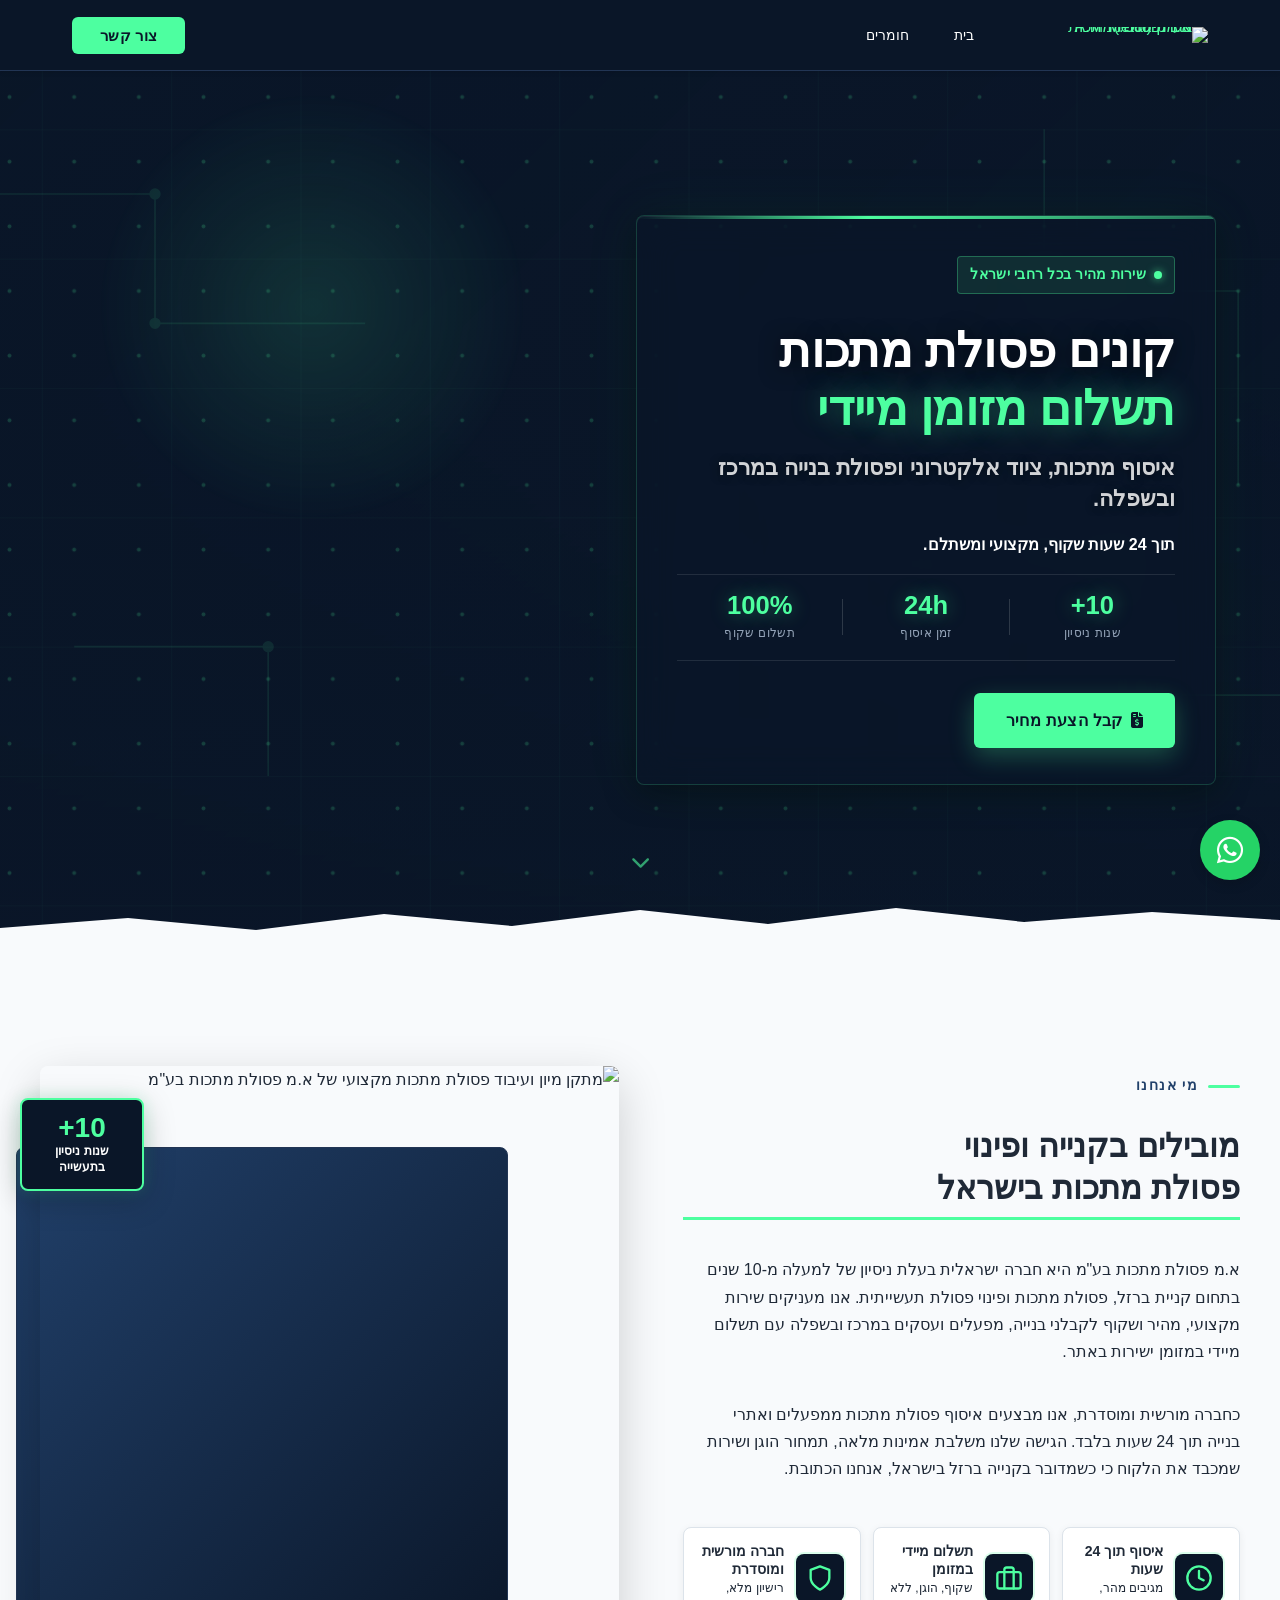
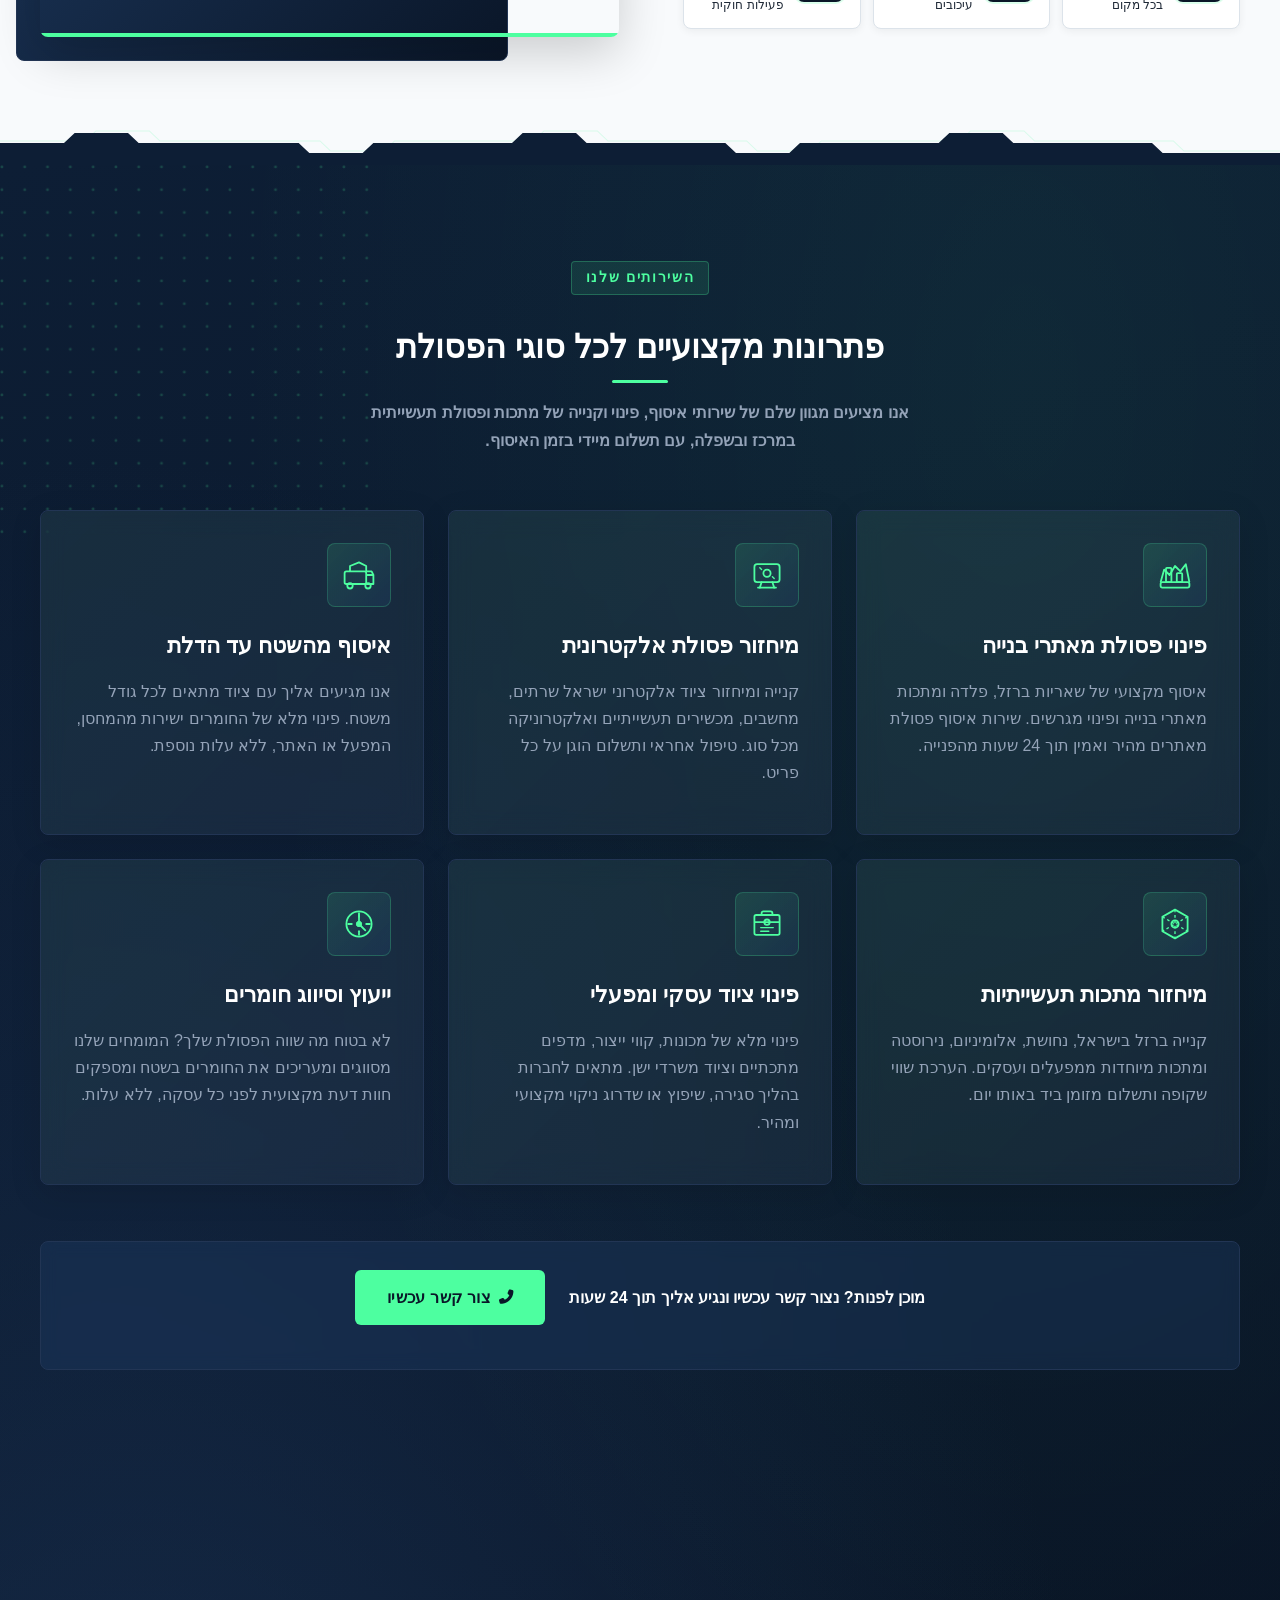
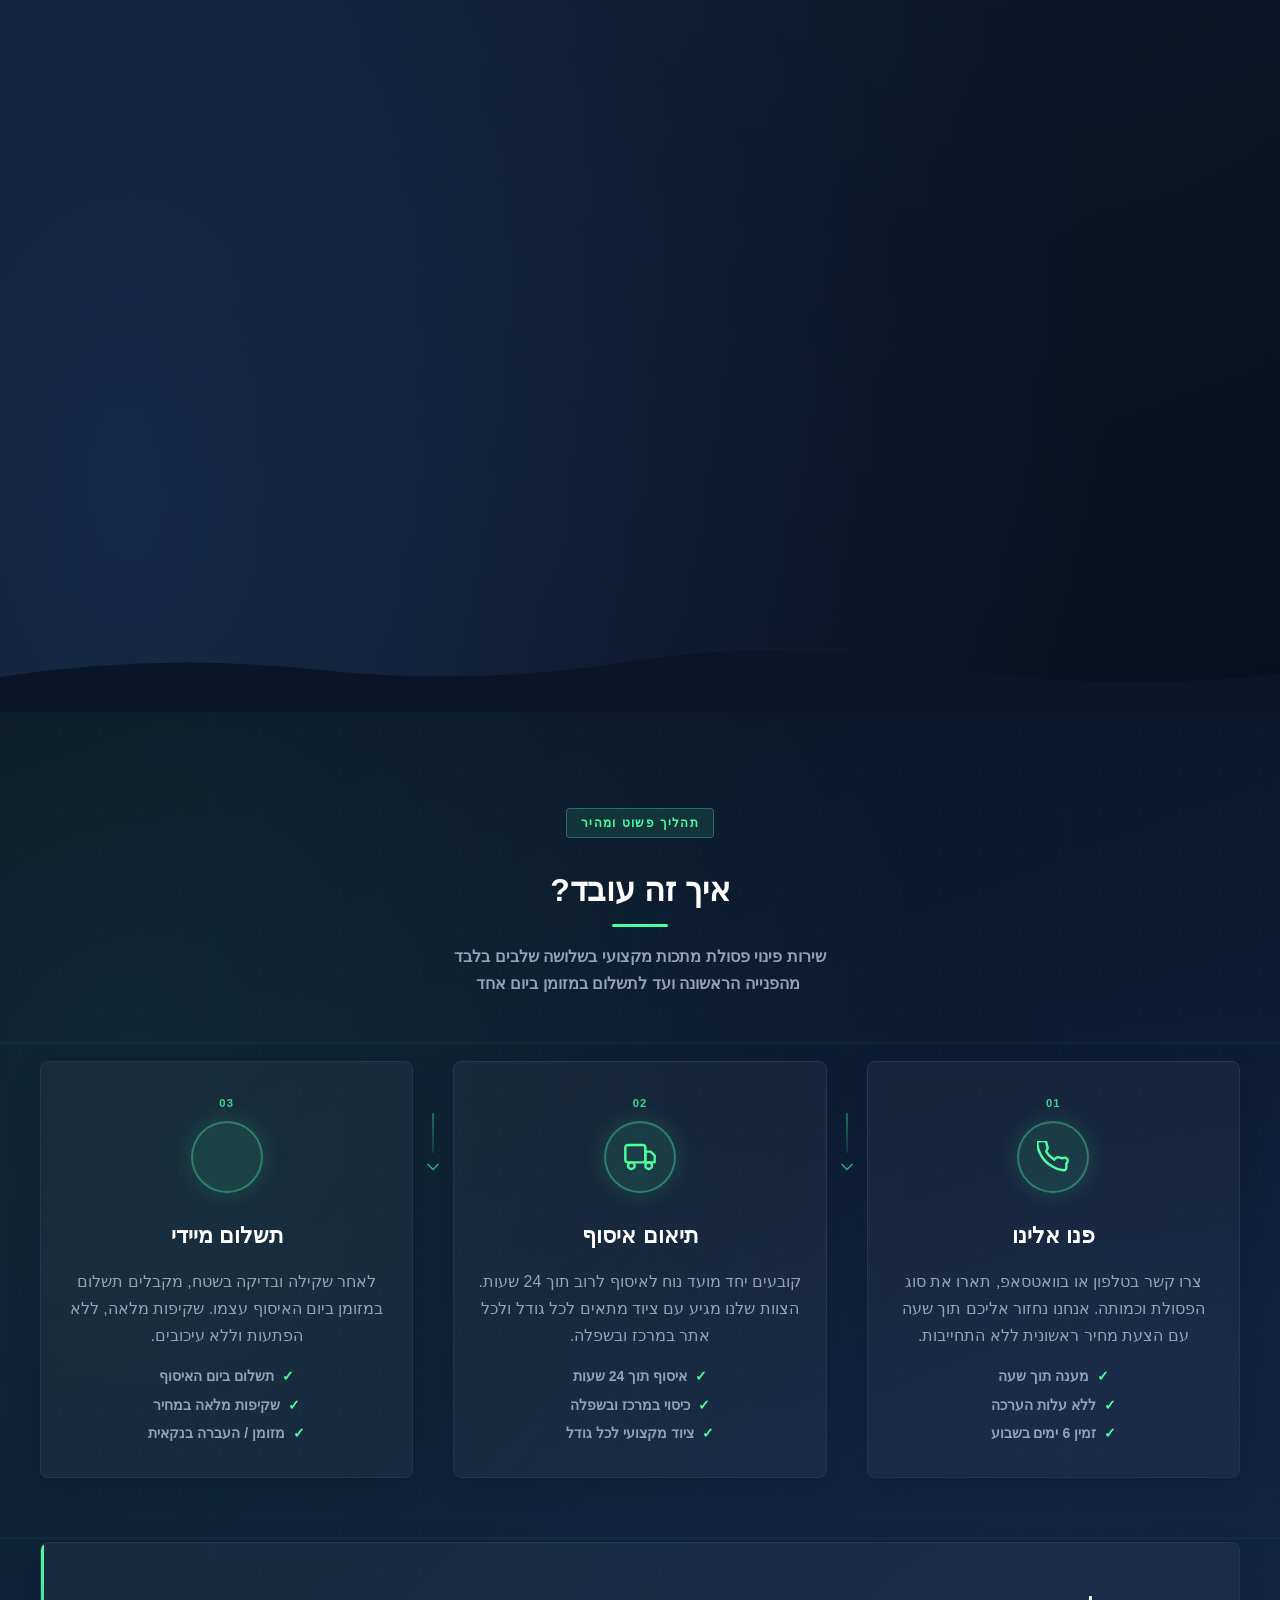
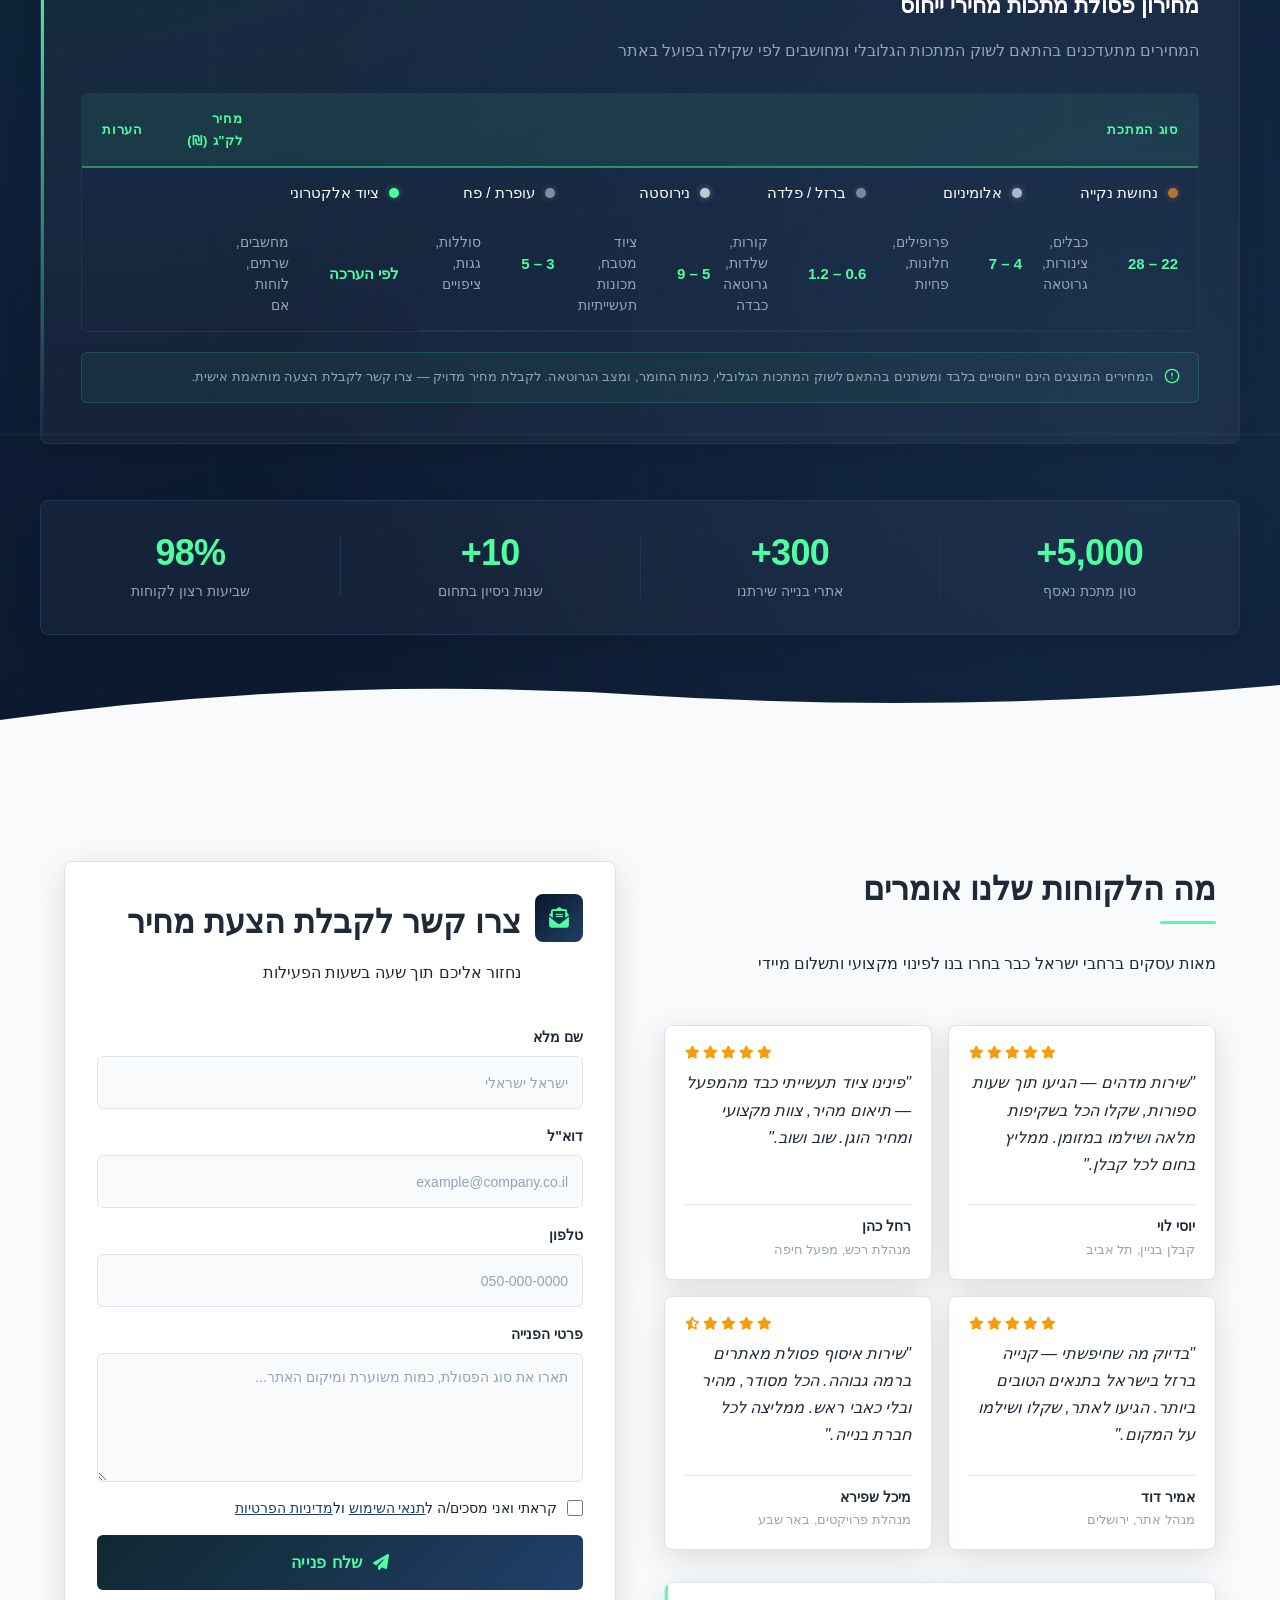
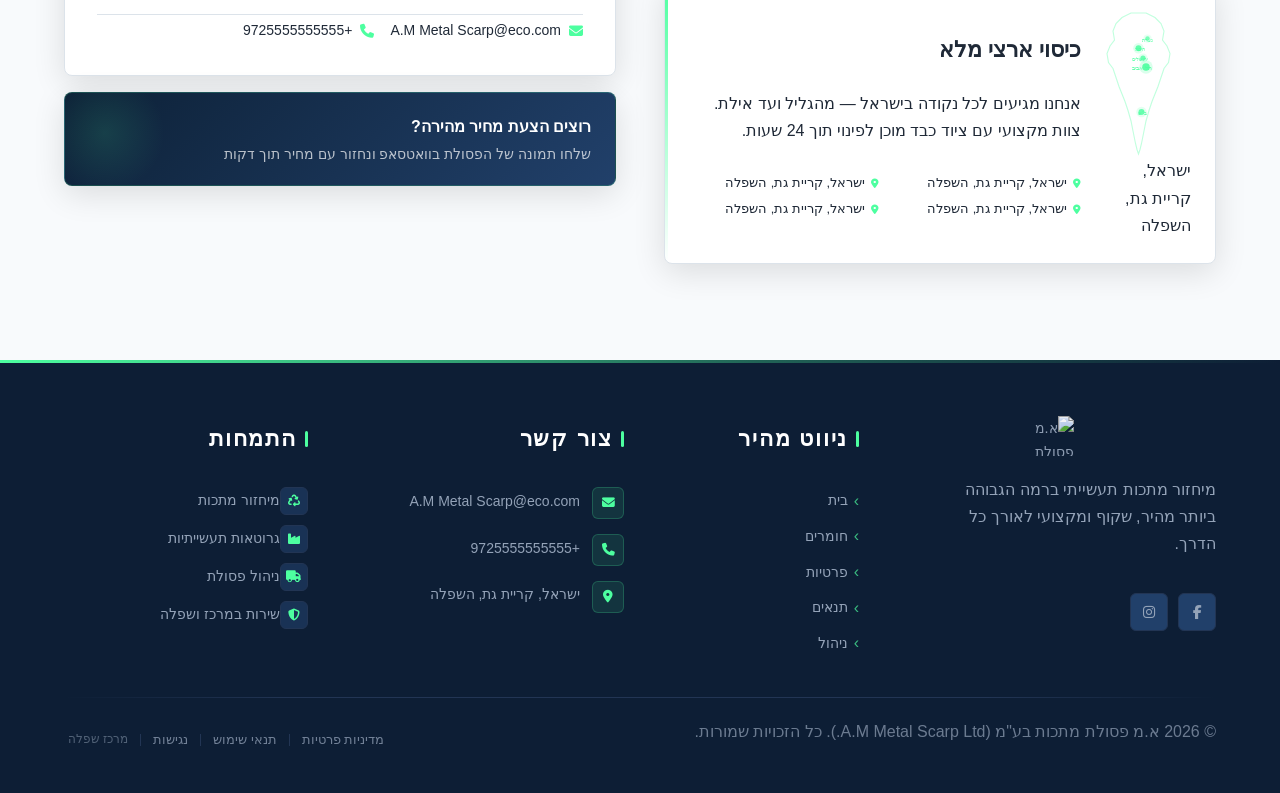
==== index.html @ 4aa4f13b "Incremental sync: 1 page(s) — move_element" ====
<!DOCTYPE html>
<html lang="he" dir="rtl">
<head>
    <meta charset="UTF-8">
    <meta name="viewport" content="width=device-width, initial-scale=1.0">
    <meta name="robots" content="index, follow">
    <title>א.מ פסולת מתכות בע"מ | קניית ברזל ומיחזור מתכות – תשלום מזומן מיידי</title>
    <meta name="description" content="חברה ישראלית לקניית ברזל, מיחזור מתכות ופינוי פסולת תעשייתית. שירות מהיר תוך 24 שעות, תשלום מזומן מיידי, כיסוי במרכז ובשפלה. 10+ שנות ניסיון.">
    <meta name="keywords" content="ewaste recycling near me, e waste recycling near me, construction debris removal, קנייה ברזל בישראל, קניית מתכות בישראל">
    
    <!-- Favicons -->
    <link rel="icon" type="image/x-icon" href="/assets/favicon.ico">
    <link rel="icon" type="image/png" sizes="16x16" href="/assets/favicon-16x16.png">
    <link rel="icon" type="image/png" sizes="32x32" href="/assets/favicon-32x32.png">
    <link rel="icon" type="image/png" sizes="48x48" href="/assets/favicon-48x48.png">
    <link rel="icon" type="image/png" sizes="192x192" href="/assets/favicon-192x192.png">
    <link rel="icon" type="image/png" sizes="512x512" href="/assets/favicon-512x512.png">
    <link rel="apple-touch-icon" href="/assets/apple-touch-icon.png">
    <!-- Zappy Analytics -->
<script>
(function() {
  'use strict';
  
  // Configuration
  var config = {
    websiteId: 'b44cf2e4-078c-4fa4-8cd1-63e44698572b',
    apiUrl: 'https://api.zappy5.com/api/analytics/track',
    sessionDuration: 30 * 60 * 1000, // 30 minutes
    visitorDuration: 30 * 24 * 60 * 60 * 1000, // 30 days
    trackPageViews: true,
    trackClicks: true,
    trackFormSubmissions: true
  };
  
  // Generate or retrieve persistent visitor ID (30 days)
  function getVisitorId() {
    var visitorKey = 'zappy_visitor_' + config.websiteId;
    var visitor = null;
    
    try {
      visitor = localStorage.getItem(visitorKey);
      if (visitor) {
        var visitorData = JSON.parse(visitor);
        var now = Date.now();
        
        // Check if visitor ID is still valid (30 days)
        if (now - visitorData.created < config.visitorDuration) {
          // Update last seen timestamp
          visitorData.lastSeen = now;
          localStorage.setItem(visitorKey, JSON.stringify(visitorData));
          return visitorData.id;
        }
      }
    } catch (e) {
      console.warn('Zappy Analytics: LocalStorage not available');
    }
    
    // Generate new visitor ID
    var newVisitorId = 'zv_' + Date.now() + '_' + Math.random().toString(36).substr(2, 9);
    
    try {
      localStorage.setItem(visitorKey, JSON.stringify({
        id: newVisitorId,
        created: Date.now(),
        lastSeen: Date.now()
      }));
    } catch (e) {
      // Continue without local storage
    }
    
    return newVisitorId;
  }
  
  // Generate or retrieve session ID (30 minutes)
  function getSessionId() {
    var sessionKey = 'zappy_session_' + config.websiteId;
    var session = null;
    
    try {
      session = sessionStorage.getItem(sessionKey);
      if (session) {
        var sessionData = JSON.parse(session);
        var now = Date.now();
        
        // Check if session is still valid
        if (now - sessionData.timestamp < config.sessionDuration) {
          // Update timestamp
          sessionData.timestamp = now;
          sessionStorage.setItem(sessionKey, JSON.stringify(sessionData));
          return sessionData.id;
        }
      }
    } catch (e) {
      console.warn('Zappy Analytics: SessionStorage not available');
    }
    
    // Generate new session ID
    var newSessionId = 'zs_' + Date.now() + '_' + Math.random().toString(36).substr(2, 9);
    
    try {
      sessionStorage.setItem(sessionKey, JSON.stringify({
        id: newSessionId,
        timestamp: Date.now()
      }));
    } catch (e) {
      // Continue without session storage
    }
    
    return newSessionId;
  }
  
  var visitorId = getVisitorId();
  var sessionId = getSessionId();
  
  // Track an event
  function trackEvent(eventType, data) {
    data = data || {};
    
    var eventData = {
      website_id: config.websiteId,
      event_type: eventType,
      page_path: window.location.pathname,
      referrer: document.referrer || 'direct',
      visitor_id: visitorId,
      session_id: sessionId,
      metadata: data
    };
    
    // Use sendBeacon if available (better for page unload events)
    if (navigator.sendBeacon) {
      var blob = new Blob([JSON.stringify(eventData)], { type: 'application/json' });
      navigator.sendBeacon(config.apiUrl, blob);
    } else {
      // Fallback to fetch
      fetch(config.apiUrl, {
        method: 'POST',
        headers: {
          'Content-Type': 'application/json'
        },
        body: JSON.stringify(eventData),
        keepalive: true
      }).catch(function(error) {
        console.warn('Zappy Analytics: Failed to track event', error);
      });
    }
  }
  
  // Track page view
  if (config.trackPageViews) {
    trackEvent('pageview', {
      title: document.title,
      url: window.location.href
    });
  }
  
  // Track clicks on important elements
  if (config.trackClicks) {
    document.addEventListener('click', function(e) {
      var target = e.target;
      
      // Track button clicks (counted as actions)
      if (target.tagName === 'BUTTON' || target.closest('button')) {
        var button = target.tagName === 'BUTTON' ? target : target.closest('button');
        trackEvent('click', {
          element: 'button',
          text: button.textContent.trim().substring(0, 100),
          id: button.id || null,
          class: button.className || null
        });
      }
      
      // Track link clicks (navigation - not counted as actions)
      else if (target.tagName === 'A' || target.closest('a')) {
        var link = target.tagName === 'A' ? target : target.closest('a');
        trackEvent('navigation', {
          element: 'link',
          text: link.textContent.trim().substring(0, 100),
          href: link.href,
          external: link.hostname !== window.location.hostname
        });
      }
    }, true);
  }
  
  // Track form submissions
  if (config.trackFormSubmissions) {
    document.addEventListener('submit', function(e) {
      var form = e.target;
      
      trackEvent('form_submit', {
        form_id: form.id || null,
        form_name: form.name || null,
        form_action: form.action || null,
        form_method: form.method || 'GET'
      });
    }, true);
  }
  
  // Track time on page (send on page unload)
  var pageLoadTime = Date.now();
  
  window.addEventListener('beforeunload', function() {
    var timeOnPage = Math.floor((Date.now() - pageLoadTime) / 1000); // in seconds
    
    trackEvent('page_unload', {
      time_on_page: timeOnPage,
      page_path: window.location.pathname
    });
  });
  
  // Expose tracking function globally for custom events
  window.zappyAnalytics = {
    track: trackEvent,
    getVisitorId: function() { return visitorId; },
    getSessionId: function() { return sessionId; }
  };
  
})();
</script>
<!-- End Zappy Analytics -->
    <meta property="og:title" content="א.מ פסולת מתכות | קניית ברזל ומיחזור מתכות – תשלום מזומן מיידי">
    <meta property="og:description" content="קונים פסולת מתכות, ברזל, נחושת ואלומיניום – תשלום מזומן מיידי, איסוף תוך 24 שעות. 10+ שנות ניסיון, שירות מקצועי לקבלנים ומפעלים במרכז ובשפלה.">
    <meta name="twitter:card" content="summary_large_image">
    <meta name="twitter:title" content="א.מ פסולת מתכות | קניית ברזל ומיחזור מתכות – תשלום מזומן מיידי">
    <meta name="twitter:description" content="קונים פסולת מתכות, ברזל, נחושת ואלומיניום – תשלום מזומן מיידי, איסוף תוך 24 שעות. 10+ שנות ניסיון, שירות מקצועי לקבלנים ומפעלים במרכז ובשפלה.">
    <meta property="og:type" content="website" />
  <meta property="og:locale" content="he_IL" />
  
  
  
  
  
  <link rel="stylesheet" href="https://cdnjs.cloudflare.com/ajax/libs/font-awesome/6.4.0/css/all.min.css" />

    <!-- Favicons -->
    <link rel="icon" type="image/x-icon" href="/assets/favicon.ico" />
    <link rel="icon" type="image/png" sizes="16x16" href="/assets/favicon-16x16.png" />
    <link rel="icon" type="image/png" sizes="32x32" href="/assets/favicon-32x32.png" />
    <link rel="icon" type="image/png" sizes="48x48" href="/assets/favicon-48x48.png" />
    <link rel="icon" type="image/png" sizes="192x192" href="/assets/favicon-192x192.png" />
    <link rel="icon" type="image/png" sizes="512x512" href="/assets/favicon-512x512.png" />
    <link rel="apple-touch-icon" href="/assets/apple-touch-icon.png" />
    <!-- Cookie Consent -->
    <link rel="stylesheet" href="https://cdn.jsdelivr.net/npm/vanilla-cookieconsent@3/dist/cookieconsent.css" />
    <script src="https://cdn.jsdelivr.net/npm/vanilla-cookieconsent@3/dist/cookieconsent.umd.js"></script>
    <!-- Mickidum Accessibility Toolbar -->
    <script src="https://cdn.jsdelivr.net/gh/mickidum/acc_toolbar/acctoolbar/acctoolbar.min.js"></script>
    <link rel="stylesheet" href="/styles.css">

    <style id="zappy-dropdown-submenu-styles">
      /* ========== DESKTOP DROPDOWN SUBMENU STYLES ========== */
      /* Base styles for dropdown submenus - parent must be positioned */
      .nav-menu li:has(.sub-menu), nav li:has(.sub-menu), .navbar li:has(.sub-menu), #navMenu li:has(.sub-menu) { position: relative; }
      /* Submenu base - hidden by default */
      .nav-menu .sub-menu, nav .sub-menu, .navbar .sub-menu, #navMenu .sub-menu { display: block !important; position: absolute !important; top: 100%; left: 0; min-width: 220px; background: white; border-radius: 8px; box-shadow: 0 8px 25px rgba(0,0,0,0.15); padding: 8px 0; opacity: 0; visibility: hidden; transform: translateY(10px); transition: all 0.3s ease; z-index: 1000; list-style: none; pointer-events: none; }
      /* CRITICAL: Desktop hover styles to show dropdown */
      .nav-menu li:hover > .sub-menu, nav li:hover > .sub-menu, .navbar li:hover > .sub-menu, #navMenu li:hover > .sub-menu { opacity: 1 !important; visibility: visible !important; transform: translateY(0) !important; pointer-events: auto !important; }
      /* Submenu item styling */
      .sub-menu li { list-style: none; margin: 0; padding: 0; }
      .sub-menu a { display: block !important; padding: 10px 16px !important; color: var(--text-dark, #333) !important; font-weight: 500; text-decoration: none; white-space: nowrap; transition: background-color 0.2s; }
      .sub-menu .zappy-nav-child > a { padding-left: 28px !important; font-size: 0.9em !important; opacity: 0.85 !important; }
      [dir="rtl"] .sub-menu .zappy-nav-child > a, html[lang="he"] .sub-menu .zappy-nav-child > a, html[lang="ar"] .sub-menu .zappy-nav-child > a { padding-left: 10px !important; padding-right: 28px !important; }
      .sub-menu .zappy-nav-parent > a { font-weight: 600 !important; }
      .sub-menu a:hover { background-color: #f5f5f5; }
      /* RTL (Hebrew/Arabic) dropdown positioning */
      [dir="rtl"] .nav-menu .sub-menu, [dir="rtl"] nav .sub-menu, [dir="rtl"] .navbar .sub-menu, html[lang="he"] .nav-menu .sub-menu, html[lang="he"] nav .sub-menu, html[lang="he"] .navbar .sub-menu, html[lang="ar"] .nav-menu .sub-menu, html[lang="ar"] nav .sub-menu, html[lang="ar"] .navbar .sub-menu { left: auto !important; right: 0 !important; }
      /* Hide empty dropdown menus (exclude catalog sub-menus that use <a> children instead of <li>) */
      .sub-menu:empty, .sub-menu:not(:has(li:not(.zappy-hidden-menu-item))):not(:has(> a)), .sub-menu:not(:has(li)):not(:has(> a)) { display: none !important; opacity: 0 !important; visibility: hidden !important; pointer-events: none !important; }
      /* Desktop: show submenu on Menu Group hover */
      li:has(.menu-group-title):hover > .sub-menu { opacity: 1 !important; visibility: visible !important; transform: translateY(0) !important; pointer-events: auto !important; }
      /* Menu Group title styling */
      .nav-menu > li > .menu-group-title, #navMenu > li > .menu-group-title { display: inline-block; padding: 0.5rem 1rem; cursor: default; user-select: none; }
      
      /* ========== MOBILE SUBMENU STYLES ========== */
      @media (max-width: 768px) {
        .nav-menu .sub-menu, nav .sub-menu, .navbar .sub-menu, #navMenu .sub-menu { position: static !important; transform: none !important; box-shadow: none !important; background: transparent !important; max-height: 0; overflow: hidden; opacity: 0; visibility: hidden; transition: max-height 0.3s ease, opacity 0.3s ease; padding: 0 !important; border-radius: 0 !important; }
        .navbar .sub-menu.mobile-expanded, .nav-menu .sub-menu.mobile-expanded, #navMenu .sub-menu.mobile-expanded { max-height: none !important; overflow-y: visible !important; opacity: 1 !important; visibility: visible !important; padding: 8px 0 8px 16px !important; }
        [dir="rtl"] .sub-menu.mobile-expanded, html[lang="he"] .sub-menu.mobile-expanded { padding: 8px 16px 8px 0 !important; }
        /* Disable hover behavior on mobile */
        .nav-menu li:hover > .sub-menu, nav li:hover > .sub-menu, .navbar li:hover > .sub-menu, #navMenu li:hover > .sub-menu { opacity: 0; visibility: hidden; pointer-events: none; }
        .nav-menu li > .sub-menu.mobile-expanded, nav li > .sub-menu.mobile-expanded, .navbar li > .sub-menu.mobile-expanded, #navMenu li > .sub-menu.mobile-expanded { opacity: 1 !important; visibility: visible !important; pointer-events: auto !important; }
        .nav-menu li:has(.sub-menu), nav li:has(.sub-menu), .navbar li:has(.sub-menu), #navMenu li:has(.sub-menu) { display: flex !important; flex-wrap: wrap !important; align-items: center !important; position: relative !important; min-height: 44px !important; }
        .nav-menu li:has(.sub-menu) > a, nav li:has(.sub-menu) > a, .navbar li:has(.sub-menu) > a, #navMenu li:has(.sub-menu) > a { flex: 1 !important; min-width: 0 !important; }
        .nav-menu li:has(.sub-menu) > .menu-group-title, nav li:has(.sub-menu) > .menu-group-title, .navbar li:has(.sub-menu) > .menu-group-title, #navMenu li:has(.sub-menu) > .menu-group-title { flex: 1 !important; min-width: 0 !important; padding: 0 !important; line-height: inherit !important; }
        .nav-menu li:has(.sub-menu) > .sub-menu, nav li:has(.sub-menu) > .sub-menu, .navbar li:has(.sub-menu) > .sub-menu, #navMenu li:has(.sub-menu) > .sub-menu { flex-basis: 100% !important; width: 100% !important; }
        .nav-menu li:has(.sub-menu) > a [class*="chevron"], .nav-menu li:has(.sub-menu) > a [class*="arrow"], .nav-menu li:has(.sub-menu) > a .fa-chevron-down, .nav-menu li:has(.sub-menu) > a .fa-angle-down, nav li:has(.sub-menu) > a [class*="chevron"], nav li:has(.sub-menu) > a [class*="arrow"], #navMenu li:has(.sub-menu) > a [class*="chevron"], #navMenu li:has(.sub-menu) > a [class*="arrow"] { display: none !important; visibility: hidden !important; }
        .mobile-submenu-toggle { display: flex !important; align-items: center !important; justify-content: center !important; width: 44px !important; height: auto !important; background: transparent !important; border: none !important; cursor: pointer !important; color: var(--text-dark) !important; position: static !important; flex-shrink: 0 !important; align-self: stretch !important; z-index: 2 !important; padding: 0 !important; margin: 0 !important; }
        .mobile-submenu-toggle::after { content: '' !important; width: 0 !important; height: 0 !important; border-left: 6px solid transparent !important; border-right: 6px solid transparent !important; border-top: 7px solid currentColor !important; transition: transform 0.3s ease !important; }
        .mobile-submenu-toggle.expanded::after { transform: rotate(180deg) !important; }
        .sub-menu a { padding: 10px 0 !important; display: block !important; color: var(--text-dark) !important; white-space: normal !important; }
        .sub-menu .zappy-nav-child > a { padding-left: 28px !important; font-size: 0.9em !important; opacity: 0.85 !important; }
        [dir="rtl"] .sub-menu .zappy-nav-child > a, html[lang="he"] .sub-menu .zappy-nav-child > a, html[lang="ar"] .sub-menu .zappy-nav-child > a { padding-left: 0 !important; padding-right: 28px !important; }
        .sub-menu .zappy-nav-parent > a { font-weight: 600 !important; }
        .nav-menu.active, #navMenu.active { max-width: 100vw !important; overflow-x: hidden !important; box-sizing: border-box !important; }
        .navbar .sub-menu li a, nav.navbar .sub-menu li a, .zappy-products-dropdown .sub-menu a { color: var(--text-dark) !important; }
      }
      @media (min-width: 769px) { .mobile-submenu-toggle { display: none !important; } }
    </style>

    <style id="zappy-widget-visibility">
      html[dir="rtl"] .whatsapp-float { right: 20px !important; left: auto !important; }
      html[dir="ltr"] .whatsapp-float, html:not([dir]) .whatsapp-float { left: 20px !important; right: auto !important; }
      html[dir="rtl"] #mic-access-tool-general-button, html[dir="rtl"] .mic-access-tool-general-button,
      html[dir="rtl"] #mic-init-access-tool .mic-access-tool-general-button,
      html[dir="rtl"] #mic-init-access-tool #mic-access-tool-general-button,
      html[dir="rtl"] ._access-icon { left: 20px !important; right: auto !important; }
      html[dir="ltr"] #mic-access-tool-general-button, html[dir="ltr"] .mic-access-tool-general-button,
      html[dir="ltr"] #mic-init-access-tool .mic-access-tool-general-button,
      html[dir="ltr"] #mic-init-access-tool #mic-access-tool-general-button,
      html[dir="ltr"] ._access-icon,
      html:not([dir]) #mic-access-tool-general-button, html:not([dir]) .mic-access-tool-general-button,
      html:not([dir]) #mic-init-access-tool .mic-access-tool-general-button,
      html:not([dir]) #mic-init-access-tool #mic-access-tool-general-button,
      html:not([dir]) ._access-icon { right: 20px !important; left: auto !important; }
      @media (max-width: 768px) { .whatsapp-float { display: flex !important; } }
      @media (min-width: 769px) { .whatsapp-float { display: flex !important; } }
      @media (max-width: 768px) {
        #mic-access-tool-general-button, .mic-access-tool-general-button,
        #mic-init-access-tool .mic-access-tool-general-button, #mic-init-access-tool #mic-access-tool-general-button,
        ._access-icon { display: flex !important; visibility: visible !important; opacity: 1 !important; pointer-events: auto !important; }
        #mic-access-tool-box, .mic-access-tool-box, #mic-init-access-tool #mic-access-tool-box,
        div[id*="mic-access-tool-box"], ._access-menu {
          visibility: hidden; opacity: 0; pointer-events: auto !important;
        }
      }
      @media (min-width: 769px) {
        #mic-access-tool-general-button, .mic-access-tool-general-button,
        #mic-init-access-tool .mic-access-tool-general-button, #mic-init-access-tool #mic-access-tool-general-button,
        ._access-icon { display: flex !important; visibility: visible !important; opacity: 1 !important; pointer-events: auto !important; }
        #mic-access-tool-box, .mic-access-tool-box, #mic-init-access-tool #mic-access-tool-box,
        div[id*="mic-access-tool-box"], ._access-menu {
          visibility: hidden; opacity: 0; pointer-events: auto !important;
        }
      }
    </style>
</head>
<body>


<!-- ============ ZAPPY PAGE LOADER ============ -->
<style>
#zappy-page-loader{position:fixed;inset:0;z-index:99999;background:#0A1628;display:flex;flex-direction:column;align-items:center;justify-content:center;gap:0;pointer-events:all;overflow:hidden;transition:opacity .55s cubic-bezier(.4,0,1,1),transform .55s cubic-bezier(.4,0,1,1)}
#zappy-page-loader.zl-exit{opacity:0;transform:scale(1.04);pointer-events:none}
#zappy-page-loader.zl-done{display:none!important}
#zappy-loader-bg-dots{position:absolute;inset:0;background-image:radial-gradient(circle,rgba(77,255,160,.12) 1px,transparent 1px);background-size:40px 40px;animation:zl-dots-pulse 3s ease-in-out infinite;pointer-events:none}
#zappy-loader-glow{position:absolute;width:600px;height:600px;border-radius:50%;background:radial-gradient(circle,rgba(77,255,160,.09) 0%,transparent 70%);animation:zl-glow-pulse 2.5s ease-in-out infinite;pointer-events:none}
#zappy-loader-logo-wrap{position:relative;z-index:2;display:flex;flex-direction:column;align-items:center;gap:28px;animation:zl-entrance .7s cubic-bezier(.34,1.56,.64,1) both}
#zappy-loader-logo{width:180px;max-width:70vw;height:auto;animation:zl-logo-glow 2s ease-in-out infinite}
#zappy-loader-spinner{position:relative;width:54px;height:54px}
#zappy-loader-spinner::before,#zappy-loader-spinner::after{content:'';position:absolute;border-radius:50%;border:2px solid transparent}
#zappy-loader-spinner::before{inset:0;border-top-color:#4DFFA0;border-right-color:rgba(77,255,160,.3);animation:zl-spin 1.1s linear infinite}
#zappy-loader-spinner::after{inset:8px;border-bottom-color:rgba(77,255,160,.5);animation:zl-spin .7s linear infinite reverse}
#zappy-loader-bar-wrap{width:200px;height:3px;background:rgba(77,255,160,.15);border-radius:999px;overflow:hidden}
#zappy-loader-bar{height:100%;width:0%;background:linear-gradient(90deg,#4DFFA0,#21FFAA,#4DFFA0);background-size:200% 100%;border-radius:999px;animation:zl-bar-fill 1.8s cubic-bezier(.4,0,.2,1) forwards,zl-bar-shimmer 1.2s linear infinite}
#zappy-loader-text{font-size:11px;letter-spacing:.18em;color:rgba(77,255,160,.6);text-transform:uppercase;font-family:inherit;animation:zl-text-blink 1.5s ease-in-out infinite;margin-top:4px}
#zappy-loader-line-top,#zappy-loader-line-bottom{position:absolute;left:0;right:0;height:2px;background:linear-gradient(90deg,transparent,rgba(77,255,160,.35),transparent);pointer-events:none}
#zappy-loader-line-top{top:0;animation:zl-line-slide 2.2s linear infinite}
#zappy-loader-line-bottom{bottom:0;animation:zl-line-slide 2.2s linear infinite reverse}
@keyframes zl-dots-pulse{0%,100%{opacity:.5}50%{opacity:1}}
@keyframes zl-glow-pulse{0%,100%{transform:scale(.8);opacity:.6}50%{transform:scale(1.3);opacity:1}}
@keyframes zl-entrance{from{opacity:0;transform:translateY(28px) scale(.85)}to{opacity:1;transform:translateY(0) scale(1)}}
@keyframes zl-logo-glow{0%,100%{filter:drop-shadow(0 0 18px rgba(77,255,160,.45)) drop-shadow(0 0 6px rgba(77,255,160,.25));transform:scale(1)}50%{filter:drop-shadow(0 0 38px rgba(77,255,160,.75)) drop-shadow(0 0 14px rgba(77,255,160,.5));transform:scale(1.05)}}
@keyframes zl-spin{to{transform:rotate(360deg)}}
@keyframes zl-bar-fill{0%{width:0%}60%{width:75%}100%{width:100%}}
@keyframes zl-bar-shimmer{0%{background-position:200% center}100%{background-position:-200% center}}
@keyframes zl-text-blink{0%,100%{opacity:.5}50%{opacity:1}}
@keyframes zl-line-slide{0%{transform:scaleX(0) translateX(-100%)}50%{transform:scaleX(1) translateX(0)}100%{transform:scaleX(0) translateX(100%)}}
</style>

<div id="zappy-page-loader" role="status" aria-label="טוען...">
  <div id="zappy-loader-bg-dots"></div>
  <div id="zappy-loader-glow"></div>
  <div id="zappy-loader-line-top"></div>
  <div id="zappy-loader-line-bottom"></div>
  <div id="zappy-loader-logo-wrap">
    
    <div id="zappy-loader-spinner"></div>
    <div id="zappy-loader-bar-wrap"><div id="zappy-loader-bar"></div></div>
    <div id="zappy-loader-text">טוען...</div>
  </div>
</div>

<script>
(function(){
  var loader = document.getElementById('zappy-page-loader');
  if(!loader) return;
  function hideLoader(){
    loader.classList.add('zl-exit');
    setTimeout(function(){ loader.classList.add('zl-done'); }, 600);
  }
  if(document.readyState === 'complete'){
    setTimeout(hideLoader, 400);
  } else {
    window.addEventListener('load', function(){ setTimeout(hideLoader, 350); });
    setTimeout(hideLoader, 3500);
  }
})();
</script>
<!-- ============ / ZAPPY PAGE LOADER ============ -->

  <nav class="navbar" dir="rtl">
  <button class="mobile-toggle" id="mobileToggle" aria-label="Menu">
    <svg class="hamburger-icon" width="24" height="24" viewBox="0 0 24 24" fill="none">
      <path d="M3 12h18M3 6h18M3 18h18" stroke="currentColor" stroke-width="2" stroke-linecap="round"/>
    </svg>
    <svg class="close-icon" width="24" height="24" viewBox="0 0 24 24" fill="none" style="display: none;">
      <path d="M18 6L6 18M6 6l12 12" stroke="currentColor" stroke-width="2" stroke-linecap="round"/>
    </svg>
  </button>

  <button class="phone-header-btn" data-phone="+9725555555555" aria-label="Call">
    <svg width="20" height="20" viewBox="0 0 24 24" fill="currentColor">
      <path d="M22 16.92v3a2 2 0 0 1-2.18 2 19.79 19.79 0 0 1-8.63-3.07 19.5 19.5 0 0 1-6-6 19.79 19.79 0 0 1-3.07-8.67A2 2 0 0 1 4.11 2h3a2 2 0 0 1 2 1.72 12.84 12.84 0 0 0 .7 2.81 2 2 0 0 1-.45 2.11L8.09 9.91a16 16 0 0 0 6 6l1.27-1.27a2 2 0 0 1 2.11-.45 12.84 12.84 0 0 0 2.81.7A2 2 0 0 1 22 16.92z"/>
    </svg>
  </button>

  <div class="nav-container">
    <div class="nav-right-group"><div class="nav-brand">
      <a href="/" class="logo-link">
        <img src="/assets/a-m-metal-scarp-ltd-metal-recycling-waste-management-industrial-scrap-logo-1778063406771-ltamnn.webp?v=1778063407071-bg3sl8" alt="א.מ פסולת מתכות בע&quot;מ (A.M Metal Scarp Ltd.)" class="logo" />
      </a>
    </div><ul class="nav-menu" id="navMenu"><li><a href="/">בית</a></li><li><a href="/materials">חומרים</a></li><li style="display: none !important;" class="zappy-hidden-menu-item"><a href="/admin">ניהול</a></li></ul></div>

    

    <div class="nav-cta-container">
      <a href="/#contact" class="nav-cta-btn">צור קשר</a>
    </div>
  </div>
</nav>
<script>

// Navbar Mobile Menu Toggle and Contrast Fix
(function() {
  // Use 'load' event instead of 'DOMContentLoaded' to ensure we run AFTER all other scripts
  window.addEventListener('load', function() {
    
    // FIX MOBILE BUTTON CONTRAST
    // Detect navbar background color and apply contrasting color to mobile buttons
    const navbar = document.querySelector('.navbar, nav, header');
    if (!navbar) {
      console.log('[Navbar] Navbar element not found');
      return;
    }
    
    // DECLARE VARIABLES EARLY to avoid Temporal Dead Zone errors
    // These are used in multiple places below
    let mobileToggle = document.getElementById('mobileToggle') ||
                       document.querySelector('.mobile-toggle') ||
                       document.querySelector('.hamburger') ||
                       document.querySelector('.hamburger-menu') ||
                       document.querySelector('.menu-toggle') ||
                       document.querySelector('.burger-menu') ||
                       document.querySelector('[aria-label="Menu"]') ||
                       document.querySelector('[aria-label="תפריט"]');
    
    const phoneBtn = document.querySelector('.phone-header-btn');
    
    const computedStyle = window.getComputedStyle(navbar);
    let bgColor = computedStyle.backgroundColor;
    
    console.log('[Navbar] Initial navbar background:', bgColor);
    
    // Check if background is transparent or rgba with 0 alpha
    const isTransparent = bgColor === 'transparent' || 
                         bgColor === 'rgba(0, 0, 0, 0)' ||
                         (bgColor.startsWith('rgba') && bgColor.includes(', 0)'));
    
    if (isTransparent) {
      // Check for background-image or gradient
      const bgImage = computedStyle.backgroundImage;
      if (bgImage && bgImage !== 'none') {
        console.log('[Navbar] Navbar has background image/gradient, using dark text');
        bgColor = 'rgb(240, 240, 240)'; // Assume light background
      } else {
        // Transparent navbar - check body background
        const bodyBg = window.getComputedStyle(document.body).backgroundColor;
        console.log('[Navbar] Navbar transparent, using body background:', bodyBg);
        bgColor = bodyBg;
      }
    }
    
    // Calculate luminance to determine if background is light or dark
    const rgb = bgColor.match(/\d+/g);
    if (rgb && rgb.length >= 3) {
      const r = parseInt(rgb[0]);
      const g = parseInt(rgb[1]);
      const b = parseInt(rgb[2]);
      const luminance = (0.299 * r + 0.587 * g + 0.114 * b) / 255;
      
      // Mobile button colors are set by Claude's AI-generated CSS (same as .nav-menu a)
      // No dynamic color overrides needed - colors come from the generated navbar CSS
      console.log('[Navbar] Mobile button colors preserved from Claude CSS (luminance:', luminance.toFixed(2) + ')');
      
      // FIX ICON SIZES - Ensure SVGs are properly sized and visible
      // INJECT CRITICAL CSS TO OVERRIDE ANY CONFLICTING RULES
      const criticalCSS = document.createElement('style');
      criticalCSS.id = 'zappy-mobile-nav-fix';
      const htmlLang = document.documentElement.lang || 'en';
      const htmlDir = document.documentElement.dir || 'ltr';
      // Check both dir attribute AND lang for RTL detection
      // dir="rtl" is the most reliable indicator
      const isRTL = htmlDir === 'rtl' || htmlLang === 'he' || htmlLang === 'ar';
      
      criticalCSS.textContent = `
        /* Hide mobile buttons on desktop, show only on mobile */
        @media (min-width: 769px) {
          .mobile-toggle,
          .phone-header-btn {
            display: none !important;
          }
        }
        
        /* Show and position mobile buttons correctly on mobile */
        @media (max-width: 768px) {
          .mobile-toggle,
          .phone-header-btn {
            position: absolute !important;
            top: 50% !important;
            transform: translateY(-50%) !important;
            z-index: 1001 !important;
            display: flex !important;
            align-items: center !important;
            justify-content: center !important;
            width: 36px !important;
            height: 36px !important;
            border-radius: 50% !important;
            border: none !important;
            cursor: pointer !important;
            padding: 6px !important;
            background: none !important;
            color: var(--nav-text, var(--text-dark)) !important;
          }
          
          /* LTR positioning (default): hamburger LEFT, phone RIGHT */
          html:not([dir="rtl"]):not([lang="he"]):not([lang="ar"]) .mobile-toggle,
          html[dir="ltr"] .mobile-toggle {
            left: 12px !important;
            right: auto !important;
          }
          html:not([dir="rtl"]):not([lang="he"]):not([lang="ar"]) .phone-header-btn,
          html[dir="ltr"] .phone-header-btn {
            right: 12px !important;
            left: auto !important;
          }
          
          /* RTL positioning: hamburger RIGHT, phone LEFT */
          html[dir="rtl"] .mobile-toggle,
          html[lang="he"] .mobile-toggle,
          html[lang="ar"] .mobile-toggle {
            right: 12px !important;
            left: auto !important;
          }
          html[dir="rtl"] .phone-header-btn,
          html[lang="he"] .phone-header-btn,
          html[lang="ar"] .phone-header-btn {
            left: 12px !important;
            right: auto !important;
          }
          
          /* CRITICAL: Ensure nav-container has min-height on mobile */
          /* All children are positioned absolutely/fixed on mobile, so height:auto collapses to 0 */
          .nav-container {
            min-height: 70px !important;
            position: relative !important;
          }
          
          /* Ensure SVG icons are properly sized and inherit color */
          .mobile-toggle svg,
          .phone-header-btn svg {
            width: 24px !important;
            height: 24px !important;
            /* Don't force display - let JavaScript control hamburger/close toggle */
          }
          
          /* Reset nav-cta-container on mobile - remove desktop box-shadow/padding */
          /* that creates a visible ghost box when CTA button is hidden */
          .nav-cta-container {
            box-shadow: none !important;
            padding: 0 !important;
          }
          
          /* Hide nav-cta-container entirely on mobile when there's no lang-switcher */
          /* (only the CTA button is inside, and it's hidden on mobile) */
          .nav-cta-container:not(:has(.lang-switcher)) {
            display: none !important;
          }
          
          /* CRITICAL: Prevent hero image fade gradient from bleeding over headline text */
          /* The .image-fade-gradient has bottom: -30px (extends below parent) */
          /* On mobile stacked layout, this overlaps the h1 text below the image */
          .hero-image-column {
            overflow: hidden !important;
          }
          .image-fade-gradient {
            bottom: 0 !important;
          }
          
          /* Hide desktop language switcher on mobile - hamburger menu handles it */
          /* High specificity to override stored CSS */
          .lang-switcher,
          .nav-cta-container .lang-switcher,
          .nav-container .lang-switcher,
          .navbar .lang-switcher,
          .navbar .nav-cta-container .lang-switcher {
            display: none !important;
          }
        }
      `;
      
      // Remove existing fix if present and inject new one
      const existing = document.getElementById('zappy-mobile-nav-fix');
      if (existing) existing.remove();
      document.head.appendChild(criticalCSS);
      
      console.log('[Navbar] Critical CSS injected for mobile nav positioning');
      
      // ONLY apply inline positioning styles on mobile viewport
      // On desktop, the CSS handles hiding these buttons with display: none
      // Inline styles were breaking desktop layout by overriding CSS
      const isMobileViewport = window.innerWidth <= 768;
      
      if (mobileToggle) {
        // Icon sizing applies to all viewports for consistency
        const hamburgerIcon = mobileToggle.querySelector('.hamburger-icon');
        const closeIcon = mobileToggle.querySelector('.close-icon');
        
        if (hamburgerIcon) {
          hamburgerIcon.style.setProperty('width', '24px', 'important');
          hamburgerIcon.style.setProperty('height', '24px', 'important');
          hamburgerIcon.style.setProperty('display', 'block', 'important'); // Show hamburger by default
        }
        if (closeIcon) {
          closeIcon.style.setProperty('width', '24px', 'important');
          closeIcon.style.setProperty('height', '24px', 'important');
          closeIcon.style.setProperty('display', 'none', 'important'); // Hide close icon by default
        }
        
        // ONLY set positioning inline styles on mobile
        if (isMobileViewport) {
          mobileToggle.style.setProperty('position', 'absolute', 'important');
          mobileToggle.style.setProperty('top', '50%', 'important');
          mobileToggle.style.setProperty('transform', 'translateY(-50%)', 'important');
          mobileToggle.style.setProperty('z-index', '1001', 'important');
          
          // Clear any inline left/right so CSS can take over based on html[dir]
          mobileToggle.style.removeProperty('left');
          mobileToggle.style.removeProperty('right');
          
          console.log('[Navbar] Mobile toggle positioning applied (mobile viewport)');
        } else {
          // On desktop, clear any positioning styles to let CSS handle it
          mobileToggle.style.removeProperty('position');
          mobileToggle.style.removeProperty('top');
          mobileToggle.style.removeProperty('transform');
          mobileToggle.style.removeProperty('z-index');
          mobileToggle.style.removeProperty('left');
          mobileToggle.style.removeProperty('right');
          console.log('[Navbar] Desktop viewport - cleared mobile toggle inline positioning');
        }
      }
      
      if (phoneBtn) {
        // Icon sizing applies to all viewports
        const phoneIcon = phoneBtn.querySelector('svg');
        if (phoneIcon) {
          phoneIcon.style.width = '24px';
          phoneIcon.style.height = '24px';
          phoneIcon.setAttribute('width', '24');
          phoneIcon.setAttribute('height', '24');
        }
        
        // ONLY set positioning inline styles on mobile
        if (isMobileViewport) {
          phoneBtn.style.setProperty('position', 'absolute', 'important');
          phoneBtn.style.setProperty('top', '50%', 'important');
          phoneBtn.style.setProperty('transform', 'translateY(-50%)', 'important');
          phoneBtn.style.setProperty('z-index', '1001', 'important');
          
          // Clear any inline left/right so CSS can take over based on html[dir]
          phoneBtn.style.removeProperty('left');
          phoneBtn.style.removeProperty('right');
          
          console.log('[Navbar] Phone button positioning applied (mobile viewport)');
        } else {
          // On desktop, clear any positioning styles to let CSS handle it
          phoneBtn.style.removeProperty('position');
          phoneBtn.style.removeProperty('top');
          phoneBtn.style.removeProperty('transform');
          phoneBtn.style.removeProperty('z-index');
          phoneBtn.style.removeProperty('left');
          phoneBtn.style.removeProperty('right');
          console.log('[Navbar] Desktop viewport - cleared phone button inline positioning');
        }
      }
    } else {
      console.log('[Navbar] Could not parse background color:', bgColor);
    }
    
    // MOBILE MENU TOGGLE
    // Re-query in case DOM changed (mobileToggle already declared at top of function)
    mobileToggle = document.getElementById('mobileToggle') ||
                   document.querySelector('.mobile-toggle') ||
                   document.querySelector('.hamburger') ||
                   document.querySelector('.hamburger-menu') ||
                   document.querySelector('.menu-toggle') ||
                   document.querySelector('.burger-menu') ||
                   document.querySelector('[aria-label="Menu"]') ||
                   document.querySelector('[aria-label="תפריט"]');
    
    // EXPANDED SEARCH: Find nav menu by ID or class
    const navMenu = document.getElementById('navMenu') ||
                  document.querySelector('.nav-menu') ||
                  document.querySelector('.nav-links') ||
                  document.querySelector('nav ul:not(.submenu)');
    
    if (!mobileToggle || !navMenu) {
      console.log('[Navbar] Mobile toggle or menu not found:', { toggle: !!mobileToggle, menu: !!navMenu });
      return;
    }
    
    // Ensure navMenu has ID for CSS targeting
    if (!navMenu.id) {
      navMenu.id = 'navMenu';
    }
    
    console.log('[Navbar] Initializing mobile menu...');
    
    // Remove any existing event listeners by cloning the button
    const newToggle = mobileToggle.cloneNode(true);
    mobileToggle.parentNode.replaceChild(newToggle, mobileToggle);
    
    // Toggle menu on button click - use newToggle now
    newToggle.addEventListener('click', function(e) {
      e.preventDefault();
      e.stopPropagation();
      
      const hamburgerIcon = this.querySelector('.hamburger-icon');
      const closeIcon = this.querySelector('.close-icon');
      const isActive = navMenu.classList.contains('active');
      
      if (isActive) {
        // Close menu
        navMenu.classList.remove('active');
        if (hamburgerIcon) hamburgerIcon.style.setProperty('display', 'block', 'important');
        if (closeIcon) closeIcon.style.setProperty('display', 'none', 'important');
        document.body.style.overflow = '';
        console.log('[Navbar] Menu closed');
      } else {
        // Open menu
        navMenu.classList.add('active');
        if (hamburgerIcon) hamburgerIcon.style.setProperty('display', 'none', 'important');
        if (closeIcon) closeIcon.style.setProperty('display', 'block', 'important');
        document.body.style.overflow = 'hidden';
        console.log('[Navbar] Menu opened');
      }
    });
    
    // Close menu when clicking nav links (but NOT dropdown toggles)
    const navLinks = navMenu.querySelectorAll('a');
    navLinks.forEach(function(link) {
      link.addEventListener('click', function() {
        // Don't close if it's a dropdown child (unless it's a real navigation link)
        if (this.getAttribute('href') === '#') return;
        
        const hamburgerIcon = newToggle.querySelector('.hamburger-icon');
        const closeIcon = newToggle.querySelector('.close-icon');
        
        navMenu.classList.remove('active');
        if (hamburgerIcon) hamburgerIcon.style.setProperty('display', 'block', 'important');
        if (closeIcon) closeIcon.style.setProperty('display', 'none', 'important');
        document.body.style.overflow = '';
        console.log('[Navbar] Menu closed (link clicked)');
      });
    });
    
    // DROPDOWN MENU TOGGLE (for mobile and touch devices)
    var dropdownToggles = navMenu.querySelectorAll('.dropdown-toggle');
    dropdownToggles.forEach(function(toggle) {
      toggle.addEventListener('click', function(e) {
        e.preventDefault();
        e.stopPropagation();
        var parent = this.closest('.nav-dropdown');
        if (!parent) return;
        
        // Close other open dropdowns at the same level
        var siblings = parent.parentNode.querySelectorAll('.nav-dropdown.open');
        siblings.forEach(function(sib) {
          if (sib !== parent) sib.classList.remove('open');
        });
        
        parent.classList.toggle('open');
        console.log('[Navbar] Dropdown toggled:', parent.classList.contains('open') ? 'open' : 'closed');
      });
    });
    
    // Close dropdowns when clicking outside
    document.addEventListener('click', function(e) {
      if (!e.target.closest('.nav-dropdown')) {
        var openDropdowns = document.querySelectorAll('.nav-dropdown.open');
        openDropdowns.forEach(function(dd) { dd.classList.remove('open'); });
      }
    });
    
    console.log('[Navbar] Dropdown handlers initialized for ' + dropdownToggles.length + ' dropdowns');
    
    // Phone button functionality (phoneBtn already declared at top of function)
    if (phoneBtn) {
      phoneBtn.addEventListener('click', function() {
        // Get phone number from placeholder in page or use default
        const phoneLinks = document.querySelectorAll('a[href^="tel:"]');
        const phoneNumber = phoneLinks.length > 0 
          ? phoneLinks[0].getAttribute('href').replace('tel:', '')
          : '+9725555555555';
        
        window.location.href = 'tel:' + phoneNumber;
        console.log('[Navbar] Phone button clicked');
      });
    }
    
    console.log('[Navbar] Mobile menu initialized successfully');
    
    // WhatsApp button visibility is now controlled via CSS (siteSettings).
    // No JS-based desktop hiding — the button is visible on both mobile and desktop by default.
  });
})();

</script>
  
  <main>
    <section class="index-hero-section" data-layout-spec="בית-hero" dir="rtl" data-hero-type="fullscreen-scrim" id="index-hero-section">
  <!-- Background Image Layer -->
  <div class="index-hero-bg-wrapper" aria-hidden="true">
    <img data-hero-bg="true" data-placeholder="index-hero-image-1" data-context="Dramatic cinematic industrial scrap metal yard at dusk, massive piles of crushed metallic scrap, steel beams, copper wire bundles, and electronic waste under a deep navy sky with subtle green atmospheric glow on the horizon. Heavy industrial machinery in background. Dark, authoritative, premium tech-industrial mood. Wide angle, high contrast, photorealistic." width="1200" height="700" src="/assets/site-index-hero-image-1.webp" alt="מתחם מיחזור מתכות תעשייתי של א.מ פסולת מתכות" class="index-hero-bg-img" data-hero-background="true" data-element-type="image" data-element-id="img-1778060927804-trajwqxje" />
  </div>

  <!-- Scrim Overlay -->
  <div class="index-hero-scrim" aria-hidden="true"></div>

  <!-- Circuit / Dot Grid Decorative Pattern -->
  <svg class="index-hero-circuit-pattern" aria-hidden="true" data-no-icon-edit="true" viewBox="0 0 900 600" xmlns="http://www.w3.org/2000/svg" preserveAspectRatio="xMidYMid slice">
    <defs>
      <pattern id="heroDotsPattern" x="0" y="0" width="40" height="40" patternUnits="userSpaceOnUse">
        <circle cx="20" cy="20" r="1.2" fill="#4DFFA0" opacity="0.18"/>
      </pattern>
      <pattern id="heroGridPattern" x="0" y="0" width="80" height="80" patternUnits="userSpaceOnUse">
        <path d="M80 0 L0 0 0 80" fill="none" stroke="#4DFFA0" stroke-width="0.4" opacity="0.07"/>
      </pattern>
    </defs>
    <rect width="900" height="600" fill="url(#heroDotsPattern)"/>
    <rect width="900" height="600" fill="url(#heroGridPattern)"/>
    <!-- Circuit trace lines -->
    <g opacity="0.09" stroke="#4DFFA0" stroke-width="1" fill="none">
      <polyline points="50,120 150,120 150,200 280,200"/>
      <circle cx="150" cy="120" r="3" fill="#4DFFA0"/>
      <circle cx="150" cy="200" r="3" fill="#4DFFA0"/>
      <polyline points="700,80 700,180 820,180 820,300"/>
      <circle cx="700" cy="180" r="3" fill="#4DFFA0"/>
      <polyline points="100,400 220,400 220,480"/>
      <circle cx="220" cy="400" r="3" fill="#4DFFA0"/>
      <polyline points="600,350 750,350 750,430 880,430"/>
      <circle cx="750" cy="350" r="3" fill="#4DFFA0"/>
    </g>
  </svg>

  <!-- Emerald Glow Orb -->
  <div class="index-hero-glow-orb" aria-hidden="true"></div>

  <!-- Main Content -->
  <div class="index-hero-container">
    <div class="index-hero-glass-card">
      <!-- Accent top bar -->
      <div class="index-hero-accent-bar" aria-hidden="true"></div>

      <!-- Badge -->
      <div class="index-hero-badge">
        <span class="index-hero-badge-dot" aria-hidden="true"></span>
        <span>שירות מהיר בכל רחבי ישראל</span>
      </div>

      <!-- H1 -->
      <h1 class="index-hero-h1" style>קונים פסולת מתכות<br /><span class="index-hero-h1-accent">תשלום מזומן מיידי</span></h1>

      <!-- H3 Subtitle -->
      <h3 class="index-hero-subtitle index-hero-subtitle-text" style="text-align: right; max-width: none; margin-left: auto; margin-right: auto;" data-zappy-text-width="full">איסוף מתכות, ציוד אלקטרוני ופסולת בנייה במרכז ובשפלה.</h3><p style><b>תוך 24 שעות שקוף, מקצועי ומשתלם.</b></p>

      <!-- Trust Metrics -->
      <div class="index-hero-metrics" aria-label="נתוני אמון">
        <div class="index-hero-metric">
          <span class="index-hero-metric-num">10+</span>
          <span class="index-hero-metric-label">שנות ניסיון</span>
        </div>
        <div class="index-hero-metric-divider" aria-hidden="true"></div>
        <div class="index-hero-metric">
          <span class="index-hero-metric-num">24h</span>
          <span class="index-hero-metric-label">זמן איסוף</span>
        </div>
        <div class="index-hero-metric-divider" aria-hidden="true"></div>
        <div class="index-hero-metric">
          <span class="index-hero-metric-num">100%</span>
          <span class="index-hero-metric-label">תשלום שקוף</span>
        </div>
      </div>

      <!-- CTAs -->
      <div class="index-hero-ctas">
        <a href="#contact" class="index-hero-btn-primary" data-element-type="button" data-element-id="btn-1778060927797-f4boh9q5k" data-native-element="true">
          <i class="fas fa-file-invoice-dollar" aria-hidden="true"></i>
          קבל הצעת מחיר
        </a>
        <a href="#" target="_blank" rel="noopener noreferrer" class="index-hero-btn-whatsapp" data-element-type="button" data-element-id="btn-1778060927797-glvqhkz8k" data-native-element="true" style="display:none !important;">
          <i class="fab fa-whatsapp" aria-hidden="true"></i>
          וואטסאפ עכשיו
        </a>
      </div>
    </div>
  </div>

  <!-- Scroll Chevron -->
  <div class="index-hero-scroll-indicator" aria-hidden="true">
    <div class="index-hero-chevron">
      <i class="fas fa-chevron-down" data-element-type="icon" data-element-id="icon-1778060927801-kpwgjlyrb" data-icon-type="fontawesome"></i>
    </div>
  </div>

  <!-- Bottom Divider -->
  <div class="index-hero-divider-wrapper" aria-hidden="true">
    <svg data-no-icon-edit="true" aria-hidden="true" viewBox="0 0 1200 70" preserveAspectRatio="none" xmlns="http://www.w3.org/2000/svg">
      <path d="M0,70 L0,28 L120,18 L240,30 L360,14 L480,26 L600,10 L720,24 L840,8 L960,22 L1080,12 L1200,20 L1200,70 Z" fill="var(--bg-light)"/>
    </svg>
  </div>
<div data-zappy-zoom-wrapper="true" data-element-type="image" data-zappy-zoom-wrapper-width="181px" data-zappy-zoom-wrapper-height="99px" data-zappy-zoom-wrapper-width-mode="full" data-zappy-zoom-wrapper-align="center" style="position: absolute !important; overflow: hidden !important; width: 100% !important; max-width: none !important; margin-left: 0px !important; margin-right: 0px !important; height: 100% !important; display: block !important; top: 0px !important; left: 0px !important; z-index: 1 !important;" data-zappy-zoom-clip="true" data-zappy-wrapper-margins-applied="true"></div></section>

<section class="index-overview-section" data-layout-spec="בית-overview" dir="rtl" id="index-overview-section">
  <div class="index-overview-container">

    <!-- START column: text + trust badges -->
    <div class="index-overview-content">

      <div class="index-overview-eyebrow">
        <span class="index-overview-eyebrow-line"></span>
        <span class="index-overview-eyebrow-text">מי אנחנו</span>
      </div>

      <h2 class="index-overview-heading">מובילים בקנייה ופינוי<br />פסולת מתכות בישראל</h2>

      <p class="index-overview-body" style>א.מ פסולת מתכות בע"מ היא חברה ישראלית בעלת ניסיון של למעלה מ-10 שנים בתחום קניית ברזל, פסולת מתכות ופינוי פסולת תעשייתית. אנו מעניקים שירות מקצועי, מהיר ושקוף לקבלני בנייה, מפעלים ועסקים במרכז ובשפלה עם תשלום מיידי במזומן ישירות באתר.</p>

      <p class="index-overview-body" style>כחברה מורשית ומוסדרת, אנו מבצעים איסוף פסולת מתכות ממפעלים ואתרי בנייה תוך 24 שעות בלבד. הגישה שלנו משלבת אמינות מלאה, תמחור הוגן ושירות שמכבד את הלקוח כי כשמדובר בקנייה ברזל בישראל, אנחנו הכתובת.</p>

      <!-- Trust badges row -->
      <div class="index-overview-badges">

        <div class="index-overview-badge">
          <div class="index-overview-badge-icon">
            <svg data-element-type="icon" data-icon-type="svg" xmlns="http://www.w3.org/2000/svg" width="28" height="28" viewBox="0 0 24 24" fill="none" stroke="currentColor" stroke-width="2" stroke-linecap="round" stroke-linejoin="round" aria-hidden="true">
              <circle cx="12" cy="12" r="10"/>
              <polyline points="12 6 12 12 16 14"/>
            </svg>
          </div>
          <div class="index-overview-badge-content">
            <span class="index-overview-badge-title">איסוף תוך 24 שעות</span>
            <span class="index-overview-badge-sub" style="color: rgb(31, 41, 55) !important;">מגיבים מהר, בכל מקום</span>
          </div>
        </div>

        <div class="index-overview-badge">
          <div class="index-overview-badge-icon">
            <svg data-element-type="icon" data-icon-type="svg" xmlns="http://www.w3.org/2000/svg" width="28" height="28" viewBox="0 0 24 24" fill="none" stroke="currentColor" stroke-width="2" stroke-linecap="round" stroke-linejoin="round" aria-hidden="true">
              <rect x="2" y="7" width="20" height="14" rx="2" ry="2"/>
              <path d="M16 21V5a2 2 0 0 0-2-2h-4a2 2 0 0 0-2 2v16"/>
            </svg>
          </div>
          <div class="index-overview-badge-content">
            <span class="index-overview-badge-title">תשלום מיידי במזומן</span>
            <span class="index-overview-badge-sub" style="color: rgb(31, 41, 55) !important;">שקוף, הוגן, ללא עיכובים</span>
          </div>
        </div>

        <div class="index-overview-badge">
          <div class="index-overview-badge-icon">
            <svg data-element-type="icon" data-icon-type="svg" xmlns="http://www.w3.org/2000/svg" width="28" height="28" viewBox="0 0 24 24" fill="none" stroke="currentColor" stroke-width="2" stroke-linecap="round" stroke-linejoin="round" aria-hidden="true">
              <path d="M12 22s8-4 8-10V5l-8-3-8 3v7c0 6 8 10 8 10z"/>
            </svg>
          </div>
          <div class="index-overview-badge-content">
            <span class="index-overview-badge-title">חברה מורשית ומוסדרת</span>
            <span class="index-overview-badge-sub" style="color: rgb(31, 41, 55) !important;">רישיון מלא, פעילות חוקית</span>
          </div>
        </div>

      </div>
      <!-- /trust badges -->

    </div>
    <!-- /START column -->

    <!-- END column: tall image tile + metallic backplate -->
    <div class="index-overview-imagery">

      <!-- Decorative metallic backplate -->
      <div class="index-overview-backplate" aria-hidden="true"></div>

      <!-- Primary industrial image -->
      <div class="index-overview-image-frame">
        <div data-zappy-zoom-wrapper="true" data-element-id="img-1778060927804-8thfoftqj" data-element-type="image" data-zappy-zoom-wrapper-width="579px" data-zappy-zoom-wrapper-height="571px" data-zappy-zoom-wrapper-width-mode="px" data-zappy-zoom-wrapper-align="center" style="position: relative !important; overflow: hidden !important; width: 579px !important; max-width: 100% !important; margin-left: auto !important; margin-right: auto !important; height: 571px !important; display: block !important;" data-zappy-zoom-clip="true" data-zappy-wrapper-margins-applied="true"><img data-placeholder="index-overview-image-1" data-context="Professional industrial metal scrap yard in Israel. A large organized facility showing sorted piles of ferrous and non-ferrous scrap metal — steel beams, copper wire bundles, aluminum sheets. A uniformed worker operates heavy equipment in the foreground under bright daylight. Clean, authoritative, corporate feel. High-resolution, sharp focus, warm natural daylight." width="560" height="680" src="/assets/site-index-overview-image-1-1778061001065-tff27s.webp?v=1778061003999" alt="מתקן מיון ועיבוד פסולת מתכות מקצועי של א.מ פסולת מתכות בע&quot;מ" data-element-type="image" data-element-id="img-1778060927804-8thfoftqj" style="object-position: 50% 50% !important; margin: 0px !important; left: 0% !important; top: 0% !important; width: 100% !important; height: 100% !important; max-width: none !important; max-height: none !important; display: block !important; object-fit: cover !important;" data-zappy-zoom="1" data-zappy-original-width="579" data-zappy-original-height="571" data-zappy-object-position="50% 50%" /></div>
        <!-- Green accent corner -->
        <div class="index-overview-image-accent" aria-hidden="true"></div>
      </div>

      <!-- Floating stat chip -->
      <div class="index-overview-stat-chip">
        <span class="index-overview-stat-number">10+</span>
        <span class="index-overview-stat-label">שנות ניסיון בתעשייה</span>
      </div>

    </div>
    <!-- /END column -->

  </div>

  <!-- Circuit-line SVG bottom divider -->
  <div class="index-overview-divider-wrapper">
    <svg data-no-icon-edit="true" aria-hidden="true" viewBox="0 0 1200 64" preserveAspectRatio="none" xmlns="http://www.w3.org/2000/svg">
      <!-- Circuit trace decorative lines (purely visual, behind the fill) -->
      <polyline points="0,40 80,40 90,30 140,30 150,40 300,40 310,50 360,50 370,40 500,40 510,30 560,30 570,40 700,40 710,50 760,50 770,40 900,40 910,30 960,30 970,40 1100,40 1110,50 1200,50" fill="none" stroke="var(--accent)" stroke-width="1" opacity="0.18"/>
      <!-- Filled bottom area matching next section (bg-light) -->
      <path d="M0,64 L0,42 L60,42 L70,32 L120,32 L130,42 L280,42 L290,52 L340,52 L350,42 L480,42 L490,32 L540,32 L550,42 L680,42 L690,52 L740,52 L750,42 L880,42 L890,32 L940,32 L950,42 L1080,42 L1090,52 L1200,52 L1200,64 Z" fill="#0D1E35"/>
    </svg>
  </div>

</section>

<section class="index-services-section" data-layout-spec="בית-services" dir="rtl" id="index-services-section" style="min-height: 2146.67px !important;">
  <!-- Background decorative dot grid -->
  <div class="index-services-section__bg-pattern" aria-hidden="true">
    <svg data-no-icon-edit="true" aria-hidden="true" width="400" height="400" viewBox="0 0 400 400" xmlns="http://www.w3.org/2000/svg" preserveAspectRatio="xMidYMid slice">
      <defs>
        <pattern id="srv-dot-grid" x="0" y="0" width="24" height="24" patternUnits="userSpaceOnUse">
          <circle cx="2" cy="2" r="1.5" fill="#4DFFA0" opacity="0.18"/>
        </pattern>
      </defs>
      <rect width="400" height="400" fill="url(#srv-dot-grid)"/>
    </svg>
  </div>

  <div class="index-services-section__container">
    <!-- Section Header -->
    <div class="index-services-section__header">
      <p><span class="index-services-section__label">השירותים שלנו</span>
      </p><h2 class="index-services-section__title">פתרונות מקצועיים לכל סוגי הפסולת</h2>
      <p class="index-services-section__subtitle" style><b>אנו מציעים מגוון שלם של שירותי איסוף, פינוי וקנייה של מתכות ופסולת תעשייתית <br />במרכז ובשפלה, עם תשלום מיידי בזמן האיסוף.</b></p>
    </div>

    <!-- Services Grid -->
    <div class="index-services-section__grid zappy-preserve-css-grid" id="zappy-auto-grid-1778060927843-pivff1" data-zappy-auto-grid="true" data-original-item-width="384" data-original-gap="24px" style="--zappy-grid-cols: repeat(3, minmax(0, 1fr)); display: grid; grid-template-columns: repeat(3, minmax(0, 1fr)); align-items: stretch !important;" data-zappy-explicit-columns="true">

      <!-- Card 1: Construction Scrap Removal -->
      <article class="index-services-section__card" data-grid-item-index="0">
        <div class="index-services-section__card-icon-wrap">
          <svg data-element-type="icon" data-icon-type="svg" class="index-services-section__card-icon" width="40" height="40" viewBox="0 0 40 40" fill="none" xmlns="http://www.w3.org/2000/svg" aria-hidden="true">
            <rect x="4" y="28" width="32" height="6" rx="2" stroke="currentColor" stroke-width="2" fill="none"/>
            <rect x="10" y="12" width="6" height="16" rx="1" stroke="currentColor" stroke-width="2" fill="none"/>
            <rect x="22" y="18" width="6" height="10" rx="1" stroke="currentColor" stroke-width="2" fill="none"/>
            <path d="M4 28L8 14L14 20L20 10L26 16L32 8L36 28" stroke="currentColor" stroke-width="2" stroke-linejoin="round" fill="none"/>
          </svg>
        </div>
        <div class="index-services-section__card-content">
          <h3 class="index-services-section__card-title">פינוי פסולת מאתרי בנייה</h3>
          <p class="index-services-section__card-desc" style>איסוף מקצועי של שאריות ברזל, פלדה ומתכות מאתרי בנייה ופינוי מגרשים. שירות איסוף פסולת מאתרים מהיר ואמין תוך 24 שעות מהפנייה.</p>
        </div>
      </article>

      <!-- Card 2: Electronic Waste Recycling -->
      <article class="index-services-section__card" data-grid-item-index="1">
        <div class="index-services-section__card-icon-wrap">
          <svg data-element-type="icon" data-icon-type="svg" class="index-services-section__card-icon" width="40" height="40" viewBox="0 0 40 40" fill="none" xmlns="http://www.w3.org/2000/svg" aria-hidden="true">
            <rect x="6" y="8" width="28" height="20" rx="3" stroke="currentColor" stroke-width="2" fill="none"/>
            <line x1="14" y1="28" x2="12" y2="34" stroke="currentColor" stroke-width="2" stroke-linecap="round"/>
            <line x1="26" y1="28" x2="28" y2="34" stroke="currentColor" stroke-width="2" stroke-linecap="round"/>
            <line x1="10" y1="34" x2="30" y2="34" stroke="currentColor" stroke-width="2" stroke-linecap="round"/>
            <circle cx="20" cy="18" r="4" stroke="currentColor" stroke-width="2" fill="none"/>
            <line x1="12" y1="12" x2="14" y2="14" stroke="currentColor" stroke-width="1.5" stroke-linecap="round"/>
            <line x1="26" y1="22" x2="28" y2="24" stroke="currentColor" stroke-width="1.5" stroke-linecap="round"/>
          </svg>
        </div>
        <div class="index-services-section__card-content">
          <h3 class="index-services-section__card-title">מיחזור פסולת אלקטרונית</h3>
          <p class="index-services-section__card-desc" style>קנייה ומיחזור ציוד אלקטרוני ישראל שרתים, מחשבים, מכשירים תעשייתיים ואלקטרוניקה מכל סוג. טיפול אחראי ותשלום הוגן על כל פריט.</p>
        </div>
      </article>

      <!-- Card 3: On-Site Pickup -->
      <article class="index-services-section__card" data-grid-item-index="2">
        <div class="index-services-section__card-icon-wrap">
          <svg data-element-type="icon" data-icon-type="svg" class="index-services-section__card-icon" width="40" height="40" viewBox="0 0 40 40" fill="none" xmlns="http://www.w3.org/2000/svg" aria-hidden="true">
            <rect x="4" y="16" width="24" height="14" rx="2" stroke="currentColor" stroke-width="2" fill="none"/>
            <path d="M28 20L36 20L36 30L28 30" stroke="currentColor" stroke-width="2" stroke-linejoin="round" fill="none"/>
            <path d="M28 16L34 16L36 20" stroke="currentColor" stroke-width="2" stroke-linejoin="round" fill="none"/>
            <circle cx="10" cy="32" r="3" stroke="currentColor" stroke-width="2" fill="none"/>
            <circle cx="30" cy="32" r="3" stroke="currentColor" stroke-width="2" fill="none"/>
            <path d="M10 16V10L20 6L28 10V16" stroke="currentColor" stroke-width="2" stroke-linejoin="round" fill="none"/>
          </svg>
        </div>
        <div class="index-services-section__card-content">
          <h3 class="index-services-section__card-title">איסוף מהשטח עד הדלת</h3>
          <p class="index-services-section__card-desc" style>אנו מגיעים אליך עם ציוד מתאים לכל גודל משטח. פינוי מלא של החומרים ישירות מהמחסן, המפעל או האתר, ללא עלות נוספת.</p>
        </div>
      </article>

      <!-- Card 4: Industrial Metal Recycling -->
      <article class="index-services-section__card" data-grid-item-index="3">
        <div class="index-services-section__card-icon-wrap">
          <svg data-element-type="icon" data-icon-type="svg" class="index-services-section__card-icon" width="40" height="40" viewBox="0 0 40 40" fill="none" xmlns="http://www.w3.org/2000/svg" aria-hidden="true">
            <path d="M20 4L34 12V28L20 36L6 28V12L20 4Z" stroke="currentColor" stroke-width="2" fill="none" stroke-linejoin="round"/>
            <path d="M20 4L20 36" stroke="currentColor" stroke-width="1.5" stroke-dasharray="3 3"/>
            <path d="M6 12L34 28" stroke="currentColor" stroke-width="1.5" stroke-dasharray="3 3"/>
            <path d="M34 12L6 28" stroke="currentColor" stroke-width="1.5" stroke-dasharray="3 3"/>
            <circle cx="20" cy="20" r="4" stroke="currentColor" stroke-width="2" fill="none"/>
          </svg>
        </div>
        <div class="index-services-section__card-content">
          <h3 class="index-services-section__card-title">מיחזור מתכות תעשייתיות</h3>
          <p class="index-services-section__card-desc" style>קנייה ברזל בישראל, נחושת, אלומיניום, נירוסטה ומתכות מיוחדות ממפעלים ועסקים. הערכת שווי שקופה ותשלום מזומן ביד באותו יום.</p>
        </div>
      </article>

      <!-- Card 5: Business Equipment Clearance -->
      <article class="index-services-section__card" data-grid-item-index="4">
        <div class="index-services-section__card-icon-wrap">
          <svg data-element-type="icon" data-icon-type="svg" class="index-services-section__card-icon" width="40" height="40" viewBox="0 0 40 40" fill="none" xmlns="http://www.w3.org/2000/svg" aria-hidden="true">
            <rect x="6" y="10" width="28" height="22" rx="2" stroke="currentColor" stroke-width="2" fill="none"/>
            <path d="M14 10V8C14 6.9 14.9 6 16 6H24C25.1 6 26 6.9 26 8V10" stroke="currentColor" stroke-width="2" fill="none"/>
            <line x1="6" y1="18" x2="34" y2="18" stroke="currentColor" stroke-width="2"/>
            <circle cx="20" cy="18" r="3" stroke="currentColor" stroke-width="2" fill="none"/>
            <line x1="13" y1="24" x2="27" y2="24" stroke="currentColor" stroke-width="1.5" stroke-linecap="round"/>
            <line x1="13" y1="28" x2="22" y2="28" stroke="currentColor" stroke-width="1.5" stroke-linecap="round"/>
          </svg>
        </div>
        <div class="index-services-section__card-content">
          <h3 class="index-services-section__card-title">פינוי ציוד עסקי ומפעלי</h3>
          <p class="index-services-section__card-desc" style>פינוי מלא של מכונות, קווי ייצור, מדפים מתכתיים וציוד משרדי ישן. מתאים לחברות בהליך סגירה, שיפוץ או שדרוג ניקוי מקצועי ומהיר.</p>
        </div>
      </article>

      <!-- Card 6: Material Classification Consulting -->
      <article class="index-services-section__card" data-grid-item-index="5">
        <div class="index-services-section__card-icon-wrap">
          <svg data-element-type="icon" data-icon-type="svg" class="index-services-section__card-icon" width="40" height="40" viewBox="0 0 40 40" fill="none" xmlns="http://www.w3.org/2000/svg" aria-hidden="true">
            <circle cx="20" cy="20" r="14" stroke="currentColor" stroke-width="2" fill="none"/>
            <path d="M20 10V20L27 27" stroke="currentColor" stroke-width="2" stroke-linecap="round" stroke-linejoin="round"/>
            <path d="M8 20H12" stroke="currentColor" stroke-width="2" stroke-linecap="round"/>
            <path d="M28 20H32" stroke="currentColor" stroke-width="2" stroke-linecap="round"/>
            <path d="M20 8V12" stroke="currentColor" stroke-width="2" stroke-linecap="round"/>
            <path d="M20 28V32" stroke="currentColor" stroke-width="2" stroke-linecap="round"/>
            <circle cx="20" cy="20" r="3" fill="currentColor"/>
          </svg>
        </div>
        <div class="index-services-section__card-content">
          <h3 class="index-services-section__card-title">ייעוץ וסיווג חומרים</h3>
          <p class="index-services-section__card-desc" style>לא בטוח מה שווה הפסולת שלך? המומחים שלנו מסווגים ומעריכים את החומרים בשטח ומספקים חוות דעת מקצועית לפני כל עסקה, ללא עלות.</p>
        </div>
      </article>

    </div>
    <!-- End Services Grid -->

    <!-- Bottom CTA strip -->
    <div class="index-services-section__cta-strip">
      <p class="index-services-section__cta-text" style data-element-id="move-1778061083366-5fpo64qz"><b>מוכן לפנות? נצור קשר עכשיו ונגיע אליך תוך 24 שעות</b></p>
      <p><a href="#contact" class="index-services-section__cta-btn" data-element-type="button" data-element-id="btn-1778060927797-gcxb4qs9q" data-native-element="true">
        <i class="fas fa-phone-alt" aria-hidden="true"></i>
        צור קשר עכשיו
      </a>
    </p></div>
  </div>

  <!-- Bottom metallic gradient divider -->
  <div class="index-services-section__divider-wrapper">
    <svg data-no-icon-edit="true" aria-hidden="true" viewBox="0 0 1200 80" preserveAspectRatio="none" xmlns="http://www.w3.org/2000/svg">
      <defs>
        <linearGradient id="srv-divider-grad" x1="0" y1="0" x2="1" y2="0">
          <stop offset="0%" stop-color="#0A1628"/>
          <stop offset="40%" stop-color="#21406A"/>
          <stop offset="60%" stop-color="#21406A"/>
          <stop offset="100%" stop-color="#0A1628"/>
        </linearGradient>
      </defs>
      <path d="M0,80 L0,45 Q150,20 300,38 Q450,55 600,28 Q750,5 900,38 Q1050,60 1200,42 L1200,80 Z" fill="var(--bg-dark)"/>
    </svg>
  </div>
<div data-zappy-zoom-wrapper="true" data-element-id="img-1778063817055-jig4mf2l2" data-element-type="image" data-zappy-zoom-wrapper-width="200px" data-zappy-zoom-wrapper-height="110px" data-zappy-zoom-wrapper-width-mode="px" data-zappy-zoom-wrapper-align="center" style="position: relative !important; overflow: hidden !important; width: 200px !important; max-width: 100% !important; margin-left: auto !important; margin-right: auto !important; height: 110px !important; display: block !important;" data-zappy-zoom-clip="true" data-zappy-wrapper-margins-applied="true" class="zappy-resizable-hover"></div><div data-zappy-zoom-wrapper="true" data-element-id="img-1778063966301-rsk0gld0b" data-element-type="image" data-zappy-zoom-wrapper-width="200px" data-zappy-zoom-wrapper-height="109px" data-zappy-zoom-wrapper-width-mode="px" data-zappy-zoom-wrapper-align="center" style="position: relative !important; overflow: hidden !important; width: 200px !important; max-width: 100% !important; margin-left: auto !important; margin-right: auto !important; height: 109px !important; display: block !important;" data-zappy-zoom-clip="true" data-zappy-wrapper-margins-applied="true" class="zappy-resizable-hover"></div></section>

<section class="index-process-section" data-layout-spec="בית-process" dir="rtl" id="index-process-section">
  <!-- Background decorative elements -->
  <div class="index-process-section__bg-dots" aria-hidden="true"></div>
  <div class="index-process-section__circuit-lines" aria-hidden="true">
    <svg data-no-icon-edit="true" aria-hidden="true" viewBox="0 0 1200 600" preserveAspectRatio="none" xmlns="http://www.w3.org/2000/svg">
      <line x1="0" y1="120" x2="1200" y2="120" stroke="rgba(77,255,160,0.04)" stroke-width="1"/>
      <line x1="0" y1="300" x2="1200" y2="300" stroke="rgba(77,255,160,0.04)" stroke-width="1"/>
      <line x1="0" y1="480" x2="1200" y2="480" stroke="rgba(77,255,160,0.04)" stroke-width="1"/>
      <line x1="200" y1="0" x2="200" y2="600" stroke="rgba(77,255,160,0.03)" stroke-width="1"/>
      <line x1="600" y1="0" x2="600" y2="600" stroke="rgba(77,255,160,0.03)" stroke-width="1"/>
      <line x1="1000" y1="0" x2="1000" y2="600" stroke="rgba(77,255,160,0.03)" stroke-width="1"/>
    </svg>
  </div>

  <div class="index-process-section__container">

    <!-- Section Header -->
    <div class="index-process-section__header">
      <p><span class="index-process-section__label">תהליך פשוט ומהיר</span>
      </p><h2 class="index-process-section__title">איך זה עובד?</h2>
      <p class="index-process-section__subtitle" style><b>שירות פינוי פסולת מתכות מקצועי בשלושה שלבים בלבד<br />&nbsp;מהפנייה הראשונה ועד לתשלום במזומן ביום אחד</b></p>
    </div>

    <!-- Three-Step Timeline -->
    <div class="index-process-section__timeline">

      <!-- Step 1 -->
      <div class="index-process-section__step">
        <div class="index-process-section__step-icon-wrap">
          <div class="index-process-section__step-number">01</div>
          <div class="index-process-section__step-icon">
            <svg data-element-type="icon" data-icon-type="svg" xmlns="http://www.w3.org/2000/svg" width="32" height="32" viewBox="0 0 24 24" fill="none" stroke="currentColor" stroke-width="1.8" stroke-linecap="round" stroke-linejoin="round" aria-hidden="true">
              <path d="M22 16.92v3a2 2 0 01-2.18 2 19.79 19.79 0 01-8.63-3.07A19.5 19.5 0 013.07 10.8 19.79 19.79 0 01.22 2.18 2 2 0 012.18 0h3a2 2 0 012 1.72c.127.96.361 1.903.7 2.81a2 2 0 01-.45 2.11L6.91 7.91a16 16 0 006.08 6.08l1.28-1.28a2 2 0 012.11-.45c.907.339 1.85.573 2.81.7A2 2 0 0122 16.92z"/>
            </svg>
          </div>
        </div>
        <div class="index-process-section__step-content" style="text-align: left;">
          <h3 class="index-process-section__step-title" style>פנו אלינו</h3>
          <p class="index-process-section__step-desc">צרו קשר בטלפון או בוואטסאפ, תארו את סוג הפסולת וכמותה. אנחנו נחזור אליכם תוך שעה עם הצעת מחיר ראשונית ללא התחייבות.</p>
          <ul class="index-process-section__step-points" style="outline: none;" data-zappy-grid-align="center"><li data-grid-item-index="0"><span class="index-process-section__check">✓</span><b> מענה תוך שעה</b></li><li data-grid-item-index="1"><span class="index-process-section__check">✓</span><b> ללא עלות הערכה</b></li><li data-grid-item-index="2"><span class="index-process-section__check">✓</span><b> זמין 6 ימים בשבוע</b></li></ul>
        </div>
      </div>

      <!-- Connector -->
      <div class="index-process-section__connector" aria-hidden="true">
        <div class="index-process-section__connector-line"></div>
        <div class="index-process-section__connector-arrow">
          <svg data-no-icon-edit="true" aria-hidden="true" xmlns="http://www.w3.org/2000/svg" width="20" height="20" viewBox="0 0 24 24" fill="none" stroke="currentColor" stroke-width="2" stroke-linecap="round" stroke-linejoin="round">
            <polyline points="15 18 9 12 15 6"/>
          </svg>
        </div>
      </div>

      <!-- Step 2 -->
      <div class="index-process-section__step">
        <div class="index-process-section__step-icon-wrap">
          <div class="index-process-section__step-number">02</div>
          <div class="index-process-section__step-icon">
            <svg data-element-type="icon" data-icon-type="svg" xmlns="http://www.w3.org/2000/svg" width="32" height="32" viewBox="0 0 24 24" fill="none" stroke="currentColor" stroke-width="1.8" stroke-linecap="round" stroke-linejoin="round" aria-hidden="true">
              <rect x="1" y="3" width="15" height="13" rx="2"/>
              <polygon points="16 8 20 8 23 11 23 16 16 16 16 8"/>
              <circle cx="5.5" cy="18.5" r="2.5"/>
              <circle cx="18.5" cy="18.5" r="2.5"/>
            </svg>
          </div>
        </div>
        <div class="index-process-section__step-content" style="text-align: left;">
          <h3 class="index-process-section__step-title">תיאום איסוף</h3>
          <p class="index-process-section__step-desc" style>קובעים יחד מועד נוח לאיסוף לרוב תוך 24 שעות. הצוות שלנו מגיע עם ציוד מתאים לכל גודל ולכל אתר במרכז ובשפלה.</p>
          <ul class="index-process-section__step-points" style="max-width: none;" data-zappy-text-width="full" data-zappy-grid-align="center"><li data-grid-item-index="0"><span class="index-process-section__check">✓</span><b> איסוף תוך 24 שעות</b></li><li data-grid-item-index="1"><span class="index-process-section__check">✓</span><b> כיסוי במרכז ובשפלה</b></li><li data-grid-item-index="2"><span class="index-process-section__check">✓</span><b> ציוד מקצועי לכל גודל</b></li></ul>
        </div>
      </div>

      <!-- Connector -->
      <div class="index-process-section__connector" aria-hidden="true">
        <div class="index-process-section__connector-line"></div>
        <div class="index-process-section__connector-arrow">
          <svg data-no-icon-edit="true" aria-hidden="true" xmlns="http://www.w3.org/2000/svg" width="20" height="20" viewBox="0 0 24 24" fill="none" stroke="currentColor" stroke-width="2" stroke-linecap="round" stroke-linejoin="round">
            <polyline points="15 18 9 12 15 6"/>
          </svg>
        </div>
      </div>

      <!-- Step 3 -->
      <div class="index-process-section__step">
        <div class="index-process-section__step-icon-wrap">
          <div class="index-process-section__step-number">03</div>
          <div class="index-process-section__step-icon">
            
          </div>
        </div>
        <div class="index-process-section__step-content" style="text-align: left;">
          <h3 class="index-process-section__step-title">תשלום מיידי</h3>
          <p class="index-process-section__step-desc" style>לאחר שקילה ובדיקה בשטח, מקבלים תשלום במזומן ביום האיסוף עצמו. שקיפות מלאה, ללא הפתעות וללא עיכובים.</p>
          <ul class="index-process-section__step-points" style data-zappy-grid-align="center"><li data-grid-item-index="0"><span class="index-process-section__check">✓</span><b> תשלום ביום האיסוף</b></li><li data-grid-item-index="1"><span class="index-process-section__check">✓</span><b> שקיפות מלאה במחיר</b></li><li data-grid-item-index="2"><span class="index-process-section__check">✓</span><b> מזומן / העברה בנקאית</b></li></ul>
        </div>
      </div>

    </div><!-- end timeline -->

    <!-- Pricing Matrix -->
    <div class="index-process-section__pricing-wrap">
      <div class="index-process-section__pricing-header">
        <h3 class="index-process-section__pricing-title" style>מחירון פסולת מתכות מחירי ייחוס</h3>
        <p class="index-process-section__pricing-note" style>המחירים מתעדכנים בהתאם לשוק המתכות הגלובלי ומחושבים לפי שקילה בפועל באתר</p>
      </div>
      <div class="index-process-section__pricing-table-wrap">
        <table class="index-process-section__pricing-table">
          <thead>
            <tr>
              <th>סוג המתכת</th>
              <th>מחיר לק"ג (₪)</th>
              <th>הערות</th>
            </tr>
          </thead>
          <tbody style="display: grid; --zappy-grid-cols: repeat(6, minmax(0, 1fr)); grid-template-columns: repeat(6, minmax(0, 1fr)); align-items: stretch !important;" data-zappy-explicit-columns="true" id="zappy-auto-grid-1778064425474-xwqbr0" data-zappy-auto-grid="true" class="zappy-preserve-css-grid" data-original-item-width="156" data-original-gap="normal">
            <tr data-grid-item-index="0">
              <td>
                <span class="index-process-section__material-dot index-process-section__material-dot--copper"></span>
                נחושת נקייה
              </td>
              <td class="index-process-section__price-cell">22 – 28</td>
              <td>כבלים, צינורות, גרוטאה</td>
            </tr>
            <tr data-grid-item-index="1">
              <td>
                <span class="index-process-section__material-dot index-process-section__material-dot--aluminum"></span>
                אלומיניום
              </td>
              <td class="index-process-section__price-cell">4 – 7</td>
              <td>פרופילים, חלונות, פחיות</td>
            </tr>
            <tr data-grid-item-index="2">
              <td>
                <span class="index-process-section__material-dot index-process-section__material-dot--iron"></span>
                ברזל / פלדה
              </td>
              <td class="index-process-section__price-cell">0.6 – 1.2</td>
              <td>קורות, שלדות, גרוטאה כבדה</td>
            </tr>
            <tr data-grid-item-index="3">
              <td>
                <span class="index-process-section__material-dot index-process-section__material-dot--stainless"></span>
                נירוסטה
              </td>
              <td class="index-process-section__price-cell">5 – 9</td>
              <td>ציוד מטבח, מכונות תעשייתיות</td>
            </tr>
            <tr data-grid-item-index="4">
              <td>
                <span class="index-process-section__material-dot index-process-section__material-dot--lead"></span>
                עופרת / פח
              </td>
              <td class="index-process-section__price-cell">3 – 5</td>
              <td>סוללות, גגות, ציפויים</td>
            </tr>
            <tr data-grid-item-index="5">
              <td>
                <span class="index-process-section__material-dot index-process-section__material-dot--ewaste"></span>
                ציוד אלקטרוני
              </td>
              <td class="index-process-section__price-cell">לפי הערכה</td>
              <td>מחשבים, שרתים, לוחות אם</td>
            </tr>
          </tbody>
        </table>
      </div>
      <div class="index-process-section__pricing-disclaimer">
        <svg data-no-icon-edit="true" aria-hidden="true" xmlns="http://www.w3.org/2000/svg" width="16" height="16" viewBox="0 0 24 24" fill="none" stroke="currentColor" stroke-width="2" stroke-linecap="round" stroke-linejoin="round"><circle cx="12" cy="12" r="10"/><line x1="12" y1="8" x2="12" y2="12"/><line x1="12" y1="16" x2="12.01" y2="16"/></svg>
        <span>המחירים המוצגים הינם ייחוסיים בלבד ומשתנים בהתאם לשוק המתכות הגלובלי, כמות החומר, ומצב הגרוטאה. לקבלת מחיר מדויק — צרו קשר לקבלת הצעה מותאמת אישית.</span>
      </div>
    </div>

    <!-- Stats Strip -->
    <div class="index-process-section__stats">
      <div class="index-process-section__stat">
        <div class="index-process-section__stat-number">5,000+</div>
        <div class="index-process-section__stat-label">טון מתכת נאסף</div>
      </div>
      <div class="index-process-section__stat-divider" aria-hidden="true"></div>
      <div class="index-process-section__stat">
        <div class="index-process-section__stat-number">300+</div>
        <div class="index-process-section__stat-label">אתרי בנייה שירתנו</div>
      </div>
      <div class="index-process-section__stat-divider" aria-hidden="true"></div>
      <div class="index-process-section__stat">
        <div class="index-process-section__stat-number">10+</div>
        <div class="index-process-section__stat-label">שנות ניסיון בתחום</div>
      </div>
      <div class="index-process-section__stat-divider" aria-hidden="true"></div>
      <div class="index-process-section__stat">
        <div class="index-process-section__stat-number">98%</div>
        <div class="index-process-section__stat-label">שביעות רצון לקוחות</div>
      </div>
    </div>

  </div><!-- end container -->

  <!-- Bottom arc divider -->
  <div class="index-process-section__divider-wrapper">
    <svg data-no-icon-edit="true" aria-hidden="true" viewBox="0 0 1200 90" preserveAspectRatio="none" xmlns="http://www.w3.org/2000/svg">
      <path d="M0,90 L0,45 Q300,0 600,20 Q900,40 1200,10 L1200,90 Z" fill="var(--bg-light)"/>
    </svg>
  </div>

</section>

<section class="index-contact-section" data-layout-spec="בית-contact" dir="rtl">
  <div class="index-contact-container">

    <!-- RIGHT SIDE: Social Proof + Coverage -->
    <div class="index-contact-start">
      <div class="index-contact-heading-block">
        <h2 class="index-contact-h2">מה הלקוחות שלנו אומרים</h2>
        <p class="index-contact-subtitle">מאות עסקים ברחבי ישראל כבר בחרו בנו לפינוי מקצועי ותשלום מיידי</p>
      </div>

      <!-- Testimonials Grid -->
      <div class="index-testimonials-grid">

        <article class="index-testimonial-card">
          <div class="index-testimonial-stars">
            <i class="fas fa-star"></i><i class="fas fa-star"></i><i class="fas fa-star"></i><i class="fas fa-star"></i><i class="fas fa-star"></i>
          </div>
          <p class="index-testimonial-text">"שירות מדהים — הגיעו תוך שעות ספורות, שקלו הכל בשקיפות מלאה ושילמו במזומן. ממליץ בחום לכל קבלן."</p>
          <footer class="index-testimonial-author">
            <span class="index-author-name">יוסי לוי</span>
            <span class="index-author-role">קבלן בניין, תל אביב</span>
          </footer>
        </article>

        <article class="index-testimonial-card">
          <div class="index-testimonial-stars">
            <i class="fas fa-star"></i><i class="fas fa-star"></i><i class="fas fa-star"></i><i class="fas fa-star"></i><i class="fas fa-star"></i>
          </div>
          <p class="index-testimonial-text">"פינינו ציוד תעשייתי כבד מהמפעל — תיאום מהיר, צוות מקצועי ומחיר הוגן. שוב ושוב."</p>
          <footer class="index-testimonial-author">
            <span class="index-author-name">רחל כהן</span>
            <span class="index-author-role">מנהלת רכש, מפעל חיפה</span>
          </footer>
        </article>

        <article class="index-testimonial-card">
          <div class="index-testimonial-stars">
            <i class="fas fa-star"></i><i class="fas fa-star"></i><i class="fas fa-star"></i><i class="fas fa-star"></i><i class="fas fa-star"></i>
          </div>
          <p class="index-testimonial-text">"בדיוק מה שחיפשתי — קנייה ברזל בישראל בתנאים הטובים ביותר. הגיעו לאתר, שקלו ושילמו על המקום."</p>
          <footer class="index-testimonial-author">
            <span class="index-author-name">אמיר דוד</span>
            <span class="index-author-role">מנהל אתר, ירושלים</span>
          </footer>
        </article>

        <article class="index-testimonial-card">
          <div class="index-testimonial-stars">
            <i class="fas fa-star"></i><i class="fas fa-star"></i><i class="fas fa-star"></i><i class="fas fa-star"></i><i class="fas fa-star-half-alt"></i>
          </div>
          <p class="index-testimonial-text">"שירות איסוף פסולת מאתרים ברמה גבוהה. הכל מסודר, מהיר ובלי כאבי ראש. ממליצה לכל חברת בנייה."</p>
          <footer class="index-testimonial-author">
            <span class="index-author-name">מיכל שפירא</span>
            <span class="index-author-role">מנהלת פרויקטים, באר שבע</span>
          </footer>
        </article>

      </div>

      <!-- Israel Coverage Strip -->
      <div class="index-coverage-strip">
        <div class="index-coverage-map-area">
          <!-- Inline SVG Israel Map -->
          <svg data-no-icon-edit="true" aria-hidden="true" class="index-israel-map-svg" viewBox="0 0 120 200" xmlns="http://www.w3.org/2000/svg">
            <!-- Israel rough outline -->
            <path d="M60,8 L72,14 L80,22 L84,32 L82,44 L88,52 L92,62 L90,74 L84,82 L80,94 L76,106 L72,116 L68,126 L64,138 L60,152 L58,162 L56,172 L54,182 L52,190 L50,196 L48,190 L46,182 L44,172 L42,162 L40,152 L36,138 L32,126 L28,116 L24,106 L20,94 L16,82 L10,74 L8,62 L12,52 L18,44 L16,32 L20,22 L28,14 L40,8 Z" fill="none" stroke="var(--accent)" stroke-width="1.5" opacity="0.35"/>
            <!-- City glow dots -->
            <circle cx="60" cy="80" r="5" fill="var(--accent)" opacity="0.9"/>
            <circle cx="60" cy="80" r="9" fill="var(--accent)" opacity="0.2"/>
            <text x="68" y="84" font-size="8" fill="var(--accent)" font-family="Heebo,sans-serif" opacity="0.85">תל אביב</text>

            <circle cx="50" cy="55" r="4" fill="var(--accent)" opacity="0.85"/>
            <circle cx="50" cy="55" r="7" fill="var(--accent)" opacity="0.18"/>
            <text x="58" y="59" font-size="7" fill="var(--accent)" font-family="Heebo,sans-serif" opacity="0.8">חיפה</text>

            <circle cx="56" cy="68" r="3.5" fill="var(--accent)" opacity="0.8"/>
            <circle cx="56" cy="68" r="6" fill="var(--accent)" opacity="0.15"/>
            <text x="63" y="72" font-size="7" fill="var(--accent)" font-family="Heebo,sans-serif" opacity="0.8">ירושלים</text>

            <circle cx="54" cy="140" r="4" fill="var(--accent)" opacity="0.8"/>
            <circle cx="54" cy="140" r="7" fill="var(--accent)" opacity="0.15"/>
            <text x="61" y="144" font-size="7" fill="var(--accent)" font-family="Heebo,sans-serif" opacity="0.8">ב"ש</text>

            <circle cx="62" cy="42" r="3" fill="var(--accent)" opacity="0.7"/>
            <circle cx="62" cy="42" r="5.5" fill="var(--accent)" opacity="0.13"/>
            <text x="69" y="46" font-size="7" fill="var(--accent)" font-family="Heebo,sans-serif" opacity="0.75">נצרת</text>
          </svg>
         ישראל, קריית גת, השפלה</div>
        <div class="index-coverage-text">
          <h3 class="index-coverage-title">כיסוי ארצי מלא</h3>
          <p class="index-coverage-desc">אנחנו מגיעים לכל נקודה בישראל — מהגליל ועד אילת. צוות מקצועי עם ציוד כבד מוכן לפינוי תוך 24 שעות.</p>
          <ul class="index-coverage-cities">
            <li><i class="fas fa-map-marker-alt"></i><span>ישראל, קריית גת, השפלה</span></li>
            <li><i class="fas fa-map-marker-alt"></i><span>ישראל, קריית גת, השפלה</span></li>
            <li><i class="fas fa-map-marker-alt"></i><span>ישראל, קריית גת, השפלה</span></li>
            <li><i class="fas fa-map-marker-alt"></i><span>ישראל, קריית גת, השפלה</span></li>
          </ul>
        </div>
      </div>
    </div>

    <!-- LEFT SIDE: Contact Form -->
    <div class="index-contact-end">
      <div class="index-contact-form-card">
        <div class="index-form-card-header">
          <div class="index-form-icon-wrap">
            <i class="fas fa-envelope-open-text"></i>
          </div>
          <div>
            <h2 class="index-form-title">צרו קשר לקבלת הצעת מחיר</h2>
            <p class="index-form-subtitle">נחזור אליכם תוך שעה בשעות הפעילות</p>
          </div>
        </div>

        <form class="contact-form index-contact-form" novalidate>
          <div class="index-field-group">
            <label class="index-field-label" for="contact-name">שם מלא</label>
            <input class="index-field-input" type="text" id="contact-name" name="name" placeholder="ישראל ישראלי" required />
          </div>
          <div class="index-field-group">
            <label class="index-field-label" for="contact-email">דוא"ל</label>
            <input class="index-field-input" type="email" id="contact-email" name="email" placeholder="example@company.co.il" required />
          </div>
          <div class="index-field-group">
            <label class="index-field-label" for="contact-phone">טלפון</label>
            <input class="index-field-input" type="tel" id="contact-phone" name="phone" placeholder="050-000-0000" required />
          </div>
          <div class="index-field-group">
            <label class="index-field-label" for="contact-message">פרטי הפנייה</label>
            <textarea class="index-field-input index-field-textarea" id="contact-message" name="message" placeholder="תארו את סוג הפסולת, כמות משוערת ומיקום האתר..." rows="4" required></textarea>
          </div>

          <div class="privacy-consent">
            <label class="privacy-consent-label">
              <input type="checkbox" name="privacy_consent" class="privacy-consent-checkbox" required />
              <span>קראתי ואני מסכים/ה ל<a href="/terms" target="_blank">תנאי השימוש</a> ול<a href="/privacy" target="_blank">מדיניות הפרטיות</a></span>
            </label>
          </div>

          <button type="submit" class="index-form-submit-btn">
            <i class="fas fa-paper-plane"></i>
            שלח פנייה
          </button>
        </form>

        <div class="index-contact-info-row">
          <a href="mailto:A.M Metal Scarp@eco.com" class="index-contact-info-item">
            <i class="fas fa-envelope"></i>
            <span>A.M Metal Scarp@eco.com</span>
          </a>
          <a href="tel:+9725555555555" class="index-contact-info-item">
            <i class="fas fa-phone"></i>
            <span>+9725555555555</span>
          </a>
        </div>
      </div>

      <!-- WhatsApp Action Bar -->
      <div class="index-whatsapp-bar">
        <div class="index-whatsapp-bar-content">
          <div class="index-whatsapp-text">
            <strong>רוצים הצעת מחיר מהירה?</strong>
            <span>שלחו תמונה של הפסולת בוואטסאפ ונחזור עם מחיר תוך דקות</span>
          </div>
          <a href="#" target="_blank" rel="noopener noreferrer" class="index-whatsapp-btn" style="display:none !important;">
            <i class="fab fa-whatsapp"></i>
            שלח הודעה בוואטסאפ
          </a>
        </div>
      </div>
    </div>

  </div>
</section>
  </main>
  
  <footer class="site-footer" dir="rtl">
  <div class="footer-inner">
    <div class="footer-top">

      <!-- Column 1: Company Info -->
      <div class="footer-col footer-col--brand">
        <div class="footer-logo-wrap">
          <input type="checkbox" id="zappy-lightbox-toggle-img-1778061595527-yrzolib6h" class="zappy-lightbox-toggle" data-zappy-image-lightbox="true" /><label class="zappy-lightbox-trigger" for="zappy-lightbox-toggle-img-1778061595527-yrzolib6h" data-zappy-image-lightbox="true"><div data-zappy-zoom-wrapper="true" data-element-id="img-1778061595527-yrzolib6h" data-element-type="image" data-zappy-zoom-wrapper-width="40px" data-zappy-zoom-wrapper-height="40px" data-zappy-zoom-wrapper-width-mode="px" data-zappy-zoom-wrapper-align="center" style="position: relative !important; overflow: hidden !important; width: 40px !important; max-width: 100% !important; margin-left: auto !important; margin-right: auto !important; height: 40px !important; display: block !important; cursor: pointer;" data-zappy-zoom-clip="true" data-zappy-wrapper-margins-applied="true" data-zappy-click-action="expand"><img src="/assets/a-m-metal-scarp-ltd-metal-recycling-waste-management-industrial-scrap-logo-remove_background-1778063342097-qnnc9o.png?v=1778063342097" alt="א.מ פסולת מתכות בע&quot;מ (A.M Metal Scarp Ltd.)" class="logo" data-element-type="image" data-element-id="img-1778061595527-yrzolib6h" data-zappy-footer-image="true" style="object-fit: cover !important; object-position: 50% 50% !important; margin: 0px !important; left: -10% !important; top: -10% !important; width: 120% !important; height: 120% !important; max-width: none !important; max-height: none !important; display: block; filter: none !important;" data-zappy-zoom="1.2" data-zappy-object-position="50% 50%" data-zappy-click-action="expand" /></div></label>
        </div>
        <p class="footer-tagline" style>מיחזור מתכות תעשייתי ברמה הגבוהה ביותר מהיר, שקוף ומקצועי לאורך כל הדרך.</p>
        <div class="footer-social">
          <a href="https://facebook.com/A.M Metal Scarp" aria-label="Facebook" class="social-link"><i class="fab fa-facebook-f"></i></a>
          <a href="https://instagram.com/A.M Metal Scarp" aria-label="Instagram" class="social-link"><i class="fab fa-instagram" data-element-type="icon" data-element-id="icon-1778061595526-sedoak6i1" data-icon-type="fontawesome"></i></a>
          <a href="#" aria-label="WhatsApp" class="social-link" style="display:none !important;"><i class="fab fa-whatsapp" data-element-type="icon" data-element-id="icon-1778061595526-wd47xyj42" data-icon-type="fontawesome"></i></a>
        </div>
      </div>

      <!-- Column 2: Quick Links -->
      <div class="footer-col footer-col--links">
        <h3 class="footer-heading"><span class="heading-accent"></span>ניווט מהיר</h3>
        <ul class="footer-nav">
          <li><a href="/">בית</a></li>
          <li><a href="/materials">חומרים</a></li>
          <li><a href="/privacy">פרטיות</a></li>
          <li><a href="/terms">תנאים</a></li>
          <li><a href="/admin">ניהול</a></li>
        </ul>
      </div>

      <!-- Column 3: Contact Info -->
      <div class="footer-col footer-col--contact">
        <h3 class="footer-heading"><span class="heading-accent"></span>צור קשר</h3>
        <ul class="footer-contact">
          <li>
            <span class="contact-icon"><i class="fas fa-envelope" data-element-type="icon" data-element-id="icon-1778061595526-u9dbt75rr" data-icon-type="fontawesome"></i></span>
            <span class="contact-text"><a href="mailto:A.M Metal Scarp@eco.com">A.M Metal Scarp@eco.com</a></span>
          </li>
          <li>
            <span class="contact-icon"><i class="fas fa-phone" data-element-type="icon" data-element-id="icon-1778061595526-hcsa7zdcu" data-icon-type="fontawesome"></i></span>
            <span class="contact-text"><a href="tel:+9725555555555">+9725555555555</a></span>
          </li>
          <li><a href="/" style="display:flex;align-items:flex-start;gap:inherit"><span class="contact-icon"><i class="fas fa-map-marker-alt"></i></span>
            <span class="contact-text">ישראל, קריית גת, השפלה</span></a></li>
        </ul>
      </div>

      <!-- Column 4: Industry Badge -->
      <div class="footer-col footer-col--badge">
        <h3 class="footer-heading"><span class="heading-accent"></span>התמחות</h3>
        <ul class="footer-badges">
          <li><a href="/"><span class="badge-icon"><i class="fas fa-recycle" data-element-type="icon" data-element-id="icon-1778061595526-mpzshqr0j" data-icon-type="fontawesome"></i></span><span>מיחזור מתכות</span></a></li>
          <li><a href="/"><span class="badge-icon"><i class="fas fa-industry" data-element-type="icon" data-element-id="icon-1778061595526-7dawzk5yw" data-icon-type="fontawesome"></i></span><span>גרוטאות תעשייתיות</span></a></li>
          <li><a href="/"><span class="badge-icon"><i class="fas fa-truck" data-element-type="icon" data-element-id="icon-1778061595526-2thvuyr2v" data-icon-type="fontawesome"></i></span><span>ניהול פסולת</span></a></li>
          <li><a href="/" style><span class="badge-icon"><i class="fas fa-shield-alt" data-element-type="icon" data-element-id="icon-1778061595526-y60ts4y8y" data-icon-type="fontawesome" style="cursor: pointer;"></i></span><span>שירות במרכז ושפלה</span></a></li>
        </ul>
      </div>

    </div>

    <!-- Divider -->
    <div class="footer-divider"></div>

    <!-- Bottom Bar -->
    <div class="footer-bottom">
      <p class="footer-copyright">© 2026 א.מ פסולת מתכות בע"מ (A.M Metal Scarp Ltd.). כל הזכויות שמורות.</p>
      <div class="footer-legal" style>
        <a href="/privacy">מדיניות פרטיות</a>
        <span class="legal-sep"></span>
        <a href="/terms">תנאי שימוש</a>
        <span class="legal-sep"></span>
        <a href="/accessibility">נגישות</a>
        <span class="legal-sep"></span>
        <a href="https://zappy5.com" target="_blank" class="zappy-attribution" style>מרכז שפלה</a>
      </div>
    </div>

  </div>
</footer>
  
  <a href="https://wa.me/[whatsapp_handle]" class="whatsapp-float" aria-label="WhatsApp">
    <i class="fab fa-whatsapp"></i>
  </a>
  
  <div data-integration="accessibility:toolbar"></div>

    <script src="/script.js"></script>

    <script id="zappy-mobile-submenu-script">
    (function() {
      function initMobileSubmenuToggles() {
        if (window.innerWidth > 768) {
          document.querySelectorAll('.mobile-submenu-toggle').forEach(function(btn) { btn.remove(); });
          document.querySelectorAll('.sub-menu.mobile-expanded').forEach(function(menu) { menu.classList.remove('mobile-expanded'); });
          return;
        }
        var items = document.querySelectorAll('.nav-menu li:has(.sub-menu), nav li:has(.sub-menu), .navbar li:has(.sub-menu), #navMenu li:has(.sub-menu)');
        items.forEach(function(li) {
          if (li.querySelector('.mobile-submenu-toggle')) return;
          var submenu = li.querySelector('.sub-menu');
          var parentLink = li.querySelector(':scope > a');
          if (!submenu || !parentLink) return;
          var toggleBtn = document.createElement('button');
          toggleBtn.className = 'mobile-submenu-toggle';
          toggleBtn.setAttribute('aria-label', 'Toggle submenu');
          toggleBtn.setAttribute('type', 'button');
          parentLink.insertAdjacentElement('afterend', toggleBtn);
          toggleBtn.addEventListener('click', function(e) {
            e.preventDefault(); e.stopPropagation();
            document.querySelectorAll('.sub-menu.mobile-expanded').forEach(function(menu) {
              if (menu !== submenu) { menu.classList.remove('mobile-expanded'); var t = menu.parentElement.querySelector('.mobile-submenu-toggle'); if(t) t.classList.remove('expanded'); }
            });
            submenu.classList.toggle('mobile-expanded');
            toggleBtn.classList.toggle('expanded');
          });
        });
      }
      if (document.readyState === 'loading') { document.addEventListener('DOMContentLoaded', initMobileSubmenuToggles); }
      else { initMobileSubmenuToggles(); }
      var resizeTimer; window.addEventListener('resize', function() { clearTimeout(resizeTimer); resizeTimer = setTimeout(initMobileSubmenuToggles, 250); });
      // Re-initialize when mobile menu becomes visible (MutationObserver)
      var observer = new MutationObserver(function(mutations) {
        mutations.forEach(function(mutation) {
          if (mutation.type === 'attributes') {
            var target = mutation.target;
            if (target.classList && (target.classList.contains('active') || target.classList.contains('open'))) {
              setTimeout(initMobileSubmenuToggles, 100);
            }
          }
        });
      });
      setTimeout(function() {
        document.querySelectorAll('.mobile-menu, .nav-menu, #navMenu, nav').forEach(function(menu) {
          observer.observe(menu, { attributes: true, attributeFilter: ['class', 'style'] });
        });
      }, 500);
    })();
    </script>

    <script>
    (function(){
      var _applied=false;
      function _isHeroBg(w){var img=w.querySelector('img');if(img&&(img.getAttribute('data-hero-bg')==='true'||img.getAttribute('data-hero-background')==='true'))return true;var p=(w.style.position||'').replace(/\s*!important\s*/g,'').trim();var ww=(w.style.width||'').replace(/\s*!important\s*/g,'').trim();var hh=(w.style.height||'').replace(/\s*!important\s*/g,'').trim();return p==='absolute'&&ww==='100%'&&hh==='100%';}
      function fixDesktopWrappers(){
        // No-op: desktop wrapper restoration is handled by ZAPPY_PUBLISHED_ZOOM_WRAPPER_RUNTIME
        // in script.js (restoreWrapperDimensions). The old inflation logic here was expanding
        // small wrappers (e.g. 139px logo wrappers) to their parent width, conflicting with
        // the correct stored dimensions.
      }
      function _parsePos(s){var x=50,y=50;try{var m=(s||'').match(/(-?d+(?:.d+)?)%s+(-?d+(?:.d+)?)%/);if(m){x=parseFloat(m[1]);y=parseFloat(m[2]);}}catch(e){}if(!isFinite(x))x=50;if(!isFinite(y))y=50;return{x:Math.max(0,Math.min(100,x)),y:Math.max(0,Math.min(100,y))};}
      function _coverPct(iA,cA){if(!isFinite(iA)||iA<=0||!isFinite(cA)||cA<=0)return{w:100,h:100};if(iA>=cA)return{w:(iA/cA)*100,h:100};return{w:100,h:(cA/iA)*100};}
      function applyMobile(){
        if(_applied)return;_applied=true;
        document.querySelectorAll('[data-zappy-zoom-wrapper="true"]').forEach(function(w){
          if(_isHeroBg(w))return;
          var cw=w.style.getPropertyValue('width');
          var _sW=parseFloat(w.getAttribute('data-zappy-zoom-wrapper-width'))||0;
          var _sH=parseFloat(w.getAttribute('data-zappy-zoom-wrapper-height'))||0;
          if(!cw&&!(_sW>0&&_sH>0))return;
          if(!w._zappyDesktop)w._zappyDesktop={wStyle:w.getAttribute('style')};
          var img=w.querySelector('img');
          if(!img)return;
          if(!img._zappyDesktop)img._zappyDesktop={src:img.getAttribute('src'),style:img.getAttribute('style')};
          var mobileZoomStr=img.getAttribute('data-zappy-mobile-zoom');
          var mobileZoom=parseFloat(mobileZoomStr);
          var mobileSrc=img.getAttribute('data-zappy-mobile-src');
          var mobilePos=img.getAttribute('data-zappy-mobile-object-position');
          var parentOvf=w.parentElement?((w.parentElement.style.overflow||'')+(window.getComputedStyle(w.parentElement).overflow||'')).trim():'';
          var inConstrainedParent=parentOvf.indexOf('hidden')!==-1||parentOvf.indexOf('clip')!==-1;
          if(inConstrainedParent){
            w.style.setProperty('max-width','100%','important');
          }else{
            w.style.setProperty('width','100%','important');
            w.style.setProperty('max-width','100%','important');
          }
          if(mobileSrc)img.src=mobileSrc;
          function _applyZoomCrop(_img,_w,_ePos,_eZoom){
            var rect=_w.getBoundingClientRect();
            if(!rect||!rect.width||!rect.height)return;
            var nW=_img.naturalWidth||0,nH=_img.naturalHeight||0;
            if(!(nW>0&&nH>0))return;
            var iA=nW/nH,cA=rect.width/rect.height;
            var cv=_coverPct(iA,cA);
            var wP=100,hP=100;
            if(_eZoom>=1){wP=cv.w*_eZoom;hP=cv.h*_eZoom;}
            else{var t2=(_eZoom-0.5)/0.5;if(!isFinite(t2))t2=0;t2=Math.max(0,Math.min(1,t2));wP=100+t2*(cv.w-100);hP=100+t2*(cv.h-100);}
            var p2=_parsePos(_ePos);
            var lP=(100-wP)*(p2.x/100);
            var tP=(100-hP)*(p2.y/100);
            _img.style.setProperty('position','absolute','important');
            _img.style.setProperty('left',lP+'%','important');
            _img.style.setProperty('top',tP+'%','important');
            _img.style.setProperty('width',wP+'%','important');
            _img.style.setProperty('height',hP+'%','important');
            _img.style.setProperty('max-width','none','important');
            _img.style.setProperty('max-height','none','important');
            _img.style.setProperty('display','block','important');
            _img.style.setProperty('object-fit',_eZoom<1?'fill':'cover','important');
            _img.style.setProperty('transform','none','important');
            _img.style.setProperty('margin','0','important');
          }
          if(_sW>0&&_sH>0){
            var effZoom=(isFinite(mobileZoom)&&mobileZoom>0)?mobileZoom:(parseFloat(img.getAttribute('data-zappy-zoom'))||1);
            var effPos=mobilePos||img.getAttribute('data-zappy-object-position')||img.style.objectPosition||'50% 50%';
            w.style.setProperty('overflow','hidden','important');
            w.style.setProperty('position','relative','important');
            w.style.setProperty('width','100%','important');
            w.style.setProperty('max-width','100%','important');
            if(_sW>0&&_sH>0){w.style.setProperty('padding-bottom','0','important');w.style.setProperty('aspect-ratio',_sW+'/'+_sH,'important');w.style.setProperty('height','auto','important');}
            _applyZoomCrop(img,w,effPos,effZoom);
            if(!(img.complete&&img.naturalWidth>0)){
              (function(_i,_w2,_p,_z){_i.addEventListener('load',function _ol(){_i.removeEventListener('load',_ol);try{_applyZoomCrop(_i,_w2,_p,_z);}catch(e){}});
              })(img,w,effPos,effZoom);
            }
          }else{
            if(!inConstrainedParent)w.style.setProperty('height','auto','important');
            img.style.setProperty('position','relative','important');
            img.style.setProperty('width','100%','important');
            img.style.setProperty('height','auto','important');
            img.style.setProperty('max-width','100%','important');
            img.style.setProperty('max-height',inConstrainedParent?'none':'400px','important');
            img.style.setProperty('object-fit','cover','important');
            img.style.setProperty('left','0','important');
            img.style.setProperty('top','0','important');
            img.style.setProperty('transform','none','important');
          }
        });
        document.querySelectorAll('img[data-zappy-mobile-src],img[data-zappy-mobile-object-position],img[data-zappy-mobile-zoom]').forEach(function(img){
          var zw=img.closest('[data-zappy-zoom-wrapper="true"]');
          if(zw&&!_isHeroBg(zw))return;
          if(!img._zappyDesktop)img._zappyDesktop={src:img.getAttribute('src'),style:img.getAttribute('style')};
          var mobileSrc=img.getAttribute('data-zappy-mobile-src');
          var mobilePos=img.getAttribute('data-zappy-mobile-object-position');
          var mobileZoom=parseFloat(img.getAttribute('data-zappy-mobile-zoom'));
          if(mobileSrc)img.src=mobileSrc;
          if(mobilePos)img.style.setProperty('object-position',mobilePos,'important');
          if(mobileZoom>1){
            img.style.setProperty('transform','scale('+mobileZoom+')','important');
            img.style.setProperty('transform-origin',mobilePos||'50% 50%','important');
            var p=img.parentElement;
            if(p)p.style.setProperty('overflow','hidden','important');
          }
        });
      }
      function revertDesktop(){
        if(!_applied)return;_applied=false;
        document.querySelectorAll('[data-zappy-zoom-wrapper="true"]').forEach(function(w){
          if(w._zappyDesktop&&w._zappyDesktop.wStyle!=null){w.setAttribute('style',w._zappyDesktop.wStyle);}
          var img=w.querySelector('img');
          if(img&&img._zappyDesktop){
            if(img._zappyDesktop.src!=null)img.setAttribute('src',img._zappyDesktop.src);
            if(img._zappyDesktop.style!=null)img.setAttribute('style',img._zappyDesktop.style);
            else img.removeAttribute('style');
          }
        });
        document.querySelectorAll('img[data-zappy-mobile-src],img[data-zappy-mobile-object-position],img[data-zappy-mobile-zoom]').forEach(function(img){
          var zw=img.closest('[data-zappy-zoom-wrapper="true"]');
          if(zw&&!_isHeroBg(zw))return;
          if(img._zappyDesktop){
            if(img._zappyDesktop.src!=null)img.setAttribute('src',img._zappyDesktop.src);
            if(img._zappyDesktop.style!=null)img.setAttribute('style',img._zappyDesktop.style);
            else img.removeAttribute('style');
          }
        });
        _fixHeroBgWrappers();
        fixDesktopWrappers();
      }
      function _fixHeroBgWrappers(){var isMob=window.innerWidth<=768;document.querySelectorAll('[data-zappy-zoom-wrapper="true"]').forEach(function(w){if(!_isHeroBg(w))return;w.style.setProperty('position','absolute','important');w.style.setProperty('top','0','important');w.style.setProperty('left','0','important');w.style.setProperty('width','100%','important');w.style.setProperty('height','100%','important');w.style.setProperty('max-width','none','important');w.style.setProperty('overflow','hidden','important');w.setAttribute('data-zappy-zoom-wrapper-width-mode','full');var img=w.querySelector('img');if(img){img.style.setProperty('width','100%','important');img.style.setProperty('height','100%','important');img.style.setProperty('object-fit','cover','important');img.style.setProperty('position','relative','important');img.style.setProperty('top','0','important');img.style.setProperty('left','0','important');img.style.setProperty('max-width','none','important');img.style.setProperty('max-height','none','important');img.style.setProperty('display','block','important');if(isMob){var mSrc=img.getAttribute('data-zappy-mobile-src');var mPos=img.getAttribute('data-zappy-mobile-object-position');var mZoom=parseFloat(img.getAttribute('data-zappy-mobile-zoom'));if(mSrc){if(!img._zappyDesktop)img._zappyDesktop={src:img.getAttribute('src'),style:img.getAttribute('style')};img.src=mSrc;}if(mPos)img.style.setProperty('object-position',mPos,'important');if(mZoom>1){img.style.setProperty('transform','scale('+mZoom+')','important');img.style.setProperty('transform-origin',mPos||'50% 50%','important');}}}});}
      function init(){
        _fixHeroBgWrappers();
        var mq=window.matchMedia('(max-width:768px)');
        function onChange(e){if(e.matches)applyMobile();else revertDesktop();}
        if(mq.matches)applyMobile();
        else fixDesktopWrappers();
        try{mq.addEventListener('change',onChange);}catch(e){mq.addListener(onChange);}
      }
      if(document.readyState==='loading')document.addEventListener('DOMContentLoaded',init);
      else setTimeout(init,50);
    })();
    </script>
</body>
</html>
---- styles.css ----
/* Self-hosted fonts (Inter + Rubik for multi-language support) */

/* Inter font (English / LTR languages) */
@font-face {
  font-family: 'Inter';
  font-style: normal;
  font-weight: 400;
  font-display: swap;
  src: url('assets/fonts/Inter-Regular.woff2') format('woff2');
}

@font-face {
  font-family: 'Inter';
  font-style: normal;
  font-weight: 500;
  font-display: swap;
  src: url('assets/fonts/Inter-Medium.woff2') format('woff2');
}

@font-face {
  font-family: 'Inter';
  font-style: normal;
  font-weight: 600;
  font-display: swap;
  src: url('assets/fonts/Inter-SemiBold.woff2') format('woff2');
}

@font-face {
  font-family: 'Inter';
  font-style: normal;
  font-weight: 700;
  font-display: swap;
  src: url('assets/fonts/Inter-Bold.woff2') format('woff2');
}

/* Rubik font (Hebrew / RTL languages) */
@font-face {
  font-family: 'Rubik';
  font-style: normal;
  font-weight: 400;
  font-display: swap;
  src: url('assets/fonts/Rubik-Regular.woff2') format('woff2');
}

@font-face {
  font-family: 'Rubik';
  font-style: normal;
  font-weight: 500;
  font-display: swap;
  src: url('assets/fonts/Rubik-Medium.woff2') format('woff2');
}

@font-face {
  font-family: 'Rubik';
  font-style: normal;
  font-weight: 600;
  font-display: swap;
  src: url('assets/fonts/Rubik-SemiBold.woff2') format('woff2');
}

@font-face {
  font-family: 'Rubik';
  font-style: normal;
  font-weight: 700;
  font-display: swap;
  src: url('assets/fonts/Rubik-Bold.woff2') format('woff2');
}


/* Self-hosted fonts (Inter + Rubik for multi-language support) */

/* Inter font (English / LTR languages) */
@font-face {
  font-family: 'Inter';
  font-style: normal;
  font-weight: 400;
  font-display: swap;
  src: url('assets/fonts/Inter-Regular.woff2') format('woff2');
}

@font-face {
  font-family: 'Inter';
  font-style: normal;
  font-weight: 500;
  font-display: swap;
  src: url('assets/fonts/Inter-Medium.woff2') format('woff2');
}

@font-face {
  font-family: 'Inter';
  font-style: normal;
  font-weight: 600;
  font-display: swap;
  src: url('assets/fonts/Inter-SemiBold.woff2') format('woff2');
}

@font-face {
  font-family: 'Inter';
  font-style: normal;
  font-weight: 700;
  font-display: swap;
  src: url('assets/fonts/Inter-Bold.woff2') format('woff2');
}

/* Rubik font (Hebrew / RTL languages) */
@font-face {
  font-family: 'Rubik';
  font-style: normal;
  font-weight: 400;
  font-display: swap;
  src: url('assets/fonts/Rubik-Regular.woff2') format('woff2');
}

@font-face {
  font-family: 'Rubik';
  font-style: normal;
  font-weight: 500;
  font-display: swap;
  src: url('assets/fonts/Rubik-Medium.woff2') format('woff2');
}

@font-face {
  font-family: 'Rubik';
  font-style: normal;
  font-weight: 600;
  font-display: swap;
  src: url('assets/fonts/Rubik-SemiBold.woff2') format('woff2');
}

@font-face {
  font-family: 'Rubik';
  font-style: normal;
  font-weight: 700;
  font-display: swap;
  src: url('assets/fonts/Rubik-Bold.woff2') format('woff2');
}
:root {
  --primary: #0A1628;
  --secondary: #21406A;
  --accent: #4DFFA0;
  --bg-light: #F8FAFC;
  --bg-dark: #0A1628;
  --text-dark: #1F2937;
  --text-light: #FFFFFF;
  --text-muted: #94A3B8;
  --border-light: #DCE3EA;
  --border-dark: #223554;
  --nav-bg: #0A1628;
  --nav-text: #FFFFFF;
  --nav-text-hover: #4DFFA0;

  --radius-sm: 4px;
  --radius-card: 8px;
  --radius-btn: 6px;
  --radius-img: 8px;
  --radius-badge: 4px;
  --radius-input: 6px;

  --shadow-subtle: 0 2px 8px rgba(0,0,0,0.06);
  --shadow-card: 0 8px 32px rgba(0,0,0,0.12);
  --shadow-elevated: 0 16px 48px rgba(0,0,0,0.18);
  --shadow-btn-hover: 0 8px 24px rgba(77,255,160,0.25);

  --spacing-section: 96px;
  --spacing-section-mobile: 56px;
  --spacing-card-padding: 32px;
  --spacing-card-gap: 24px;
  --spacing-element-gap: 16px;

  --transition-default: all 0.25s ease;
  --transition-hover: all 0.2s ease;

  --gradient-primary: linear-gradient(135deg, #2E8B4A 0%, #1A5C32 100%);
  --gradient-gold-shine: linear-gradient(135deg, #F5A623 0%, #E8920F 100%);
  --gradient-secondary: linear-gradient(180deg, #1C1C1C 0%, #0D0D0D 100%);
  --gradient-gold-accent: linear-gradient(90deg, #F5A623 0%, #FFD700 50%, #F5A623 100%);
  --gradient-dark-section: linear-gradient(180deg, #1C1C1C 0%, #111111 100%);
  --gradient-overlay-dark: linear-gradient(to bottom, rgba(0,0,0,0.5) 0%, rgba(0,0,0,0.75) 100%);
  --gradient-light-section: linear-gradient(180deg, #FFFFFF 0%, #F5F5F5 100%);
  --gradient-overlay-light: linear-gradient(to bottom, rgba(255,255,255,0.0) 0%, rgba(255,255,255,0.9) 100%);
}

*,
*::before,
*::after {
  box-sizing: border-box;
  margin: 0;
  padding: 0;
}

html {
  font-size: 16px !important;
  direction: rtl;
  scroll-behavior: smooth;
  -webkit-text-size-adjust: 100%;
  -moz-text-size-adjust: 100%;
  text-size-adjust: 100%;
}

body {
  font-size: 16px !important;
  line-height: 1.7 !important;
  font-family: 'Rubik', sans-serif;
  color: var(--text-dark);
  background-color: var(--bg-light);
  direction: rtl;
  -webkit-font-smoothing: antialiased;
  -moz-osx-font-smoothing: grayscale;
  overflow-x: hidden;
}

img,
video,
svg {
  display: block;
  max-width: 100%;
  height: auto;
}

ul,
ol {
  list-style: none;
}

table {
  border-collapse: collapse;
  border-spacing: 0;
}

input,
button,
textarea,
select {
  font: inherit;
  outline: none;
  border: none;
  background: none;
}

button {
  cursor: pointer;
}

address {
  font-style: normal;
}

h1,
h2,
h3,
h4,
h5,
h6 {
  font-family: 'Rubik', sans-serif;
  color: var(--text-dark);
  font-weight: 700;
}

p,
span,
div,
li,
td,
th,
label,
input,
textarea,
select,
button {
  font-family: 'Rubik', sans-serif;
}

h1 {
  font-size: 48px !important;
  font-weight: 700 !important;
  line-height: 1.2 !important;
  margin-bottom: 1rem !important;
  margin-top: 0.5rem !important;
  letter-spacing: -0.5px;
}

h2 {
  font-size: 32px !important;
  font-weight: 600 !important;
  line-height: 1.3 !important;
  margin-bottom: 1rem !important;
  margin-top: 0.5rem !important;
}

h3 {
  font-size: 22px !important;
  font-weight: 600 !important;
  line-height: 1.4 !important;
  margin-bottom: 1rem !important;
  margin-top: 0.5rem !important;
}

h4 {
  font-size: 18px;
  font-weight: 600;
  line-height: 1.4;
  margin-bottom: 0.75rem;
  margin-top: 0.5rem;
}

h5 {
  font-size: 16px;
  font-weight: 600;
  line-height: 1.5;
  margin-bottom: 0.5rem;
}

h6 {
  font-size: 14px;
  font-weight: 600;
  line-height: 1.5;
  margin-bottom: 0.5rem;
}

p {
  font-size: 16px !important;
  font-weight: 400 !important;
  line-height: 1.7 !important;
  margin-bottom: 1rem !important;
  font-family: 'Rubik', sans-serif;
}

small,
.small-text {
  font-size: 14px !important;
  font-weight: 400 !important;
  line-height: 1.6 !important;
  font-family: 'Rubik', sans-serif;
}

a {
  color: var(--accent, var(--primary));
  text-decoration: none;
  transition: var(--transition-hover);
}

a:hover {
  color: var(--accent);
  text-decoration: underline;
}

.site-footer a {
  color: inherit;
}

.site-footer a:hover {
  color: inherit;
  opacity: 0.85;
}

@media (max-width: 1024px) {
  h1 {
    font-size: 36px !important;
  }

  h2 {
    font-size: 28px !important;
  }

  h3 {
    font-size: 20px !important;
  }

  p {
    font-size: 15px !important;
  }
}

@media (max-width: 768px) {
  h1 {
    font-size: 28px !important;
    margin-bottom: 1rem !important;
    margin-top: 0.5rem !important;
  }

  h2 {
    font-size: 22px !important;
    margin-bottom: 1rem !important;
    margin-top: 0.5rem !important;
  }

  h3 {
    font-size: 18px !important;
    margin-bottom: 1rem !important;
    margin-top: 0.5rem !important;
  }

  p {
    font-size: 14px !important;
  }
}

.container {
  max-width: 1200px;
  margin: 0 auto;
  padding: 0 20px;
  width: 100%;
}

.section-padding {
  padding-top: var(--spacing-section);
  padding-bottom: var(--spacing-section);
}

@media (max-width: 768px) {
  .section-padding {
    padding-top: var(--spacing-section-mobile);
    padding-bottom: var(--spacing-section-mobile);
  }
}

.btn {
  display: inline-flex;
  align-items: center;
  justify-content: center;
  gap: 8px;
  border-radius: var(--radius-btn);
  padding: 14px 32px;
  font-weight: 700;
  text-transform: none;
  transition: var(--transition-hover);
  font-family: 'Rubik', sans-serif;
  font-size: 16px;
  line-height: 1;
  cursor: pointer;
  text-decoration: none;
  border: 2px solid transparent;
  white-space: nowrap;
}

.btn:hover {
  box-shadow: var(--shadow-btn-hover);
  text-decoration: none;
  transform: translateY(-1px);
}

.btn:active {
  transform: translateY(0);
}

.btn-primary {
  background-color: var(--accent);
  color: var(--primary);
  border-color: var(--accent);
}

.btn-primary:hover {
  background-color: var(--accent);
  color: var(--primary);
  filter: brightness(1.08);
}

.btn-secondary {
  background-color: var(--secondary);
  color: var(--text-light);
  border-color: var(--secondary);
}

.btn-secondary:hover {
  background-color: var(--primary);
  color: var(--text-light);
  border-color: var(--primary);
}

.btn-outline {
  background-color: transparent;
  color: var(--accent);
  border-color: var(--accent);
}

.btn-outline:hover {
  background-color: var(--accent);
  color: var(--primary);
}

.btn-sm {
  padding: 10px 20px;
  font-size: 14px;
}

.btn-lg {
  padding: 18px 40px;
  font-size: 18px;
}

.text-center { text-align: center; }
.text-right { text-align: right; }
.text-left { text-align: left; }
.text-muted { color: var(--text-muted); }
.text-accent { color: var(--accent); }
.text-light { color: var(--text-light); }
.text-dark { color: var(--text-dark); }

.d-flex { display: flex; }
.d-grid { display: grid; }
.d-block { display: block; }
.d-none { display: none; }
.align-center { align-items: center; }
.justify-center { justify-content: center; }
.justify-between { justify-content: space-between; }
.flex-wrap { flex-wrap: wrap; }
.flex-col { flex-direction: column; }

.w-full { width: 100%; }
.h-full { height: 100%; }

.mt-0 { margin-top: 0; }
.mb-0 { margin-bottom: 0; }
.mt-1 { margin-top: var(--spacing-element-gap); }
.mb-1 { margin-bottom: var(--spacing-element-gap); }
.mt-2 { margin-top: var(--spacing-card-gap); }
.mb-2 { margin-bottom: var(--spacing-card-gap); }

.card {
  background: #ffffff;
  border-radius: var(--radius-card);
  padding: var(--spacing-card-padding);
  box-shadow: var(--shadow-card);
  border: 1px solid var(--border-light);
  transition: var(--transition-default);
}

.card:hover {
  box-shadow: var(--shadow-elevated);
  transform: translateY(-2px);
}

.badge {
  display: inline-flex;
  align-items: center;
  justify-content: center;
  border-radius: var(--radius-badge);
  padding: 4px 10px;
  font-size: 12px;
  font-weight: 600;
  line-height: 1;
  font-family: 'Rubik', sans-serif;
}

.badge-accent {
  background-color: var(--accent);
  color: var(--primary);
}

.badge-primary {
  background-color: var(--primary);
  color: var(--text-light);
}

input[type="text"],
input[type="email"],
input[type="tel"],
input[type="number"],
input[type="password"],
input[type="search"],
textarea,
select {
  width: 100%;
  border-radius: var(--radius-input);
  border: 1px solid var(--border-light);
  padding: 12px 16px;
  font-size: 16px;
  font-family: 'Rubik', sans-serif;
  color: var(--text-dark);
  background-color: #ffffff;
  transition: var(--transition-default);
  direction: rtl;
}

input[type="text"]:focus,
input[type="email"]:focus,
input[type="tel"]:focus,
input[type="number"]:focus,
input[type="password"]:focus,
input[type="search"]:focus,
textarea:focus,
select:focus {
  border-color: var(--accent);
  box-shadow: 0 0 0 3px rgba(77, 255, 160, 0.15);
  outline: none;
}

textarea {
  resize: vertical;
  min-height: 120px;
}

.sr-only {
  position: absolute;
  width: 1px;
  height: 1px;
  padding: 0;
  margin: -1px;
  overflow: hidden;
  clip: rect(0, 0, 0, 0);
  white-space: nowrap;
  border-width: 0;
}

@media (max-width: 480px) {
  .container {
    padding: 0 16px;
  }

  .btn {
    padding: 12px 24px;
    font-size: 15px;
  }

  .btn-lg {
    padding: 14px 28px;
    font-size: 16px;
  }

  .card {
    padding: 20px;
  }
}

@media (min-width: 481px) and (max-width: 768px) {
  .container {
    padding: 0 20px;
  }
}

@media (min-width: 769px) and (max-width: 1024px) {
  .container {
    padding: 0 24px;
  }
}

@media (min-width: 1025px) {
  .container {
    padding: 0 20px;
  }
}

.whatsapp-float {
  position: fixed;
  bottom: 20px;
  width: 60px;
  height: 60px;
  background: #25D366;
  color: white;
  border-radius: 50%;
  display: flex;
  align-items: center;
  justify-content: center;
  font-size: 30px;
  z-index: 999;
  box-shadow: 0 4px 12px rgba(0,0,0,0.15);
  text-decoration: none;
  transition: transform 0.3s, box-shadow 0.3s;
}

html[dir="rtl"] .whatsapp-float {
  right: 20px;
  left: auto;
}

html[dir="ltr"] .whatsapp-float,
html:not([dir]) .whatsapp-float {
  left: 20px;
  right: auto;
}

.whatsapp-float:hover {
  transform: scale(1.1);
  box-shadow: 0 6px 20px rgba(0,0,0,0.2);
  text-decoration: none;
  color: white;
}

/* Navbar Styles */
:root {
  --nav-bg: #0A1628;
  --nav-text: #FFFFFF;
  --nav-text-hover: #4DFFA0;
  --primary: #0A1628;
  --secondary: #21406A;
  --accent: #4DFFA0;
  --border-dark: #223554;
  --text-muted: #94A3B8;
}

* {
  box-sizing: border-box;
  margin: 0;
  padding: 0;
}

.navbar {
  position: fixed;
  top: 0;
  left: 0;
  right: 0;
  z-index: 1000;
  background-color: var(--nav-bg);
  border-bottom: 1px solid var(--border-dark);
  box-shadow: 0 2px 24px rgba(0, 0, 0, 0.45);
  width: 100%;
  direction: rtl;
}

.nav-container {
  display: flex;
  align-items: center;
  max-width: 1200px;
  margin: 0 auto;
  padding: 0 24px;
  height: 68px;
  width: 100%;
  gap: 32px;
}

.nav-brand {
  flex-shrink: 0;
  display: flex;
  align-items: center;
}

.logo-link {
  display: flex;
  align-items: center;
  text-decoration: none;
  outline-offset: 4px;
}

.logo {
  max-height: 40px;
  height: auto;
  width: auto;
  display: block;
}

.nav-menu {
  display: flex;
  align-items: center;
  list-style: none;
  gap: 4px;
  margin: 0;
  padding: 0;
  flex: 1;
  justify-content: flex-start;
}

.nav-item {
  position: relative;
}

.nav-link {
  display: inline-flex;
  align-items: center;
  padding: 8px 16px;
  color: var(--nav-text);
  text-decoration: none;
  font-size: 15px;
  font-weight: 500;
  font-family: 'Rubik', sans-serif;
  letter-spacing: 0.01em;
  border-radius: 6px;
  transition: all 0.2s ease;
  position: relative;
  white-space: nowrap;
}

.nav-link::after {
  content: '';
  position: absolute;
  bottom: 4px;
  right: 16px;
  left: 16px;
  height: 2px;
  background: var(--nav-text-hover);
  border-radius: 2px;
  transform: scaleX(0);
  transform-origin: right center;
  transition: transform 0.2s ease;
}

.nav-link:hover {
  color: var(--nav-text-hover);
  background-color: rgba(77, 255, 160, 0.07);
}

.nav-link:hover::after {
  transform: scaleX(1);
}

.nav-cta-container {
  margin-left: auto;
  flex-shrink: 0;
  display: flex;
  align-items: center;
}

.nav-cta-btn {
  display: inline-flex;
  align-items: center;
  justify-content: center;
  background-color: var(--accent);
  color: #0A1628;
  text-decoration: none;
  font-size: 15px;
  font-weight: 700;
  font-family: 'Rubik', sans-serif;
  letter-spacing: 0.02em;
  padding: 10px 28px;
  border-radius: 6px;
  border: none;
  cursor: pointer;
  transition: all 0.2s ease;
  white-space: nowrap;
  line-height: 1.4;
}

.nav-cta-btn:hover {
  background-color: #3de891;
  box-shadow: 0 8px 24px rgba(77, 255, 160, 0.25);
  transform: translateY(-1px);
}

.nav-cta-btn:active {
  transform: translateY(0);
  box-shadow: none;
}

.mobile-toggle {
  display: none;
  align-items: center;
  justify-content: center;
  background: transparent;
  border: 1px solid var(--border-dark);
  border-radius: 6px;
  color: var(--nav-text);
  cursor: pointer;
  padding: 8px;
  width: 40px;
  height: 40px;
  position: absolute;
  right: 16px;
  top: 50%;
  transform: translateY(-50%);
  z-index: 1001;
  transition: all 0.2s ease;
}

.mobile-toggle:hover {
  background-color: rgba(77, 255, 160, 0.1);
  border-color: var(--accent);
  color: var(--nav-text-hover);
}

.phone-header-btn {
  display: none;
  align-items: center;
  justify-content: center;
  background: transparent;
  border: 1px solid var(--border-dark);
  border-radius: 6px;
  color: var(--nav-text);
  cursor: pointer;
  padding: 8px;
  width: 40px;
  height: 40px;
  position: absolute;
  left: 16px;
  top: 50%;
  transform: translateY(-50%);
  z-index: 1001;
  transition: all 0.2s ease;
}

.phone-header-btn:hover {
  background-color: rgba(77, 255, 160, 0.1);
  border-color: var(--accent);
  color: var(--nav-text-hover);
}

@media (max-width: 768px) {
  .navbar {
    position: fixed;
    top: 0;
    left: 0;
    right: 0;
  }

  .mobile-toggle {
    display: flex;
  }

  .phone-header-btn {
    display: flex;
  }

  .nav-container {
    padding: 0 72px;
    height: 60px;
    justify-content: center;
    gap: 0;
  }

  .nav-brand {
    justify-content: center;
    width: 100%;
  }

  .nav-menu {
    display: none;
    position: absolute;
    top: 60px;
    right: 0;
    left: 0;
    background-color: var(--nav-bg);
    flex-direction: column;
    align-items: stretch;
    gap: 0;
    padding: 12px 16px 16px;
    border-top: 1px solid var(--border-dark);
    box-shadow: 0 8px 24px rgba(0, 0, 0, 0.4);
    z-index: 999;
  }

  .nav-menu.is-open {
    display: flex;
  }

  .nav-link {
    padding: 12px 16px;
    font-size: 16px;
    border-radius: 6px;
    justify-content: flex-end;
  }

  .nav-link::after {
    display: none;
  }

  .nav-cta-container {
    display: none;
  }

  .nav-menu.is-open + .nav-cta-container,
  .nav-menu ~ .nav-cta-container {
    display: none;
  }
}
:root {
  --nav-bg: #0A1628;
  --nav-text: #FFFFFF;
  --nav-text-hover: #4DFFA0;
  --primary: #0A1628;
  --secondary: #21406A;
  --accent: #4DFFA0;
  --border-dark: #223554;
  --text-muted: #94A3B8;
}

* {
  box-sizing: border-box;
  margin: 0;
  padding: 0;
}

.navbar {
  position: fixed;
  top: 0;
  left: 0;
  right: 0;
  z-index: 1000;
  background-color: var(--nav-bg);
  border-bottom: 1px solid var(--border-dark);
  box-shadow: 0 2px 24px rgba(0, 0, 0, 0.45);
  width: 100%;
  direction: rtl;
}

.nav-container {
  display: flex;
  align-items: center;
  max-width: 1200px;
  margin: 0 auto;
  padding: 0 24px;
  height: 68px;
  width: 100%;
  gap: 32px;
}

.nav-brand {
  flex-shrink: 0;
  display: flex;
  align-items: center;
}

.logo-link {
  display: flex;
  align-items: center;
  text-decoration: none;
  outline-offset: 4px;
}

.logo {
  max-height: 40px;
  height: auto;
  width: auto;
  display: block;
}

.nav-menu {
  display: flex;
  align-items: center;
  list-style: none;
  gap: 4px;
  margin: 0;
  padding: 0;
  flex: 1;
  justify-content: flex-start;
}

.nav-item {
  position: relative;
}

.nav-link {
  display: inline-flex;
  align-items: center;
  padding: 8px 16px;
  color: var(--nav-text);
  text-decoration: none;
  font-size: 15px;
  font-weight: 500;
  font-family: 'Rubik', sans-serif;
  letter-spacing: 0.01em;
  border-radius: 6px;
  transition: all 0.2s ease;
  position: relative;
  white-space: nowrap;
}

.nav-link::after {
  content: '';
  position: absolute;
  bottom: 4px;
  right: 16px;
  left: 16px;
  height: 2px;
  background: var(--nav-text-hover);
  border-radius: 2px;
  transform: scaleX(0);
  transform-origin: right center;
  transition: transform 0.2s ease;
}

.nav-link:hover {
  color: var(--nav-text-hover);
  background-color: rgba(77, 255, 160, 0.07);
}

.nav-link:hover::after {
  transform: scaleX(1);
}

.nav-cta-container {
  margin-left: auto;
  flex-shrink: 0;
  display: flex;
  align-items: center;
}

.nav-cta-btn {
  display: inline-flex;
  align-items: center;
  justify-content: center;
  background-color: var(--accent);
  color: #0A1628;
  text-decoration: none;
  font-size: 15px;
  font-weight: 700;
  font-family: 'Rubik', sans-serif;
  letter-spacing: 0.02em;
  padding: 10px 28px;
  border-radius: 6px;
  border: none;
  cursor: pointer;
  transition: all 0.2s ease;
  white-space: nowrap;
  line-height: 1.4;
}

.nav-cta-btn:hover {
  background-color: #3de891;
  box-shadow: 0 8px 24px rgba(77, 255, 160, 0.25);
  transform: translateY(-1px);
}

.nav-cta-btn:active {
  transform: translateY(0);
  box-shadow: none;
}

.mobile-toggle {
  display: none;
  align-items: center;
  justify-content: center;
  background: transparent;
  border: 1px solid var(--border-dark);
  border-radius: 6px;
  color: var(--nav-text);
  cursor: pointer;
  padding: 8px;
  width: 40px;
  height: 40px;
  position: absolute;
  right: 16px;
  top: 50%;
  transform: translateY(-50%);
  z-index: 1001;
  transition: all 0.2s ease;
}

.mobile-toggle:hover {
  background-color: rgba(77, 255, 160, 0.1);
  border-color: var(--accent);
  color: var(--nav-text-hover);
}

.phone-header-btn {
  display: none;
  align-items: center;
  justify-content: center;
  background: transparent;
  border: 1px solid var(--border-dark);
  border-radius: 6px;
  color: var(--nav-text);
  cursor: pointer;
  padding: 8px;
  width: 40px;
  height: 40px;
  position: absolute;
  left: 16px;
  top: 50%;
  transform: translateY(-50%);
  z-index: 1001;
  transition: all 0.2s ease;
}

.phone-header-btn:hover {
  background-color: rgba(77, 255, 160, 0.1);
  border-color: var(--accent);
  color: var(--nav-text-hover);
}

@media (max-width: 768px) {
  .navbar {
    position: fixed;
    top: 0;
    left: 0;
    right: 0;
  }

  .mobile-toggle {
    display: flex;
  }

  .phone-header-btn {
    display: flex;
  }

  .nav-container {
    padding: 0 72px;
    height: 60px;
    justify-content: center;
    gap: 0;
  }

  .nav-brand {
    justify-content: center;
    width: 100%;
  }

  .nav-menu {
    display: none;
    position: absolute;
    top: 60px;
    right: 0;
    left: 0;
    background-color: var(--nav-bg);
    flex-direction: column;
    align-items: stretch;
    gap: 0;
    padding: 12px 16px 16px;
    border-top: 1px solid var(--border-dark);
    box-shadow: 0 8px 24px rgba(0, 0, 0, 0.4);
    z-index: 999;
  }

  .nav-menu.is-open {
    display: flex;
  }

  .nav-link {
    padding: 12px 16px;
    font-size: 16px;
    border-radius: 6px;
    justify-content: flex-end;
  }

  .nav-link::after {
    display: none;
  }

  .nav-cta-container {
    display: none;
  }

  .nav-menu.is-open + .nav-cta-container,
  .nav-menu ~ .nav-cta-container {
    display: none;
  }
}


/* ============================================
   NAVBAR LAYOUT - POST-GENERATION FIXES
   Structural layout only - colors from Claude
   ============================================ */

/* Base navbar styles - structural only, colors from AI */
.navbar {
  position: sticky;
  top: 0;
  width: 100%;
  z-index: 1000;
  /* Background color is set by Claude's CSS - don't override */
  box-shadow: 0 2px 4px rgba(0,0,0,0.1);
}

/* ============================================
   DESKTOP LAYOUT (>768px)
   ============================================ */

/* Nav container - constrains max width and provides padding */
.nav-container {
  display: flex;
  align-items: center;
  gap: 1rem;
  position: relative;
  max-width: 1400px;
  margin: 0 auto;
  padding: 1rem 2rem;
  width: 100%;
  box-sizing: border-box;
  min-height: 70px;
}

/* Logo styling (desktop) — mobile logo stays at 110px/35px, do not adjust */
.logo {
  max-height: 40px;
  max-width: 160px !important;
  height: auto;
  width: auto;
  display: block;
  object-fit: contain;
  transition: opacity 0.3s ease;
}

.logo:hover {
  opacity: 0.8;
}

.logo-link {
  display: inline-flex;
  align-items: center;
  text-decoration: none;
  line-height: 0;
}

.logo-link:focus {
  outline: none;
}

/* Remove browser default dark focus box on mouse-click; preserve for keyboard (:focus-visible). */
.navbar a:focus:not(:focus-visible),
.navbar button:focus:not(:focus-visible),
.nav-menu a:focus:not(:focus-visible) {
  outline: none;
}
.navbar a:focus-visible,
.navbar button:focus-visible,
.nav-menu a:focus-visible {
  outline: 2px solid var(--primary-color, var(--primary, #0A1628));
  outline-offset: 2px;
}

/* Nav brand container */
.nav-brand {
  display: flex;
  align-items: center;
  flex-shrink: 0;
  margin: 0;
}

/* Navigation menu - positioned adjacent to logo */
.nav-menu {
  display: flex;
  list-style: none;
  gap: 0.2rem;
  margin: 0;
  padding: 0;
  align-items: center;
  flex-wrap: nowrap;
  flex: 1;
  min-width: 0;
}

.nav-menu li {
  margin: 0;
  padding: 0;
}

.nav-menu > li > a,
.nav-menu > .nav-item > a {
  text-decoration: none;
  transition: color 0.3s ease;
  font-weight: 500;
  font-size: 0.9rem;
  padding: 0.5rem 0.65rem;
  white-space: nowrap;
  color: var(--nav-text, var(--text-dark)) !important;
}

.nav-menu > li > a:hover,
.nav-menu > .nav-item > a:hover {
  color: var(--nav-text-hover, var(--secondary)) !important;
}

/* CTA Container - pushed to end of navbar */
.nav-cta-container {
  margin-left: auto;
  display: flex;
  align-items: center;
  align-self: center;
  height: auto;
  max-height: none;
  padding-top: 0;
  padding-bottom: 0;
}

.nav-cta-item {
  list-style: none;
  margin: 0;
  padding: 0;
}

/* Search container inside CTA area — vertically center to match CTA button */
.nav-cta-container .zappy-search-container {
  align-self: center;
}
.nav-cta-container p {
  margin: 0 !important;
}

/* CTA button - prevent stretching to fill navbar height.
   AI CSS provides colors/gradients/etc - we only constrain sizing.
   display: inline-flex + max-height: 44px keeps it as a compact pill. */
.nav-cta-btn {
  display: inline-flex;
  align-items: center;
  align-self: center;
  height: auto;
  max-height: 44px;
  padding-top: 0.5rem;
  padding-bottom: 0.5rem;
  white-space: nowrap;
  box-sizing: border-box;
  overflow: hidden;
}

/* ============================================
   LTR DESKTOP LAYOUT (English, Spanish, French)
   ============================================ */
html[dir="ltr"] .nav-container,
html[lang="en"] .nav-container,
html[lang="es"] .nav-container,
html[lang="fr"] .nav-container {
  justify-content: flex-start;
}

html[dir="ltr"] .nav-menu,
html[lang="en"] .nav-menu,
html[lang="es"] .nav-menu,
html[lang="fr"] .nav-menu {
  margin-left: 0;
  margin-right: 0;
}

html[dir="ltr"] .nav-cta-container,
html[lang="en"] .nav-cta-container,
html[lang="es"] .nav-cta-container,
html[lang="fr"] .nav-cta-container {
  margin-left: auto;
  margin-right: 0;
}

/* ============================================
   RTL DESKTOP LAYOUT (Hebrew, Arabic)
   ============================================ */
html[dir="rtl"] .nav-container,
html[lang="he"] .nav-container,
html[lang="ar"] .nav-container {
  flex-direction: row-reverse;
  justify-content: space-between;
}

/* CTA on the left in RTL */
html[dir="rtl"] .nav-cta-container,
html[lang="he"] .nav-cta-container,
html[lang="ar"] .nav-cta-container {
  order: -1;
  margin: 0;
}

/* Wrapper groups menu and logo together on the right */
html[dir="rtl"] .nav-right-group,
html[lang="he"] .nav-right-group,
html[lang="ar"] .nav-right-group {
  display: flex;
  align-items: center;
  gap: 1rem;
  order: 1;
  flex: 1;
  min-width: 0;
  flex-direction: row-reverse;
}

/* Within wrapper: Logo on far right, menu to its left */
html[dir="rtl"] .nav-right-group .nav-brand,
html[lang="he"] .nav-right-group .nav-brand,
html[lang="ar"] .nav-right-group .nav-brand {
  order: 2;
}

html[dir="rtl"] .nav-right-group .nav-menu,
html[lang="he"] .nav-right-group .nav-menu,
html[lang="ar"] .nav-right-group .nav-menu {
  order: 1;
}

/* ============================================
   DROPDOWN MENUS (Desktop)
   ============================================ */
.nav-dropdown {
  position: relative;
}

.dropdown-toggle {
  background: none;
  border: none;
  cursor: pointer;
  font-family: 'Rubik', sans-serif;
  font-size: 0.9rem;
  font-weight: 500;
  display: inline-flex;
  align-items: center;
  gap: 4px;
  padding: 0.5rem 0.65rem;
  color: var(--nav-text, var(--text-dark)) !important;
  transition: color 0.3s ease;
  white-space: nowrap;
}

.dropdown-toggle:hover {
  color: var(--nav-text-hover, var(--secondary)) !important;
}

.dropdown-arrow {
  width: 10px;
  height: 10px;
  flex-shrink: 0;
  transition: transform 0.2s ease;
}

.nav-dropdown:hover .dropdown-arrow,
.nav-dropdown.open .dropdown-arrow {
  transform: rotate(180deg);
}

.nav-dropdown {
  overflow: visible !important;
}

.dropdown-menu {
  display: none;
  position: absolute;
  top: calc(100% + 8px);
  min-width: 220px;
  background: var(--bg-light, #ffffff);
  box-shadow: 0 8px 24px rgba(0,0,0,0.15);
  border-radius: 8px;
  padding: 8px 0;
  z-index: 100001;
  list-style: none;
  margin: 0;
}

html[dir="rtl"] .dropdown-menu,
html[lang="he"] .dropdown-menu,
html[lang="ar"] .dropdown-menu {
  right: 0;
  left: auto;
}

html[dir="ltr"] .dropdown-menu,
html:not([dir="rtl"]):not([lang="he"]):not([lang="ar"]) .dropdown-menu {
  left: 0;
  right: auto;
}

@media (min-width: 769px) {
  .nav-dropdown:hover > .dropdown-menu {
    display: block;
  }
}

.dropdown-menu li {
  margin: 0;
  padding: 0;
}

.dropdown-menu li a {
  display: block;
  padding: 10px 20px;
  text-decoration: none;
  white-space: nowrap;
  font-weight: 400;
  font-size: 0.9em;
  color: var(--text-dark, #1a1a1a) !important;
  transition: background 0.2s ease, color 0.2s ease;
}

.dropdown-menu li a:hover {
  background: rgba(128,128,128,0.1);
  color: var(--nav-text-hover, var(--accent, var(--primary))) !important;
}

/* Desktop: Hide mobile-only elements */
@media (min-width: 769px) {
  .mobile-toggle,
  .phone-header-btn {
    display: none !important;
  }
  
  /* Hide Contact in nav-menu on desktop (it shows in CTA container instead) */
  .nav-menu .mobile-contact-link {
    display: none !important;
  }
  
  /* When .nav-right-group wrapper is absent, the nav-container has 3 direct
     children (brand, menu, CTA) with space-between. flex:1 makes the menu
     fill the gap, and justify-content:flex-start pushes items toward the
     logo side instead of centering them in the available space. */
  .nav-menu {
    flex: 1 !important;
    justify-content: flex-start !important;
  }
}

/* ============================================
   MOBILE RESPONSIVE (≤768px)
   ============================================ */
@media (max-width: 768px) {
  /* Reset nav-container for mobile */
  /* CRITICAL: Reset position properties to prevent conflict with AI-generated mobile CSS */
  /* Some AI generations set .nav-container to position:fixed for slide-out menus, */
  /* position:relative is needed so .nav-brand (position:absolute) centers within it */
  .nav-container {
    padding: 0.75rem 1rem;
    gap: 0;
    justify-content: center !important;
    position: relative !important;
    top: auto !important;
    right: auto !important;
    left: auto !important;
    height: auto !important;
    min-height: 70px !important; /* Ensure height for absolutely positioned mobile buttons */
    width: 100% !important;
  }
  
  /* Show mobile elements - positioned as direct children of navbar */
  .mobile-toggle {
    position: absolute;
    top: 50%;
    transform: translateY(-50%);
    left: 12px; /* LTR default - hamburger on left */
    right: auto;
    display: flex !important;
    align-items: center;
    justify-content: center;
    background: none;
    border: none;
    cursor: pointer;
    padding: 6px;
    z-index: 1001;
    width: 36px !important;
    height: 36px !important;
    color: var(--nav-text, var(--text-dark)) !important;
  }
  
  .phone-header-btn {
    position: absolute;
    top: 50%;
    transform: translateY(-50%);
    right: 12px; /* LTR default - phone on right */
    left: auto;
    display: flex !important;
    align-items: center;
    justify-content: center;
    background: none;
    border: none;
    cursor: pointer;
    padding: 6px;
    z-index: 1001;
    width: 36px !important;
    height: 36px !important;
    color: var(--nav-text, var(--text-dark)) !important;
  }
  
  /* Ensure logo-link is centered */
  .logo-link, .nav-brand a {
    display: flex !important;
    justify-content: center !important;
    margin: 0 auto !important;
  }
  
  .mobile-toggle svg,
  .phone-header-btn svg {
    width: 24px !important;
    height: 24px !important;
    color: inherit !important;
    fill: none !important;
    stroke: currentColor !important;
    stroke-width: 2 !important;
    transition: opacity 0.3s ease;
  }
  
  .mobile-toggle svg path,
  .phone-header-btn svg path {
    stroke: currentColor !important;
  }
  
  .mobile-toggle img,
  .phone-header-btn img {
    width: 24px !important;
    height: 24px !important;
    /* Filter removed - preserve original image colors */
    /* ColorContrastService will handle contrast adjustments */
  }
  
  .mobile-toggle:hover svg,
  .phone-header-btn:hover svg {
    opacity: 0.8;
  }
  
  /* Remove default button styles */
  .mobile-toggle:focus,
  .mobile-toggle:active,
  .phone-header-btn:focus,
  .phone-header-btn:active {
    outline: none;
    border: none;
    box-shadow: none;
  }
  
  /* Center logo on mobile - applies to both LTR and RTL */
  /* RTL selectors added for higher specificity to override desktop RTL rules */
  /* IMPORTANT: Do NOT use margin shorthand (margin: 0 auto) — it resets margin-top
     which breaks AI centering hacks (top:50% + margin-top:-Npx).
     Use explicit left/right + transform for robust vertical centering. */
  .nav-brand,
  html[dir="rtl"] .nav-brand,
  html[lang="he"] .nav-brand,
  html[lang="ar"] .nav-brand,
  html[dir="rtl"] .nav-right-group .nav-brand,
  html[lang="he"] .nav-right-group .nav-brand,
  html[lang="ar"] .nav-right-group .nav-brand {
    position: absolute !important;
    left: 50% !important;
    top: 50% !important;
    transform: translate(-50%, -50%) !important;
    margin: 0 !important;
    text-align: center;
    order: 0 !important;
  }
  
  /* Mobile logo size: fixed at 35px/110px — do not adjust, especially for e-commerce/catalog sites */
  .logo {
    max-height: 35px !important;
    max-width: 110px !important;
  }
  
  /* Hide RTL wrapper on mobile */
  .nav-right-group {
    display: contents !important;
  }
  
  /* Hide CTA container on mobile - Contact will be in hamburger menu */
  .nav-cta-container {
    display: none !important;
  }
  
  /* Mobile menu - hidden by default */
  /* CRITICAL: flex-direction: column must have !important to override any desktop rules */
  .nav-menu {
    position: fixed;
    top: 70px;
    width: 50%;
    max-width: 300px;
    /* Mobile menu is position:fixed so it CANNOT inherit background from navbar.
       When --nav-bg is transparent (hero-overlay navbars), the menu would be invisible.
       Always use a solid background derived from the palette. */
    background-color: var(--bg-light, #ffffff) !important;
    flex-direction: column !important;
    gap: 0;
    padding: 20px 0;
    box-shadow: 0 4px 12px rgba(0,0,0,0.15);
    display: none;
    z-index: 999;
    margin: 0 !important;
    /* Align menu items to top, not center */
    align-items: stretch !important;
    justify-content: flex-start !important;
  }
  
  .nav-menu.active {
    display: flex !important;
    flex-direction: column !important;
  }
  
  .nav-menu li {
    width: 100%;
  }
  
  /* Show mobile-contact-link in hamburger menu */
  .nav-menu .mobile-contact-link {
    display: block !important;
  }
  
  /* LTR mobile menu text alignment - left aligned */
  html[dir="ltr"] .nav-menu a,
  html:not([dir="rtl"]):not([lang="he"]):not([lang="ar"]) .nav-menu a {
    text-align: left !important;
  }
  
  .nav-menu a {
    display: block;
    padding: 15px 30px;
    width: 100%;
    font-weight: 500;
  }
  
  /* Mobile dropdown menus */
  .nav-dropdown {
    position: static;
  }
  
  .dropdown-toggle {
    display: flex;
    width: 100%;
    padding: 15px 30px;
    font-weight: 500;
    justify-content: space-between;
  }
  
  .dropdown-menu {
    position: static !important;
    box-shadow: none !important;
    border-radius: 0 !important;
    padding: 0 !important;
    background: rgba(128,128,128,0.06) !important;
    min-width: auto !important;
    max-height: 0 !important;
    overflow: hidden !important;
    opacity: 1 !important;
    visibility: visible !important;
    transform: none !important;
    transition: max-height 0.3s ease !important;
  }
  
  .nav-dropdown .dropdown-menu {
    display: block;
    max-height: 0 !important;
    overflow: hidden !important;
  }
  
  .nav-dropdown.open > .dropdown-menu {
    display: block !important;
    max-height: none !important;
    overflow-y: visible !important;
    padding: 0.5rem 0 !important;
  }
  
  .dropdown-menu li a {
    padding: 12px 30px 12px 50px !important;
    font-size: 0.9em;
  }
  
  html[dir="rtl"] .dropdown-menu li a,
  html[lang="he"] .dropdown-menu li a,
  html[lang="ar"] .dropdown-menu li a {
    padding: 12px 50px 12px 30px !important;
  }

  /* Mobile submenu links: use nav panel text color instead of desktop submenu color.
     Desktop submenu uses light bg + dark text, but mobile submenu is inline (transparent)
     within the nav panel which may be dark. Cannot use 'inherit' because the container
     chain (.sub-menu, li) has dark color — only nav <a> tags get light color explicitly. */
  .navbar .sub-menu li a,
  nav.navbar .sub-menu li a,
  .nav-menu .sub-menu a,
  .zappy-products-dropdown .sub-menu a,
  .sub-menu a {
    color: var(--nav-text, var(--text-dark)) !important;
    white-space: normal !important;
  }
  .mobile-submenu-toggle {
    color: var(--nav-text, var(--text-dark)) !important;
  }

  /* Force sub-menu hidden by default on mobile */
  .navbar .zappy-products-dropdown .sub-menu,
  .navbar .zappy-products-dropdown > .sub-menu {
    display: none !important;
    position: static !important;
    max-height: 0 !important;
    overflow: hidden !important;
     !important;
    visibility: hidden !important;
    pointer-events: none !important;
    box-shadow: none !important;
    border: none !important;
    padding: 0 !important;
    transform: none !important;
  }
  /* Disable hover-triggered dropdowns on mobile — only open via click (.open class) */
  .navbar .zappy-products-dropdown:hover .sub-menu,
  .navbar .zappy-products-dropdown:hover > .sub-menu,
  .navbar .zappy-products-dropdown:focus-within .sub-menu,
  .navbar .zappy-products-dropdown:focus-within > .sub-menu,
  .navbar .menu-item-has-children:hover > .sub-menu,
  .navbar .nav-dropdown:hover > .dropdown-menu {
    display: none !important;
     !important;
    visibility: hidden !important;
    max-height: 0 !important;
    pointer-events: none !important;
  }
  .navbar .zappy-products-dropdown.open .sub-menu,
  .navbar .zappy-products-dropdown.open > .sub-menu,
  .navbar .zappy-products-dropdown .sub-menu.mobile-expanded,
  .navbar .zappy-products-dropdown > .sub-menu.mobile-expanded,
  .navbar .menu-item-has-children.open > .sub-menu,
  .navbar .menu-item-has-children > .sub-menu.mobile-expanded,
  .navbar .nav-dropdown.open > .dropdown-menu {
    display: block !important;
    opacity: 1 !important;
    visibility: visible !important;
    max-height: none !important;
    pointer-events: auto !important;
    position: static !important;
    overflow-y: visible !important;
    padding: 0.5rem 0 !important;
  }

  /* Prevent hero image fade gradient from bleeding over headline text below */
  /* The .image-fade-gradient has bottom: -30px which extends below parent; */
  /* on mobile stacked layout this overlaps the h1 text */
  .hero-image-column {
    overflow: hidden !important;
  }
  .image-fade-gradient {
    bottom: 0 !important;
  }
}

/* ============================================
   LTR POSITIONING (English, Spanish, French, etc.)
   For LTR mobile: hamburger on LEFT, phone on RIGHT
   Uses !important to override any inline styles
   ============================================ */
@media (max-width: 768px) {
  html[dir="ltr"] .mobile-toggle,
  html:not([dir="rtl"]):not([lang="he"]):not([lang="ar"]) .mobile-toggle {
    left: 12px !important;
    right: auto !important;
  }
  
  html[dir="ltr"] .phone-header-btn,
  html:not([dir="rtl"]):not([lang="he"]):not([lang="ar"]) .phone-header-btn {
    right: 12px !important;
    left: auto !important;
  }
  
  html[dir="ltr"] .nav-menu,
  html:not([dir="rtl"]):not([lang="he"]):not([lang="ar"]) .nav-menu {
    left: 0 !important;
    right: auto !important;
  }
}

/* ============================================
   RTL POSITIONING (Hebrew, Arabic)
   For RTL mobile: hamburger on RIGHT, phone on LEFT
   (natural mirror of LTR layout)
   Uses !important to override any inline styles
   ============================================ */
@media (max-width: 768px) {
  html[dir="rtl"] .mobile-toggle,
  html[lang="he"] .mobile-toggle,
  html[lang="ar"] .mobile-toggle {
    left: auto !important;
    right: 12px !important;
  }
  
  html[dir="rtl"] .phone-header-btn,
  html[lang="he"] .phone-header-btn,
  html[lang="ar"] .phone-header-btn {
    left: 12px !important;
    right: auto !important;
  }
  
  html[dir="rtl"] .nav-menu,
  html[lang="he"] .nav-menu,
  html[lang="ar"] .nav-menu {
    right: 0 !important;
    left: auto !important;
  }
  
  html[dir="rtl"] .nav-menu a,
  html[lang="he"] .nav-menu a,
  html[lang="ar"] .nav-menu a {
    text-align: right !important;
  }
  
  /* Hide desktop language switcher on mobile - hamburger menu handles it */
  /* High specificity to override stored CSS */
  .lang-switcher,
  .nav-cta-container .lang-switcher,
  .nav-container .lang-switcher,
  .navbar .lang-switcher,
  .navbar .nav-cta-container .lang-switcher {
    display: none !important;
  }
}

/* ============================================
   CLONED SITE NAVBAR FIXES
   For sites without nav-right-group wrapper
   ============================================ */

/* Force navbar to be truly full width */
header {
  width: 100% !important;
  max-width: 100% !important;
  margin: 0 !important;
  padding: 0 !important;
  box-sizing: border-box !important;
}

.navbar {
  width: 100% !important;
  max-width: 100% !important;
  margin: 0 !important;
  left: 0 !important;
  right: 0 !important;
}

nav.navbar {
  position: fixed;
  top: 0;
  left: 0;
  right: 0;
  width: 100% !important;
  max-width: none !important;
  overflow-x: hidden !important;
}

/* iOS Safari fix: When the page has hidden horizontal overflow (which iOS
   does not clip on the <html> element), width: 100% / 100vw on a fixed
   element resolves to the visual viewport width, which can exceed the
   actual layout viewport. This pushes children positioned with right:0
   off-screen to the right.

   Two-part fix:
   1. Navbar — left:0 + right:0 + width:auto + overflow-x:hidden anchors
      the navbar to the real layout viewport on all mobile browsers.
   2. Mobile dropdown menu — position:fixed + right:0 on the menu still
      anchors to the iOS visual viewport (regardless of its navbar parent).
      We use a CSS variable --ios-viewport-gap, set by a runtime JS snippet
      (see ensureIOSNavbarGapFix in githubService) to
      (window.innerWidth - document.documentElement.clientWidth). Shifting
      the menu's 'right' by that gap lands it on the real layout-viewport
      right edge on iOS, and is a no-op on every other browser (gap=0).  */
@media (max-width: 768px) {
  .navbar,
  nav.navbar {
    width: auto !important;
    max-width: none !important;
    left: 0 !important;
    right: 0 !important;
    overflow-x: hidden !important;
    box-sizing: border-box !important;
  }
  /* Selector list mirrors the RTL selectors used elsewhere in Zappy CSS so
     this rule wins the cascade via equal-or-higher specificity. */
  #navMenu,
  .nav-menu,
  html[dir="rtl"] .nav-menu,
  html[dir="rtl"] .navbar .nav-menu,
  html[dir="rtl"] nav .nav-menu,
  html[dir="rtl"] header .nav-menu,
  html[dir="rtl"] .nav-container .nav-menu,
  [dir="rtl"] .navbar .nav-menu,
  [dir="rtl"] nav .nav-menu,
  [dir="rtl"] header .nav-menu,
  [dir="rtl"] .nav-container .nav-menu,
  [dir="rtl"] .nav-menu,
  html[lang="he"] .nav-menu,
  html[lang="ar"] .nav-menu {
    position: fixed !important;
    top: var(--total-header-height, var(--zappy-navbar-bottom, 70px)) !important;
    right: var(--ios-viewport-gap, 0px) !important;
  }
}

/* Constrained nav-container - content limited to 1200px and centered */
.nav-container {
  width: 100% !important;
  max-width: 1200px !important;
  margin: 0 auto !important;
  padding: 0 2rem !important;
  box-sizing: border-box !important;
  display: flex !important;
  align-items: center !important;
  justify-content: space-between !important;
}

/* RTL layout for cloned sites (without nav-right-group) */
/* Base RTL styles - apply to all screens */
html[dir="rtl"] .nav-container,
html[lang="he"] .nav-container,
html[lang="ar"] .nav-container {
  justify-content: space-between !important;
}

/* Logo stays on right in RTL - DESKTOP ONLY */
/* On mobile, logo should be centered (handled by mobile media query) */
@media (min-width: 769px) {
  html[dir="rtl"] .nav-brand,
  html[dir="rtl"] .logo-link,
  html[lang="he"] .nav-brand,
  html[lang="he"] .logo-link,
  html[lang="ar"] .nav-brand,
  html[lang="ar"] .logo-link {
    order: 2 !important;
    margin-left: 1.5rem !important;
  }
}

/* Base RTL nav-menu styles - display:flex but NOT flex-direction (that's desktop-only) */
html[dir="rtl"] .nav-menu,
html[lang="he"] .nav-menu,
html[lang="ar"] .nav-menu {
  order: 1 !important;
  margin-right: 0 !important;
  margin-left: 0 !important;
}

/* CTA button pushed to far left in RTL */
html[dir="rtl"] .cta-button,
html[dir="rtl"] a.cta-button,
html[dir="rtl"] .nav-cta-btn,
html[lang="he"] .cta-button,
html[lang="he"] a.cta-button,
html[lang="he"] .nav-cta-btn,
html[lang="ar"] .cta-button,
html[lang="ar"] a.cta-button,
html[lang="ar"] .nav-cta-btn {
  order: 0 !important;
  margin-right: auto !important;
  margin-left: 0 !important;
}

/* DESKTOP ONLY: Horizontal flex layout for RTL navbar - prevents breaking mobile vertical menu */
@media (min-width: 769px) {
  html[dir="rtl"] .nav-container,
  html[lang="he"] .nav-container,
  html[lang="ar"] .nav-container {
    flex-direction: row-reverse !important;
  }
  
  html[dir="rtl"] .nav-menu,
  html[lang="he"] .nav-menu,
  html[lang="ar"] .nav-menu {
    display: flex !important;
    flex-direction: row !important;
    align-items: center !important;
    gap: 1.5rem !important;
    /* flex:1 ensures menu fills space between brand and CTA so items
       stay adjacent to the logo instead of centering when the
       .nav-right-group wrapper is absent (cloned sites, etc.).
       justify-content: flex-start pushes items toward the logo
       (in RTL, flex-start = right side, adjacent to the brand). */
    flex: 1 !important;
    justify-content: flex-start !important;
  }
}

/* ============================================
   END NAVBAR FIXES
   ============================================ */

/* Post-generation fix: Remove main element margin-top and padding-top */
main { margin-top: 0 !important; padding-top: 0 !important; }


/* Footer Styles */
.site-footer {
  --primary: #0A1628;
  --secondary: #21406A;
  --accent: #4DFFA0;
  --bg-dark: #0A1628;
  --text-light: #FFFFFF;
  --text-muted: #94A3B8;
  --border-dark: #223554;
  --footer-bg: #0D1E35;
  --footer-bg-alt: #0A1628;
  --radius-sm: 6px;
  --radius-md: 8px;
  --transition: all 0.2s ease;

  background-color: var(--footer-bg);
  color: var(--text-muted);
  font-family: 'Rubik', sans-serif;
  font-size: 0.9rem;
  line-height: 1.7;
  direction: rtl;
  position: relative;
  overflow: hidden;
}

.site-footer::before {
  content: '';
  position: absolute;
  top: 0;
  inset-inline-start: 0;
  inset-inline-end: 0;
  height: 3px;
  background: linear-gradient(90deg, var(--accent) 0%, rgba(77,255,160,0.3) 60%, transparent 100%);
}

.footer-inner {
  max-width: 1200px;
  margin: 0 auto;
  padding: 3.5rem 1.5rem 0;
}

/* ── TOP GRID ── */
.footer-top {
  display: grid;
  grid-template-columns: 1fr;
  gap: 2.5rem;
}

@media (min-width: 768px) {
  .footer-top {
    grid-template-columns: 1.6fr 1fr 1.4fr 1.2fr;
    gap: 2rem;
  }
}

/* ── COLUMN BASE ── */
.footer-col {
  display: flex;
  flex-direction: column;
  gap: 1rem;
}

/* ── LOGO ── */
.footer-logo-wrap {
  display: flex;
  align-items: center;
  margin-bottom: 0.25rem;
}

.footer-logo-wrap .logo {
  max-width: 150px;
  height: auto;
  display: block;
  filter: brightness(0) invert(1);
  opacity: 0.95;
}

/* ── TAGLINE ── */
.footer-tagline {
  color: var(--text-muted);
  font-size: 0.875rem;
  line-height: 1.75;
  max-width: 280px;
  margin: 0;
}

/* ── SOCIAL ── */
.footer-social {
  display: flex;
  gap: 0.625rem;
  margin-top: 0.25rem;
  flex-wrap: wrap;
}

.social-link {
  display: inline-flex;
  align-items: center;
  justify-content: center;
  width: 38px;
  height: 38px;
  border-radius: var(--radius-sm);
  background-color: var(--secondary);
  color: var(--text-muted);
  font-size: 0.875rem;
  text-decoration: none;
  transition: var(--transition);
  border: 1px solid var(--border-dark);
}

.social-link:hover,
.social-link:focus {
  background-color: var(--accent);
  color: var(--primary);
  border-color: var(--accent);
  transform: translateY(-2px);
  box-shadow: 0 4px 12px rgba(77,255,160,0.25);
  outline: none;
}

/* ── HEADINGS ── */
.footer-heading {
  color: var(--text-light);
  font-size: 0.875rem;
  font-weight: 700;
  letter-spacing: 0.08em;
  text-transform: uppercase;
  margin: 0 0 0.5rem;
  display: flex;
  align-items: center;
  gap: 0.5rem;
}

.heading-accent {
  display: inline-block;
  width: 3px;
  height: 16px;
  background-color: var(--accent);
  border-radius: 2px;
  flex-shrink: 0;
}

/* ── NAV LINKS ── */
.footer-nav {
  list-style: none;
  margin: 0;
  padding: 0;
  display: flex;
  flex-direction: column;
  gap: 0.5rem;
}

.footer-nav li a {
  color: var(--text-muted);
  text-decoration: none;
  font-size: 0.9rem;
  transition: var(--transition);
  display: inline-flex;
  align-items: center;
  gap: 0.375rem;
  border-radius: var(--radius-sm);
  padding: 0.1rem 0;
}

.footer-nav li a::before {
  content: '›';
  color: var(--accent);
  font-size: 1rem;
  line-height: 1;
  opacity: 0.7;
  transition: var(--transition);
}

.footer-nav li a:hover,
.footer-nav li a:focus {
  color: var(--text-light);
  outline: none;
}

.footer-nav li a:hover::before,
.footer-nav li a:focus::before {
  opacity: 1;
  transform: translateX(-3px);
}

/* ── CONTACT LIST ── */
.footer-contact {
  list-style: none;
  margin: 0;
  padding: 0;
  display: flex;
  flex-direction: column;
  gap: 0.875rem;
}

.footer-contact li {
  display: flex;
  align-items: flex-start;
  gap: 0.75rem;
}

.contact-icon {
  display: inline-flex;
  align-items: center;
  justify-content: center;
  width: 32px;
  height: 32px;
  border-radius: var(--radius-sm);
  background-color: rgba(77,255,160,0.1);
  color: var(--accent);
  font-size: 0.8rem;
  flex-shrink: 0;
  margin-top: 0.05rem;
  border: 1px solid rgba(77,255,160,0.2);
}

.contact-text {
  color: var(--text-muted);
  font-size: 0.875rem;
  line-height: 1.6;
  padding-top: 0.2rem;
}

.contact-text a {
  color: var(--text-muted);
  text-decoration: none;
  transition: var(--transition);
  border-radius: var(--radius-sm);
}

.contact-text a:hover,
.contact-text a:focus {
  color: var(--accent);
  outline: none;
}

/* ── BADGE LIST ── */
.footer-badges {
  list-style: none;
  margin: 0;
  padding: 0;
  display: flex;
  flex-direction: column;
  gap: 0.625rem;
}

.footer-badges li {
  display: flex;
  align-items: center;
  gap: 0.625rem;
  color: var(--text-muted);
  font-size: 0.875rem;
}

.badge-icon {
  display: inline-flex;
  align-items: center;
  justify-content: center;
  width: 28px;
  height: 28px;
  border-radius: var(--radius-sm);
  background-color: rgba(33,64,106,0.6);
  color: var(--accent);
  font-size: 0.75rem;
  flex-shrink: 0;
  border: 1px solid var(--border-dark);
}

/* ── DIVIDER ── */
.footer-divider {
  height: 1px;
  background: linear-gradient(to left, transparent, var(--border-dark) 20%, var(--border-dark) 80%, transparent);
  margin: 2.5rem 0 0;
}

/* ── BOTTOM BAR ── */
.footer-bottom {
  display: flex;
  flex-direction: column;
  align-items: center;
  gap: 1rem;
  padding: 1.25rem 0 2rem;
  text-align: center;
}

@media (min-width: 768px) {
  .footer-bottom {
    flex-direction: row;
    justify-content: space-between;
    text-align: start;
    align-items: center;
  }
}

.footer-copyright {
  color: rgba(148,163,184,0.7);
  font-size: 0.8rem;
  margin: 0;
  white-space: nowrap;
}

.footer-legal {
  display: flex;
  flex-wrap: wrap;
  align-items: center;
  gap: 0.25rem 0.5rem;
  justify-content: center;
}

@media (min-width: 768px) {
  .footer-legal {
    justify-content: flex-end;
  }
}

.footer-legal a {
  color: rgba(148,163,184,0.75);
  text-decoration: none;
  font-size: 0.8rem;
  border-radius: var(--radius-sm);
  padding: 0.1rem 0.25rem;
  transition: var(--transition);
}

.footer-legal a:hover,
.footer-legal a:focus {
  color: var(--accent);
  outline: none;
}

.legal-sep {
  display: inline-block;
  width: 1px;
  height: 12px;
  background-color: var(--border-dark);
  vertical-align: middle;
}

.zappy-attribution {
  color: rgba(148,163,184,0.5) !important;
  font-size: 0.75rem !important;
  transition: var(--transition);
}

.zappy-attribution:hover,
.zappy-attribution:focus {
  color: var(--accent) !important;
  outline: none;
}

/* ── MOBILE ADJUSTMENTS ── */
@media (max-width: 767px) {
  .footer-inner {
    padding: 2.5rem 1.25rem 0;
  }

  .footer-top {
    gap: 2rem;
  }

  .footer-tagline {
    max-width: 100%;
  }

  .footer-divider {
    margin: 2rem 0 0;
  }

  .footer-bottom {
    padding: 1.25rem 0 1.75rem;
  }

  .legal-sep {
    display: none;
  }

  .footer-legal {
    gap: 0.5rem 0.75rem;
  }
}

/* Footer contact alignment fix */
.footer-contact li > a { display: flex; align-items: flex-start; gap: inherit; }
/* RTL footer contact: icon on the right (start) side, text on the left */
html[dir="rtl"] .footer-contact li,
html[dir="rtl"] .site-footer .footer-contact li,
html[dir="rtl"] .site-footer .footer-col:nth-child(3) .footer-contact li {
  flex-direction: row !important;
  justify-content: flex-start !important;
}
html[dir="rtl"] .footer-contact .contact-icon { order: 0 !important; }
html[dir="rtl"] .footer-contact .contact-text { order: 1 !important; }
html[dir="rtl"] .footer-contact li > a { flex-direction: row !important; }
/* index-hero */
.index-hero-section {
  position: relative;
  width: 100%;
  min-height: 100vh;
  background-color: var(--bg-dark);
  color: var(--text-light);
  overflow: visible;
  display: flex;
  flex-direction: column;
  align-items: center;
  justify-content: center;
  padding-bottom: 70px;
  direction: rtl;
}

/* ── Background Image ── */
.index-hero-section .index-hero-bg-wrapper {
  position: absolute;
  inset: 0;
  z-index: 0;
  overflow: hidden;
}

.index-hero-section .index-hero-bg-img {
  width: 100%;
  height: 100%;
  object-fit: cover;
  object-position: center;
  display: block;
  border-radius: 0;
}

/* ── Scrim Overlay ── */
.index-hero-section .index-hero-scrim {
  position: absolute;
  inset: 0;
  z-index: 1;
  pointer-events: none;
  background-color: rgba(10, 22, 40, 0.55);
  background-image:
    linear-gradient(135deg, rgba(10, 22, 40, 0.92) 0%, rgba(10, 22, 40, 0.75) 45%, rgba(10, 22, 40, 0.45) 100%),
    linear-gradient(to top, rgba(10, 22, 40, 0.85) 0%, transparent 60%);
}

/* ── Circuit Pattern ── */
.index-hero-section .index-hero-circuit-pattern {
  position: absolute;
  inset: 0;
  z-index: 2;
  width: 100%;
  height: 100%;
  pointer-events: none;
  opacity: 1;
}

/* ── Emerald Glow Orb ── */
.index-hero-section .index-hero-glow-orb {
  position: absolute;
  top: 10%;
  inset-inline-end: 8%;
  width: 420px;
  height: 420px;
  border-radius: 50%;
  background: radial-gradient(circle, rgba(77, 255, 160, 0.12) 0%, rgba(77, 255, 160, 0.04) 50%, transparent 75%);
  z-index: 2;
  pointer-events: none;
  filter: blur(2px);
}

/* ── Container ── */
.index-hero-section .index-hero-container {
  position: relative;
  z-index: 10;
  width: 100%;
  max-width: 1200px;
  margin: 0 auto;
  padding: 140px 24px 40px;
  display: flex;
  justify-content: flex-start;
  align-items: center;
  min-height: 100vh;
  box-sizing: border-box;
}

/* ── Glass Card ── */
.index-hero-section .index-hero-glass-card {
  position: relative;
  background: rgba(10, 22, 40, 0.55);
  backdrop-filter: blur(18px);
  -webkit-backdrop-filter: blur(18px);
  border: 1px solid rgba(77, 255, 160, 0.18);
  border-radius: 8px;
  padding: 40px 40px 36px;
  max-width: 580px;
  width: 100%;
  box-shadow:
    0 8px 32px rgba(0, 0, 0, 0.45),
    0 0 60px rgba(77, 255, 160, 0.07),
    inset 0 1px 0 rgba(255, 255, 255, 0.06);
  text-align: right;
  overflow: hidden;
}

/* ── Accent Top Bar ── */
.index-hero-section .index-hero-accent-bar {
  position: absolute;
  top: 0;
  inset-inline-start: 0;
  width: 100%;
  height: 3px;
  background: linear-gradient(90deg, transparent 0%, var(--accent) 40%, rgba(77, 255, 160, 0.4) 100%);
  border-radius: 8px 8px 0 0;
}

/* ── Badge ── */
.index-hero-section .index-hero-badge {
  display: inline-flex;
  align-items: center;
  gap: 8px;
  background: rgba(77, 255, 160, 0.1);
  border: 1px solid rgba(77, 255, 160, 0.3);
  border-radius: 4px;
  padding: 6px 12px;
  margin-bottom: 20px;
  font-family: 'Rubik', sans-serif;
  font-size: 0.875rem;
  font-weight: 600;
  color: var(--accent);
  letter-spacing: 0.02em;
  direction: rtl;
}

.index-hero-section .index-hero-badge-dot {
  width: 8px;
  height: 8px;
  border-radius: 50%;
  background: var(--accent);
  box-shadow: 0 0 8px rgba(77, 255, 160, 0.7);
  flex-shrink: 0;
  animation: index-hero-pulse 2s ease-in-out infinite;
}

@keyframes index-hero-pulse {
  0%, 100% { opacity: 1; box-shadow: 0 0 8px rgba(77, 255, 160, 0.7); }
  50% { opacity: 0.6; box-shadow: 0 0 16px rgba(77, 255, 160, 0.4); }
}

/* ── H1 ── */
.index-hero-section .index-hero-h1 {
  font-family: 'Rubik', sans-serif;
  font-size: 3rem;
  font-weight: 800;
  line-height: 1.2;
  color: var(--text-light);
  margin: 0 0 8px 0;
  text-shadow: 0 2px 20px rgba(0, 0, 0, 0.6);
  letter-spacing: -0.01em;
}

.index-hero-section .index-hero-h1-accent {
  color: var(--accent);
  -webkit-text-fill-color: var(--accent);
  text-shadow: 0 0 30px rgba(77, 255, 160, 0.4);
}

/* ── Subtitle H3 ── */
.index-hero-section .index-hero-subtitle {
  font-family: 'Rubik', sans-serif;
  font-size: 1.375rem;
  font-weight: 400;
  line-height: 1.6;
  color: rgba(255, 255, 255, 0.82);
  margin: 0 0 28px 0;
  text-shadow: 0 1px 8px rgba(0, 0, 0, 0.5);
}

/* ── Trust Metrics ── */
.index-hero-section .index-hero-metrics {
  display: flex;
  flex-direction: row;
  align-items: center;
  gap: 0;
  margin-bottom: 32px;
  padding: 16px 0;
  border-top: 1px solid rgba(255, 255, 255, 0.1);
  border-bottom: 1px solid rgba(255, 255, 255, 0.1);
  direction: rtl;
}

.index-hero-section .index-hero-metric {
  display: flex;
  flex-direction: column;
  align-items: center;
  flex: 1;
  text-align: center;
}

.index-hero-section .index-hero-metric-num {
  font-family: 'Rubik', sans-serif;
  font-size: 1.6rem;
  font-weight: 800;
  color: var(--accent);
  line-height: 1.1;
  text-shadow: 0 0 20px rgba(77, 255, 160, 0.4);
}

.index-hero-section .index-hero-metric-label {
  font-family: 'Rubik', sans-serif;
  font-size: 0.75rem;
  font-weight: 500;
  color: var(--text-muted);
  margin-top: 4px;
  letter-spacing: 0.03em;
  text-transform: uppercase;
}

.index-hero-section .index-hero-metric-divider {
  width: 1px;
  height: 36px;
  background: rgba(255, 255, 255, 0.15);
  flex-shrink: 0;
}

/* ── CTA Buttons ── */
.index-hero-section .index-hero-ctas {
  display: flex;
  flex-direction: row;
  gap: 16px;
  flex-wrap: wrap;
  direction: rtl;
}

.index-hero-section .index-hero-btn-primary {
  display: inline-flex;
  align-items: center;
  gap: 8px;
  background: var(--accent);
  color: var(--bg-dark);
  font-family: 'Rubik', sans-serif;
  font-size: 1rem;
  font-weight: 700;
  padding: 14px 32px;
  border-radius: 6px;
  border: none;
  text-decoration: none;
  letter-spacing: 0.02em;
  transition: all 0.25s ease;
  box-shadow: 0 8px 24px rgba(77, 255, 160, 0.25);
  cursor: pointer;
  white-space: nowrap;
}

.index-hero-section .index-hero-btn-primary:hover {
  background: #6DFFB5;
  transform: translateY(-3px);
  box-shadow: 0 12px 32px rgba(77, 255, 160, 0.4);
  color: var(--bg-dark);
}

.index-hero-section .index-hero-btn-whatsapp {
  display: inline-flex;
  align-items: center;
  gap: 8px;
  background: transparent;
  color: var(--text-light);
  font-family: 'Rubik', sans-serif;
  font-size: 1rem;
  font-weight: 700;
  padding: 14px 32px;
  border-radius: 6px;
  border: 1.5px solid rgba(77, 255, 160, 0.4);
  text-decoration: none;
  letter-spacing: 0.02em;
  transition: all 0.25s ease;
  cursor: pointer;
  white-space: nowrap;
}

.index-hero-section .index-hero-btn-whatsapp:hover {
  background: rgba(77, 255, 160, 0.1);
  border-color: var(--accent);
  color: var(--accent);
  transform: translateY(-3px);
  box-shadow: 0 8px 24px rgba(77, 255, 160, 0.15);
}

.index-hero-section .index-hero-btn-whatsapp .fab {
  color: #25D366;
  font-size: 1.1rem;
}

.index-hero-section .index-hero-btn-whatsapp:hover .fab {
  color: #25D366;
}

/* ── Scroll Indicator ── */
.index-hero-section .index-hero-scroll-indicator {
  position: absolute;
  bottom: 90px;
  left: 50%;
  transform: translateX(-50%);
  z-index: 10;
  display: flex;
  flex-direction: column;
  align-items: center;
  gap: 6px;
  pointer-events: none;
}

.index-hero-section .index-hero-chevron {
  color: rgba(77, 255, 160, 0.6);
  font-size: 1.2rem;
  animation: index-hero-bounce 2s ease-in-out infinite;
}

@keyframes index-hero-bounce {
  0%, 100% { transform: translateY(0); opacity: 0.6; }
  50% { transform: translateY(8px); opacity: 1; }
}

/* ── Bottom Divider ── */
.index-hero-section .index-hero-divider-wrapper {
  position: absolute;
  bottom: 0;
  left: 0;
  width: 100%;
  height: 70px;
  pointer-events: none;
  z-index: 5;
}

.index-hero-section .index-hero-divider-wrapper svg {
  display: block;
  width: 100%;
  height: 100%;
}

/* ── RESPONSIVE: Mobile ── */
@media (max-width: 767px) {
  .index-hero-section .index-hero-container {
    padding: 110px 16px 32px;
    justify-content: center;
    align-items: flex-start;
    min-height: 100vh;
  }

  .index-hero-section .index-hero-glass-card {
    padding: 28px 20px 24px;
    max-width: 100%;
    backdrop-filter: blur(12px);
    -webkit-backdrop-filter: blur(12px);
  }

  .index-hero-section .index-hero-h1 {
    font-size: 2rem;
    line-height: 1.25;
    margin-bottom: 6px;
  }

  .index-hero-section .index-hero-subtitle {
    font-size: 1rem;
    margin-bottom: 20px;
  }

  .index-hero-section .index-hero-metrics {
    margin-bottom: 20px;
    padding: 12px 0;
  }

  .index-hero-section .index-hero-metric-num {
    font-size: 1.3rem;
  }

  .index-hero-section .index-hero-metric-label {
    font-size: 0.65rem;
  }

  .index-hero-section .index-hero-ctas {
    flex-direction: column;
    gap: 12px;
  }

  .index-hero-section .index-hero-btn-primary,
  .index-hero-section .index-hero-btn-whatsapp {
    width: 100%;
    justify-content: center;
    padding: 14px 20px;
  }

  .index-hero-section .index-hero-glow-orb {
    width: 220px;
    height: 220px;
    top: 5%;
    inset-inline-end: -40px;
  }

  .index-hero-section .index-hero-scroll-indicator {
    bottom: 80px;
  }

  .index-hero-section .index-hero-badge {
    font-size: 0.75rem;
    padding: 5px 10px;
    margin-bottom: 14px;
  }
}

/* ── RESPONSIVE: Tablet ── */
@media (min-width: 768px) and (max-width: 1024px) {
  .index-hero-section .index-hero-container {
    padding: 130px 32px 40px;
  }

  .index-hero-section .index-hero-glass-card {
    max-width: 520px;
    padding: 36px 32px 32px;
  }

  .index-hero-section .index-hero-h1 {
    font-size: 2.4rem;
  }
}

/* index-overview */
.index-overview-section {
  position: relative;
  overflow: visible;
  background: var(--bg-light);
  color: var(--text-dark);
  padding: 96px 24px 128px;
  direction: rtl;
  font-family: 'Rubik', sans-serif;
}

/* ── Container ─────────────────────────────────────────── */
.index-overview-section .index-overview-container {
  max-width: 1200px;
  margin: 0 auto;
  display: grid;
  grid-template-columns: 1fr 1fr;
  gap: 64px;
  align-items: center;
  direction: rtl;
}

/* ── START column: content ──────────────────────────────── */
.index-overview-section .index-overview-content {
  display: flex;
  flex-direction: column;
  gap: 20px;
}

/* Eyebrow label */
.index-overview-section .index-overview-eyebrow {
  display: flex;
  align-items: center;
  gap: 10px;
  flex-direction: row;
}

.index-overview-section .index-overview-eyebrow-line {
  display: block;
  width: 32px;
  height: 3px;
  background: var(--accent);
  border-radius: 2px;
  flex-shrink: 0;
}

.index-overview-section .index-overview-eyebrow-text {
  font-family: 'Rubik', sans-serif;
  font-size: 0.875rem;
  font-weight: 700;
  letter-spacing: 0.1em;
  text-transform: uppercase;
  color: var(--secondary);
}

/* H2 heading */
.index-overview-section .index-overview-heading {
  font-family: 'Rubik', sans-serif;
  font-size: 2rem;
  font-weight: 700;
  line-height: 1.3;
  color: var(--text-dark);
  text-align: right;
  margin: 0;
  padding-bottom: 8px;
  border-bottom: 3px solid var(--accent);
  display: inline-block;
}

/* Body paragraphs */
.index-overview-section .index-overview-body {
  font-family: 'Rubik', sans-serif;
  font-size: 1rem;
  line-height: 1.7;
  color: var(--text-dark);
  text-align: right;
  margin: 0;
  max-width: 540px;
}

/* ── Trust badges row ───────────────────────────────────── */
.index-overview-section .index-overview-badges {
  display: flex;
  flex-direction: row;
  gap: 12px;
  margin-top: 8px;
  flex-wrap: wrap;
}

.index-overview-section .index-overview-badge {
  display: flex;
  flex-direction: row;
  align-items: center;
  gap: 12px;
  flex: 1 1 0;
  min-width: 160px;
  background: #FFFFFF;
  border: 1px solid var(--border-light);
  border-radius: 8px;
  padding: 14px 16px;
  box-shadow: 0 2px 8px rgba(0,0,0,0.06);
  transition: all 0.25s ease;
}

.index-overview-section .index-overview-badge:hover {
  transform: translateY(-4px);
  box-shadow: 0 8px 32px rgba(0,0,0,0.12);
  border-color: var(--accent);
}

.index-overview-section .index-overview-badge-icon {
  flex-shrink: 0;
  width: 48px;
  height: 48px;
  display: flex;
  align-items: center;
  justify-content: center;
  background: var(--primary);
  border-radius: 8px;
  color: var(--accent);
  box-shadow: 0 0 0 2px rgba(77,255,160,0.2);
}

.index-overview-section .index-overview-badge-content {
  display: flex;
  flex-direction: column;
  gap: 2px;
  text-align: right;
}

.index-overview-section .index-overview-badge-title {
  font-family: 'Rubik', sans-serif;
  font-size: 0.875rem;
  font-weight: 700;
  color: var(--text-dark);
  line-height: 1.3;
}

.index-overview-section .index-overview-badge-sub {
  font-family: 'Rubik', sans-serif;
  font-size: 0.75rem;
  color: var(--text-muted);
  line-height: 1.4;
}

/* ── END column: imagery ────────────────────────────────── */
.index-overview-section .index-overview-imagery {
  position: relative;
  display: flex;
  align-items: flex-start;
  justify-content: flex-start;
  min-height: 560px;
}

/* Metallic backplate — peeks from bottom-left (END-bottom in RTL = left) */
.index-overview-section .index-overview-backplate {
  position: absolute;
  bottom: -24px;
  inset-inline-end: -24px;
  width: 85%;
  height: 90%;
  border-radius: 8px;
  background: linear-gradient(135deg, var(--secondary) 0%, var(--primary) 100%);
  border: 1px solid var(--border-dark);
  z-index: 0;
  pointer-events: none;
}

/* Image frame */
.index-overview-section .index-overview-image-frame {
  position: relative;
  z-index: 2;
  width: 100%;
  border-radius: 8px;
  overflow: hidden;
  box-shadow: 0 16px 48px rgba(0,0,0,0.18);
}

.index-overview-section .index-overview-image-frame img {
  display: block;
  width: 100%;
  height: 560px;
  object-fit: cover;
  border-radius: 8px;
  transition: all 0.25s ease;
}

.index-overview-section .index-overview-image-frame:hover img {
  transform: scale(1.02);
}

/* Green accent corner strip */
.index-overview-section .index-overview-image-accent {
  position: absolute;
  bottom: 0;
  inset-inline-start: 0;
  width: 100%;
  height: 4px;
  background: var(--accent);
  border-radius: 0 0 8px 8px;
  z-index: 3;
  pointer-events: none;
}

/* Floating stat chip */
.index-overview-section .index-overview-stat-chip {
  position: absolute;
  top: 32px;
  inset-inline-end: -20px;
  z-index: 10;
  background: var(--primary);
  border: 2px solid var(--accent);
  border-radius: 8px;
  padding: 14px 20px;
  display: flex;
  flex-direction: column;
  align-items: center;
  gap: 2px;
  box-shadow: 0 8px 32px rgba(0,0,0,0.22), 0 0 16px rgba(77,255,160,0.18);
  text-align: center;
  min-width: 100px;
}

.index-overview-section .index-overview-stat-number {
  font-family: 'Rubik', sans-serif;
  font-size: 1.75rem;
  font-weight: 700;
  color: var(--accent);
  line-height: 1;
}

.index-overview-section .index-overview-stat-label {
  font-family: 'Rubik', sans-serif;
  font-size: 0.75rem;
  font-weight: 600;
  color: var(--text-light);
  line-height: 1.3;
  text-align: center;
  max-width: 80px;
}

/* ── Circuit-line bottom divider ────────────────────────── */
.index-overview-section .index-overview-divider-wrapper {
  position: absolute;
  bottom: 0;
  left: 0;
  width: 100%;
  height: 64px;
  pointer-events: none;
  z-index: 5;
}

.index-overview-section .index-overview-divider-wrapper svg {
  display: block;
  width: 100%;
  height: 100%;
}

/* ── RESPONSIVE ─────────────────────────────────────────── */
@media (max-width: 1024px) {
  .index-overview-section .index-overview-container {
    gap: 40px;
  }
  .index-overview-section .index-overview-stat-chip {
    inset-inline-end: -8px;
  }
}

@media (max-width: 768px) {
  .index-overview-section {
    padding: 56px 16px 96px;
  }

  .index-overview-section .index-overview-container {
    grid-template-columns: 1fr;
    gap: 40px;
  }

  .index-overview-section .index-overview-content {
    gap: 16px;
  }

  .index-overview-section .index-overview-heading {
    font-size: 1.6rem;
  }

  .index-overview-section .index-overview-body {
    max-width: 100%;
  }

  .index-overview-section .index-overview-badges {
    flex-direction: column;
    gap: 10px;
  }

  .index-overview-section .index-overview-badge {
    min-width: unset;
    width: 100%;
  }

  .index-overview-section .index-overview-imagery {
    min-height: 360px;
    margin-top: 8px;
  }

  .index-overview-section .index-overview-image-frame img {
    height: 340px;
  }

  .index-overview-section .index-overview-backplate {
    bottom: -16px;
    inset-inline-end: -12px;
    width: 88%;
    height: 92%;
  }

  .index-overview-section .index-overview-stat-chip {
    top: 16px;
    inset-inline-end: 8px;
    padding: 10px 14px;
    min-width: 80px;
  }

  .index-overview-section .index-overview-stat-number {
    font-size: 1.4rem;
  }

  .index-overview-section .index-overview-stat-label {
    font-size: 0.65rem;
    max-width: 70px;
  }
}

/* index-services */
.index-services-section {
  position: relative;
  overflow: visible;
  background-color: #0D1E35;
  background-image:
    radial-gradient(ellipse at 80% 10%, rgba(77,255,160,0.06) 0%, transparent 55%),
    radial-gradient(ellipse at 10% 90%, rgba(33,64,106,0.5) 0%, transparent 60%),
    linear-gradient(160deg, #0D1E35 0%, #0A1628 60%, #071020 100%);
  color: var(--text-light);
  padding: 96px 24px 120px;
  direction: rtl;
  font-family: 'Rubik', sans-serif;
}

/* Decorative dot-grid background */
.index-services-section__bg-pattern {
  position: absolute;
  top: 0;
  inset-inline-end: 0;
  width: 380px;
  height: 380px;
  pointer-events: none;
  z-index: 0;
  opacity: 1;
}

.index-services-section__bg-pattern svg {
  width: 100%;
  height: 100%;
}

/* Container */
.index-services-section__container {
  position: relative;
  z-index: 2;
  max-width: 1200px;
  margin: 0 auto;
}

/* Section Header */
.index-services-section__header {
  text-align: center;
  margin-bottom: 56px;
  max-width: 720px;
  margin-inline-start: auto;
  margin-inline-end: auto;
}

.index-services-section__label {
  display: inline-block;
  font-family: 'Rubik', sans-serif;
  font-size: 0.875rem;
  font-weight: 700;
  letter-spacing: 0.12em;
  text-transform: uppercase;
  color: var(--accent);
  background: rgba(77,255,160,0.1);
  border: 1px solid rgba(77,255,160,0.25);
  border-radius: 4px;
  padding: 4px 14px;
  margin-bottom: 16px;
}

.index-services-section__title {
  font-family: 'Rubik', sans-serif;
  font-size: 2rem;
  font-weight: 700;
  line-height: 1.3;
  color: var(--text-light);
  margin: 0 0 16px 0;
  text-align: center;
}

.index-services-section__title::after {
  content: '';
  display: block;
  width: 56px;
  height: 3px;
  background: var(--accent);
  margin: 12px auto 0;
  border-radius: 2px;
}

.index-services-section__subtitle {
  font-family: 'Rubik', sans-serif;
  font-size: 1rem;
  line-height: 1.7;
  color: var(--text-muted);
  text-align: center;
  margin: 0;
  max-width: none !important;
}

/* Services Grid */
.index-services-section__grid {
  display: grid;
  grid-template-columns: repeat(3, 1fr);
  gap: 24px;
  direction: rtl;
  margin-bottom: 56px;
}

/* Service Card */
.index-services-section__card {
  position: relative;
  background: rgba(255,255,255,0.04);
  backdrop-filter: blur(12px);
  -webkit-backdrop-filter: blur(12px);
  border: 1px solid var(--border-dark);
  border-radius: 8px;
  padding: 32px;
  display: flex;
  flex-direction: column;
  align-items: flex-start;
  gap: 16px;
  box-shadow: 0 8px 32px rgba(0,0,0,0.12);
  transition: all 0.25s ease;
  overflow: hidden;
  min-width: 0;
}

.index-services-section__card::before {
  content: '';
  position: absolute;
  inset: 0;
  border-radius: 8px;
  background: linear-gradient(135deg, rgba(77,255,160,0.04) 0%, rgba(33,64,106,0.08) 100%);
  pointer-events: none;
  z-index: 0;
}

.index-services-section__card::after {
  content: '';
  position: absolute;
  top: 0;
  inset-inline-start: 0;
  width: 3px;
  height: 0;
  background: var(--accent);
  border-radius: 0 0 2px 2px;
  transition: height 0.3s ease;
}

.index-services-section__card:hover {
  transform: translateY(-4px);
  box-shadow: 0 16px 48px rgba(0,0,0,0.22), 0 0 32px rgba(77,255,160,0.12);
  border-color: rgba(77,255,160,0.3);
  background: rgba(255,255,255,0.07);
}

.index-services-section__card:hover::after {
  height: 100%;
}

/* Card Icon Wrapper */
.index-services-section__card-icon-wrap {
  position: relative;
  z-index: 1;
  width: 64px;
  height: 64px;
  border-radius: 8px;
  background: linear-gradient(135deg, rgba(77,255,160,0.12) 0%, rgba(33,64,106,0.3) 100%);
  border: 1px solid rgba(77,255,160,0.2);
  display: flex;
  align-items: center;
  justify-content: center;
  flex-shrink: 0;
  color: var(--accent);
  transition: all 0.25s ease;
}

.index-services-section__card:hover .index-services-section__card-icon-wrap {
  background: linear-gradient(135deg, rgba(77,255,160,0.22) 0%, rgba(33,64,106,0.4) 100%);
  box-shadow: 0 0 20px rgba(77,255,160,0.2);
}

.index-services-section__card-icon {
  width: 36px;
  height: 36px;
  color: var(--accent);
  stroke: currentColor;
}

/* Card Content */
.index-services-section__card-content {
  position: relative;
  z-index: 1;
  flex: 1;
}

.index-services-section__card-title {
  font-family: 'Rubik', sans-serif;
  font-size: 1.375rem;
  font-weight: 600;
  line-height: 1.4;
  color: var(--text-light);
  margin: 0 0 10px 0;
  text-align: start;
}

.index-services-section__card-desc {
  font-family: 'Rubik', sans-serif;
  font-size: 1rem;
  line-height: 1.7;
  color: var(--text-muted);
  margin: 0;
  text-align: start;
}

/* CTA Strip */
.index-services-section__cta-strip {
  display: flex;
  align-items: center;
  justify-content: center;
  gap: 24px;
  flex-wrap: wrap;
  background: rgba(33,64,106,0.35);
  backdrop-filter: blur(8px);
  -webkit-backdrop-filter: blur(8px);
  border: 1px solid var(--border-dark);
  border-radius: 8px;
  padding: 28px 40px;
  text-align: center;
}

.index-services-section__cta-text {
  font-family: 'Rubik', sans-serif;
  font-size: 1rem;
  line-height: 1.6;
  color: var(--text-light);
  margin: 0;
  font-weight: 500;
}

.index-services-section__cta-btn {
  display: inline-flex;
  align-items: center;
  gap: 8px;
  background: var(--accent);
  color: var(--primary);
  font-family: 'Rubik', sans-serif;
  font-size: 1rem;
  font-weight: 700;
  letter-spacing: 0.02em;
  padding: 14px 32px;
  border-radius: 6px;
  text-decoration: none;
  transition: all 0.25s ease;
  white-space: nowrap;
  flex-shrink: 0;
}

.index-services-section__cta-btn:hover {
  background: #3de890;
  box-shadow: 0 8px 24px rgba(77,255,160,0.35);
  transform: translateY(-2px);
  color: var(--primary);
}

.index-services-section__cta-btn i {
  font-size: 0.9rem;
}

/* Bottom Divider */
.index-services-section__divider-wrapper {
  position: absolute;
  bottom: 0;
  left: 0;
  width: 100%;
  height: 80px;
  pointer-events: none;
  z-index: 5;
}

.index-services-section__divider-wrapper svg {
  display: block;
  width: 100%;
  height: 100%;
}

/* ── RESPONSIVE ─────────────────────────────────────── */

@media (max-width: 1024px) {
  .index-services-section__grid {
    grid-template-columns: repeat(2, 1fr);
  }
}

@media (max-width: 768px) {
  .index-services-section {
    padding: 56px 16px 100px;
  }

  .index-services-section__bg-pattern {
    width: 200px;
    height: 200px;
    opacity: 0.6;
  }

  .index-services-section__header {
    margin-bottom: 36px;
  }

  .index-services-section__title {
    font-size: 1.6rem;
  }

  .index-services-section__grid {
    grid-template-columns: 1fr !important;
    gap: 16px;
  }

  .index-services-section__card {
    padding: 24px;
    gap: 12px;
  }

  .index-services-section__card-icon-wrap {
    width: 52px;
    height: 52px;
  }

  .index-services-section__card-icon {
    width: 28px;
    height: 28px;
  }

  .index-services-section__card-title {
    font-size: 1.2rem;
  }

  .index-services-section__cta-strip {
    flex-direction: column;
    gap: 16px;
    padding: 24px 20px;
  }

  .index-services-section__cta-text {
    text-align: center;
  }

  .index-services-section__cta-btn {
    width: 100%;
    justify-content: center;
    padding: 14px 24px;
  }

  .index-services-section__divider-wrapper {
    height: 50px;
  }
}

/* index-process */
.index-process-section {
  position: relative;
  overflow: visible;
  background-color: var(--bg-dark);
  background-image:
    radial-gradient(ellipse at 10% 20%, rgba(77,255,160,0.06) 0%, transparent 50%),
    radial-gradient(ellipse at 90% 80%, rgba(33,64,106,0.4) 0%, transparent 55%),
    linear-gradient(160deg, #0A1628 0%, #0d1e38 50%, #0A1628 100%);
  color: var(--text-light);
  padding: 96px 24px 130px;
  direction: rtl;
  font-family: 'Rubik', sans-serif;
}

/* Background decorations */
.index-process-section__bg-dots {
  position: absolute;
  inset: 0;
  background-image: radial-gradient(circle, rgba(77,255,160,0.08) 1px, transparent 1px);
  background-size: 40px 40px;
  pointer-events: none;
  z-index: 0;
  opacity: 0.5;
}

.index-process-section__circuit-lines {
  position: absolute;
  inset: 0;
  pointer-events: none;
  z-index: 0;
}

.index-process-section__circuit-lines svg {
  width: 100%;
  height: 100%;
  display: block;
}

/* Container */
.index-process-section__container {
  position: relative;
  z-index: 1;
  max-width: 1200px;
  margin: 0 auto;
}

/* Section Header */
.index-process-section__header {
  text-align: center;
  margin-bottom: 64px;
}

.index-process-section__label {
  display: inline-block;
  font-family: 'Rubik', sans-serif;
  font-size: 0.75rem;
  font-weight: 700;
  letter-spacing: 0.12em;
  text-transform: uppercase;
  color: var(--accent);
  background: rgba(77,255,160,0.1);
  border: 1px solid rgba(77,255,160,0.3);
  border-radius: 4px;
  padding: 4px 14px;
  margin-bottom: 16px;
}

.index-process-section__title {
  font-family: 'Rubik', sans-serif;
  font-size: 2rem;
  font-weight: 700;
  line-height: 1.3;
  color: var(--text-light);
  margin: 0 0 16px;
  text-align: center;
}

.index-process-section__title::after {
  content: '';
  display: block;
  width: 56px;
  height: 3px;
  background: var(--accent);
  margin: 12px auto 0;
  border-radius: 2px;
}

.index-process-section__subtitle {
  font-family: 'Rubik', sans-serif;
  font-size: 1rem;
  line-height: 1.7;
  color: var(--text-muted);
  max-width: 600px;
  margin: 0 auto;
  text-align: center;
}

/* Timeline */
.index-process-section__timeline {
  display: flex;
  flex-direction: row;
  align-items: flex-start;
  gap: 0;
  margin-bottom: 64px;
}

.index-process-section__step {
  flex: 1;
  min-width: 0;
  display: flex;
  flex-direction: column;
  align-items: center;
  text-align: center;
  padding: 32px 24px;
  background: rgba(255,255,255,0.04);
  border: 1px solid var(--border-dark);
  border-radius: 8px;
  box-shadow: 0 8px 32px rgba(0,0,0,0.12);
  transition: all 0.25s ease;
  position: relative;
}

.index-process-section__step:hover {
  transform: translateY(-4px);
  box-shadow: 0 16px 48px rgba(0,0,0,0.18);
  border-color: rgba(77,255,160,0.3);
  background: rgba(255,255,255,0.07);
}

.index-process-section__step-icon-wrap {
  position: relative;
  margin-bottom: 20px;
  display: flex;
  flex-direction: column;
  align-items: center;
  gap: 8px;
}

.index-process-section__step-number {
  font-family: 'Rubik', sans-serif;
  font-size: 0.7rem;
  font-weight: 700;
  letter-spacing: 0.1em;
  color: var(--accent);
  opacity: 0.8;
}

.index-process-section__step-icon {
  width: 72px;
  height: 72px;
  border-radius: 50%;
  background: rgba(77,255,160,0.1);
  border: 2px solid rgba(77,255,160,0.35);
  display: flex;
  align-items: center;
  justify-content: center;
  color: var(--accent);
  box-shadow: 0 0 24px rgba(77,255,160,0.15);
  transition: all 0.25s ease;
}

.index-process-section__step:hover .index-process-section__step-icon {
  background: rgba(77,255,160,0.18);
  box-shadow: 0 0 32px rgba(77,255,160,0.3);
}

.index-process-section__step-title {
  font-family: 'Rubik', sans-serif;
  font-size: 1.375rem;
  font-weight: 600;
  line-height: 1.4;
  color: var(--text-light);
  margin: 0 0 12px;
  text-align: center;
}

.index-process-section__step-desc {
  font-family: 'Rubik', sans-serif;
  font-size: 1rem;
  line-height: 1.7;
  color: var(--text-muted);
  margin: 0 0 16px;
  text-align: center;
}

.index-process-section__step-points {
  list-style: none;
  padding: 0;
  margin: 0;
  display: flex;
  flex-direction: column;
  gap: 6px;
  text-align: start;
  width: 100%;
}

.index-process-section__step-points li {
  display: flex;
  flex-direction: row;
  align-items: center;
  gap: 8px;
  font-family: 'Rubik', sans-serif;
  font-size: 0.875rem;
  line-height: 1.6;
  color: var(--text-muted);
  justify-content: flex-end;
}

.index-process-section__check {
  color: var(--accent);
  font-weight: 700;
  font-size: 0.875rem;
  flex-shrink: 0;
}

/* Connectors */
.index-process-section__connector {
  display: flex;
  flex-direction: column;
  align-items: center;
  justify-content: center;
  padding-top: 52px;
  flex-shrink: 0;
  width: 40px;
  color: var(--accent);
  opacity: 0.6;
  position: relative;
}

.index-process-section__connector-line {
  width: 2px;
  height: 40px;
  background: linear-gradient(to bottom, rgba(77,255,160,0.6), rgba(77,255,160,0.2));
  border-radius: 1px;
}

.index-process-section__connector-arrow {
  color: var(--accent);
  margin-top: 4px;
  transform: rotate(-90deg);
}

/* Pricing Section */
.index-process-section__pricing-wrap {
  background: rgba(255,255,255,0.04);
  border: 1px solid var(--border-dark);
  border-radius: 8px;
  padding: 40px;
  margin-bottom: 56px;
  box-shadow: 0 8px 32px rgba(0,0,0,0.12);
  position: relative;
  overflow: hidden;
}

.index-process-section__pricing-wrap::before {
  content: '';
  position: absolute;
  inset-inline-end: 0;
  top: 0;
  width: 3px;
  height: 100%;
  background: linear-gradient(to bottom, var(--accent), transparent);
  border-radius: 0 8px 8px 0;
}

.index-process-section__pricing-header {
  margin-bottom: 28px;
  text-align: start;
}

.index-process-section__pricing-title {
  font-family: 'Rubik', sans-serif;
  font-size: 1.375rem;
  font-weight: 600;
  line-height: 1.4;
  color: var(--text-light);
  margin: 0 0 8px;
}

.index-process-section__pricing-note {
  font-family: 'Rubik', sans-serif;
  font-size: 0.875rem;
  line-height: 1.6;
  color: var(--text-muted);
  margin: 0;
}

.index-process-section__pricing-table-wrap {
  overflow-x: auto;
  -webkit-overflow-scrolling: touch;
  border-radius: 6px;
  border: 1px solid var(--border-dark);
}

.index-process-section__pricing-table {
  width: 100%;
  border-collapse: collapse;
  font-family: 'Rubik', sans-serif;
  font-size: 0.9375rem;
  min-width: 480px;
}

.index-process-section__pricing-table thead tr {
  background: rgba(77,255,160,0.08);
  border-bottom: 2px solid rgba(77,255,160,0.25);
}

.index-process-section__pricing-table th {
  padding: 14px 20px;
  font-family: 'Rubik', sans-serif;
  font-size: 0.8125rem;
  font-weight: 700;
  letter-spacing: 0.06em;
  text-transform: uppercase;
  color: var(--accent);
  text-align: start;
}

.index-process-section__pricing-table tbody tr {
  border-bottom: 1px solid var(--border-dark);
  transition: background 0.2s ease;
}

.index-process-section__pricing-table tbody tr:last-child {
  border-bottom: none;
}

.index-process-section__pricing-table tbody tr:hover {
  background: rgba(77,255,160,0.05);
}

.index-process-section__pricing-table td {
  padding: 14px 20px;
  color: var(--text-light);
  text-align: start;
  font-size: 0.9375rem;
  line-height: 1.5;
  display: table-cell;
  align-items: center;
  gap: 10px;
  vertical-align: middle;
}

.index-process-section__pricing-table td:first-child {
  display: flex;
  align-items: center;
  gap: 10px;
}

.index-process-section__price-cell {
  font-family: 'Rubik', sans-serif;
  font-weight: 700;
  font-size: 1rem;
  color: var(--accent) !important;
  white-space: nowrap;
}

.index-process-section__pricing-table td:last-child {
  color: var(--text-muted);
  font-size: 0.875rem;
}

/* Material dots */
.index-process-section__material-dot {
  display: inline-block;
  width: 10px;
  height: 10px;
  border-radius: 50%;
  flex-shrink: 0;
}

.index-process-section__material-dot--copper { background: #b87333; box-shadow: 0 0 6px rgba(184,115,51,0.5); }
.index-process-section__material-dot--aluminum { background: #a8b8c8; box-shadow: 0 0 6px rgba(168,184,200,0.5); }
.index-process-section__material-dot--iron { background: #7a8a9a; box-shadow: 0 0 6px rgba(122,138,154,0.4); }
.index-process-section__material-dot--stainless { background: #c0c8d0; box-shadow: 0 0 6px rgba(192,200,208,0.5); }
.index-process-section__material-dot--lead { background: #8090a0; box-shadow: 0 0 6px rgba(128,144,160,0.4); }
.index-process-section__material-dot--ewaste { background: var(--accent); box-shadow: 0 0 6px rgba(77,255,160,0.4); }

/* Pricing disclaimer */
.index-process-section__pricing-disclaimer {
  display: flex;
  flex-direction: row;
  align-items: flex-start;
  gap: 10px;
  margin-top: 20px;
  padding: 14px 18px;
  background: rgba(77,255,160,0.05);
  border: 1px solid rgba(77,255,160,0.15);
  border-radius: 6px;
  color: var(--text-muted);
  font-size: 0.8125rem;
  line-height: 1.6;
  text-align: start;
}

.index-process-section__pricing-disclaimer svg {
  color: var(--accent);
  flex-shrink: 0;
  margin-top: 1px;
}

/* Stats Strip */
.index-process-section__stats {
  display: flex;
  flex-direction: row;
  align-items: center;
  justify-content: center;
  gap: 0;
  background: rgba(255,255,255,0.04);
  border: 1px solid var(--border-dark);
  border-radius: 8px;
  overflow: hidden;
  box-shadow: 0 8px 32px rgba(0,0,0,0.12);
}

.index-process-section__stat {
  flex: 1;
  padding: 32px 24px;
  text-align: center;
  transition: background 0.2s ease;
}

.index-process-section__stat:hover {
  background: rgba(77,255,160,0.05);
}

.index-process-section__stat-number {
  font-family: 'Rubik', sans-serif;
  font-size: 2.25rem;
  font-weight: 700;
  line-height: 1.1;
  color: var(--accent);
  margin-bottom: 8px;
  letter-spacing: -0.02em;
}

.index-process-section__stat-label {
  font-family: 'Rubik', sans-serif;
  font-size: 0.875rem;
  line-height: 1.5;
  color: var(--text-muted);
  font-weight: 500;
}

.index-process-section__stat-divider {
  width: 1px;
  height: 60px;
  background: var(--border-dark);
  flex-shrink: 0;
}

/* Bottom arc divider */
.index-process-section__divider-wrapper {
  position: absolute;
  bottom: 0;
  left: 0;
  width: 100%;
  height: 90px;
  pointer-events: none;
  z-index: 5;
}

.index-process-section__divider-wrapper svg {
  display: block;
  width: 100%;
  height: 100%;
}

/* ── RESPONSIVE ── */
@media (max-width: 1024px) {
  .index-process-section__timeline {
    gap: 0;
  }

  .index-process-section__step {
    padding: 24px 16px;
  }

  .index-process-section__pricing-wrap {
    padding: 28px 24px;
  }
}

@media (max-width: 768px) {
  .index-process-section {
    padding: 56px 16px 110px;
  }

  .index-process-section__header {
    margin-bottom: 40px;
  }

  .index-process-section__title {
    font-size: 1.75rem;
  }

  /* Stack timeline vertically on mobile */
  .index-process-section__timeline {
    flex-direction: column;
    gap: 0;
  }

  .index-process-section__step {
    width: 100%;
    align-items: flex-end;
    text-align: start;
    padding: 24px 20px;
  }

  .index-process-section__step-icon-wrap {
    align-items: flex-end;
  }

  .index-process-section__step-title,
  .index-process-section__step-desc {
    text-align: start;
  }

  /* Connectors become horizontal dividers on mobile */
  .index-process-section__connector {
    flex-direction: row;
    width: 100%;
    height: 32px;
    padding-top: 0;
    justify-content: center;
    align-items: center;
  }

  .index-process-section__connector-line {
    width: 40px;
    height: 2px;
    background: linear-gradient(to right, rgba(77,255,160,0.6), rgba(77,255,160,0.2));
  }

  .index-process-section__connector-arrow {
    transform: rotate(180deg);
    margin-top: 0;
    margin-inline-start: 4px;
  }

  /* Pricing */
  .index-process-section__pricing-wrap {
    padding: 20px 16px;
    margin-bottom: 40px;
  }

  .index-process-section__pricing-title {
    font-size: 1.125rem;
  }

  /* Stats: 2x2 grid on mobile */
  .index-process-section__stats {
    display: grid;
    grid-template-columns: 1fr 1fr;
    gap: 0;
  }

  .index-process-section__stat-divider {
    display: none;
  }

  .index-process-section__stat {
    padding: 24px 16px;
    border-bottom: 1px solid var(--border-dark);
  }

  .index-process-section__stat:nth-child(1),
  .index-process-section__stat:nth-child(3) {
    border-inline-end: 1px solid var(--border-dark);
  }

  .index-process-section__stat:nth-child(3),
  .index-process-section__stat:nth-child(4) {
    border-bottom: none;
  }

  .index-process-section__stat-number {
    font-size: 1.75rem;
  }
}

@media (min-width: 769px) {
  .index-process-section__step {
    min-width: 240px;
  }
}

/* index-contact */
.index-contact-section {
  background: var(--bg-light);
  color: var(--text-dark);
  padding: 96px 0;
  font-family: 'Rubik', sans-serif;
  direction: rtl;
  position: relative;
  overflow: visible;
}

.index-contact-section .index-contact-container {
  max-width: 1200px;
  margin: 0 auto;
  padding: 0 24px;
  display: grid;
  grid-template-columns: 1fr 1fr;
  gap: 48px;
  align-items: start;
  direction: rtl;
}

/* ─── START SIDE (right) ─── */
.index-contact-section .index-contact-start {
  display: flex;
  flex-direction: column;
  gap: 32px;
}

.index-contact-section .index-contact-heading-block {
  display: flex;
  flex-direction: column;
  gap: 10px;
}

.index-contact-section .index-contact-h2 {
  font-family: 'Rubik', sans-serif;
  font-size: 2rem;
  font-weight: 700;
  line-height: 1.3;
  color: var(--text-dark);
  text-align: right;
  margin: 0;
  position: relative;
  padding-bottom: 14px;
}

.index-contact-section .index-contact-h2::after {
  content: '';
  position: absolute;
  bottom: 0;
  right: 0;
  width: 56px;
  height: 3px;
  background: var(--accent);
  border-radius: 2px;
}

.index-contact-section .index-contact-subtitle {
  font-size: 1rem;
  line-height: 1.7;
  color: var(--text-muted);
  text-align: right;
  margin: 0;
}

/* ─── TESTIMONIALS GRID ─── */
.index-contact-section .index-testimonials-grid {
  display: grid;
  grid-template-columns: 1fr 1fr;
  gap: 16px;
  direction: rtl;
}

.index-contact-section .index-testimonial-card {
  background: #FFFFFF;
  border-radius: 8px;
  border: 1px solid var(--border-light);
  box-shadow: 0 8px 32px rgba(0,0,0,0.12);
  padding: 20px;
  display: flex;
  flex-direction: column;
  gap: 10px;
  transition: all 0.25s ease;
  min-width: 0;
}

.index-contact-section .index-testimonial-card:hover {
  transform: translateY(-4px);
  box-shadow: 0 16px 48px rgba(0,0,0,0.18);
}

.index-contact-section .index-testimonial-stars {
  display: flex;
  flex-direction: row;
  gap: 3px;
  justify-content: flex-end;
}

.index-contact-section .index-testimonial-stars i {
  color: #F59E0B;
  font-size: 13px;
}

.index-contact-section .index-testimonial-text {
  font-size: 0.875rem;
  line-height: 1.6;
  color: var(--text-dark);
  text-align: right;
  margin: 0;
  flex: 1;
  font-style: italic;
}

.index-contact-section .index-testimonial-author {
  display: flex;
  flex-direction: column;
  gap: 2px;
  text-align: right;
  border-top: 1px solid var(--border-light);
  padding-top: 10px;
  margin-top: auto;
}

.index-contact-section .index-author-name {
  font-family: 'Rubik', sans-serif;
  font-size: 0.875rem;
  font-weight: 700;
  color: var(--text-dark);
}

.index-contact-section .index-author-role {
  font-size: 0.8rem;
  color: var(--text-muted);
  line-height: 1.4;
}

/* ─── COVERAGE STRIP ─── */
.index-contact-section .index-coverage-strip {
  background: #FFFFFF;
  border-radius: 8px;
  border: 1px solid var(--border-light);
  box-shadow: 0 8px 32px rgba(0,0,0,0.12);
  padding: 24px;
  display: flex;
  flex-direction: row;
  gap: 20px;
  align-items: center;
  direction: rtl;
  position: relative;
  overflow: hidden;
}

.index-contact-section .index-coverage-strip::before {
  content: '';
  position: absolute;
  inset-inline-end: 0;
  top: 0;
  width: 3px;
  height: 100%;
  background: linear-gradient(180deg, var(--accent) 0%, transparent 100%);
  border-radius: 0 8px 8px 0;
}

.index-contact-section .index-coverage-map-area {
  flex-shrink: 0;
  width: 90px;
}

.index-contact-section .index-israel-map-svg {
  width: 90px;
  height: 150px;
  display: block;
}

.index-contact-section .index-coverage-text {
  flex: 1;
  display: flex;
  flex-direction: column;
  gap: 8px;
  min-width: 0;
}

.index-contact-section .index-coverage-title {
  font-family: 'Rubik', sans-serif;
  font-size: 1.125rem;
  font-weight: 700;
  color: var(--text-dark);
  text-align: right;
  margin: 0;
}

.index-contact-section .index-coverage-desc {
  font-size: 0.875rem;
  line-height: 1.6;
  color: var(--text-muted);
  text-align: right;
  margin: 0;
}

.index-contact-section .index-coverage-cities {
  list-style: none;
  padding: 0;
  margin: 4px 0 0 0;
  display: grid;
  grid-template-columns: 1fr 1fr;
  gap: 4px 12px;
  direction: rtl;
}

.index-contact-section .index-coverage-cities li {
  display: flex;
  flex-direction: row;
  align-items: center;
  gap: 6px;
  font-size: 0.8rem;
  color: var(--text-dark);
  text-align: right;
}

.index-contact-section .index-coverage-cities li i {
  color: var(--accent);
  font-size: 10px;
  flex-shrink: 0;
}

/* ─── END SIDE (left) ─── */
.index-contact-section .index-contact-end {
  display: flex;
  flex-direction: column;
  gap: 16px;
  position: sticky;
  top: 120px;
}

/* ─── CONTACT FORM CARD ─── */
.index-contact-section .index-contact-form-card {
  background: #FFFFFF;
  border-radius: 8px;
  border: 1px solid var(--border-light);
  box-shadow: 0 8px 32px rgba(0,0,0,0.12);
  padding: 32px;
  display: flex;
  flex-direction: column;
  gap: 24px;
}

.index-contact-section .index-form-card-header {
  display: flex;
  flex-direction: row;
  align-items: flex-start;
  gap: 14px;
  direction: rtl;
}

.index-contact-section .index-form-icon-wrap {
  width: 48px;
  height: 48px;
  border-radius: 8px;
  background: linear-gradient(135deg, var(--primary) 0%, var(--secondary) 100%);
  display: flex;
  align-items: center;
  justify-content: center;
  flex-shrink: 0;
}

.index-contact-section .index-form-icon-wrap i {
  color: var(--accent);
  font-size: 20px;
}

.index-contact-section .index-form-title {
  font-family: 'Rubik', sans-serif;
  font-size: 1.375rem;
  font-weight: 700;
  line-height: 1.4;
  color: var(--text-dark);
  text-align: right;
  margin: 0 0 4px 0;
}

.index-contact-section .index-form-subtitle {
  font-size: 0.875rem;
  color: var(--text-muted);
  text-align: right;
  margin: 0;
  line-height: 1.5;
}

/* ─── FORM FIELDS ─── */
.index-contact-section .index-contact-form {
  display: flex;
  flex-direction: column;
  gap: 16px;
}

.index-contact-section .index-field-group {
  display: flex;
  flex-direction: column;
  gap: 6px;
}

.index-contact-section .index-field-label {
  font-size: 0.875rem;
  font-weight: 600;
  color: var(--text-dark);
  text-align: right;
  font-family: 'Rubik', sans-serif;
}

.index-contact-section .index-field-input {
  width: 100%;
  padding: 12px 14px;
  border: 1.5px solid var(--border-light);
  border-radius: 6px;
  font-family: 'Rubik', sans-serif;
  font-size: 1rem;
  color: var(--text-dark);
  background: var(--bg-light);
  text-align: right;
  direction: rtl;
  transition: all 0.25s ease;
  box-sizing: border-box;
  outline: none;
}

.index-contact-section .index-field-input:focus {
  border-color: var(--accent);
  box-shadow: 0 0 0 3px rgba(77,255,160,0.15);
  background: #FFFFFF;
}

.index-contact-section .index-field-input::placeholder {
  color: var(--text-muted);
  font-size: 0.875rem;
}

.index-contact-section .index-field-textarea {
  resize: vertical;
  min-height: 100px;
  line-height: 1.6;
}

/* ─── PRIVACY CONSENT ─── */
.index-contact-section .privacy-consent {
  color: var(--text-dark);
}

.index-contact-section .privacy-consent-label {
  display: flex;
  flex-direction: row;
  align-items: flex-start;
  gap: 10px;
  cursor: pointer;
  font-size: 0.875rem;
  line-height: 1.5;
  color: var(--text-dark);
  text-align: right;
  direction: rtl;
}

.index-contact-section .privacy-consent-checkbox {
  width: 16px;
  height: 16px;
  flex-shrink: 0;
  margin-top: 2px;
  accent-color: var(--accent);
  cursor: pointer;
}

.index-contact-section .privacy-consent-label a {
  color: var(--secondary);
  text-decoration: underline;
  transition: color 0.2s ease;
}

.index-contact-section .privacy-consent-label a:hover {
  color: var(--accent);
}

/* ─── SUBMIT BUTTON ─── */
.index-contact-section .index-form-submit-btn {
  display: inline-flex;
  align-items: center;
  justify-content: center;
  gap: 10px;
  width: 100%;
  padding: 14px 32px;
  background: linear-gradient(135deg, var(--primary) 0%, var(--secondary) 100%);
  color: var(--accent);
  border: none;
  border-radius: 6px;
  font-family: 'Rubik', sans-serif;
  font-size: 1rem;
  font-weight: 700;
  letter-spacing: 0.02em;
  cursor: pointer;
  transition: all 0.25s ease;
  text-align: center;
  position: relative;
  overflow: hidden;
}

.index-contact-section .index-form-submit-btn::after {
  content: '';
  position: absolute;
  inset: 0;
  background: linear-gradient(135deg, rgba(77,255,160,0.08) 0%, transparent 100%);
  
  transition: opacity 0.25s ease;
}

.index-contact-section .index-form-submit-btn:hover {
  transform: translateY(-2px);
  box-shadow: 0 8px 24px rgba(77,255,160,0.25);
}

.index-contact-section .index-form-submit-btn:hover::after {
  opacity: 1;
}

.index-contact-section .index-form-submit-btn i {
  font-size: 16px;
}

/* ─── CONTACT INFO ROW ─── */
.index-contact-section .index-contact-info-row {
  display: flex;
  flex-direction: row;
  gap: 16px;
  flex-wrap: wrap;
  direction: rtl;
  padding-top: 4px;
  border-top: 1px solid var(--border-light);
}

.index-contact-section .index-contact-info-item {
  display: flex;
  flex-direction: row;
  align-items: center;
  gap: 8px;
  text-decoration: none;
  color: var(--text-muted);
  font-size: 0.875rem;
  transition: color 0.2s ease;
  font-family: 'Rubik', sans-serif;
}

.index-contact-section .index-contact-info-item i {
  color: var(--accent);
  font-size: 14px;
  flex-shrink: 0;
}

.index-contact-section .index-contact-info-item:hover {
  color: var(--text-dark);
}

/* ─── WHATSAPP BAR ─── */
.index-contact-section .index-whatsapp-bar {
  background: linear-gradient(135deg, #0D2137 0%, var(--secondary) 100%);
  border-radius: 8px;
  padding: 20px 24px;
  border: 1px solid rgba(77,255,160,0.2);
  box-shadow: 0 8px 32px rgba(0,0,0,0.12);
  position: relative;
  overflow: hidden;
}

.index-contact-section .index-whatsapp-bar::before {
  content: '';
  position: absolute;
  inset-inline-end: -20px;
  top: -20px;
  width: 120px;
  height: 120px;
  border-radius: 50%;
  background: radial-gradient(circle, rgba(77,255,160,0.12) 0%, transparent 70%);
  pointer-events: none;
}

.index-contact-section .index-whatsapp-bar-content {
  display: flex;
  flex-direction: row;
  align-items: center;
  justify-content: space-between;
  gap: 16px;
  direction: rtl;
  flex-wrap: wrap;
}

.index-contact-section .index-whatsapp-text {
  display: flex;
  flex-direction: column;
  gap: 4px;
  text-align: right;
}

.index-contact-section .index-whatsapp-text strong {
  font-family: 'Rubik', sans-serif;
  font-size: 1rem;
  font-weight: 700;
  color: var(--text-light);
  display: block;
}

.index-contact-section .index-whatsapp-text span {
  font-size: 0.875rem;
  color: rgba(255,255,255,0.7);
  line-height: 1.5;
}

.index-contact-section .index-whatsapp-btn {
  display: inline-flex;
  align-items: center;
  gap: 10px;
  padding: 12px 24px;
  background: #25D366;
  color: #FFFFFF;
  border-radius: 6px;
  font-family: 'Rubik', sans-serif;
  font-size: 0.9375rem;
  font-weight: 700;
  text-decoration: none;
  letter-spacing: 0.02em;
  transition: all 0.25s ease;
  white-space: nowrap;
  flex-shrink: 0;
}

.index-contact-section .index-whatsapp-btn i {
  font-size: 18px;
}

.index-contact-section .index-whatsapp-btn:hover {
  background: #1DAA56;
  transform: translateY(-2px);
  box-shadow: 0 8px 24px rgba(37,211,102,0.35);
}

/* ─── RESPONSIVE ─── */
@media (max-width: 992px) {
  .index-contact-section .index-contact-container {
    grid-template-columns: 1fr;
    gap: 40px;
  }

  .index-contact-section .index-contact-end {
    position: static;
    top: auto;
  }
}

@media (max-width: 768px) {
  .index-contact-section {
    padding: 56px 0;
  }

  .index-contact-section .index-contact-container {
    padding: 0 16px;
    gap: 32px;
  }

  .index-contact-section .index-contact-h2 {
    font-size: 1.625rem;
  }

  .index-contact-section .index-testimonials-grid {
    grid-template-columns: 1fr 1fr;
    gap: 12px;
  }

  .index-contact-section .index-testimonial-card {
    padding: 16px;
  }

  .index-contact-section .index-coverage-strip {
    flex-direction: column;
    align-items: flex-start;
    padding: 20px;
  }

  .index-contact-section .index-coverage-map-area {
    align-self: center;
  }

  .index-contact-section .index-contact-form-card {
    padding: 24px 20px;
  }

  .index-contact-section .index-form-card-header {
    flex-direction: column;
    gap: 12px;
  }

  .index-contact-section .index-form-title {
    font-size: 1.25rem;
  }

  .index-contact-section .index-whatsapp-bar-content {
    flex-direction: column;
    align-items: flex-start;
    gap: 14px;
  }

  .index-contact-section .index-whatsapp-btn {
    width: 100%;
    justify-content: center;
  }

  .index-contact-section .index-contact-info-row {
    flex-direction: column;
    gap: 10px;
  }

  .index-contact-section .index-coverage-cities {
    grid-template-columns: 1fr 1fr;
  }
}

@media (max-width: 480px) {
  .index-contact-section .index-testimonials-grid {
    grid-template-columns: 1fr !important;
  }

  .index-contact-section .index-testimonial-card {
    padding: 14px;
  }
}

/* materials-intro */
.materials-intro-section {
  position: relative;
  overflow: visible;
  background-color: var(--bg-dark);
  background-image:
    radial-gradient(ellipse at 15% 50%, rgba(77,255,160,0.07) 0%, transparent 55%),
    radial-gradient(ellipse at 85% 20%, rgba(33,64,106,0.45) 0%, transparent 60%),
    linear-gradient(150deg, #0F2040 0%, var(--bg-dark) 100%);
  color: var(--text-light);
  padding: 96px 24px 128px;
  direction: rtl;
  font-family: 'Rubik', sans-serif;
}

/* ── Decorative dot grid ── */
.materials-intro-section__bg-dots {
  position: absolute;
  inset-inline-end: 0;
  top: 0;
  width: 320px;
  height: 320px;
  pointer-events: none;
  z-index: 0;
  opacity: 0.55;
}

/* ── Glow lines ── */
.materials-intro-section__glow-line {
  position: absolute;
  inset-inline-start: 0;
  width: 100%;
  height: 1px;
  pointer-events: none;
  z-index: 0;
}
.materials-intro-section__glow-line--top {
  top: 0;
  background: linear-gradient(90deg, transparent 0%, rgba(77,255,160,0.35) 35%, rgba(77,255,160,0.55) 50%, rgba(77,255,160,0.35) 65%, transparent 100%);
  box-shadow: 0 0 12px rgba(77,255,160,0.25);
}
.materials-intro-section__glow-line--bottom {
  bottom: 64px;
  background: linear-gradient(90deg, transparent 0%, rgba(77,255,160,0.20) 30%, rgba(77,255,160,0.40) 50%, rgba(77,255,160,0.20) 70%, transparent 100%);
}

/* ── Container ── */
.materials-intro-section__container {
  position: relative;
  z-index: 1;
  max-width: 1200px;
  margin: 0 auto;
  display: flex;
  flex-direction: column;
  align-items: center;
  gap: 48px;
}

/* ── Title block ── */
.materials-intro-section__title-block {
  text-align: center;
  max-width: 740px;
  width: 100%;
}

.materials-intro-section__eyebrow {
  display: inline-block;
  font-family: 'Rubik', sans-serif;
  font-size: 0.875rem;
  font-weight: 600;
  letter-spacing: 0.12em;
  text-transform: uppercase;
  color: var(--accent);
  margin-bottom: 14px;
}

.materials-intro-section__heading {
  font-family: 'Rubik', sans-serif;
  font-size: 2rem;
  font-weight: 700;
  line-height: 1.3;
  color: var(--text-light);
  margin: 0 0 16px 0;
}

.materials-intro-section__accent-line {
  width: 56px;
  height: 3px;
  background: var(--accent);
  border-radius: 2px;
  margin: 0 auto 22px;
  box-shadow: 0 0 12px rgba(77,255,160,0.55);
}

.materials-intro-section__desc {
  font-family: 'Rubik', sans-serif;
  font-size: 1rem;
  line-height: 1.7;
  color: var(--text-muted);
  text-align: center;
  margin: 0;
  max-width: none !important;
}

/* ── Metrics row ── */
.materials-intro-section__metrics {
  width: 100%;
  display: flex;
  flex-direction: row;
  align-items: stretch;
  justify-content: center;
  border: 1px solid var(--border-dark);
  border-radius: 8px;
  background: rgba(255,255,255,0.04);
  backdrop-filter: blur(8px);
  -webkit-backdrop-filter: blur(8px);
  box-shadow: 0 8px 32px rgba(0,0,0,0.22), inset 0 1px 0 rgba(77,255,160,0.10);
  overflow: hidden;
}

.materials-intro-section__metric {
  flex: 1;
  display: flex;
  flex-direction: row;
  align-items: center;
  gap: 14px;
  padding: 24px 20px;
  min-width: 0;
  direction: rtl;
}

.materials-intro-section__metric-divider {
  width: 1px;
  background: var(--border-dark);
  align-self: stretch;
  flex-shrink: 0;
}

.materials-intro-section__metric-icon {
  flex-shrink: 0;
  width: 44px;
  height: 44px;
  border-radius: 8px;
  background: rgba(77,255,160,0.10);
  border: 1px solid rgba(77,255,160,0.25);
  display: flex;
  align-items: center;
  justify-content: center;
  color: var(--accent);
  box-shadow: 0 0 14px rgba(77,255,160,0.15);
}

.materials-intro-section__metric-icon svg {
  display: block;
}

.materials-intro-section__metric-content {
  display: flex;
  flex-direction: column;
  gap: 4px;
  min-width: 0;
}

.materials-intro-section__metric-value {
  font-family: 'Rubik', sans-serif;
  font-size: 1rem;
  font-weight: 700;
  color: var(--text-light);
  line-height: 1.3;
  display: block;
}

.materials-intro-section__metric-label {
  font-family: 'Rubik', sans-serif;
  font-size: 0.875rem;
  color: var(--text-muted);
  line-height: 1.5;
  display: block;
}

/* ── Bottom angled divider ── */
.materials-intro-section__divider-wrapper {
  position: absolute;
  bottom: 0;
  left: 0;
  width: 100%;
  height: 64px;
  pointer-events: none;
  z-index: 5;
}

.materials-intro-section__divider-wrapper svg {
  display: block;
  width: 100%;
  height: 100%;
}

/* ── Responsive: tablet ── */
@media (max-width: 1024px) {
  .materials-intro-section__metrics {
    display: grid;
    grid-template-columns: 1fr 1fr;
  }
  .materials-intro-section__metric-divider:nth-child(2),
  .materials-intro-section__metric-divider:nth-child(4),
  .materials-intro-section__metric-divider:nth-child(6) {
    display: none;
  }
  .materials-intro-section__metric:nth-child(3) {
    border-top: 1px solid var(--border-dark);
  }
  .materials-intro-section__metric:nth-child(5) {
    border-top: 1px solid var(--border-dark);
  }
}

/* ── Responsive: mobile ── */
@media (max-width: 768px) {
  .materials-intro-section {
    padding: 100px 16px 100px;
  }

  .materials-intro-section__container {
    gap: 32px;
    padding: 0;
  }

  .materials-intro-section__heading {
    font-size: 1.6rem;
  }

  .materials-intro-section__bg-dots {
    width: 180px;
    height: 180px;
    opacity: 0.3;
  }

  .materials-intro-section__metrics {
    display: flex;
    flex-direction: column;
    border-radius: 8px;
  }

  .materials-intro-section__metric-divider {
    width: 100%;
    height: 1px;
    background: var(--border-dark);
    align-self: auto;
    flex-shrink: unset;
  }

  .materials-intro-section__metric {
    padding: 18px 16px;
    flex-direction: row;
    align-items: center;
  }

  .materials-intro-section__metric-value {
    font-size: 0.95rem;
  }

  .materials-intro-section__metric-label {
    font-size: 0.8rem;
  }

  .materials-intro-section__divider-wrapper {
    height: 48px;
  }
}

/* materials-categories */
.materials-categories-section {
  background: var(--bg-light);
  color: var(--text-dark);
  padding: 96px 0 60px;
  position: relative;
  overflow: visible;
  direction: rtl;
  font-family: 'Rubik', sans-serif;
}

/* Container */
.materials-categories-section .materials-categories-container {
  max-width: 1200px;
  margin: 0 auto;
  padding: 0 24px;
}

/* Section Header */
.materials-categories-section .materials-categories-header {
  text-align: center;
  margin-bottom: 64px;
}

.materials-categories-section .materials-categories-label {
  display: inline-block;
  font-family: 'Rubik', sans-serif;
  font-size: 0.875rem;
  font-weight: 700;
  letter-spacing: 0.12em;
  text-transform: uppercase;
  color: var(--text-light);
  background: var(--secondary);
  padding: 6px 18px;
  border-radius: 4px;
  margin-bottom: 16px;
}

.materials-categories-section .materials-categories-title {
  font-family: 'Rubik', sans-serif;
  font-size: 2rem;
  font-weight: 700;
  line-height: 1.3;
  color: var(--text-dark);
  margin: 0 0 16px;
  text-align: center;
}

.materials-categories-section .materials-categories-title::after {
  content: '';
  display: block;
  width: 56px;
  height: 3px;
  background: var(--accent);
  margin: 12px auto 0;
  border-radius: 2px;
}

.materials-categories-section .materials-categories-subtitle {
  font-family: 'Rubik', sans-serif;
  font-size: 1rem;
  line-height: 1.7;
  color: var(--text-muted);
  max-width: 680px;
  margin: 0 auto;
  text-align: center;
}

/* Category Block */
.materials-categories-section .materials-category-block {
  display: grid;
  grid-template-columns: 1fr 1fr;
  gap: 48px;
  align-items: center;
  margin-bottom: 72px;
  padding-bottom: 72px;
  border-bottom: 1px solid var(--border-light);
  position: relative;
}

.materials-categories-section .materials-category-block:last-of-type {
  border-bottom: none;
}

/* Reversed layout — image on right (RTL: column 1 = right) */
.materials-categories-section .materials-category-block--reversed {
  direction: rtl;
}

.materials-categories-section .materials-category-block--reversed .materials-category-image-wrap {
  order: -1;
}

/* Content */
.materials-categories-section .materials-category-content {
  display: flex;
  flex-direction: column;
  gap: 20px;
  text-align: right;
}

.materials-categories-section .materials-category-tag {
  display: inline-flex;
  align-items: center;
  justify-content: center;
  width: 44px;
  height: 44px;
  background: var(--primary);
  color: var(--accent);
  font-family: 'Rubik', sans-serif;
  font-size: 0.875rem;
  font-weight: 700;
  border-radius: 4px;
  flex-shrink: 0;
  align-self: flex-start;
}

.materials-categories-section .materials-category-name {
  font-family: 'Rubik', sans-serif;
  font-size: 2rem;
  font-weight: 700;
  line-height: 1.3;
  color: var(--text-dark);
  margin: 0;
  border-inline-start: 4px solid var(--accent);
  padding-inline-start: 16px;
}

.materials-categories-section .materials-category-desc {
  font-family: 'Rubik', sans-serif;
  font-size: 1rem;
  line-height: 1.7;
  color: var(--text-dark);
  margin: 0;
}

/* Condition Note */
.materials-categories-section .materials-condition-note {
  display: flex;
  flex-direction: row;
  align-items: center;
  gap: 10px;
  background: #F0FFF8;
  border: 1px solid #B6F5D8;
  border-radius: 6px;
  padding: 12px 16px;
  font-family: 'Rubik', sans-serif;
  font-size: 0.875rem;
  line-height: 1.6;
  color: var(--text-dark);
}

.materials-categories-section .materials-condition-note .fa-check-circle {
  color: #2D7A4F;
  font-size: 1rem;
  flex-shrink: 0;
}

/* Price Card */
.materials-categories-section .materials-price-card {
  background: #FFFFFF;
  border: 1px solid var(--border-light);
  border-radius: 8px;
  padding: 20px 24px;
  box-shadow: 0 8px 32px rgba(0,0,0,0.12);
  display: flex;
  flex-direction: column;
  gap: 6px;
  position: relative;
  overflow: hidden;
}

.materials-categories-section .materials-price-card::before {
  content: '';
  position: absolute;
  inset-inline-start: 0;
  top: 0;
  bottom: 0;
  width: 4px;
  background: var(--accent);
  border-radius: 4px 0 0 4px;
}

.materials-categories-section .materials-price-label {
  font-family: 'Rubik', sans-serif;
  font-size: 0.75rem;
  font-weight: 700;
  letter-spacing: 0.08em;
  text-transform: uppercase;
  color: var(--text-muted);
}

.materials-categories-section .materials-price-range {
  font-family: 'Rubik', sans-serif;
  font-size: 1.5rem;
  font-weight: 700;
  color: var(--primary);
  line-height: 1.2;
}

.materials-categories-section .materials-price-range span {
  font-size: 0.875rem;
  font-weight: 400;
  color: var(--text-muted);
  margin-inline-start: 4px;
}

.materials-categories-section .materials-price-note {
  font-family: 'Rubik', sans-serif;
  font-size: 0.75rem;
  line-height: 1.5;
  color: var(--text-muted);
}

/* Image Wrap */
.materials-categories-section .materials-category-image-wrap {
  position: relative;
  margin: 0;
  flex-shrink: 0;
}

.materials-categories-section .materials-category-image-wrap img {
  width: 100%;
  height: 340px;
  object-fit: cover;
  border-radius: 8px;
  box-shadow: 0 8px 32px rgba(0,0,0,0.12);
  display: block;
  transition: transform 0.25s ease, box-shadow 0.25s ease;
  position: relative;
  z-index: 2;
}

.materials-categories-section .materials-category-image-wrap:hover img {
  transform: scale(1.02);
  box-shadow: 0 16px 48px rgba(0,0,0,0.18);
}

.materials-categories-section .materials-image-accent {
  position: absolute;
  bottom: -12px;
  inset-inline-end: -12px;
  width: 80%;
  height: 80%;
  background: linear-gradient(135deg, var(--secondary) 0%, var(--primary) 100%);
  border-radius: 8px;
  z-index: 1;
  opacity: 0.15;
}

/* CTA Strip */
.materials-categories-section .materials-categories-cta {
  display: flex;
  flex-direction: row;
  align-items: center;
  justify-content: space-between;
  gap: 24px;
  background: var(--primary);
  border-radius: 8px;
  padding: 28px 36px;
  margin-top: 16px;
  box-shadow: 0 8px 32px rgba(0,0,0,0.12);
}

.materials-categories-section .materials-cta-text {
  font-family: 'Rubik', sans-serif;
  font-size: 1rem;
  line-height: 1.6;
  color: var(--text-light);
  margin: 0;
  text-align: right;
}

.materials-categories-section .materials-cta-text strong {
  color: var(--accent);
}

.materials-categories-section .materials-cta-btn {
  display: inline-flex;
  flex-direction: row;
  align-items: center;
  gap: 10px;
  background: var(--accent);
  color: var(--primary);
  font-family: 'Rubik', sans-serif;
  font-size: 1rem;
  font-weight: 700;
  letter-spacing: 0.02em;
  padding: 14px 32px;
  border-radius: 6px;
  text-decoration: none;
  white-space: nowrap;
  flex-shrink: 0;
  transition: all 0.25s ease;
  box-shadow: 0 8px 24px rgba(77,255,160,0.25);
}

.materials-categories-section .materials-cta-btn:hover {
  background: #3AEDA0;
  box-shadow: 0 8px 24px rgba(77,255,160,0.4);
  transform: translateY(-2px);
}

/* Bottom Divider */
.materials-categories-section .materials-categories-divider-wrapper {
  position: absolute;
  bottom: 0;
  left: 0;
  width: 100%;
  height: 60px;
  pointer-events: none;
  z-index: 5;
}

.materials-categories-section .materials-categories-divider-wrapper svg {
  display: block;
  width: 100%;
  height: 100%;
}

/* ── RESPONSIVE: TABLET ──────────────────────────────────── */
@media (max-width: 1024px) {
  .materials-categories-section .materials-category-block {
    gap: 32px;
  }

  .materials-categories-section .materials-category-name {
    font-size: 1.625rem;
  }
}

/* ── RESPONSIVE: MOBILE ──────────────────────────────────── */
@media (max-width: 768px) {
  .materials-categories-section {
    padding: 56px 0 40px;
  }

  .materials-categories-section .materials-categories-container {
    padding: 0 16px;
  }

  .materials-categories-section .materials-categories-header {
    margin-bottom: 40px;
  }

  .materials-categories-section .materials-categories-title {
    font-size: 1.625rem;
  }

  .materials-categories-section .materials-category-block {
    grid-template-columns: 1fr !important;
    gap: 24px;
    margin-bottom: 48px;
    padding-bottom: 48px;
  }

  .materials-categories-section .materials-category-block--reversed .materials-category-image-wrap {
    order: 0;
  }

  .materials-categories-section .materials-category-image-wrap img {
    height: 220px;
  }

  .materials-categories-section .materials-image-accent {
    display: none;
  }

  .materials-categories-section .materials-category-name {
    font-size: 1.375rem;
  }

  .materials-categories-section .materials-categories-cta {
    flex-direction: column;
    align-items: flex-start;
    padding: 20px 20px;
    gap: 16px;
  }

  .materials-categories-section .materials-cta-btn {
    width: 100%;
    justify-content: center;
  }

  .materials-categories-section .materials-price-card {
    padding: 16px 18px;
  }
}

/* materials-criteria */
.materials-criteria-section {
  position: relative;
  background-color: #F0F4F8;
  background-image:
    radial-gradient(ellipse at 90% 10%, rgba(77,255,160,0.05) 0%, transparent 55%),
    linear-gradient(160deg, #F8FAFC 0%, #EDF2F7 60%, #E2EAF2 100%);
  color: var(--text-dark);
  padding: 96px 24px 80px;
  overflow: visible;
  direction: rtl;
}

.materials-criteria-section .materials-criteria-container {
  max-width: 1200px;
  margin: 0 auto;
  position: relative;
  z-index: 1;
}

/* ── INTRO BLOCK ── */
.materials-criteria-section .materials-criteria-intro {
  text-align: center;
  max-width: 700px;
  margin: 0 auto 56px;
}

.materials-criteria-section .materials-criteria-badge {
  display: inline-block;
  background: rgba(77,255,160,0.12);
  color: #1a6644;
  border: 1px solid rgba(77,255,160,0.35);
  border-radius: 4px;
  font-family: 'Rubik', sans-serif;
  font-size: 0.8125rem;
  font-weight: 600;
  letter-spacing: 0.06em;
  text-transform: uppercase;
  padding: 5px 14px;
  margin-bottom: 18px;
}

.materials-criteria-section .materials-criteria-heading {
  font-family: 'Rubik', sans-serif;
  font-size: 2rem;
  font-weight: 700;
  line-height: 1.3;
  color: var(--text-dark);
  margin: 0 0 18px;
  position: relative;
  display: inline-block;
}

.materials-criteria-section .materials-criteria-heading::after {
  content: '';
  display: block;
  width: 56px;
  height: 3px;
  background: var(--accent);
  margin: 12px auto 0;
  border-radius: 2px;
}

.materials-criteria-section .materials-criteria-subtext {
  font-family: 'Rubik', sans-serif;
  font-size: 1rem;
  line-height: 1.7;
  color: #4A5568;
  margin: 0;
  text-align: center;
}

/* ── GRID ── */
.materials-criteria-section .materials-criteria-grid {
  display: grid;
  grid-template-columns: repeat(3, 1fr);
  gap: 24px;
  direction: rtl;
  margin-bottom: 40px;
}

/* ── CARDS ── */
.materials-criteria-section .materials-criteria-card {
  background: #FFFFFF;
  border-radius: 8px;
  border: 1px solid var(--border-light);
  padding: 32px;
  box-shadow: 0 8px 32px rgba(0,0,0,0.08);
  transition: all 0.25s ease;
  position: relative;
  overflow: hidden;
  display: flex;
  flex-direction: column;
  gap: 0;
}

.materials-criteria-section .materials-criteria-card:hover {
  transform: translateY(-4px);
  box-shadow: 0 16px 48px rgba(0,0,0,0.14);
}

.materials-criteria-section .materials-criteria-card--featured {
  border-color: rgba(77,255,160,0.4);
  background: linear-gradient(160deg, #FFFFFF 0%, #F0FFF8 100%);
  box-shadow: 0 8px 32px rgba(77,255,160,0.12), 0 2px 8px rgba(0,0,0,0.06);
}

.materials-criteria-section .materials-criteria-card--featured:hover {
  box-shadow: 0 16px 48px rgba(77,255,160,0.2), 0 8px 24px rgba(0,0,0,0.1);
}

.materials-criteria-section .materials-criteria-card-badge {
  position: absolute;
  top: 16px;
  left: 16px;
  background: var(--accent);
  color: #0A1628;
  font-family: 'Rubik', sans-serif;
  font-size: 0.75rem;
  font-weight: 700;
  padding: 4px 10px;
  border-radius: 4px;
  letter-spacing: 0.03em;
}

/* ── ICON WRAP ── */
.materials-criteria-section .materials-criteria-card-icon-wrap {
  width: 60px;
  height: 60px;
  background: linear-gradient(135deg, #EDF2F7 0%, #E2EAF2 100%);
  border-radius: 8px;
  display: flex;
  align-items: center;
  justify-content: center;
  margin-bottom: 20px;
  color: var(--secondary);
  flex-shrink: 0;
  transition: all 0.25s ease;
}

.materials-criteria-section .materials-criteria-card--featured .materials-criteria-card-icon-wrap {
  background: linear-gradient(135deg, rgba(77,255,160,0.15) 0%, rgba(77,255,160,0.08) 100%);
  color: #1a6644;
}

.materials-criteria-section .materials-criteria-card:hover .materials-criteria-card-icon-wrap {
  background: linear-gradient(135deg, rgba(77,255,160,0.18) 0%, rgba(77,255,160,0.08) 100%);
  color: #1a6644;
}

/* ── CARD CONTENT ── */
.materials-criteria-section .materials-criteria-card-content {
  flex: 1;
}

.materials-criteria-section .materials-criteria-rule-marker {
  width: 32px;
  height: 3px;
  background: var(--accent);
  border-radius: 2px;
  margin-bottom: 12px;
}

.materials-criteria-section .materials-criteria-card--featured .materials-criteria-rule-marker {
  width: 48px;
}

.materials-criteria-section .materials-criteria-card-title {
  font-family: 'Rubik', sans-serif;
  font-size: 1.375rem;
  font-weight: 600;
  line-height: 1.4;
  color: var(--text-dark);
  margin: 0 0 12px;
  text-align: right;
}

.materials-criteria-section .materials-criteria-card-text {
  font-family: 'Rubik', sans-serif;
  font-size: 1rem;
  line-height: 1.7;
  color: #4A5568;
  margin: 0 0 20px;
  text-align: right;
}

/* ── LIST ── */
.materials-criteria-section .materials-criteria-list {
  list-style: none;
  padding: 0;
  margin: 0;
  display: flex;
  flex-direction: column;
  gap: 10px;
}

.materials-criteria-section .materials-criteria-list li {
  display: flex;
  flex-direction: row;
  align-items: center;
  gap: 10px;
  font-family: 'Rubik', sans-serif;
  font-size: 0.9rem;
  color: var(--text-dark);
  text-align: right;
}

.materials-criteria-section .materials-criteria-list li i {
  color: #1a9954;
  font-size: 0.875rem;
  flex-shrink: 0;
  order: -1;
}

.materials-criteria-section .materials-criteria-list li span {
  flex: 1;
}

/* ── TIP BANNER ── */
.materials-criteria-section .materials-criteria-tip {
  display: flex;
  flex-direction: row;
  align-items: flex-start;
  gap: 16px;
  background: linear-gradient(135deg, #0A1628 0%, #21406A 100%);
  border-radius: 8px;
  padding: 24px 28px;
  border: 1px solid var(--border-dark);
  box-shadow: 0 8px 32px rgba(10,22,40,0.15);
  direction: rtl;
}

.materials-criteria-section .materials-criteria-tip-icon {
  width: 44px;
  height: 44px;
  background: rgba(77,255,160,0.15);
  border-radius: 8px;
  display: flex;
  align-items: center;
  justify-content: center;
  flex-shrink: 0;
  color: var(--accent);
  font-size: 1.1rem;
  margin-top: 2px;
}

.materials-criteria-section .materials-criteria-tip-content {
  font-family: 'Rubik', sans-serif;
  font-size: 1rem;
  line-height: 1.7;
  color: #D4E0F0;
  text-align: right;
  flex: 1;
}

.materials-criteria-section .materials-criteria-tip-content strong {
  color: var(--accent);
  font-weight: 700;
}

/* ── BOTTOM DIVIDER: METALLIC GRADIENT RIBBON ── */
.materials-criteria-section .materials-criteria-divider-wrapper {
  position: absolute;
  bottom: 0;
  left: 0;
  width: 100%;
  height: 6px;
  pointer-events: none;
  z-index: 5;
}

.materials-criteria-section .materials-criteria-ribbon {
  width: 100%;
  height: 100%;
  background: linear-gradient(
    90deg,
    var(--bg-dark) 0%,
    #21406A 20%,
    rgba(77,255,160,0.6) 45%,
    rgba(77,255,160,0.8) 50%,
    rgba(77,255,160,0.6) 55%,
    #21406A 80%,
    var(--bg-dark) 100%
  );
  opacity: 0.75;
}

/* ── RESPONSIVE: TABLET ── */
@media (max-width: 1024px) {
  .materials-criteria-section .materials-criteria-grid {
    grid-template-columns: repeat(2, 1fr);
  }

  .materials-criteria-section .materials-criteria-card--featured {
    grid-column: span 2;
  }
}

/* ── RESPONSIVE: MOBILE ── */
@media (max-width: 768px) {
  .materials-criteria-section {
    padding: 56px 16px 64px;
  }

  .materials-criteria-section .materials-criteria-intro {
    margin-bottom: 36px;
  }

  .materials-criteria-section .materials-criteria-heading {
    font-size: 1.6rem;
  }

  .materials-criteria-section .materials-criteria-grid {
    grid-template-columns: 1fr !important;
    gap: 16px;
  }

  .materials-criteria-section .materials-criteria-card--featured {
    grid-column: span 1 !important;
  }

  .materials-criteria-section .materials-criteria-card {
    padding: 24px 20px;
  }

  .materials-criteria-section .materials-criteria-card-badge {
    top: 12px;
    left: 12px;
  }

  .materials-criteria-section .materials-criteria-tip {
    flex-direction: column;
    gap: 12px;
    padding: 20px 16px;
  }

  .materials-criteria-section .materials-criteria-tip-icon {
    width: 38px;
    height: 38px;
    font-size: 1rem;
  }

  .materials-criteria-section .materials-criteria-subtext {
    font-size: 0.95rem;
  }
}

/* materials-cta */
.materials-cta-section {
  position: relative;
  background-color: var(--bg-dark);
  background-image:
    radial-gradient(ellipse at 20% 50%, rgba(77,255,160,0.07) 0%, transparent 60%),
    radial-gradient(ellipse at 80% 30%, rgba(33,64,106,0.5) 0%, transparent 55%),
    linear-gradient(135deg, #0A1628 0%, #0d1e38 50%, #0A1628 100%);
  color: var(--text-light);
  padding: 96px 24px;
  overflow: visible;
  direction: rtl;
  text-align: right;
}

.materials-cta-section .materials-cta-watermark {
  position: absolute;
  inset-inline-end: 5%;
  top: 50%;
  transform: translateY(-50%);
  width: 340px;
  height: 340px;
  color: var(--accent);
  opacity: 0.05;
  pointer-events: none;
  z-index: 0;
}

.materials-cta-section .materials-cta-container {
  position: relative;
  z-index: 1;
  max-width: 760px;
  margin: 0 auto;
  text-align: center;
  display: flex;
  flex-direction: column;
  align-items: center;
  gap: 0;
}

.materials-cta-section .materials-cta-badge {
  display: inline-flex;
  align-items: center;
  gap: 8px;
  background: rgba(77,255,160,0.1);
  border: 1px solid rgba(77,255,160,0.3);
  color: var(--accent);
  font-family: 'Rubik', sans-serif;
  font-size: 0.875rem;
  font-weight: 600;
  padding: 6px 16px;
  border-radius: 4px;
  letter-spacing: 0.04em;
  margin-bottom: 24px;
}

.materials-cta-section .materials-cta-badge i {
  font-size: 0.875rem;
}

.materials-cta-section .materials-cta-heading {
  font-family: 'Rubik', sans-serif;
  font-size: 2rem;
  font-weight: 700;
  line-height: 1.3;
  color: var(--text-light);
  margin: 0 0 20px 0;
  text-align: center;
}

@media (min-width: 768px) {
  .materials-cta-section .materials-cta-heading {
    font-size: 2.5rem;
  }
}

.materials-cta-section .materials-cta-subheading {
  font-family: 'Rubik', sans-serif;
  font-size: 1rem;
  line-height: 1.7;
  color: var(--text-muted);
  max-width: 580px;
  margin: 0 auto 40px auto;
  text-align: center;
}

.materials-cta-section .materials-cta-stats {
  display: flex;
  align-items: center;
  justify-content: center;
  gap: 0;
  margin-bottom: 40px;
  background: rgba(255,255,255,0.04);
  border: 1px solid var(--border-dark);
  border-radius: 8px;
  padding: 24px 32px;
  width: 100%;
  max-width: 520px;
  flex-wrap: wrap;
}

.materials-cta-section .materials-cta-stat {
  display: flex;
  flex-direction: column;
  align-items: center;
  gap: 4px;
  padding: 0 24px;
  flex: 1;
  min-width: 100px;
}

.materials-cta-section .stat-number {
  font-family: 'Rubik', sans-serif;
  font-size: 2rem;
  font-weight: 700;
  color: var(--accent);
  line-height: 1.1;
}

.materials-cta-section .stat-label {
  font-family: 'Rubik', sans-serif;
  font-size: 0.875rem;
  color: var(--text-muted);
  line-height: 1.4;
  text-align: center;
}

.materials-cta-section .materials-cta-stat-divider {
  width: 1px;
  height: 40px;
  background: var(--border-dark);
  flex-shrink: 0;
}

.materials-cta-section .materials-cta-actions {
  display: flex;
  flex-direction: column;
  align-items: center;
  gap: 16px;
  width: 100%;
  margin-bottom: 24px;
}

@media (min-width: 480px) {
  .materials-cta-section .materials-cta-actions {
    flex-direction: row;
    justify-content: center;
  }
}

.materials-cta-section .materials-cta-btn-primary {
  display: inline-flex;
  align-items: center;
  gap: 10px;
  background: var(--accent);
  color: var(--primary);
  font-family: 'Rubik', sans-serif;
  font-size: 1rem;
  font-weight: 700;
  padding: 14px 32px;
  border-radius: 6px;
  text-decoration: none;
  letter-spacing: 0.02em;
  transition: all 0.25s ease;
  white-space: nowrap;
  box-shadow: 0 8px 24px rgba(77,255,160,0.25);
}

.materials-cta-section .materials-cta-btn-primary:hover {
  background: #6fffb8;
  transform: translateY(-2px);
  box-shadow: 0 12px 32px rgba(77,255,160,0.4);
}

.materials-cta-section .materials-cta-btn-primary i {
  font-size: 1rem;
}

.materials-cta-section .materials-cta-btn-secondary {
  display: inline-flex;
  align-items: center;
  gap: 10px;
  background: transparent;
  color: var(--text-light);
  font-family: 'Rubik', sans-serif;
  font-size: 1rem;
  font-weight: 600;
  padding: 14px 32px;
  border-radius: 6px;
  border: 1px solid var(--border-dark);
  text-decoration: none;
  letter-spacing: 0.02em;
  transition: all 0.25s ease;
  white-space: nowrap;
}

.materials-cta-section .materials-cta-btn-secondary:hover {
  border-color: var(--accent);
  color: var(--accent);
  transform: translateY(-2px);
  box-shadow: 0 8px 24px rgba(77,255,160,0.12);
}

.materials-cta-section .materials-cta-btn-secondary i {
  font-size: 1rem;
}

.materials-cta-section .materials-cta-note {
  font-family: 'Rubik', sans-serif;
  font-size: 0.875rem;
  color: var(--text-muted);
  display: flex;
  align-items: center;
  gap: 8px;
  text-align: center;
  justify-content: center;
  margin: 0;
}

.materials-cta-section .materials-cta-note i {
  color: var(--accent);
  font-size: 0.875rem;
  flex-shrink: 0;
}

@media (max-width: 768px) {
  .materials-cta-section {
    padding: 56px 16px;
  }

  .materials-cta-section .materials-cta-watermark {
    width: 200px;
    height: 200px;
    opacity: 0.03;
    inset-inline-end: -20px;
  }

  .materials-cta-section .materials-cta-stats {
    padding: 20px 16px;
    gap: 8px;
  }

  .materials-cta-section .materials-cta-stat {
    padding: 0 12px;
    min-width: 80px;
  }

  .materials-cta-section .stat-number {
    font-size: 1.5rem;
  }

  .materials-cta-section .materials-cta-stat-divider {
    height: 32px;
  }

  .materials-cta-section .materials-cta-btn-primary,
  .materials-cta-section .materials-cta-btn-secondary {
    width: 100%;
    justify-content: center;
    padding: 14px 24px;
  }

  .materials-cta-section .materials-cta-note {
    flex-wrap: wrap;
  }
}

/* privacy-hero */
.privacy-hero-section {
  position: relative;
  width: 100%;
  min-height: 45vh;
  display: flex;
  align-items: center;
  justify-content: flex-end;
  background-color: var(--bg-dark);
  color: var(--text-light);
  overflow: hidden;
  padding-top: 120px;
  padding-bottom: 48px;
  direction: rtl;
}

.privacy-hero-section .privacy-hero-bg-wrapper {
  position: absolute;
  inset: 0;
  width: 100%;
  height: 100%;
  z-index: 0;
}

.privacy-hero-section .privacy-hero-bg-wrapper img {
  width: 100%;
  height: 100%;
  object-fit: cover;
  object-position: center center;
  display: block;
}

.privacy-hero-section .privacy-hero-scrim {
  position: absolute;
  inset: 0;
  z-index: 1;
  pointer-events: none;
  background-image:
    linear-gradient(
      to left,
      rgba(10, 22, 40, 0.88) 0%,
      rgba(10, 22, 40, 0.72) 40%,
      rgba(10, 22, 40, 0.45) 70%,
      rgba(10, 22, 40, 0.25) 100%
    ),
    linear-gradient(
      to top,
      rgba(10, 22, 40, 0.75) 0%,
      rgba(10, 22, 40, 0.0) 50%
    );
}

.privacy-hero-section .privacy-hero-content-wrapper {
  position: relative;
  z-index: 10;
  width: 100%;
  max-width: 1200px;
  margin: 0 auto;
  padding: 0 2rem;
  display: flex;
  justify-content: flex-end;
  align-items: center;
}

.privacy-hero-section .privacy-hero-card {
  background: rgba(10, 22, 40, 0.62);
  backdrop-filter: blur(12px) saturate(1.2);
  -webkit-backdrop-filter: blur(12px) saturate(1.2);
  border: 1px solid rgba(77, 255, 160, 0.18);
  border-radius: 12px;
  padding: 2.5rem 2.25rem;
  max-width: 560px;
  width: 100%;
  text-align: right;
  box-shadow: 0 8px 40px rgba(0, 0, 0, 0.45), 0 0 0 1px rgba(77, 255, 160, 0.08);
}

.privacy-hero-section .privacy-hero-title {
  font-family: 'Rubik', sans-serif;
  font-size: 3rem;
  font-weight: 700;
  line-height: 1.2;
  color: var(--text-light);
  margin: 0 0 1rem 0;
  text-shadow: 0 2px 12px rgba(0, 0, 0, 0.6);
  letter-spacing: -0.5px;
}

.privacy-hero-section .privacy-hero-subtitle {
  font-family: 'Rubik', sans-serif;
  font-size: 1.375rem;
  font-weight: 400;
  line-height: 1.6;
  color: var(--text-muted);
  margin: 0;
  text-shadow: 0 1px 6px rgba(0, 0, 0, 0.5);
}

.privacy-hero-section .privacy-hero-divider-wrapper {
  position: absolute;
  bottom: 0;
  left: 0;
  width: 100%;
  height: 3px;
  z-index: 5;
  pointer-events: none;
}

.privacy-hero-section .privacy-hero-metallic-rule {
  width: 100%;
  height: 3px;
  background-image: linear-gradient(
    to right,
    transparent 0%,
    rgba(77, 255, 160, 0.15) 10%,
    rgba(77, 255, 160, 0.55) 30%,
    rgba(255, 255, 255, 0.7) 50%,
    rgba(77, 255, 160, 0.55) 70%,
    rgba(77, 255, 160, 0.15) 90%,
    transparent 100%
  );
}

@media (max-width: 768px) {
  .privacy-hero-section {
    min-height: auto;
    padding-top: 100px;
    padding-bottom: 40px;
    align-items: flex-end;
  }

  .privacy-hero-section .privacy-hero-content-wrapper {
    padding: 0 1rem;
    justify-content: center;
  }

  .privacy-hero-section .privacy-hero-card {
    max-width: 100%;
    padding: 1.75rem 1.25rem;
  }

  .privacy-hero-section .privacy-hero-title {
    font-size: 2rem;
  }

  .privacy-hero-section .privacy-hero-subtitle {
    font-size: 1rem;
    line-height: 1.7;
  }

  .privacy-hero-section .privacy-hero-scrim {
    background-image:
      linear-gradient(
        to bottom,
        rgba(10, 22, 40, 0.55) 0%,
        rgba(10, 22, 40, 0.85) 100%
      );
  }
}

/* privacy-legal-content */
.privacy-legal-content-section {
  background: var(--bg-light);
  color: var(--text-dark);
  padding: 140px 1.5rem 80px;
  direction: rtl;
  font-family: 'Rubik', sans-serif;
}

.privacy-legal-content-section .privacy-legal-container {
  max-width: 800px;
  margin: 0 auto;
}

.privacy-legal-content-section .privacy-legal-title {
  font-family: 'Rubik', sans-serif;
  font-size: 2.5rem;
  font-weight: 700;
  color: var(--text-dark);
  margin-bottom: 0.5rem;
  line-height: 1.2;
  text-align: right;
}

.privacy-legal-content-section .privacy-legal-updated {
  font-size: 0.875rem;
  color: var(--text-muted);
  margin-bottom: 2.5rem;
  text-align: right;
  border-bottom: 1px solid var(--border-light);
  padding-bottom: 1.5rem;
}

.privacy-legal-content-section .privacy-legal-block {
  border: 1px solid var(--border-light);
  border-radius: 8px;
  padding: 1.75rem 2rem;
  margin-bottom: 1.5rem;
  background: #ffffff;
  text-align: right;
}

.privacy-legal-content-section .privacy-legal-block h2 {
  font-family: 'Rubik', sans-serif;
  font-size: 1.375rem;
  font-weight: 600;
  color: var(--primary);
  margin: 0 0 1rem 0;
  line-height: 1.3;
  text-align: right;
  padding-bottom: 0.75rem;
  border-bottom: 2px solid var(--accent);
  display: inline-block;
  width: 100%;
}

.privacy-legal-content-section .privacy-legal-block h3 {
  font-family: 'Rubik', sans-serif;
  font-size: 1.05rem;
  font-weight: 600;
  color: var(--text-dark);
  margin: 1.25rem 0 0.6rem 0;
  line-height: 1.4;
  text-align: right;
}

.privacy-legal-content-section .privacy-legal-block p {
  color: var(--text-dark);
  line-height: 1.8;
  margin-bottom: 1rem;
  text-align: right;
}

.privacy-legal-content-section .privacy-legal-block p:last-child {
  margin-bottom: 0;
}

.privacy-legal-content-section .privacy-legal-block ul {
  list-style: none;
  padding: 0;
  margin: 0.75rem 0 1rem 0;
}

.privacy-legal-content-section .privacy-legal-block ul li {
  color: var(--text-dark);
  line-height: 1.7;
  padding: 0.4rem 0;
  padding-inline-end: 1.25rem;
  position: relative;
  text-align: right;
  border-bottom: 1px solid var(--border-light);
}

.privacy-legal-content-section .privacy-legal-block ul li:last-child {
  border-bottom: none;
}

.privacy-legal-content-section .privacy-legal-block ul li::before {
  content: '◆';
  color: var(--accent);
  font-size: 0.5rem;
  position: absolute;
  inset-inline-end: 0;
  top: 50%;
  transform: translateY(-50%);
}

.privacy-legal-content-section .privacy-legal-block strong {
  font-weight: 700;
  color: var(--secondary);
}

.privacy-legal-content-section .privacy-contact-box {
  background: var(--primary);
  border-radius: 10px;
  padding: 2rem;
  margin-top: 2rem;
  text-align: right;
}

.privacy-legal-content-section .privacy-contact-box h2 {
  font-family: 'Rubik', sans-serif;
  font-size: 1.375rem;
  font-weight: 600;
  color: var(--text-light);
  margin: 0 0 1rem 0;
  line-height: 1.3;
  text-align: right;
  padding-bottom: 0.75rem;
  border-bottom: 2px solid var(--accent);
  display: inline-block;
  width: 100%;
}

.privacy-legal-content-section .privacy-contact-box p {
  color: var(--text-light);
  line-height: 1.8;
  margin-bottom: 1rem;
  text-align: right;
}

.privacy-legal-content-section .privacy-contact-list {
  list-style: none;
  padding: 0;
  margin: 1rem 0;
}

.privacy-legal-content-section .privacy-contact-list li {
  color: var(--text-light);
  line-height: 1.7;
  padding: 0.5rem 0;
  border-bottom: 1px solid var(--border-dark);
  text-align: right;
}

.privacy-legal-content-section .privacy-contact-list li:last-child {
  border-bottom: none;
}

.privacy-legal-content-section .privacy-contact-list strong {
  color: var(--accent);
  font-weight: 700;
  margin-inline-start: 0.4rem;
}

.privacy-legal-content-section .privacy-contact-list a {
  color: var(--text-light);
  text-decoration: underline;
  transition: color 0.2s ease;
}

.privacy-legal-content-section .privacy-contact-list a:hover {
  color: var(--accent);
}

.privacy-legal-content-section .privacy-contact-note {
  font-size: 0.875rem;
  color: var(--text-muted);
  margin-top: 1rem;
  margin-bottom: 0;
  text-align: right;
}

@media (max-width: 768px) {
  .privacy-legal-content-section {
    padding: 110px 1rem 50px;
  }

  .privacy-legal-content-section .privacy-legal-title {
    font-size: 1.75rem;
  }

  .privacy-legal-content-section .privacy-legal-block {
    padding: 1.25rem 1rem;
  }

  .privacy-legal-content-section .privacy-legal-block h2 {
    font-size: 1.2rem;
  }

  .privacy-legal-content-section .privacy-contact-box {
    padding: 1.25rem 1rem;
  }

  .privacy-legal-content-section .privacy-contact-box h2 {
    font-size: 1.2rem;
  }
}

/* privacy-assurance */
.privacy-assurance-section {
  background-color: var(--bg-dark);
  background-image:
    radial-gradient(ellipse at 10% 50%, rgba(77, 255, 160, 0.06) 0%, transparent 55%),
    radial-gradient(ellipse at 90% 20%, rgba(33, 64, 106, 0.4) 0%, transparent 60%),
    linear-gradient(160deg, #0d1e38 0%, var(--bg-dark) 100%);
  color: var(--text-light);
  padding: 120px 24px 80px;
  direction: rtl;
  text-align: right;
  position: relative;
  overflow: hidden;
}

.privacy-assurance-section::before {
  content: '';
  position: absolute;
  inset: 0;
  background-image:
    repeating-linear-gradient(
      90deg,
      rgba(77, 255, 160, 0.025) 0px,
      rgba(77, 255, 160, 0.025) 1px,
      transparent 1px,
      transparent 60px
    ),
    repeating-linear-gradient(
      0deg,
      rgba(77, 255, 160, 0.025) 0px,
      rgba(77, 255, 160, 0.025) 1px,
      transparent 1px,
      transparent 60px
    );
  pointer-events: none;
  z-index: 0;
}

.privacy-assurance-section .privacy-assurance-container {
  max-width: 1100px;
  margin: 0 auto;
  position: relative;
  z-index: 1;
}

.privacy-assurance-section .privacy-assurance-header {
  text-align: center;
  margin-bottom: 48px;
}

.privacy-assurance-section .privacy-assurance-badge {
  display: inline-block;
  background: rgba(77, 255, 160, 0.12);
  color: var(--accent);
  border: 1px solid rgba(77, 255, 160, 0.3);
  border-radius: 20px;
  padding: 5px 18px;
  font-family: 'Rubik', sans-serif;
  font-size: 0.8125rem;
  font-weight: 600;
  letter-spacing: 0.04em;
  text-transform: uppercase;
  margin-bottom: 16px;
}

.privacy-assurance-section .privacy-assurance-title {
  font-family: 'Rubik', sans-serif;
  font-size: 2rem;
  font-weight: 700;
  color: var(--text-light);
  line-height: 1.3;
  margin: 0 0 14px;
}

.privacy-assurance-section .privacy-assurance-subtitle {
  font-family: 'Rubik', sans-serif;
  font-size: 1rem;
  color: var(--text-muted);
  line-height: 1.7;
  max-width: 560px;
  margin: 0 auto;
}

.privacy-assurance-section .privacy-assurance-grid {
  display: grid;
  grid-template-columns: 1fr 1fr;
  gap: 28px;
  align-items: start;
}

.privacy-assurance-section .privacy-assurance-card {
  background: rgba(255, 255, 255, 0.04);
  border: 1px solid var(--border-dark);
  border-radius: 14px;
  padding: 36px 32px;
  position: relative;
  overflow: hidden;
  transition: border-color 0.3s ease;
}

.privacy-assurance-section .privacy-assurance-card::before {
  content: '';
  position: absolute;
  top: 0;
  right: 0;
  width: 80px;
  height: 3px;
  background: linear-gradient(90deg, transparent, var(--accent));
  border-radius: 0 14px 0 0;
}

.privacy-assurance-section .privacy-assurance-card:hover {
  border-color: rgba(77, 255, 160, 0.3);
}

.privacy-assurance-section .privacy-card-icon-wrap {
  display: flex;
  align-items: center;
  justify-content: flex-end;
  width: 60px;
  height: 60px;
  background: rgba(77, 255, 160, 0.1);
  border: 1px solid rgba(77, 255, 160, 0.25);
  border-radius: 12px;
  color: var(--accent);
  margin-bottom: 22px;
  margin-inline-start: auto;
  padding: 12px;
}

.privacy-assurance-section .privacy-card-title {
  font-family: 'Rubik', sans-serif;
  font-size: 1.375rem;
  font-weight: 600;
  color: var(--text-light);
  line-height: 1.4;
  margin: 0 0 20px;
}

.privacy-assurance-section .privacy-card-list {
  list-style: none;
  padding: 0;
  margin: 0;
  display: flex;
  flex-direction: column;
  gap: 14px;
}

.privacy-assurance-section .privacy-card-list li {
  display: flex;
  align-items: flex-start;
  gap: 10px;
  font-family: 'Rubik', sans-serif;
  font-size: 1rem;
  color: var(--text-muted);
  line-height: 1.6;
}

.privacy-assurance-section .privacy-list-dot {
  flex-shrink: 0;
  width: 7px;
  height: 7px;
  background: var(--accent);
  border-radius: 50%;
  margin-top: 7px;
  box-shadow: 0 0 6px rgba(77, 255, 160, 0.5);
}

.privacy-assurance-section .privacy-card-body {
  font-family: 'Rubik', sans-serif;
  font-size: 1rem;
  color: var(--text-muted);
  line-height: 1.7;
  margin-bottom: 16px;
}

.privacy-assurance-section .privacy-contact-list {
  display: flex;
  flex-direction: column;
  gap: 12px;
  margin: 22px 0;
  padding: 20px 20px;
  background: rgba(77, 255, 160, 0.05);
  border: 1px solid rgba(77, 255, 160, 0.15);
  border-radius: 10px;
}

.privacy-assurance-section .privacy-contact-item {
  display: flex;
  align-items: center;
  gap: 12px;
  font-family: 'Rubik', sans-serif;
  font-size: 0.9375rem;
  color: var(--text-light);
  direction: rtl;
}

.privacy-assurance-section .privacy-contact-item i {
  color: var(--accent);
  font-size: 0.9rem;
  flex-shrink: 0;
  width: 18px;
  text-align: center;
}

.privacy-assurance-section .privacy-contact-link {
  color: var(--accent);
  text-decoration: none;
  font-weight: 500;
  transition: opacity 0.2s ease;
}

.privacy-assurance-section .privacy-contact-link:hover {
  opacity: 0.8;
  text-decoration: underline;
}

.privacy-assurance-section .privacy-card-note {
  font-family: 'Rubik', sans-serif;
  font-size: 0.875rem;
  color: var(--text-muted);
  line-height: 1.6;
  border-top: 1px solid var(--border-dark);
  padding-top: 14px;
  margin-top: 4px;
  margin-bottom: 0;
  font-style: italic;
}

@media (max-width: 768px) {
  .privacy-assurance-section {
    padding: 100px 16px 60px;
  }

  .privacy-assurance-section .privacy-assurance-grid {
    grid-template-columns: 1fr !important;
    gap: 20px;
  }

  .privacy-assurance-section .privacy-assurance-card {
    padding: 24px 20px;
  }

  .privacy-assurance-section .privacy-assurance-title {
    font-size: 1.6rem;
  }

  .privacy-assurance-section .privacy-assurance-subtitle {
    font-size: 0.9375rem;
  }

  .privacy-assurance-section .privacy-assurance-header {
    margin-bottom: 32px;
  }

  .privacy-assurance-section .privacy-card-icon-wrap {
    width: 50px;
    height: 50px;
    padding: 10px;
    margin-bottom: 16px;
  }
}

/* terms-intro */
.terms-intro-section {
  position: relative;
  overflow: hidden;
  background-color: var(--bg-dark);
  color: var(--text-light);
  min-height: 380px;
  display: flex;
  align-items: center;
  padding-top: 140px;
  padding-bottom: 90px;
  direction: rtl;
}

.terms-intro-section .terms-intro-bg-wrapper {
  position: absolute;
  inset: 0;
  z-index: 0;
}

.terms-intro-section .terms-intro-bg-img {
  width: 100%;
  height: 100%;
  object-fit: cover;
  object-position: center;
  display: block;
  filter: brightness(0.35) saturate(0.7);
}

.terms-intro-section .terms-intro-overlay {
  position: absolute;
  inset: 0;
  background-color: rgba(10, 22, 40, 0.72);
  background-image:
    linear-gradient(160deg, rgba(10, 22, 40, 0.85) 0%, rgba(33, 64, 106, 0.45) 60%, rgba(10, 22, 40, 0.9) 100%);
}

.terms-intro-section .terms-intro-content-wrap {
  position: relative;
  z-index: 2;
  width: 100%;
  max-width: 1200px;
  margin: 0 auto;
  padding: 0 2rem;
  display: flex;
  justify-content: center;
}

.terms-intro-section .terms-intro-panel {
  background: rgba(255, 255, 255, 0.05);
  backdrop-filter: blur(12px);
  -webkit-backdrop-filter: blur(12px);
  border: 1px solid rgba(77, 255, 160, 0.18);
  border-radius: 12px;
  padding: 2.75rem 3rem;
  max-width: 760px;
  width: 100%;
  text-align: center;
  box-shadow: 0 8px 40px rgba(0, 0, 0, 0.45), 0 0 0 1px rgba(77, 255, 160, 0.08);
}

.terms-intro-section .terms-intro-label {
  display: inline-block;
  font-family: 'Rubik', sans-serif;
  font-size: 0.75rem;
  font-weight: 600;
  letter-spacing: 0.12em;
  text-transform: uppercase;
  color: var(--accent);
  background: rgba(77, 255, 160, 0.1);
  border: 1px solid rgba(77, 255, 160, 0.3);
  border-radius: 4px;
  padding: 0.3rem 0.85rem;
  margin-bottom: 1.25rem;
}

.terms-intro-section .terms-intro-title {
  font-family: 'Rubik', sans-serif;
  font-size: 2.5rem;
  font-weight: 700;
  line-height: 1.25;
  color: var(--text-light);
  margin: 0 0 1.25rem 0;
  letter-spacing: -0.01em;
}

.terms-intro-section .terms-intro-desc {
  font-family: 'Rubik', sans-serif;
  font-size: 1rem;
  line-height: 1.75;
  color: rgba(255, 255, 255, 0.82);
  margin: 0 auto 1.75rem auto;
  max-width: 620px;
  text-align: center;
}

.terms-intro-section .terms-intro-meta {
  display: flex;
  align-items: center;
  justify-content: center;
  flex-wrap: wrap;
  gap: 0.5rem 1.25rem;
  margin-top: 0.5rem;
}

.terms-intro-section .terms-intro-meta-item {
  font-family: 'Rubik', sans-serif;
  font-size: 0.875rem;
  color: var(--text-muted);
  display: flex;
  align-items: center;
  gap: 0.45rem;
}

.terms-intro-section .terms-intro-meta-item i {
  color: var(--accent);
  font-size: 0.8rem;
}

.terms-intro-section .terms-intro-meta-sep {
  width: 4px;
  height: 4px;
  border-radius: 50%;
  background: rgba(77, 255, 160, 0.45);
  display: inline-block;
}

/* Divider */
.terms-intro-section .terms-intro-divider-wrapper {
  position: absolute;
  bottom: 0;
  left: 0;
  width: 100%;
  height: 70px;
  pointer-events: none;
  z-index: 5;
}

.terms-intro-section .terms-intro-divider-wrapper svg {
  display: block;
  width: 100%;
  height: 100%;
}

/* ── Responsive ── */
@media (max-width: 768px) {
  .terms-intro-section {
    padding-top: 110px;
    padding-bottom: 80px;
    min-height: auto;
  }

  .terms-intro-section .terms-intro-content-wrap {
    padding: 0 1rem;
  }

  .terms-intro-section .terms-intro-panel {
    padding: 2rem 1.25rem;
  }

  .terms-intro-section .terms-intro-title {
    font-size: 1.75rem;
  }

  .terms-intro-section .terms-intro-desc {
    font-size: 0.95rem;
  }

  .terms-intro-section .terms-intro-meta {
    flex-direction: column;
    gap: 0.5rem;
  }

  .terms-intro-section .terms-intro-meta-sep {
    display: none;
  }
}

/* terms-policy-sections */
.terms-policy-sections-section {
  background: var(--bg-light);
  color: var(--text-dark);
  padding: 120px 1.5rem 60px;
  direction: rtl;
  font-family: 'Rubik', sans-serif;
}

.terms-policy-sections-section .terms-container {
  max-width: 800px;
  margin: 0 auto;
}

.terms-policy-sections-section .terms-header {
  text-align: right;
  margin-bottom: 2.5rem;
  padding-bottom: 2rem;
  border-bottom: 2px solid var(--border-light);
}

.terms-policy-sections-section .terms-header h1 {
  font-family: 'Rubik', sans-serif;
  font-size: 2.5rem;
  font-weight: 700;
  color: var(--text-dark);
  margin-bottom: 1rem;
  line-height: 1.2;
}

.terms-policy-sections-section .terms-intro {
  color: var(--text-dark);
  line-height: 1.75;
  margin-bottom: 0.75rem;
}

.terms-policy-sections-section .terms-date {
  color: var(--text-muted);
  font-size: 0.875rem;
  margin-bottom: 0;
}

.terms-policy-sections-section .terms-body {
  display: flex;
  flex-direction: column;
  gap: 0;
}

.terms-policy-sections-section .terms-card {
  background: #ffffff;
  border: 1px solid var(--border-light);
  border-radius: 8px;
  padding: 2rem 2rem;
  margin-bottom: 1.25rem;
  text-align: right;
  box-shadow: 0 1px 4px rgba(10, 22, 40, 0.06);
}

.terms-policy-sections-section .terms-card h2 {
  font-family: 'Rubik', sans-serif;
  font-size: 1.375rem;
  font-weight: 600;
  color: var(--primary);
  margin-top: 0;
  margin-bottom: 1rem;
  padding-bottom: 0.6rem;
  border-bottom: 1px solid var(--border-light);
  line-height: 1.3;
}

.terms-policy-sections-section .terms-card p {
  color: var(--text-dark);
  line-height: 1.8;
  margin-bottom: 1rem;
  text-align: right;
}

.terms-policy-sections-section .terms-card p:last-child {
  margin-bottom: 0;
}

.terms-policy-sections-section .terms-separator {
  display: none;
}

.terms-policy-sections-section .terms-contact-box {
  background: rgba(33, 64, 106, 0.06);
  border: 1px solid var(--border-light);
  border-radius: 8px;
  padding: 2rem;
  margin-top: 2rem;
  text-align: right;
}

.terms-policy-sections-section .terms-contact-box h3 {
  font-family: 'Rubik', sans-serif;
  font-size: 1.25rem;
  font-weight: 600;
  color: var(--text-dark);
  margin-top: 0;
  margin-bottom: 0.75rem;
}

.terms-policy-sections-section .terms-contact-box p {
  color: var(--text-dark);
  line-height: 1.7;
  margin-bottom: 1.25rem;
}

.terms-policy-sections-section .terms-contact-details {
  display: flex;
  flex-direction: column;
  gap: 0.6rem;
}

.terms-policy-sections-section .terms-contact-details span {
  display: flex;
  align-items: center;
  gap: 0.6rem;
  color: var(--text-dark);
  font-size: 0.95rem;
  flex-direction: row-reverse;
  justify-content: flex-end;
}

.terms-policy-sections-section .terms-contact-details span i {
  color: var(--secondary);
  font-size: 0.9rem;
  width: 18px;
  text-align: center;
  flex-shrink: 0;
}

.terms-policy-sections-section .terms-contact-details a {
  color: var(--secondary);
  text-decoration: none;
  font-weight: 500;
}

.terms-policy-sections-section .terms-contact-details a:hover {
  color: var(--primary);
  text-decoration: underline;
}

@media (max-width: 768px) {
  .terms-policy-sections-section {
    padding: 100px 1rem 40px;
  }

  .terms-policy-sections-section .terms-header h1 {
    font-size: 1.75rem;
  }

  .terms-policy-sections-section .terms-card {
    padding: 1.25rem 1.25rem;
  }

  .terms-policy-sections-section .terms-card h2 {
    font-size: 1.2rem;
  }

  .terms-policy-sections-section .terms-contact-box {
    padding: 1.25rem;
  }

  .terms-policy-sections-section .terms-contact-details span {
    flex-direction: row-reverse;
    align-items: flex-start;
  }
}

/* terms-summary */
.terms-summary-section {
  background-color: var(--bg-dark);
  background-image:
    radial-gradient(ellipse at 0% 100%, rgba(77,255,160,0.07) 0%, transparent 55%),
    radial-gradient(ellipse at 100% 0%, rgba(33,64,106,0.5) 0%, transparent 55%),
    linear-gradient(180deg, #0A1628 0%, #0d1e38 100%);
  color: var(--text-light);
  padding: 72px 24px 64px;
  direction: rtl;
  position: relative;
  overflow: hidden;
}

.terms-summary-section .terms-summary-container {
  max-width: 1100px;
  margin: 0 auto;
  width: 100%;
}

.terms-summary-section .terms-summary-header {
  text-align: center;
  margin-bottom: 48px;
}

.terms-summary-section .terms-summary-title {
  font-family: 'Rubik', sans-serif;
  font-size: 2rem;
  font-weight: 700;
  color: var(--text-light);
  line-height: 1.3;
  margin-bottom: 12px;
}

.terms-summary-section .terms-summary-subtitle {
  font-family: 'Rubik', sans-serif;
  font-size: 1rem;
  color: var(--text-muted);
  line-height: 1.7;
  max-width: 560px;
  margin: 0 auto;
}

.terms-summary-section .terms-summary-grid {
  display: grid;
  grid-template-columns: repeat(3, 1fr);
  gap: 24px;
  margin-bottom: 40px;
}

.terms-summary-section .terms-summary-block {
  background-color: rgba(33, 64, 106, 0.25);
  border: 1px solid var(--border-dark);
  border-radius: 12px;
  padding: 32px 28px 28px;
  display: flex;
  flex-direction: column;
  align-items: flex-end;
  text-align: right;
  position: relative;
  transition: border-color 0.25s ease, background-color 0.25s ease;
}

.terms-summary-section .terms-summary-block:hover {
  border-color: rgba(77, 255, 160, 0.35);
  background-color: rgba(33, 64, 106, 0.4);
}

.terms-summary-section .terms-block-icon-wrap {
  display: flex;
  align-items: center;
  justify-content: center;
  width: 60px;
  height: 60px;
  border-radius: 50%;
  background-color: rgba(77, 255, 160, 0.1);
  border: 1px solid rgba(77, 255, 160, 0.25);
  color: var(--accent);
  margin-bottom: 20px;
  flex-shrink: 0;
}

.terms-summary-section .terms-block-icon-wrap svg {
  display: block;
}

.terms-summary-section .terms-block-title {
  font-family: 'Rubik', sans-serif;
  font-size: 1.375rem;
  font-weight: 600;
  color: var(--text-light);
  line-height: 1.4;
  margin-bottom: 18px;
  width: 100%;
}

.terms-summary-section .terms-block-list {
  list-style: none;
  padding: 0;
  margin: 0 0 24px 0;
  width: 100%;
  flex: 1;
}

.terms-summary-section .terms-block-list li {
  font-family: 'Rubik', sans-serif;
  font-size: 1rem;
  color: var(--text-muted);
  line-height: 1.7;
  padding-bottom: 10px;
  margin-bottom: 10px;
  border-bottom: 1px solid rgba(34, 53, 84, 0.7);
  display: flex;
  align-items: flex-start;
  gap: 10px;
  flex-direction: row;
  text-align: right;
}

.terms-summary-section .terms-block-list li:last-child {
  border-bottom: none;
  margin-bottom: 0;
  padding-bottom: 0;
}

.terms-summary-section .terms-block-list li::before {
  content: '';
  display: inline-block;
  width: 6px;
  height: 6px;
  border-radius: 50%;
  background-color: var(--accent);
  flex-shrink: 0;
  margin-top: 8px;
}

.terms-summary-section .terms-block-accent-line {
  width: 100%;
  height: 2px;
  background: linear-gradient(to left, var(--accent), transparent);
  border-radius: 2px;
  opacity: 0.5;
  margin-top: auto;
}

.terms-summary-section .terms-summary-note {
  font-family: 'Rubik', sans-serif;
  font-size: 0.875rem;
  color: var(--text-muted);
  text-align: center;
  line-height: 1.7;
  border-top: 1px solid var(--border-dark);
  padding-top: 28px;
  max-width: 700px;
  margin: 0 auto;
}

.terms-summary-section .terms-summary-link {
  color: var(--accent);
  text-decoration: none;
  font-weight: 600;
  transition: opacity 0.2s ease;
}

.terms-summary-section .terms-summary-link:hover {
  opacity: 0.8;
  text-decoration: underline;
}

@media (max-width: 900px) {
  .terms-summary-section .terms-summary-grid {
    grid-template-columns: 1fr 1fr;
  }
}

@media (max-width: 768px) {
  .terms-summary-section {
    padding: 48px 16px 48px;
  }

  .terms-summary-section .terms-summary-grid {
    grid-template-columns: 1fr !important;
    gap: 16px;
  }

  .terms-summary-section .terms-summary-header {
    margin-bottom: 32px;
  }

  .terms-summary-section .terms-summary-title {
    font-size: 1.6rem;
  }

  .terms-summary-section .terms-summary-block {
    padding: 24px 20px 20px;
  }

  .terms-summary-section .terms-block-icon-wrap {
    width: 50px;
    height: 50px;
  }

  .terms-summary-section .terms-block-title {
    font-size: 1.2rem;
  }
}
/* ZAPPY_POSTGEN_GUARD_RTL_FLEX:תנאים-summary — fixed 1 row-reverse → row on li for RTL */


/* admin-login */
.admin-login-section {
  position: relative;
  min-height: 100vh;
  display: flex;
  align-items: center;
  justify-content: center;
  background-color: var(--bg-dark);
  background-image:
    radial-gradient(ellipse 60% 50% at 20% 20%, rgba(77,255,160,0.06) 0%, transparent 60%),
    radial-gradient(ellipse 50% 40% at 80% 80%, rgba(33,64,106,0.4) 0%, transparent 60%),
    linear-gradient(160deg, #0A1628 0%, #0d1e38 50%, #0A1628 100%);
  color: var(--text-light);
  overflow: hidden;
  padding: 120px 16px 80px;
  direction: rtl;
}

/* Background circuit pattern */
.admin-login-section__bg-pattern {
  position: absolute;
  inset: 0;
  width: 100%;
  height: 100%;
  pointer-events: none;
  z-index: 0;
  opacity: 0.6;
}

/* Glow orbs */
.admin-login-section__glow {
  position: absolute;
  border-radius: 50%;
  pointer-events: none;
  z-index: 0;
}
.admin-login-section__glow--top {
  top: -120px;
  inset-inline-end: -80px;
  width: 420px;
  height: 420px;
  background: radial-gradient(circle, rgba(77,255,160,0.08) 0%, transparent 70%);
}
.admin-login-section__glow--bottom {
  bottom: -100px;
  inset-inline-start: -60px;
  width: 360px;
  height: 360px;
  background: radial-gradient(circle, rgba(33,64,106,0.35) 0%, transparent 70%);
}

/* Container */
.admin-login-section__container {
  position: relative;
  z-index: 10;
  width: 100%;
  max-width: 480px;
  margin: 0 auto;
}

/* Card */
.admin-login-section__card {
  position: relative;
  background: rgba(255,255,255,0.04);
  backdrop-filter: blur(20px);
  -webkit-backdrop-filter: blur(20px);
  border: 1px solid var(--border-dark);
  border-radius: 8px;
  padding: 0 0 32px 0;
  box-shadow: 0 16px 48px rgba(0,0,0,0.4), 0 0 0 1px rgba(77,255,160,0.08) inset;
  overflow: hidden;
}

/* Card top accent bar */
.admin-login-section__card-accent {
  height: 3px;
  background: linear-gradient(90deg, transparent 0%, var(--accent) 40%, rgba(77,255,160,0.4) 100%);
  width: 100%;
  margin-bottom: 32px;
}

/* Brand area */
.admin-login-section__brand {
  display: flex;
  flex-direction: row;
  align-items: center;
  gap: 12px;
  padding: 0 32px;
  margin-bottom: 24px;
}
.admin-login-section__brand-icon {
  flex-shrink: 0;
  width: 48px;
  height: 48px;
  border-radius: 8px;
  background: rgba(77,255,160,0.1);
  border: 1px solid rgba(77,255,160,0.25);
  display: flex;
  align-items: center;
  justify-content: center;
  color: var(--accent);
}
.admin-login-section__brand-text {
  display: flex;
  flex-direction: column;
  gap: 2px;
}
.admin-login-section__brand-name {
  font-family: 'Rubik', sans-serif;
  font-size: 1rem;
  font-weight: 700;
  color: var(--text-light);
  line-height: 1.2;
  letter-spacing: 0.01em;
}
.admin-login-section__brand-sub {
  font-family: 'Rubik', sans-serif;
  font-size: 0.75rem;
  color: var(--text-muted);
  letter-spacing: 0.04em;
  text-transform: uppercase;
}

/* Status indicator */
.admin-login-section__status {
  display: flex;
  flex-direction: row;
  align-items: center;
  gap: 8px;
  padding: 6px 12px;
  background: rgba(77,255,160,0.07);
  border: 1px solid rgba(77,255,160,0.15);
  border-radius: 4px;
  margin: 0 32px 28px;
  width: fit-content;
}
.admin-login-section__status-dot {
  width: 8px;
  height: 8px;
  border-radius: 50%;
  background: var(--accent);
  flex-shrink: 0;
  box-shadow: 0 0 8px rgba(77,255,160,0.7);
  animation: admin-pulse 2s ease-in-out infinite;
}
@keyframes admin-pulse {
  0%, 100% { box-shadow: 0 0 6px rgba(77,255,160,0.7); }
  50% { box-shadow: 0 0 14px rgba(77,255,160,1); }
}
.admin-login-section__status-text {
  font-family: 'Rubik', sans-serif;
  font-size: 0.75rem;
  color: var(--accent);
  letter-spacing: 0.02em;
  white-space: nowrap;
}

/* Title */
.admin-login-section__title {
  font-family: 'Rubik', sans-serif;
  font-size: clamp(1.6rem, 4vw, 2rem);
  font-weight: 700;
  color: var(--text-light);
  line-height: 1.25;
  margin: 0 0 12px;
  padding: 0 32px;
  text-align: right;
}

/* Description */
.admin-login-section__desc {
  font-family: 'Rubik', sans-serif;
  font-size: 1rem !important;
  color: var(--text-muted);
  line-height: 1.7;
  margin: 0 0 28px;
  padding: 0 32px;
  text-align: right;
}

/* Form */
.admin-login-section__form {
  padding: 0 32px;
  display: flex;
  flex-direction: column;
  gap: 20px;
}

/* Field groups */
.admin-login-section__field-group {
  display: flex;
  flex-direction: column;
  gap: 8px;
}
.admin-login-section__label {
  font-family: 'Rubik', sans-serif;
  font-size: 0.875rem;
  font-weight: 600;
  color: var(--text-light);
  display: flex;
  flex-direction: row;
  align-items: center;
  gap: 6px;
  text-align: right;
}
.admin-login-section__label i {
  color: var(--accent);
  font-size: 0.8rem;
}

/* Input wrapper */
.admin-login-section__input-wrapper {
  position: relative;
}
.admin-login-section__input {
  width: 100%;
  padding: 13px 44px 13px 16px;
  background: rgba(255,255,255,0.05);
  border: 1px solid var(--border-dark);
  border-radius: 6px;
  color: var(--text-light);
  font-family: 'Rubik', sans-serif;
  font-size: 1rem;
  line-height: 1.5;
  outline: none;
  transition: all 0.25s ease;
  text-align: right;
  direction: rtl;
  box-sizing: border-box;
}
.admin-login-section__input::placeholder {
  color: var(--text-muted);
  font-size: 0.9rem;
}
.admin-login-section__input:focus {
  border-color: rgba(77,255,160,0.5);
  background: rgba(77,255,160,0.04);
  box-shadow: 0 0 0 3px rgba(77,255,160,0.1);
}
.admin-login-section__input-icon {
  position: absolute;
  inset-inline-end: 14px;
  top: 50%;
  transform: translateY(-50%);
  color: var(--text-muted);
  font-size: 0.85rem;
  pointer-events: none;
  transition: color 0.25s ease;
}
.admin-login-section__input:focus ~ .admin-login-section__input-icon {
  color: var(--accent);
}

/* Privacy consent */
.admin-login-section .privacy-consent {
  margin-top: 4px;
}
.admin-login-section .privacy-consent-label {
  display: flex;
  flex-direction: row;
  align-items: flex-start;
  gap: 10px;
  cursor: pointer;
  color: var(--text-muted);
  font-family: 'Rubik', sans-serif;
  font-size: 0.875rem;
  line-height: 1.6;
  text-align: right;
}
.admin-login-section .privacy-consent-checkbox {
  flex-shrink: 0;
  width: 16px;
  height: 16px;
  margin-top: 3px;
  accent-color: var(--accent);
  cursor: pointer;
}
.admin-login-section .privacy-consent-label a {
  color: var(--accent);
  text-decoration: underline;
  transition: opacity 0.2s ease;
}
.admin-login-section .privacy-consent-label a:hover {
  opacity: 0.8;
}

/* Submit button */
.admin-login-section__submit {
  display: flex;
  flex-direction: row;
  align-items: center;
  justify-content: center;
  gap: 10px;
  width: 100%;
  padding: 14px 32px;
  background: linear-gradient(135deg, var(--accent) 0%, rgba(77,255,160,0.75) 100%);
  color: var(--primary);
  font-family: 'Rubik', sans-serif;
  font-size: 1rem;
  font-weight: 700;
  letter-spacing: 0.02em;
  border: none;
  border-radius: 6px;
  cursor: pointer;
  transition: all 0.25s ease;
  box-shadow: 0 4px 16px rgba(77,255,160,0.2);
  margin-top: 4px;
}
.admin-login-section__submit:hover {
  background: linear-gradient(135deg, rgba(77,255,160,0.9) 0%, var(--accent) 100%);
  box-shadow: 0 8px 24px rgba(77,255,160,0.35);
  transform: translateY(-2px);
}
.admin-login-section__submit:active {
  transform: translateY(0);
  box-shadow: 0 4px 12px rgba(77,255,160,0.2);
}
.admin-login-section__submit i {
  font-size: 0.95rem;
}

/* Security note */
.admin-login-section__security-note {
  display: flex;
  flex-direction: row;
  align-items: center;
  justify-content: center;
  gap: 8px;
  margin-top: 24px;
  padding: 0 32px;
  color: var(--text-muted);
  font-family: 'Rubik', sans-serif;
  font-size: 0.8rem;
  text-align: center;
}
.admin-login-section__security-note i {
  color: var(--accent);
  font-size: 0.85rem;
  opacity: 0.8;
}

/* Bottom divider rule */
.admin-login-section__divider-wrapper {
  position: absolute;
  bottom: 0;
  inset-inline-start: 0;
  width: 100%;
  pointer-events: none;
  z-index: 5;
  padding: 0 40px;
  box-sizing: border-box;
}
.admin-login-section__divider-rule {
  width: 100%;
  height: 1px;
  background: linear-gradient(90deg, transparent 0%, var(--border-dark) 20%, rgba(77,255,160,0.2) 50%, var(--border-dark) 80%, transparent 100%);
}

/* ── RESPONSIVE ── */
@media (max-width: 768px) {
  .admin-login-section {
    padding: 100px 16px 60px;
    min-height: 100vh;
    align-items: flex-start;
    padding-top: 110px;
  }
  .admin-login-section__container {
    max-width: 100%;
  }
  .admin-login-section__card {
    padding: 0 0 24px 0;
  }
  .admin-login-section__brand {
    padding: 0 20px;
    margin-bottom: 20px;
  }
  .admin-login-section__status {
    margin: 0 20px 22px;
  }
  .admin-login-section__title {
    padding: 0 20px;
    font-size: 1.5rem;
  }
  .admin-login-section__desc {
    padding: 0 20px;
    font-size: 0.9rem !important;
    margin-bottom: 22px;
  }
  .admin-login-section__form {
    padding: 0 20px;
    gap: 16px;
  }
  .admin-login-section__security-note {
    padding: 0 20px;
  }
  .admin-login-section__glow--top {
    width: 260px;
    height: 260px;
    top: -60px;
    inset-inline-end: -40px;
  }
  .admin-login-section__glow--bottom {
    width: 220px;
    height: 220px;
    bottom: -50px;
    inset-inline-start: -30px;
  }
}

/* admin-dashboard */
.admin-dashboard-section {
  background: #F5F7FA;
  color: var(--text-dark);
  padding: 120px 24px 64px;
  font-family: 'Rubik', sans-serif;
  direction: rtl;
  min-height: 100vh;
}

.admin-dashboard-section .admin-dashboard-container {
  max-width: 1200px;
  margin: 0 auto;
  display: flex;
  flex-direction: column;
  gap: 32px;
}

/* ── PAGE HEADER ── */
.admin-dashboard-section .admin-page-header {
  display: flex;
  align-items: flex-start;
  justify-content: space-between;
  flex-wrap: wrap;
  gap: 16px;
  padding-bottom: 8px;
  border-bottom: 3px solid var(--accent);
}

.admin-dashboard-section .admin-page-title-group {
  display: flex;
  flex-direction: column;
  gap: 6px;
}

.admin-dashboard-section .admin-page-title {
  font-family: 'Rubik', sans-serif;
  font-size: 2rem;
  font-weight: 700;
  color: var(--text-dark);
  margin: 0;
  line-height: 1.2;
}

.admin-dashboard-section .admin-page-subtitle {
  font-size: 0.875rem;
  color: #64748B;
  margin: 0;
  line-height: 1.6;
}

.admin-dashboard-section .admin-header-actions {
  display: flex;
  gap: 12px;
  align-items: center;
  flex-wrap: wrap;
}

/* ── UTILITY BUTTONS ── */
.admin-dashboard-section .admin-btn-export,
.admin-dashboard-section .admin-btn-filter {
  display: inline-flex;
  align-items: center;
  gap: 8px;
  padding: 10px 20px;
  border-radius: 6px;
  font-family: 'Rubik', sans-serif;
  font-size: 0.875rem;
  font-weight: 600;
  cursor: pointer;
  transition: all 0.25s ease;
  border: 1.5px solid var(--border-light);
  background: #FFFFFF;
  color: var(--text-dark);
  box-shadow: 0 2px 8px rgba(0,0,0,0.06);
}

.admin-dashboard-section .admin-btn-export:hover,
.admin-dashboard-section .admin-btn-filter:hover {
  border-color: var(--accent);
  background: #F0FFF7;
  color: #1a6640;
  box-shadow: 0 4px 16px rgba(77,255,160,0.18);
}

.admin-dashboard-section .admin-btn-pdf {
  border-color: #FCA5A5;
  color: #B91C1C;
}

.admin-dashboard-section .admin-btn-pdf:hover {
  background: #FFF5F5;
  border-color: #EF4444;
  color: #B91C1C;
  box-shadow: 0 4px 16px rgba(239,68,68,0.15);
}

/* ── SUMMARY CARDS ── */
.admin-dashboard-section .admin-summary-grid {
  display: grid;
  grid-template-columns: repeat(4, 1fr);
  gap: 20px;
}

.admin-dashboard-section .admin-summary-card {
  background: #FFFFFF;
  border-radius: 8px;
  border: 1px solid var(--border-light);
  padding: 24px 20px;
  display: flex;
  flex-direction: row;
  align-items: flex-start;
  gap: 16px;
  box-shadow: 0 2px 8px rgba(0,0,0,0.06);
  transition: all 0.25s ease;
}

.admin-dashboard-section .admin-summary-card:hover {
  transform: translateY(-4px);
  box-shadow: 0 8px 32px rgba(0,0,0,0.12);
}

.admin-dashboard-section .admin-summary-icon {
  width: 48px;
  height: 48px;
  border-radius: 10px;
  display: flex;
  align-items: center;
  justify-content: center;
  font-size: 1.2rem;
  flex-shrink: 0;
}

.admin-dashboard-section .admin-icon-total {
  background: rgba(10,22,40,0.08);
  color: var(--primary);
}

.admin-dashboard-section .admin-icon-new {
  background: rgba(77,255,160,0.12);
  color: #1a7a4a;
}

.admin-dashboard-section .admin-icon-pending {
  background: rgba(245,158,11,0.1);
  color: #B45309;
}

.admin-dashboard-section .admin-icon-closed {
  background: rgba(59,130,246,0.1);
  color: #1D4ED8;
}

.admin-dashboard-section .admin-summary-body {
  display: flex;
  flex-direction: column;
  gap: 4px;
  min-width: 0;
}

.admin-dashboard-section .admin-summary-label {
  font-size: 0.8125rem;
  color: #64748B;
  font-weight: 500;
  line-height: 1.4;
}

.admin-dashboard-section .admin-summary-value {
  font-family: 'Rubik', sans-serif;
  font-size: 1.875rem;
  font-weight: 700;
  color: var(--text-dark);
  line-height: 1.1;
}

.admin-dashboard-section .admin-summary-trend {
  font-size: 0.75rem;
  font-weight: 600;
  display: flex;
  align-items: center;
  gap: 4px;
  flex-direction: row;
}

.admin-dashboard-section .admin-trend-up {
  color: #15803D;
}

.admin-dashboard-section .admin-trend-warn {
  color: #B45309;
}

/* ── PANEL ── */
.admin-dashboard-section .admin-panel {
  background: #FFFFFF;
  border-radius: 8px;
  border: 1px solid var(--border-light);
  box-shadow: 0 8px 32px rgba(0,0,0,0.08);
  overflow: hidden;
}

.admin-dashboard-section .admin-panel-header {
  padding: 20px 24px 16px;
  border-bottom: 1px solid var(--border-light);
  display: flex;
  flex-direction: column;
  gap: 14px;
  background: #FAFBFC;
}

.admin-dashboard-section .admin-panel-title-row {
  display: flex;
  align-items: center;
  justify-content: space-between;
  flex-wrap: wrap;
  gap: 8px;
}

.admin-dashboard-section .admin-panel-title {
  font-family: 'Rubik', sans-serif;
  font-size: 1.125rem;
  font-weight: 700;
  color: var(--text-dark);
  margin: 0;
  display: flex;
  align-items: center;
  gap: 10px;
  flex-direction: row;
}

.admin-dashboard-section .admin-panel-title i {
  color: var(--secondary);
  font-size: 1rem;
}

.admin-dashboard-section .admin-panel-count {
  font-size: 0.8125rem;
  font-weight: 600;
  color: #64748B;
  background: #EEF2FF;
  padding: 4px 12px;
  border-radius: 20px;
  border: 1px solid #C7D2FE;
}

/* ── STATUS CHIPS ── */
.admin-dashboard-section .admin-panel-filters {
  display: flex;
  flex-direction: row;
  gap: 8px;
  flex-wrap: wrap;
}

.admin-dashboard-section .admin-chip {
  display: inline-flex;
  align-items: center;
  gap: 6px;
  flex-direction: row;
  padding: 5px 14px;
  border-radius: 20px;
  font-size: 0.8125rem;
  font-weight: 600;
  cursor: pointer;
  border: 1.5px solid var(--border-light);
  background: #FFFFFF;
  color: #475569;
  transition: all 0.2s ease;
  user-select: none;
}

.admin-dashboard-section .admin-chip:hover {
  border-color: #94A3B8;
  background: #F8FAFC;
}

.admin-dashboard-section .admin-chip-active {
  background: var(--primary);
  color: #FFFFFF;
  border-color: var(--primary);
}

.admin-dashboard-section .admin-chip-badge {
  background: rgba(255,255,255,0.25);
  border-radius: 10px;
  padding: 0 6px;
  font-size: 0.75rem;
  font-weight: 700;
  line-height: 1.6;
}

.admin-dashboard-section .admin-chip-all.admin-chip-active .admin-chip-badge {
  display: none;
}

.admin-dashboard-section .admin-chip-new .admin-chip-badge {
  background: rgba(21,128,61,0.12);
  color: #15803D;
}

.admin-dashboard-section .admin-chip-pending .admin-chip-badge {
  background: rgba(180,83,9,0.1);
  color: #B45309;
}

.admin-dashboard-section .admin-chip-closed .admin-chip-badge {
  background: rgba(29,78,216,0.1);
  color: #1D4ED8;
}

/* ── TABLE ── */
.admin-dashboard-section .admin-table-wrapper {
  overflow-x: auto;
  -webkit-overflow-scrolling: touch;
}

.admin-dashboard-section .admin-table {
  width: 100%;
  border-collapse: collapse;
  font-size: 0.875rem;
  color: var(--text-dark);
  direction: rtl;
}

.admin-dashboard-section .admin-table thead tr {
  background: #F1F5F9;
  border-bottom: 2px solid var(--border-light);
}

.admin-dashboard-section .admin-table th {
  padding: 12px 16px;
  text-align: right;
  font-family: 'Rubik', sans-serif;
  font-size: 0.8125rem;
  font-weight: 700;
  color: #475569;
  white-space: nowrap;
  letter-spacing: 0.01em;
}

.admin-dashboard-section .admin-table td {
  padding: 13px 16px;
  text-align: right;
  border-bottom: 1px solid #F1F5F9;
  vertical-align: middle;
  color: var(--text-dark);
}

.admin-dashboard-section .admin-table tbody tr {
  transition: background 0.15s ease;
}

.admin-dashboard-section .admin-table tbody tr:hover {
  background: #F8FAFC;
}

.admin-dashboard-section .admin-table tbody tr:last-child td {
  border-bottom: none;
}

.admin-dashboard-section .admin-row-id {
  font-weight: 700;
  color: #94A3B8;
  font-size: 0.8125rem;
  font-family: 'Rubik', sans-serif;
}

.admin-dashboard-section .admin-row-name {
  font-weight: 600;
  color: var(--text-dark);
}

.admin-dashboard-section .admin-row-phone a {
  color: var(--secondary);
  text-decoration: none;
  font-weight: 500;
  transition: color 0.2s ease;
}

.admin-dashboard-section .admin-row-phone a:hover {
  color: var(--accent);
  text-decoration: underline;
}

.admin-dashboard-section .admin-row-email {
  color: #475569;
  font-size: 0.8125rem;
}

.admin-dashboard-section .admin-row-date {
  color: #64748B;
  font-size: 0.8125rem;
  white-space: nowrap;
}

.admin-dashboard-section .admin-row-meta {
  color: #64748B;
  font-size: 0.8125rem;
}

/* ── STATUS BADGES ── */
.admin-dashboard-section .admin-status {
  display: inline-flex;
  align-items: center;
  padding: 4px 12px;
  border-radius: 4px;
  font-size: 0.75rem;
  font-weight: 700;
  white-space: nowrap;
  letter-spacing: 0.02em;
}

.admin-dashboard-section .admin-status-new {
  background: #DCFCE7;
  color: #15803D;
  border: 1px solid #BBF7D0;
}

.admin-dashboard-section .admin-status-pending {
  background: #FEF3C7;
  color: #92400E;
  border: 1px solid #FDE68A;
}

.admin-dashboard-section .admin-status-closed {
  background: #DBEAFE;
  color: #1E40AF;
  border: 1px solid #BFDBFE;
}

/* ── ROW ACTIONS ── */
.admin-dashboard-section .admin-row-actions {
  display: flex;
  flex-direction: row;
  gap: 6px;
  align-items: center;
}

.admin-dashboard-section .admin-action-btn {
  width: 32px;
  height: 32px;
  border-radius: 6px;
  border: 1.5px solid var(--border-light);
  background: #FFFFFF;
  cursor: pointer;
  display: flex;
  align-items: center;
  justify-content: center;
  font-size: 0.75rem;
  transition: all 0.2s ease;
  color: #64748B;
}

.admin-dashboard-section .admin-action-view:hover {
  background: #EEF2FF;
  border-color: #A5B4FC;
  color: #3730A3;
}

.admin-dashboard-section .admin-action-edit:hover {
  background: #F0FDF4;
  border-color: #86EFAC;
  color: #15803D;
}

.admin-dashboard-section .admin-action-delete:hover {
  background: #FEF2F2;
  border-color: #FCA5A5;
  color: #DC2626;
}

/* ── PANEL FOOTER / PAGINATION ── */
.admin-dashboard-section .admin-panel-footer {
  padding: 14px 24px;
  border-top: 1px solid var(--border-light);
  display: flex;
  align-items: center;
  justify-content: space-between;
  flex-wrap: wrap;
  gap: 12px;
  background: #FAFBFC;
}

.admin-dashboard-section .admin-showing-label {
  font-size: 0.8125rem;
  color: #64748B;
  font-weight: 500;
}

.admin-dashboard-section .admin-pagination {
  display: flex;
  flex-direction: row;
  align-items: center;
  gap: 6px;
}

.admin-dashboard-section .admin-page-btn {
  width: 32px;
  height: 32px;
  border-radius: 6px;
  border: 1.5px solid var(--border-light);
  background: #FFFFFF;
  cursor: pointer;
  display: flex;
  align-items: center;
  justify-content: center;
  font-size: 0.75rem;
  color: #475569;
  transition: all 0.2s ease;
}

.admin-dashboard-section .admin-page-btn:disabled {
  opacity: 0.4;
  cursor: not-allowed;
}

.admin-dashboard-section .admin-page-btn:not(:disabled):hover {
  background: var(--primary);
  border-color: var(--primary);
  color: #FFFFFF;
}

.admin-dashboard-section .admin-page-num {
  width: 32px;
  height: 32px;
  border-radius: 6px;
  border: 1.5px solid var(--border-light);
  background: #FFFFFF;
  display: flex;
  align-items: center;
  justify-content: center;
  font-size: 0.8125rem;
  font-weight: 600;
  color: #475569;
  cursor: pointer;
  transition: all 0.2s ease;
}

.admin-dashboard-section .admin-page-num:hover {
  border-color: var(--secondary);
  color: var(--secondary);
}

.admin-dashboard-section .admin-page-active {
  background: var(--primary);
  border-color: var(--primary);
  color: #FFFFFF;
}

.admin-dashboard-section .admin-page-active:hover {
  color: #FFFFFF;
}

/* ── SECTION DIVIDER ── */
.admin-dashboard-section .admin-section-divider {
  display: flex;
  flex-direction: row;
  align-items: center;
  gap: 16px;
  margin: 4px 0;
}

.admin-dashboard-section .admin-divider-line {
  flex: 1;
  height: 1px;
  background: linear-gradient(to left, #DCE3EA, #C0CDD8);
}

.admin-dashboard-section .admin-divider-label {
  display: inline-flex;
  align-items: center;
  gap: 8px;
  flex-direction: row;
  font-size: 0.8125rem;
  font-weight: 700;
  color: #64748B;
  white-space: nowrap;
  padding: 6px 16px;
  background: #FFFFFF;
  border: 1.5px solid var(--border-light);
  border-radius: 20px;
  letter-spacing: 0.02em;
}

.admin-dashboard-section .admin-divider-label i {
  color: var(--secondary);
}

/* ── UTILITY BAR ── */
.admin-dashboard-section .admin-utility-bar {
  display: flex;
  flex-direction: row;
  align-items: center;
  justify-content: space-between;
  flex-wrap: wrap;
  gap: 16px;
  padding: 16px 24px;
  background: #FFFFFF;
  border: 1px solid var(--border-light);
  border-radius: 8px;
  box-shadow: 0 2px 8px rgba(0,0,0,0.06);
  border-top: 3px solid #DCE3EA;
}

.admin-dashboard-section .admin-utility-info {
  display: flex;
  align-items: center;
  gap: 10px;
  flex-direction: row;
  font-size: 0.8125rem;
  color: #64748B;
  font-weight: 500;
}

.admin-dashboard-section .admin-utility-info i {
  color: var(--secondary);
  font-size: 0.9rem;
}

.admin-dashboard-section .admin-utility-actions {
  display: flex;
  gap: 10px;
  flex-direction: row;
  flex-wrap: wrap;
}

/* ── RESPONSIVE ── */
@media (max-width: 1024px) {
  .admin-dashboard-section .admin-summary-grid {
    grid-template-columns: repeat(2, 1fr);
  }
}

@media (max-width: 768px) {
  .admin-dashboard-section {
    padding: 100px 12px 48px;
  }

  .admin-dashboard-section .admin-dashboard-container {
    gap: 20px;
  }

  .admin-dashboard-section .admin-page-header {
    flex-direction: column;
    gap: 12px;
  }

  .admin-dashboard-section .admin-page-title {
    font-size: 1.5rem;
  }

  .admin-dashboard-section .admin-summary-grid {
    grid-template-columns: repeat(2, 1fr);
    gap: 12px;
  }

  .admin-dashboard-section .admin-summary-card {
    padding: 16px 14px;
    gap: 12px;
  }

  .admin-dashboard-section .admin-summary-value {
    font-size: 1.5rem;
  }

  .admin-dashboard-section .admin-panel-header {
    padding: 16px;
  }

  .admin-dashboard-section .admin-table th,
  .admin-dashboard-section .admin-table td {
    padding: 10px 12px;
    font-size: 0.8125rem;
  }

  .admin-dashboard-section .admin-panel-footer {
    padding: 12px 16px;
    flex-direction: column;
    align-items: flex-end;
    gap: 10px;
  }

  .admin-dashboard-section .admin-utility-bar {
    flex-direction: column;
    align-items: flex-end;
    gap: 12px;
    padding: 14px 16px;
  }

  .admin-dashboard-section .admin-row-email {
    display: none;
  }
}

@media (max-width: 480px) {
  .admin-dashboard-section .admin-summary-grid {
    grid-template-columns: 1fr !important;
  }

  .admin-dashboard-section .admin-panel-title-row {
    flex-direction: column;
    align-items: flex-start;
  }
}

/* admin-utilities */
.admin-utilities-section {
  background-color: #07101F;
  background-image:
    radial-gradient(ellipse at 90% 50%, rgba(77,255,160,0.04) 0%, transparent 60%),
    linear-gradient(180deg, #0A1628 0%, #07101F 100%);
  color: var(--text-light);
  padding: 36px 16px;
  position: relative;
  direction: rtl;
  font-family: 'Rubik', sans-serif;
  border-top: 1px solid var(--border-dark);
  border-bottom: 1px solid var(--border-dark);
}

.admin-utilities-section .admin-utilities-container {
  max-width: 1200px;
  margin: 0 auto;
}

.admin-utilities-section .admin-utilities-header {
  display: flex;
  align-items: center;
  justify-content: flex-end;
  margin-bottom: 20px;
}

.admin-utilities-section .admin-utilities-label {
  font-family: 'Rubik', sans-serif;
  font-size: 0.75rem;
  font-weight: 600;
  letter-spacing: 0.12em;
  text-transform: uppercase;
  color: var(--text-muted);
  display: inline-flex;
  align-items: center;
  gap: 6px;
  padding: 5px 12px;
  border: 1px solid var(--border-dark);
  border-radius: 4px;
  background: rgba(255,255,255,0.03);
}

.admin-utilities-section .admin-utilities-label i {
  color: var(--accent);
  font-size: 0.7rem;
}

.admin-utilities-section .admin-utilities-grid {
  display: grid;
  grid-template-columns: 1fr;
  gap: 16px;
  direction: rtl;
}

@media (min-width: 768px) {
  .admin-utilities-section .admin-utilities-grid {
    grid-template-columns: repeat(3, 1fr);
    gap: 20px;
  }
}

.admin-utilities-section .utility-block {
  position: relative;
  background: rgba(255,255,255,0.04);
  border: 1px solid var(--border-dark);
  border-radius: 8px;
  padding: 24px;
  display: flex;
  flex-direction: row;
  align-items: flex-start;
  gap: 16px;
  overflow: hidden;
  transition: all 0.25s ease;
  direction: rtl;
}

.admin-utilities-section .utility-block:hover {
  background: rgba(255,255,255,0.07);
  border-color: rgba(77,255,160,0.25);
  transform: translateY(-2px);
  box-shadow: 0 8px 32px rgba(0,0,0,0.22);
}

.admin-utilities-section .utility-block-glow {
  position: absolute;
  inset-inline-start: -40px;
  bottom: -40px;
  width: 120px;
  height: 120px;
  border-radius: 50%;
  background: radial-gradient(circle, rgba(77,255,160,0.10) 0%, transparent 70%);
  pointer-events: none;
  z-index: 0;
}

.admin-utilities-section .utility-block-glow--blue {
  background: radial-gradient(circle, rgba(33,64,106,0.35) 0%, transparent 70%);
}

.admin-utilities-section .utility-block-glow--muted {
  background: radial-gradient(circle, rgba(148,163,184,0.08) 0%, transparent 70%);
}

.admin-utilities-section .utility-block-icon {
  flex-shrink: 0;
  width: 48px;
  height: 48px;
  display: flex;
  align-items: center;
  justify-content: center;
  background: rgba(77,255,160,0.08);
  border: 1px solid rgba(77,255,160,0.18);
  border-radius: 8px;
  color: var(--accent);
  position: relative;
  z-index: 1;
}

.admin-utilities-section .utility-block-content {
  flex: 1;
  min-width: 0;
  position: relative;
  z-index: 1;
  display: flex;
  flex-direction: column;
  gap: 8px;
  align-items: flex-start;
}

.admin-utilities-section .utility-block-title {
  font-family: 'Rubik', sans-serif;
  font-size: 1rem;
  font-weight: 600;
  color: var(--text-light);
  margin: 0;
  line-height: 1.3;
  text-align: right;
}

.admin-utilities-section .utility-block-desc {
  font-size: 0.875rem;
  color: var(--text-muted);
  margin: 0;
  line-height: 1.6;
  text-align: right;
}

.admin-utilities-section .utility-btn {
  display: inline-flex;
  align-items: center;
  gap: 6px;
  padding: 8px 18px;
  border-radius: 6px;
  font-family: 'Rubik', sans-serif;
  font-size: 0.8125rem;
  font-weight: 700;
  letter-spacing: 0.02em;
  text-decoration: none;
  transition: all 0.25s ease;
  cursor: pointer;
  margin-top: 4px;
  white-space: nowrap;
}

.admin-utilities-section .utility-btn-primary {
  background: var(--accent);
  color: var(--primary);
  border: none;
  box-shadow: 0 4px 16px rgba(77,255,160,0.18);
}

.admin-utilities-section .utility-btn-primary:hover {
  background: #3de090;
  box-shadow: 0 8px 24px rgba(77,255,160,0.32);
  transform: translateY(-1px);
}

.admin-utilities-section .utility-btn-outline {
  background: transparent;
  color: var(--accent);
  border: 1px solid rgba(77,255,160,0.4);
}

.admin-utilities-section .utility-btn-outline:hover {
  background: rgba(77,255,160,0.08);
  border-color: var(--accent);
  box-shadow: 0 4px 16px rgba(77,255,160,0.15);
}

.admin-utilities-section .utility-status-tags {
  display: flex;
  flex-wrap: wrap;
  gap: 6px;
  direction: rtl;
  margin-top: 2px;
}

.admin-utilities-section .status-tag {
  font-size: 0.7rem;
  font-weight: 600;
  padding: 3px 10px;
  border-radius: 4px;
  letter-spacing: 0.03em;
}

.admin-utilities-section .status-new {
  background: rgba(77,255,160,0.12);
  color: var(--accent);
  border: 1px solid rgba(77,255,160,0.25);
}

.admin-utilities-section .status-active {
  background: rgba(59,130,246,0.12);
  color: #60A5FA;
  border: 1px solid rgba(59,130,246,0.25);
}

.admin-utilities-section .status-done {
  background: rgba(148,163,184,0.1);
  color: var(--text-muted);
  border: 1px solid rgba(148,163,184,0.2);
}

.admin-utilities-section .status-cancelled {
  background: rgba(239,68,68,0.1);
  color: #F87171;
  border: 1px solid rgba(239,68,68,0.2);
}

.admin-utilities-section .utility-storage-indicator {
  display: flex;
  align-items: center;
  flex-direction: row;
  gap: 8px;
  direction: rtl;
}

.admin-utilities-section .storage-dot {
  width: 8px;
  height: 8px;
  border-radius: 50%;
  flex-shrink: 0;
  display: inline-block;
}

.admin-utilities-section .storage-dot--active {
  background: var(--accent);
  box-shadow: 0 0 6px rgba(77,255,160,0.7);
  animation: admin-pulse 2s ease-in-out infinite;
}

.admin-utilities-section .storage-dot--standby {
  background: var(--text-muted);
  opacity: 0.5;
}

.admin-utilities-section .storage-status-text {
  font-size: 0.75rem;
  color: var(--text-muted);
  line-height: 1.4;
}

@keyframes admin-pulse {
  0%, 100% { opacity: 1; box-shadow: 0 0 6px rgba(77,255,160,0.7); }
  50% { opacity: 0.6; box-shadow: 0 0 10px rgba(77,255,160,0.4); }
}

@media (max-width: 767px) {
  .admin-utilities-section {
    padding: 24px 16px;
  }

  .admin-utilities-section .admin-utilities-grid {
    grid-template-columns: 1fr !important;
    gap: 12px;
  }

  .admin-utilities-section .utility-block {
    padding: 18px;
    gap: 14px;
  }

  .admin-utilities-section .utility-block-icon {
    width: 40px;
    height: 40px;
  }

  .admin-utilities-section .utility-btn {
    padding: 7px 14px;
    font-size: 0.75rem;
  }
}



/* Global font override - exclude icon fonts and special elements */
*:not(.fas):not(.far):not(.fab):not(.fa):not([class*="fa-"]):not(.iconify):not([class*="icon"]):not(code):not(pre):not(i[class*="fa"]) {
  font-family: 'Rubik', sans-serif !important;
}


/* Logo size constraint - enforce max-height only */
.logo, img.logo, .logo img, .logo-link img, .nav-brand img {
  max-height: 40px !important;
  height: auto !important;
  width: auto !important;
  object-fit: contain !important;
}


/* Footer contact alignment fix */
.footer-contact li > a { display: flex; align-items: flex-start; gap: inherit; }

/* RTL footer contact: icon on the right (start) side, text on the left */
html[dir="rtl"] .footer-contact li, html[dir="rtl"] .site-footer .footer-contact li, html[dir="rtl"] .site-footer .footer-col:nth-child(3) .footer-contact li { flex-direction: row !important; justify-content: flex-start !important; }
html[dir="rtl"] .footer-contact .contact-icon { order: 0 !important; }
html[dir="rtl"] .footer-contact .contact-text { order: 1 !important; }
html[dir="rtl"] .footer-contact li > a { flex-direction: row !important; }


/* ============================================
   MOBILE RESPONSIVE FIXES (Auto-generated)
   Safe, minimal fixes for common overflow issues
   ============================================ */

@media (max-width: 768px) {
  
  /* 1. GLOBAL FIXES - Essential for preventing horizontal scroll */
  html, body {
    width: 100% !important;
    max-width: 100vw !important;
    overflow-x: hidden !important;
    box-sizing: border-box !important;
  }
  
  *, *::before, *::after {
    box-sizing: border-box !important;
  }

  /* 2. FORM FIXES - Forms often have fixed widths */
  input[type="text"],
  input[type="email"],
  input[type="tel"],
  input[type="number"],
  input[type="url"],
  input[type="search"],
  select,
  textarea {
    width: 100% !important;
    max-width: 100% !important;
    min-width: 0 !important;
    box-sizing: border-box !important;
  }

  .form-field,
  .form-group,
  .input-group {
    width: 100% !important;
    max-width: 100% !important;
    box-sizing: border-box !important;
  }

  /* 3. GRID TO COLUMN CONVERSION */
  /* Only convert grids that don't have proper mobile handling */
  [style*="display: grid"]:not([data-zappy-auto-grid="true"]):not(.zappy-preserve-css-grid),
  [style*="display:grid"]:not([data-zappy-auto-grid="true"]):not(.zappy-preserve-css-grid),
  .grid:not([data-zappy-auto-grid="true"]):not(.zappy-preserve-css-grid) {
    display: flex !important;
    flex-direction: column !important;
    gap: 1rem !important;
  }
  
  /* Ensure auto-grids use single column on mobile */
  [data-zappy-auto-grid="true"] {
    display: grid !important;
    grid-template-columns: 1fr !important;
    gap: 1.5rem !important;
  }
  
  /* Force single-column for AI-generated grids with class names like gallery-grid, features-grid, etc. */
  /* These often have fixed column counts (repeat(3, 1fr) or repeat(4, 1fr)) that don't fit mobile */
  [class*="-grid"]:not([data-zappy-auto-grid="true"]):not([data-zappy-explicit-columns="true"]) {
    grid-template-columns: 1fr !important;
  }
  
  /* Reset any column/row spanning items on mobile - they cause overflow */
  [class*="-grid"] > [class*="-large"],
  [class*="-grid"] > [class*="-item-large"],
  [class*="-grid"] > [style*="grid-column: span"],
  [class*="-grid"] > [style*="grid-row: span"] {
    grid-column: span 1 !important;
    grid-row: span 1 !important;
  }
  
  /* Fix zoom wrapper images to be responsive on mobile */
  [data-zappy-zoom-wrapper="true"] {
    width: 100% !important;
    max-width: 100% !important;
    height: auto !important;
  }
  
  [data-zappy-zoom-wrapper="true"] img {
    position: relative !important;
    width: 100% !important;
    height: auto !important;
    max-height: 300px !important;
    object-fit: cover !important;
    top: 0 !important;
    left: 0 !important;
  }

  /* Hero sections need extra padding-top to clear the sticky navbar */
  /* The navbar is ~70px tall, so hero needs at least 100px padding-top */
  /* IMPORTANT: Use section tag to avoid matching child elements like buttons that contain "-hero-section" in their BEM class */
  section[class*="-hero-section"]:first-of-type,
  main > section:first-child {
    padding-top: 100px !important;
  }

  /* 4. TYPOGRAPHY SCALING - Only headings, NOT spans (breaks icons) */
  h1 {
    font-size: clamp(28px, 8vw, 48px) !important;
  }
  
  h2 {
    font-size: clamp(24px, 6vw, 36px) !important;
  }
  
  h3 {
    font-size: clamp(20px, 5vw, 28px) !important;
  }
  
  h4 {
    font-size: clamp(18px, 4vw, 24px) !important;
  }

  /* Body text scaling - exclude spans to avoid breaking icons */
  p, li {
    font-size: clamp(14px, 4vw, 18px) !important;
  }

  /* 5. IMAGE RESPONSIVENESS */
  img {
    max-width: 100% !important;
    height: auto !important;
  }

  /* 5b. HERO BG IMAGE EXCEPTION - fullscreen hero backgrounds must fill their
     absolute-positioned wrapper, not shrink to natural aspect-ratio height.
     data-hero-bg is added deterministically by sectionGenerationService. */
  img[data-hero-bg] {
    height: 100% !important;
    width: 100% !important;
    object-fit: cover !important;
  }

  /* 6. MULTI-COLUMN LAYOUTS */
  .columns,
  [style*="column-count"],
  [style*="columns:"] {
    column-count: 1 !important;
    columns: 1 !important;
  }

  /* 7. TABLES */
  table {
    width: 100% !important;
    display: block !important;
    overflow-x: auto !important;
  }

  /* 8. CARDS/BLOCKS */
  .card,
  .block,
  .box {
    width: 100% !important;
    max-width: 100% !important;
  }

  /* 9. HERO SECTIONS - Targeted selectors only */
  section.hero,
  section.hero-section,
  section[class*="hero-section"] {
    min-height: auto !important;
    height: auto !important;
    padding: 2rem 1rem !important;
  }

  /* 9b. HERO SECTION CHILDREN - prevent 100vh min-height on inner wrappers
     AI often sets content-wrappers / scrim divs to min-height:100vh which
     creates huge empty space on mobile. Reset direct children so the section
     sizes to its content. Absolute-positioned backgrounds are unaffected. */
  section.hero > *,
  section.hero-section > *,
  section[class*="hero-section"] > * {
    min-height: auto !important;
  }

  /* 9c. FULLSCREEN HERO EXCEPTION — from sharedMobileCss.js */

  section[data-hero-type*="fullscreen"] {
    height: auto !important;
    min-height: 100svh !important;
    padding: 0 0 90px 0 !important;
  }
  section[data-hero-type*="fullscreen"] > [class*="-container"]:not([class*="bg"]):not([class*="scrim"]):not([class*="divider"]),
  section[data-hero-type*="fullscreen"] > .container {
    padding-bottom: 100px !important;
    min-height: auto !important;
  }

  /* 10. HERO TITLE ACCENTS - ensure inline display for proper text flow */
  h1 span[class*="accent"],
  h2 span[class*="accent"],
  .hero-title span,
  .hero-heading span {
    display: inline !important;
  }

  /* 11. PACKAGES/CARDS GRIDS - Specific class targeting */
  .packages-grid,
  .cards-grid,
  .pricing-grid {
    display: flex !important;
    flex-direction: column !important;
    width: 100% !important;
  }

  /* 12. PREVENT HORIZONTAL SCROLL - Safety net */
  body > * {
    max-width: 100vw !important;
  }
}

/* END MOBILE RESPONSIVE FIXES */


/* Legal Pages Content Styles */

/* Legal Pages Content Styles */
.legal-page-content {
  padding: 120px 0 60px;
  min-height: 60vh;
  color: inherit;
}

.legal-page-content .container {
  max-width: 800px;
  margin: 0 auto;
  padding: 0 20px;
}

.legal-page-content h1 {
  font-size: 2.5rem;
  margin-bottom: 1rem;
  color: inherit;
}

.legal-page-content .last-updated {
  color: #666;
  margin-bottom: 2rem;
  font-style: italic;
}

.legal-page-content h2 {
  font-size: 1.5rem;
  margin-top: 2rem;
  margin-bottom: 1rem;
  color: inherit;
}

.legal-page-content p {
  margin-bottom: 1rem;
  line-height: 1.7;
}

.legal-page-content ul {
  margin-bottom: 1.5rem;
  padding-left: 1.5rem;
}

[dir="rtl"] .legal-page-content ul {
  padding-left: 0;
  padding-right: 1.5rem;
}

.legal-page-content li {
  margin-bottom: 0.5rem;
  line-height: 1.6;
}

.legal-page-content .contact-box,
.legal-page-content .contact-info {
  background: rgba(0, 0, 0, 0.03);
  padding: 1.5rem;
  border-radius: 8px;
  margin-top: 1.5rem;
  border: 1px solid rgba(0, 0, 0, 0.08);
}

.legal-page-content .contact-box a,
.legal-page-content .contact-info a {
  color: inherit;
  text-decoration: underline;
}

.legal-page-content .contact-box a:hover,
.legal-page-content .contact-info a:hover {
  opacity: 0.8;
}

.legal-page-content .important-notice,
.legal-page-content .legal-reference {
  background: rgba(0, 0, 0, 0.03);
  padding: 1rem 1.5rem;
  border-radius: 8px;
  margin: 1.5rem 0;
  border-left: 4px solid currentColor;
}

[dir="rtl"] .legal-page-content .important-notice,
[dir="rtl"] .legal-page-content .legal-reference {
  border-left: none;
  border-right: 4px solid currentColor;
}

/* Cookie Consent Styles */

/* Cookie Consent Customizations ccCssV13 */
:root {
  /* --cc-bg has to STAY translucent (with the matching backdrop-filter on
   * the bar below) so the slim bar reads as a frosted overlay rather than
   * a solid horizontal stripe slapped on top of the page. The preferences
   * modal — which doesn't use backdrop-filter — overrides this to a solid
   * white below so it doesn't render see-through against the page. */
  --cc-bg: rgba(255, 255, 255, 0.96);
  --cc-modal-bg: #ffffff;
  --cc-primary-color: #1f2937;
  --cc-secondary-color: #4b5563;
  --cc-btn-primary-bg: #0a1628;
  --cc-btn-primary-color: #ffffff;
  --cc-btn-primary-border: #0a1628;
  --cc-btn-primary-hover-bg: #00000f;
  --cc-btn-primary-hover-border: #00000f;
  --cc-btn-primary-hover-color: #ffffff;
  /* --cc-btn-secondary-* are used by BOTH the bar's "Customize" link and
   * the preferences modal's "Accept Necessary" / "Save Preferences" pills.
   * We keep the token defaults sensible (light grey fill, dark text) so
   * the preferences-modal buttons stay visible, then override only
   * .zappy-cookie-banner__button--customize directly to render the
   * Customize link as a transparent underlined text. */
  --cc-btn-secondary-bg: #f3f4f6;
  --cc-btn-secondary-color: #1f2937;
  --cc-btn-secondary-border: #e5e7eb;
  --cc-btn-secondary-hover-bg: #e5e7eb;
  --cc-btn-secondary-hover-color: #111827;
  --cc-btn-secondary-hover-border: #d1d5db;
  --cc-toggle-on-bg: #0a1628;
}

#cc-main,
#cc--main {
  font-family: inherit !important;
  color: var(--cc-primary-color);
}

/* === Zappy-owned slim bottom bar ===
 * Single-row inline layout: [description text] ......... [Customize] [Accept]
 * The banner is our DOM (#zappy-cookie-banner), not the library's #cm
 * consent modal. That avoids vanilla-cookieconsent's internal
 * <button><span>Label</span></button> structure entirely.
 */
#zappy-cookie-banner {
  position: fixed !important;
  inset: auto 0 0 0 !important;
  width: 100% !important;
  max-width: 100% !important;
  margin: 0 !important;
  padding: 10px 56px 10px 20px !important;
  background: var(--cc-bg) !important;
  -webkit-backdrop-filter: saturate(180%) blur(12px);
  backdrop-filter: saturate(180%) blur(12px);
  border: none !important;
  border-top: 1px solid rgba(10, 22, 40, 0.18) !important;
  border-radius: 0 !important;
  box-shadow: 0 -1px 12px rgba(0, 0, 0, 0.04) !important;
  display: flex !important;
  align-items: center !important;
  min-height: 52px !important;
  font-size: 13px !important;
  line-height: 1.4 !important;
  z-index: 2147483646;
}

#zappy-cookie-banner .zappy-cookie-banner__inner {
  display: flex !important;
  flex-direction: row !important;
  align-items: center !important;
  flex-wrap: nowrap !important;
  gap: 16px !important;
  max-width: 1200px;
  width: 100% !important;
  margin: 0 auto;
  padding: 0 !important;
  min-height: 32px !important;
}

#zappy-cookie-banner .zappy-cookie-banner__text {
  flex: 1 1 auto;
  min-width: 0;
  padding: 0 !important;
  margin: 0 !important;
  display: block !important;
  font-size: 13px !important;
  font-weight: 400 !important;
  color: var(--cc-primary-color) !important;
  height: 32px !important;
  min-height: 32px !important;
  line-height: 32px !important;
  white-space: nowrap;
  overflow: hidden;
  text-overflow: ellipsis;
}

#zappy-cookie-banner .zappy-cookie-banner__actions {
  display: flex !important;
  flex-direction: row !important;
  align-items: center !important;
  gap: 8px !important;
  flex: 0 0 auto;
  border: none !important;
  padding: 0 !important;
  background: transparent !important;
}

#zappy-cookie-banner .zappy-cookie-banner__button {
  display: inline-flex !important;
  align-items: center !important;
  justify-content: center !important;
  font-size: 13px !important;
  font-weight: 500 !important;
  padding: 0 16px !important;
  height: 32px !important;
  min-height: 0 !important;
  line-height: 1 !important;
  border-radius: 999px !important;
  transition: background-color 0.15s ease, color 0.15s ease;
  cursor: pointer;
}

/* Primary "Accept" — filled pill in site primary color */
#zappy-cookie-banner .zappy-cookie-banner__button--accept {
  background-color: var(--cc-btn-primary-bg) !important;
  color: var(--cc-btn-primary-color) !important;
  border: 1px solid var(--cc-btn-primary-border) !important;
}

#zappy-cookie-banner .zappy-cookie-banner__button--accept:hover {
  background-color: var(--cc-btn-primary-hover-bg) !important;
  border-color: var(--cc-btn-primary-hover-border) !important;
}

/* Secondary "Customize" — borderless underlined text link.
 * Same height as the Accept pill so the row stays perfectly aligned, but
 * with no fill, no border, and an underline that sits 3px below the
 * baseline (text-underline-offset). Hard-coded brand color so this rule
 * doesn't depend on --cc-btn-secondary-* (which have to stay sensible
 * defaults for the preferences modal's two secondary pills). */
#zappy-cookie-banner .zappy-cookie-banner__button--customize {
  background-color: transparent !important;
  color: #0a1628 !important;
  border: none !important;
  padding: 0 8px !important;
  height: 32px !important;
  text-decoration: underline;
  text-underline-offset: 3px;
  border-radius: 6px !important;
}

#zappy-cookie-banner .zappy-cookie-banner__button--customize:hover {
  color: #00000f !important;
  background-color: transparent !important;
}

#zappy-cookie-banner .zappy-cookie-banner__close {
  position: absolute !important;
  top: 8px !important;
  right: 12px !important;
  width: 28px !important;
  height: 28px !important;
  padding: 0 !important;
  margin: 0 !important;
  display: inline-flex !important;
  align-items: center !important;
  justify-content: center !important;
  background: transparent !important;
  border: none !important;
  border-radius: 999px !important;
  color: var(--cc-secondary-color) !important;
  font-size: 20px !important;
  font-weight: 400 !important;
  line-height: 1 !important;
  cursor: pointer;
  transition: background-color 0.15s ease, color 0.15s ease;
}
#zappy-cookie-banner .zappy-cookie-banner__close:hover {
  background-color: rgba(0, 0, 0, 0.06) !important;
  color: var(--cc-primary-color) !important;
}
#zappy-cookie-banner .zappy-cookie-banner__button:focus-visible,
#zappy-cookie-banner .zappy-cookie-banner__close:focus-visible {
  outline: 2px solid var(--cc-btn-primary-bg) !important;
  outline-offset: 2px;
}
/* RTL: anchor the X to the top-LEFT and shift body padding accordingly. */
[dir="rtl"] #zappy-cookie-banner {
  padding: 10px 20px 10px 56px !important;
}
[dir="rtl"] #zappy-cookie-banner .zappy-cookie-banner__close {
  right: auto !important;
  left: 12px !important;
}

/* === Preferences modal — minimalist restyle ===
 * The modal opens when "Customize" is clicked. It MUST render as a solid
 * card — pre-fix it inherited the bar's translucent --cc-bg without the
 * matching backdrop-filter, leaving the page footer visibly bleeding
 * through the modal box, the title, the toggle rows, and the bottom
 * button row. Solid white box + clean shadow + an explicit slightly
 * darker scrim on the overlay restores proper modal hierarchy. */
/* The scrim belongs on wrapper layers only. In vanilla-cookieconsent v3,
 * .pm / #pm is the preferences card itself, so styling .pm as the dark
 * overlay makes the card look transparent. */
#cc-main .pm-wrapper,
#cc--main .pm-wrapper,
#cc-main .pm-wrapper.pm--box,
#cc--main .pm-wrapper.pm--box {
  background: rgba(0, 0, 0, 0.32) !important;
}

#cc-main #pm,
#cc--main #pm,
#cc-main .pm,
#cc--main .pm,
#cc-main .pm .pm__box,
#cc--main .pm .pm__box,
#cc-main .pm__box,
#cc--main .pm__box {
  background: var(--cc-modal-bg) !important;
  -webkit-backdrop-filter: none !important;
  backdrop-filter: none !important;
  border-radius: 14px !important;
  border: 1px solid rgba(0, 0, 0, 0.06) !important;
  box-shadow: 0 12px 48px rgba(0, 0, 0, 0.18) !important;
}

#cc-main .pm__header,
#cc--main .pm__header,
#cc-main .pm__body,
#cc--main .pm__body,
#cc-main .pm__footer,
#cc--main .pm__footer,
#cc-main .pm__section,
#cc--main .pm__section {
  background: var(--cc-modal-bg) !important;
}

#cc-main .pm__title,
#cc--main .pm__title {
  font-weight: 600 !important;
  color: var(--cc-primary-color) !important;
}

#cc-main .pm__btn[data-role="accept-all"],
#cc--main .pm__btn[data-role="accept-all"] {
  background-color: var(--cc-btn-primary-bg) !important;
  border-color: var(--cc-btn-primary-border) !important;
  color: var(--cc-btn-primary-color) !important;
  border-radius: 999px !important;
}

#cc-main .pm__btn[data-role="accept-all"]:hover,
#cc--main .pm__btn[data-role="accept-all"]:hover {
  background-color: var(--cc-btn-primary-hover-bg) !important;
  border-color: var(--cc-btn-primary-hover-border) !important;
}

/* Secondary modal pills — "Accept Necessary" + "Save Preferences".
 * Must be a visible solid fill (light grey on white card) so users can
 * actually find them. Pre-fix these inherited --cc-btn-secondary-bg:
 * transparent (used by the bar's Customize text link), making them
 * invisible against the modal background. */
#cc-main .pm__btn,
#cc--main .pm__btn {
  border-radius: 999px !important;
}
#cc-main .pm__btn[data-role="necessary"],
#cc--main .pm__btn[data-role="necessary"],
#cc-main .pm__btn[data-role="save"],
#cc--main .pm__btn[data-role="save"] {
  background-color: var(--cc-btn-secondary-bg) !important;
  color: var(--cc-btn-secondary-color) !important;
  border: 1px solid var(--cc-btn-secondary-border) !important;
}
#cc-main .pm__btn[data-role="necessary"]:hover,
#cc--main .pm__btn[data-role="necessary"]:hover,
#cc-main .pm__btn[data-role="save"]:hover,
#cc--main .pm__btn[data-role="save"]:hover {
  background-color: var(--cc-btn-secondary-hover-bg) !important;
  color: var(--cc-btn-secondary-hover-color) !important;
  border-color: var(--cc-btn-secondary-hover-border) !important;
}

/* Toggle thumbs in brand color when on */
#cc-main .section__toggle:checked + .toggle__icon,
#cc--main .section__toggle:checked + .toggle__icon,
#cc-main .section__toggle:checked ~ .toggle__icon,
#cc--main .section__toggle:checked ~ .toggle__icon {
  background-color: var(--cc-toggle-on-bg) !important;
}

/* Mobile fallback: two rows (description on top, buttons below) */
@media (max-width: 640px) {
  #zappy-cookie-banner {
    padding: 10px 14px !important;
  }
  #zappy-cookie-banner .zappy-cookie-banner__inner {
    flex-direction: column !important;
    align-items: stretch !important;
    gap: 8px !important;
  }
  #zappy-cookie-banner .zappy-cookie-banner__text {
    white-space: normal;
    overflow: visible;
    text-overflow: clip;
    height: auto !important;
    min-height: 0 !important;
    line-height: 1.4 !important;
  }
  #zappy-cookie-banner .zappy-cookie-banner__actions {
    width: 100%;
    justify-content: space-between;
  }
  #zappy-cookie-banner .zappy-cookie-banner__button--accept {
    flex: 1 1 auto;
    text-align: center;
  }
}

/* Cookie preferences button in legal footer keeps default behavior */
.cookie-preferences-btn:hover {
  text-decoration: none !important;
}

/* Accessibility Styles */

/* Basic Accessibility Enhancements */
:root {
  --accessibility-focus: #0A1628;
}

/* Skip link styles */
.skip-link:focus {
  position: absolute !important;
  top: 6px !important;
  left: 6px !important;
  background: #000 !important;
  color: white !important;
  padding: 8px !important;
  text-decoration: none !important;
  z-index: 10000 !important;
  border-radius: 4px !important;
}

/* Enhanced focus indicators */
*:focus {
  outline: 2px solid var(--accessibility-focus) !important;
  outline-offset: 2px !important;
}

/* High contrast mode support */
@media (prefers-contrast: high) {
  * {
    border-color: currentColor !important;
  }
}

/* Reduced motion support */
@media (prefers-reduced-motion: reduce) {
  *,
  *::before,
  *::after {
    animation-duration: 0.01ms !important;
    animation-iteration-count: 1 !important;
    transition-duration: 0.01ms !important;
    scroll-behavior: auto !important;
  }
}

/* Screen reader only content */
.sr-only {
  position: absolute !important;
  width: 1px !important;
  height: 1px !important;
  padding: 0 !important;
  margin: -1px !important;
  overflow: hidden !important;
  clip: rect(0, 0, 0, 0) !important;
  white-space: nowrap !important;
  border: 0 !important;
}


/* Custom Accessibility Toolbar Styling - Zappy Style */

/* Main button icon - ONLY target the floating button, not menu elements */
#mic-access-tool-general-button {
  background-color: transparent !important;
  background: transparent !important;
  border: none !important;
  width: 32px !important;
  height: 32px !important;
  min-width: 32px !important;
  min-height: 32px !important;
  display: flex !important;
  align-items: center !important;
  justify-content: center !important;
  padding: 0 !important;
  line-height: 0 !important;
  position: relative !important;
  overflow: hidden !important;
}

/* AGGRESSIVELY hide all text in the button */
#mic-access-tool-general-button,
#mic-access-tool-general-button *:not(svg):not(path):not(circle):not(rect):not(polygon):not(ellipse):not(line):not(polyline):not(g) {
  font-size: 0 !important;
  color: transparent !important;
  text-indent: -9999px !important;
  line-height: 0 !important;
  letter-spacing: -999em !important;
  white-space: nowrap !important;
}

/* Hide text nodes specifically */

/* Hover state - keep text hidden */
#mic-access-tool-general-button:hover {
  background-color: rgba(10, 22, 40, 0.1) !important;
  background: rgba(10, 22, 40, 0.1) !important;
  box-shadow: 0 2px 8px rgba(10, 22, 40, 0.2) !important;
  font-size: 0 !important;
  color: transparent !important;
  text-indent: -9999px !important;
}

/* Target the SVG and make it the selected color */
#mic-access-tool-general-button svg {
  width: 18px !important;
  height: 18px !important;
  max-width: 18px !important;
  max-height: 18px !important;
  position: absolute !important;
  top: 50% !important;
  left: 50% !important;
  transform: translate(-50%, -50%) !important;
  margin: 0 !important;
  /* Convert green to selected color using dynamic CSS filter */
  filter: invert(50%) sepia(100%) saturate(500%) hue-rotate(0deg) brightness(100%) contrast(100%) !important;
}

/* Also directly target all SVG elements to be the selected color */
#mic-access-tool-general-button svg,
#mic-access-tool-general-button svg *,
#mic-access-tool-general-button svg path,
#mic-access-tool-general-button svg circle,
#mic-access-tool-general-button svg rect,
#mic-access-tool-general-button svg polygon,
#mic-access-tool-general-button svg ellipse,
#mic-access-tool-general-button svg line,
#mic-access-tool-general-button svg polyline,
#mic-access-tool-general-button svg g {
  fill: #0A1628 !important;
  stroke: #0A1628 !important;
  color: #0A1628 !important;
}

/* Target images if the icon is an img instead of SVG */
#mic-access-tool-general-button img,
#mic-access-tool-general-button i {
  width: 18px !important;
  height: 18px !important;
  position: absolute !important;
  top: 50% !important;
  left: 50% !important;
  transform: translate(-50%, -50%) !important;
  /* Convert green to selected color using dynamic filter */
  filter: invert(50%) sepia(100%) saturate(500%) hue-rotate(0deg) brightness(100%) contrast(100%) !important;
}

/* Menu header with selected color */
#mic-access-tool-box .mic-access-tool-box-header,
.mic-access-tool-box-header,
div[id*="mic-access-tool-box"] header,
div[id*="mic-access-tool-box"] .header {
  background: #0A1628 !important;
  color: white !important;
}

/* Make header text white - title and close button */
#mic-access-tool-box .mic-access-tool-box-header *,
.mic-access-tool-box-header *,
div[id*="mic-access-tool-box"] header *,
div[id*="mic-access-tool-box"] .header * {
  color: white !important;
}

/* Close button text */
#mic-access-tool-box .mic-access-tool-box-header button,
#mic-access-tool-box .mic-access-tool-box-header a,
#mic-access-tool-box [class*="close"],
#mic-access-tool-box button[title*="close"],
#mic-access-tool-box button[title*="Close"] {
  color: white !important;
  background: transparent !important;
}

/* Active buttons and highlights in menu */
#mic-access-tool-box button.active,
#mic-access-tool-box button:hover,
div[id*="mic-access-tool-box"] button.active,
div[id*="mic-access-tool-box"] button:hover {
  border-color: #0A1628 !important;
  color: #0A1628 !important;
  background-color: rgba(10, 22, 40, 0.1) !important;
}

/* Reset button */
#mic-access-tool-box button[title*="reset"],
#mic-access-tool-box button[title*="Reset"],
#mic-access-tool-box [class*="reset"],
div[id*="mic-access-tool-box"] button[class*="reset"] {
  background: #0A1628 !important;
  color: white !important;
}

/* Reset button text and icon */
#mic-access-tool-box button[title*="reset"] *,
#mic-access-tool-box button[title*="Reset"] *,
#mic-access-tool-box [class*="reset"] *,
div[id*="mic-access-tool-box"] button[class*="reset"] * {
  color: white !important;
}

/* Accessibility widget - displayed by default on both mobile and desktop */
/* Position: opposite side from WhatsApp button (RTL sites → left, LTR sites → right) */
#mic-access-tool-general-button,
.mic-access-tool-general-button,
#mic-init-access-tool .mic-access-tool-general-button,
#mic-init-access-tool #mic-access-tool-general-button,
._access-icon {
  display: flex !important;
}

@keyframes zl-dots-pulse {
  0%, 100% { opacity: 0.5; }
  50% { opacity: 1; }
}

@keyframes zl-glow-pulse {
  0%, 100% { transform: scale(0.8); opacity: 0.6; }
  50% { transform: scale(1.3); opacity: 1; }
}

@keyframes zl-entrance {
  from {
    opacity: 0;
    transform: translateY(30px) scale(0.85);
  }
  to {
    opacity: 1;
    transform: translateY(0) scale(1);
  }
}

@keyframes zl-logo-glow {
  0%, 100% {
    filter: drop-shadow(0 0 18px rgba(77,255,160,0.4)) drop-shadow(0 0 6px rgba(77,255,160,0.25));
    transform: scale(1);
  }
  50% {
    filter: drop-shadow(0 0 36px rgba(77,255,160,0.7)) drop-shadow(0 0 14px rgba(77,255,160,0.5));
    transform: scale(1.04);
  }
}

@keyframes zl-spin {
  to { transform: rotate(360deg); }
}

@keyframes zl-bar-fill {
  0% { width: 0%; }
  60% { width: 75%; }
  100% { width: 100%; }
}

@keyframes zl-bar-shimmer {
  0% { background-position: 200% center; }
  100% { background-position: -200% center; }
}

@keyframes zl-text-blink {
  0%, 100% { opacity: 0.5; }
  50% { opacity: 1; }
}

.index-process-section .index-process-section__step-points {
  margin-top: auto;
  align-items: center;
  text-align: center;
  width: 100%;
}

.index-process-section .index-process-section__step-points li {
  justify-content: center;
}
/* mobile-submenu-overflow-fix */
@media (max-width: 768px) {
  .navbar .sub-menu.mobile-expanded,
  .nav-menu .sub-menu.mobile-expanded,
  #navMenu .sub-menu.mobile-expanded,
  .zappy-products-dropdown .sub-menu.mobile-expanded,
  .zappy-products-dropdown > .sub-menu.mobile-expanded,
  .menu-item-has-children > .sub-menu.mobile-expanded {
    max-height: none !important;
    overflow-y: visible !important;
  }
  .menu-item-has-children,
  .zappy-products-dropdown,
  .nav-menu > li.menu-item-has-children {
    flex-shrink: 0 !important;
  }
  .sub-menu a,
  .navbar .sub-menu a,
  .navbar .sub-menu li a,
  nav.navbar .sub-menu li a,
  .zappy-products-dropdown .sub-menu a {
    white-space: normal !important;
  }
}


/* zappy-nav-child-indent */
.zappy-products-dropdown .zappy-nav-child > a,
.sub-menu .zappy-nav-child > a {
  padding-left: 28px !important;
  font-size: 0.9em !important;
  opacity: 0.85 !important;
}
[dir="rtl"] .zappy-products-dropdown .zappy-nav-child > a,
[dir="rtl"] .sub-menu .zappy-nav-child > a,
html[lang="he"] .zappy-products-dropdown .zappy-nav-child > a,
html[lang="he"] .sub-menu .zappy-nav-child > a,
html[lang="ar"] .zappy-products-dropdown .zappy-nav-child > a,
html[lang="ar"] .sub-menu .zappy-nav-child > a {
  padding-left: 0 !important;
  padding-right: 28px !important;
}
.zappy-products-dropdown .zappy-nav-parent > a,
.sub-menu .zappy-nav-parent > a {
  font-weight: 600 !important;
}
@media (max-width: 768px) {
  .nav-menu.active,
  #navMenu.active {
    max-width: 100vw !important;
    overflow-x: hidden !important;
    box-sizing: border-box !important;
  }
}


/* ========== EMPTY SUBMENU HIDING (Auto-added by Zappy) ========== */
.sub-menu:empty,
.dropdown-menu:empty,
.sub-menu.zappy-empty-submenu,
.dropdown-menu.zappy-empty-submenu,
.nav-menu .sub-menu.zappy-empty-submenu,
nav .sub-menu.zappy-empty-submenu,
.navbar .sub-menu.zappy-empty-submenu,
#navMenu .sub-menu.zappy-empty-submenu,
#navMenu .dropdown-menu.zappy-empty-submenu {
  display: none !important;
}


/* ========== RTL MOBILE NAVBAR FIX (zappy-rtl-mobile-fix) ========== */
/* High-specificity rules to ensure RTL positioning wins over any [lang="en"] conflicts */
/* For RTL sites: hamburger on RIGHT, phone on LEFT (mirror of LTR layout) */
/* NOTE: Includes both html[dir="rtl"] AND [dir="rtl"] selectors as fallback */
/* because some pages may be wrapped with <html lang="en"> (missing dir="rtl" on html) */
/* but still have dir="rtl" on <body> or other ancestor elements */

@media (max-width: 768px) {
  /* RTL Mobile Toggle (hamburger) - positioned on RIGHT */
  /* Using multiple parent selectors for higher specificity */
  html[dir="rtl"] .navbar .mobile-toggle,
  html[dir="rtl"] nav .mobile-toggle,
  html[dir="rtl"] header .mobile-toggle,
  html[dir="rtl"] .nav-container .mobile-toggle,
  html[dir="rtl"] .mobile-toggle,
  [dir="rtl"] .navbar .mobile-toggle,
  [dir="rtl"] nav .mobile-toggle,
  [dir="rtl"] header .mobile-toggle,
  [dir="rtl"] .nav-container .mobile-toggle,
  [dir="rtl"] .mobile-toggle,
  html[lang="he"] .mobile-toggle,
  html[lang="ar"] .mobile-toggle {
    left: auto !important;
    right: 15px !important;
  }
  
  /* RTL Phone Button - positioned on LEFT */
  html[dir="rtl"] .navbar .phone-header-btn,
  html[dir="rtl"] nav .phone-header-btn,
  html[dir="rtl"] header .phone-header-btn,
  html[dir="rtl"] .nav-container .phone-header-btn,
  html[dir="rtl"] .phone-header-btn,
  [dir="rtl"] .navbar .phone-header-btn,
  [dir="rtl"] nav .phone-header-btn,
  [dir="rtl"] header .phone-header-btn,
  [dir="rtl"] .nav-container .phone-header-btn,
  [dir="rtl"] .phone-header-btn,
  html[lang="he"] .phone-header-btn,
  html[lang="ar"] .phone-header-btn {
    left: 15px !important;
    right: auto !important;
  }
  
  /* RTL Mobile Menu - slides from RIGHT */
  html[dir="rtl"] .navbar .nav-menu,
  html[dir="rtl"] nav .nav-menu,
  html[dir="rtl"] header .nav-menu,
  html[dir="rtl"] .nav-container .nav-menu,
  html[dir="rtl"] .nav-menu,
  [dir="rtl"] .navbar .nav-menu,
  [dir="rtl"] nav .nav-menu,
  [dir="rtl"] header .nav-menu,
  [dir="rtl"] .nav-container .nav-menu,
  [dir="rtl"] .nav-menu,
  html[lang="he"] .nav-menu,
  html[lang="ar"] .nav-menu {
    left: auto !important;
    right: 0 !important;
  }
  
  /* RTL Mobile Menu Links - text align right */
  html[dir="rtl"] .nav-menu a,
  html[dir="rtl"] .nav-menu li,
  [dir="rtl"] .nav-menu a,
  [dir="rtl"] .nav-menu li,
  html[lang="he"] .nav-menu a,
  html[lang="he"] .nav-menu li,
  html[lang="ar"] .nav-menu a,
  html[lang="ar"] .nav-menu li {
    text-align: right !important;
  }
}

/* ========== END RTL MOBILE NAVBAR FIX ========== */


/* ========== NAV CONTAINER MIN-HEIGHT FIX (nav-container-min-height-fix) ========== */
/* On mobile, all nav children are position:absolute/fixed (out of flow), */
/* so height:auto collapses to 0px. min-height ensures the navbar is visible. */

/* DEFENSIVE: Ensure CTA container is visible on desktop */
/* This guards against CSS minifiers (CleanCSS level 2) that may pull */
/* the mobile display:none rule out of its @media query */
@media (min-width: 769px) {
  .nav-cta-container,
  .nav-cta-container:not(:has(.lang-switcher)) {
    display: flex !important;
    align-items: center !important;
  }
}

@media (max-width: 768px) {
  .nav-container {
    min-height: 70px !important;
    position: relative !important;
  }
  /* Reset nav-cta-container desktop styling (box-shadow/padding) on mobile */
  .nav-cta-container {
    box-shadow: none !important;
    padding: 0 !important;
  }
  /* Hide nav-cta-container when no lang-switcher (only CTA btn, which is hidden on mobile) */
  .nav-cta-container:not(:has(.lang-switcher)) {
    display: none !important;
  }
}

/* ========== END NAV CONTAINER MIN-HEIGHT FIX ========== */


/* ========== HERO IMAGE GRADIENT FIX (hero-image-gradient-fix) ========== */
/* Prevent hero image fade gradient from bleeding over headline text below. */
/* The .image-fade-gradient has bottom: -30px which extends below its parent; */
/* on mobile stacked layout this overlaps the h1 text. */

@media (max-width: 768px) {
  .hero-image-column {
    overflow: hidden !important;
  }
  .image-fade-gradient {
    bottom: 0 !important;
  }
}

/* ========== END HERO IMAGE GRADIENT FIX ========== */


/* ========== FULLSCREEN HERO OVERFLOW FIX (fullscreen-hero-overflow-fix) ========== */
@media (max-width: 768px) {

  section[data-hero-type*="fullscreen"] {
    height: auto !important;
    min-height: 100svh !important;
    padding: 0 0 90px 0 !important;
  }
  section[data-hero-type*="fullscreen"] > [class*="-container"]:not([class*="bg"]):not([class*="scrim"]):not([class*="divider"]),
  section[data-hero-type*="fullscreen"] > .container {
    padding-bottom: 100px !important;
    min-height: auto !important;
  }
}
/* ========== END FULLSCREEN HERO OVERFLOW FIX ========== */


/* ========== PRODUCT ICON STYLES (product-icon-styles) ========== */
.product-title-row { display: flex; align-items: flex-start; justify-content: space-between; gap: 16px; width: 100%; }
.product-title-row h1 { flex: 1; min-width: 0; }
.product-icon-actions { display: flex; gap: 8px; flex-shrink: 0; padding-top: 6px; }
.icon-btn { width: 36px; height: 36px; border: none; background: transparent; cursor: pointer; display: flex; align-items: center; justify-content: center; transition: color 0.2s; color: currentColor; padding: 0; }
.icon-btn:hover { color: var(--primary-color, #ff0083); }
.icon-btn.active { color: #e74c3c; }
.icon-btn.active .heart-outline { display: none !important; }
.icon-btn.active .heart-filled { display: block !important; }
.profile-section, .addresses-section, .favorites-section, .orders-section { border: 1px solid var(--border-color, rgba(128,128,128,0.2)); border-radius: 12px; padding: 24px; margin-bottom: 24px; background: transparent; }
.favorites-section h2 { font-size: 1.25rem; color: var(--text-color, #1f2937); margin-bottom: 20px; }
.favorites-loading { text-align: center; padding: 20px; color: var(--text-secondary, #6b7280); }
.favorites-empty { text-align: center; padding: 32px; color: var(--text-secondary, #6b7280); }
.favorites-empty p { margin-bottom: 16px; }
.favorites-grid { display: grid; grid-template-columns: repeat(auto-fill, minmax(180px, 1fr)); gap: 16px; }
.favorite-card { background: transparent; border: 1px solid var(--border-color, rgba(128,128,128,0.2)); border-radius: 10px; overflow: hidden; transition: box-shadow 0.2s; position: relative; }
.favorite-card:hover { box-shadow: 0 2px 12px rgba(0,0,0,0.08); }
.favorite-card-img { width: 100%; aspect-ratio: 1; object-fit: cover; }
.favorite-card-body { padding: 12px; }
.favorite-card-body h4 { font-size: 0.875rem; font-weight: 500; color: var(--text-color, #1f2937); margin: 0 0 6px 0; overflow: hidden; text-overflow: ellipsis; white-space: nowrap; }
.favorite-price { font-weight: 600; color: var(--primary-color, #ff0083); font-size: 0.9rem; }
.favorite-remove-btn { position: absolute; top: 8px; right: 8px; width: 28px; height: 28px; border-radius: 50%; border: none; background: rgba(255,255,255,0.9); color: #dc2626; cursor: pointer; display: flex; align-items: center; justify-content: center; font-size: 16px; transition: all 0.2s; box-shadow: 0 1px 4px rgba(0,0,0,0.1); }
.favorite-remove-btn:hover { background: #dc2626; color: white; }
@media (max-width: 480px) { .favorites-grid { grid-template-columns: repeat(2, 1fr); gap: 10px; } }
/* ========== END PRODUCT ICON STYLES ========== */

/* ========== ORPHANED_ZOOM_IMG_FIX ========== */
@media (max-width: 768px) {
  .zappy-preserve-css-grid > img[data-zappy-zoom],
  [class*="-grid"] > img[data-zappy-zoom] {
    position: relative !important;
    width: 100% !important;
    height: auto !important;
    max-width: 100% !important;
    max-height: 300px !important;
    object-fit: cover !important;
    left: auto !important;
    top: auto !important;
  }
}
/* ========== END ORPHANED_ZOOM_IMG_FIX ========== */


/* ========== GRID RESPONSIVE FIX (zappy-grid-mobile-fix) ========== */
/* Ensures grids with explicit columns use CSS variable and are responsive on mobile */

/* DESKTOP: Explicit column grids use CSS variable for grid-template-columns */
/* The deployment process ensures --zappy-grid-cols is always set in inline styles */
[data-zappy-explicit-columns="true"] {
  display: grid !important;
  grid-template-columns: var(--zappy-grid-cols, repeat(2, minmax(0, 1fr))) !important;
}
/* Carousel mode overrides grid display to allow flex-based track layout */
.zappy-carousel-mode,
[data-zappy-display-mode="carousel"] {
  display: block !important;
}

/* ZOOM WRAPPER: Ensure overflow:hidden and position:relative for crop zoom effect */
/* The wrapper clips the oversized image to create the zoom/crop effect */
/* position:relative is needed so absolutely positioned images stay within the wrapper */
[data-zappy-zoom-wrapper="true"] {
  overflow: hidden !important;
  position: relative !important;
}

/* Prevent inserted elements from exceeding their container width.
   max-width uses no !important so inline styles can set a specific constraint. */
.zappy-inserted-element {
  max-width: 100%;
  box-sizing: border-box !important;
}

@media (max-width: 768px) {
  /* Auto-grid (AI-generated) grids - force single column on mobile */
  .zappy-preserve-css-grid[data-zappy-auto-grid="true"],
  [data-zappy-auto-grid="true"] {
    grid-template-columns: 1fr !important;
    gap: 1.5rem !important;
  }
  
  /* Grid children: override min-width:auto so children with fixed-width
     content (e.g. zoom wrappers with width:448px!important) can shrink
     to fit the 1fr column instead of overflowing the grid container. */
  .zappy-preserve-css-grid[data-zappy-auto-grid="true"] > *,
  [data-zappy-auto-grid="true"] > *,
  [data-zappy-explicit-columns="true"] > * {
    min-width: 0 !important;
    max-width: 100% !important;
  }
  
  /* Featured grids - force single column on mobile */
  .featured-grid {
    grid-template-columns: 1fr !important;
  }
  
  /* Neutralize centering transforms on mobile */
  [data-zappy-center-transform] {
    transform: none !important;
  }
  
  /* Media-only grid items - constrain height on mobile */
  .zappy-preserve-css-grid[data-zappy-auto-grid="true"] > .zappy-grid-item-media-only,
  [data-zappy-auto-grid="true"] > .zappy-grid-item-media-only {
    height: auto !important;
    max-height: 300px !important;
  }
  
  .zappy-preserve-css-grid[data-zappy-auto-grid="true"] > .zappy-grid-item-media-only img,
  [data-zappy-auto-grid="true"] > .zappy-grid-item-media-only img {
    height: auto !important;
    max-height: 300px !important;
  }
  
  /* Full-width mode zoom wrappers - ensure image is visible (not collapsed) */
  [data-zappy-zoom-wrapper-width-mode="full"] img {
    position: relative !important;
    width: 100% !important;
    height: auto !important;
    max-width: 100% !important;
    max-height: 300px !important;
    left: auto !important;
    top: auto !important;
    object-fit: cover !important;
  }
  
  /* MOBILE: Explicit column grids - force single column on mobile */
  [data-zappy-explicit-columns="true"] {
    grid-template-columns: 1fr !important;
  }
  
  /* Inline grid with fixed pixel columns - make responsive */
  .zappy-inline-grid-active.zappy-preserve-css-grid {
    grid-template-columns: 1fr !important;
  }
  
  /* AI-generated section grids with common naming patterns */
  /* These often have fixed pixel column widths that don't adapt to mobile */
  [class*="-grid"]:not([data-zappy-auto-grid]):not(.zappy-preserve-css-grid):not([data-zappy-explicit-columns="true"]) {
    grid-template-columns: 1fr !important;
  }
  
  /* Reset any column/row spanning items on mobile - they cause overflow */
  /* Gallery grids often have -large items that span multiple columns */
  [class*="-grid"] > [class*="-large"],
  [class*="-grid"] > [class*="-item-large"],
  [class*="-grid"] > [style*="grid-column: span"],
  [class*="-grid"] > [style*="grid-row: span"] {
    grid-column: span 1 !important;
    grid-row: span 1 !important;
  }
  
  /* Common AI-generated visual/frame containers that may overflow */
  [class*="-visual"],
  [class*="-frame"] {
    width: 100% !important;
    max-width: 100% !important;
    min-width: 0 !important;
  }
  
  /* CRITICAL: Constrain zoom wrappers on mobile without breaking saved crop geometry */
  [data-zappy-zoom-wrapper="true"] {
    width: 100% !important;
    max-width: 100% !important;
    min-width: 0 !important;
    overflow: hidden !important;
    position: relative !important;
  }

  /* The zoom wrapper's image is position:absolute (so it contributes 0 to the
     wrapper's intrinsic content width). Inserted-element parents that carry a
     desktop pixel height (e.g. height:234px) collapse to 0px wide on mobile
     because nothing in the subtree pushes back on the cross-axis. Force them
     to fill the parent container so the wrapper's aspect-ratio chain resolves. */
  .zappy-inserted-element:has(> [data-zappy-zoom-wrapper="true"]) {
    width: 100% !important;
    max-width: 100% !important;
    height: auto !important;
    min-height: 0 !important;
  }

  /* Reset zoom wrapper images on mobile to responsive display.
     Images with explicit mobile crop overrides are excluded - the JS runtime
     applies their crop/zoom after page load. */
  [data-zappy-zoom-wrapper="true"]:not([data-zappy-zoom-wrapper-width-mode="full"]) img:not([data-zappy-mobile-object-position]):not([data-zappy-mobile-zoom]) {
    position: relative !important;
    width: 100% !important;
    height: auto !important;
    max-height: 300px !important;
    max-width: 100% !important;
    object-fit: cover !important;
    top: auto !important;
    left: auto !important;
    right: auto !important;
    bottom: auto !important;
  }
  
  /* Carousel: ensure block display on mobile */
  .zappy-carousel-mode,
  [data-zappy-display-mode="carousel"] {
    display: block !important;
  }
  /* JS-initialized carousel: constrain wrapper on mobile */
  .zappy-carousel-js-init .zappy-carousel-container-wrapper {
    max-width: calc(100% - 20px) !important;
  }
  .zappy-carousel-js-init .zappy-carousel-item {
    min-width: 0 !important;
    max-width: 100% !important;
  }
  /* CSS-only fallback: if JS didn't initialize, stack items vertically */
  .zappy-carousel-mode:not(.zappy-carousel-js-init) .zappy-carousel-container-wrapper {
    width: 100% !important;
    max-width: 100% !important;
    overflow: visible !important;
  }
  .zappy-carousel-mode:not(.zappy-carousel-js-init) .zappy-carousel-track {
    flex-direction: column !important;
    transform: none !important;
    gap: 1.5rem !important;
  }
  .zappy-carousel-mode:not(.zappy-carousel-js-init) .zappy-carousel-item {
    width: 100% !important;
    min-width: 0 !important;
    max-width: 100% !important;
    flex: 0 0 auto !important;
  }
  .zappy-carousel-mode:not(.zappy-carousel-js-init) > :not(style):not(script):not(.zappy-carousel-btn):not(.zappy-carousel-dots):not(.zappy-carousel-container-wrapper) {
    width: 100% !important;
    min-width: 0 !important;
    max-width: 100% !important;
    flex: none !important;
  }
  .zappy-carousel-mode:not(.zappy-carousel-js-init) .zappy-carousel-btn,
  .zappy-carousel-mode:not(.zappy-carousel-js-init) .zappy-carousel-dots {
    display: none !important;
  }
  /* Carousel items: fix zoom wrapper padding creating excess spacing */
  .zappy-carousel-item [data-zappy-zoom-wrapper="true"],
  .zappy-carousel-mode > div [data-zappy-zoom-wrapper="true"] {
    padding-bottom: 0 !important;
    min-height: 0 !important;
    height: auto !important;
  }
  /* Carousel buttons: position inside the card area on mobile */
  .zappy-carousel-js-init > .zappy-carousel-btn {
    left: 4px !important;
    right: auto !important;
    width: 36px !important;
    height: 36px !important;
    font-size: 16px !important;
    background: rgba(255,255,255,0.9) !important;
  }
  .zappy-carousel-js-init > .zappy-carousel-btn.zappy-carousel-right {
    left: auto !important;
    right: 4px !important;
  }
  
  /* ========== MAIN PADDING FIX ========== */
  /* Fix double-padding from old V2 mobile CSS that applied padding to both main and sections */
  /* Exclude ecommerce-page which needs its own horizontal padding for proper mobile layout */
  main:not(.ecommerce-page) {
    padding-left: 0 !important;
    padding-right: 0 !important;
  }
  
  /* Hero sections need flex-column on mobile for proper stacking */
  section[class*="hero"],
  .home-Hero-section {
    flex-direction: column !important;
  }
  
  /* Hero sections need extra padding-top to clear the sticky navbar */
  /* The navbar is ~70px tall, so hero needs at least 100px padding-top */
  /* IMPORTANT: Use section tag to avoid matching child elements like buttons that contain "-hero-section" in their BEM class */
  section[class*="-hero-section"]:first-of-type,
  main > section:first-child {
    padding-top: 100px !important;
  }
  
  /* ========== HERO CONTAINER FULL-WIDTH (FULLSCREEN HEROES ONLY) ========== */
  /* Only strip container padding/width for heroes with actual background images.
     Text-only and side-by-side hero sections on inner pages need normal padding. */
  .hero-container,
  /* V2 generation-time fullscreen heroes */
  section[data-hero-type="fullscreen-scrim"] > .container,
  section[data-hero-type="fullscreen-card"] > .container,
  /* Editor-applied background images on hero sections */
  section[class*="hero"][data-zappy-bg-type="image"] > .container,
  section[class*="hero"][data-zappy-bg-type="video"] > .container,
  /* V1 fallback: hero sections with known bg structures */
  section[class*="hero"]:has(.hero-bg-container) > .container,
  section[class*="hero"]:has([data-hero-bg]) > .container {
    width: 100% !important;
    max-width: 100% !important;
  }
  
  /* ========== HERO WIDTH FIX ========== */
  /* Remove nested horizontal padding for fullscreen-type heroes only */
  .home-Hero-section .hero-container,
  .home-Hero-section .hero-content,
  .home-Hero-section .hero-metrics,
  .home-Hero-section .hero-image-column,
  .home-Hero-section .hero-image-frame,
  .home-Hero-section .container,
  .home-Hero-section .wrapper,
  /* V2 fullscreen heroes */
  section[data-hero-type="fullscreen-scrim"] .hero-container,
  section[data-hero-type="fullscreen-scrim"] .hero-content,
  section[data-hero-type="fullscreen-scrim"] .container,
  section[data-hero-type="fullscreen-card"] .hero-container,
  section[data-hero-type="fullscreen-card"] .hero-content,
  section[data-hero-type="fullscreen-card"] .container,
  /* Editor-applied background images on hero sections */
  section[class*="hero"][data-zappy-bg-type="image"] .hero-container,
  section[class*="hero"][data-zappy-bg-type="image"] .hero-content,
  section[class*="hero"][data-zappy-bg-type="image"] .container,
  section[class*="hero"][data-zappy-bg-type="video"] .hero-container,
  section[class*="hero"][data-zappy-bg-type="video"] .hero-content,
  section[class*="hero"][data-zappy-bg-type="video"] .container,
  /* V1 fallback: hero sections with known bg structures */
  section[class*="hero"]:has(.hero-bg-container) .hero-container,
  section[class*="hero"]:has(.hero-bg-container) .hero-content,
  section[class*="hero"]:has(.hero-bg-container) .container,
  section[class*="hero"]:has([data-hero-bg]) .hero-container,
  section[class*="hero"]:has([data-hero-bg]) .hero-content,
  section[class*="hero"]:has([data-hero-bg]) .container {
    padding-left: 0 !important;
    padding-right: 0 !important;
    padding-inline-start: 0 !important;
    padding-inline-end: 0 !important;
  }
  
  /* ========== HERO VERTICAL SPACING FIX ========== */
  .home-Hero-section .hero-content,
  .home-Hero-section .hero-container,
  .home-Hero-section .hero-image-column {
    padding-top: 8px !important;
    padding-bottom: 8px !important;
  }
  
  .hero-cta-row {
    padding: 8px 0 !important;
    margin: 8px 0 12px !important;
  }
  
  .hero-content {
    gap: 12px !important;
  }
  
  .hero-metrics {
    gap: 10px !important;
  }
  
  .metric-card {
    padding: 12px !important;
  }
  
  .hero-container {
    gap: 16px !important;
  }

  /* ========== GRID OVERFLOW FIX ========== */
  /* CSS Grid items default to min-width:auto, preventing them from shrinking
     below their content's intrinsic size. Fixed-width zoom wrappers or large
     images inside grid items can force the column wider than the viewport. */
  .hero-container > * {
    min-width: 0 !important;
    overflow: hidden !important;
  }

  /* Zappy-inserted image elements with fixed-width zoom wrappers must
     respect the parent container width on mobile */
  .zappy-inserted-element,
  [data-zappy-zoom-wrapper] {
    max-width: 100% !important;
  }

  /* ========== FULLSCREEN HERO OVERFLOW FIX ========== */

  section[data-hero-type*="fullscreen"] {
    height: auto !important;
    min-height: 100svh !important;
    padding: 0 0 90px 0 !important;
  }
  section[data-hero-type*="fullscreen"] > [class*="-container"]:not([class*="bg"]):not([class*="scrim"]):not([class*="divider"]),
  section[data-hero-type*="fullscreen"] > .container {
    padding-bottom: 100px !important;
    min-height: auto !important;
  }
}

/* ========== HERO SECTION WIDTH CONSTRAINT (ALL VIEWPORTS) ========== */
/* Prevent hero sections from exceeding viewport width.                */
/* Root cause: AI-generated CSS may use width:100vw or add horizontal  */
/* padding to the section, causing it to overflow the viewport.        */
/* NOTE: Do NOT add overflow:hidden here — it clips SVG bottom dividers */
/* that need overflow:visible to extend into the next section.          */
section[class*="hero" i],
section[class*="Hero"],
section[data-hero-type] {
  max-width: 100% !important;
  box-sizing: border-box !important;
}

/* ========== SVG DIVIDER OVERLAY FIX ========== */
/* Many AI sections place .section-divider absolutely at the bottom of a section,
   which can overlap/cut off the last row of content. The safest CSS-only fix
   is to prevent overlay by forcing the divider into normal flow. */
.section-divider {
  position: relative !important;
  bottom: auto !important;
  top: auto !important;
  left: auto !important;
  right: auto !important;
  z-index: auto !important;
  margin-top: 16px !important;
}

.section-divider svg {
  display: block !important;
  width: 100% !important;
  height: auto !important;
}

/* Exclude small icon SVGs from full-width sizing - these are decorative icons, not wave dividers */
.section-divider svg.divider-icon,
.section-divider svg[width="32"],
.section-divider svg[width="24"],
.section-divider svg[width="48"],
.section-divider svg[viewBox="0 0 32 32"],
.section-divider svg[viewBox="0 0 24 24"],
.section-divider svg[viewBox="0 0 48 48"] {
  width: auto !important;
  height: auto !important;
  max-width: 64px !important;
  max-height: 64px !important;
}

/* ========== END SVG DIVIDER OVERLAY FIX ========== */

/* ========== HORIZONTAL-PAIR GRID MEDIA FIX ========== */
/* Ensures media in horizontal-pair grids fills columns correctly */

/* Image/video media cells: stretch to fill the grid cell */
.zappy-horizontal-grid[data-zappy-grid-kind="horizontal-pair"] [data-zappy-media-cell="true"]:not([data-element-type="icon"]) {
  position: relative !important;
  display: flex !important;
  flex-direction: column !important;
  align-items: stretch !important;
  justify-content: stretch !important;
  min-height: 0 !important;
}

/* Icon media cells: use flex for centering but allow alignment to be controlled by the editor */
.zappy-horizontal-grid[data-zappy-grid-kind="horizontal-pair"] [data-zappy-media-cell="true"][data-element-type="icon"] {
  position: relative !important;
  display: flex !important;
  min-height: 0 !important;
}

/* Images/videos: preserve aspect ratio while filling column width */
.zappy-horizontal-grid[data-zappy-grid-kind="horizontal-pair"] [data-zappy-media-cell="true"] > img,
.zappy-horizontal-grid[data-zappy-grid-kind="horizontal-pair"] [data-zappy-media-cell="true"] > video {
  width: 100% !important;
  max-width: 100% !important;
  height: auto !important;
  max-height: none !important;
  flex: 0 0 auto !important;
  min-height: 0 !important;
  display: block !important;
  object-fit: contain !important;
  object-position: center !important;
}

/* Icons/SVG: respect their explicit pixel size from the editor */
/* Do NOT force width/height: 100% - icons should use their inline size */
.zappy-horizontal-grid[data-zappy-grid-kind="horizontal-pair"] [data-zappy-media-cell="true"] > svg,
.zappy-horizontal-grid[data-zappy-grid-kind="horizontal-pair"] [data-zappy-media-cell="true"] > .iconify,
.zappy-horizontal-grid[data-zappy-grid-kind="horizontal-pair"] [data-zappy-media-cell="true"] > .iconify svg {
  flex: 0 0 auto !important;
  min-height: 0 !important;
  display: inline-block !important;
}

/* Non-media grid items (buttons, text, etc.) should NOT stretch */
.zappy-horizontal-grid[data-zappy-grid-kind="horizontal-pair"] > .zappy-inserted-element:not([data-zappy-media-cell]) {
  align-self: start !important;
  height: auto !important;
  width: auto !important;
  max-width: 100% !important;
}

/* Buttons inside non-media grid items should NOT stretch horizontally */
.zappy-horizontal-grid[data-zappy-grid-kind="horizontal-pair"] > .zappy-inserted-element:not([data-zappy-media-cell]) .btn,
.zappy-horizontal-grid[data-zappy-grid-kind="horizontal-pair"] > .zappy-inserted-element:not([data-zappy-media-cell]) [data-element-type="button"] {
  width: auto !important;
  flex: 0 0 auto !important;
}

/* ========== END HORIZONTAL-PAIR GRID MEDIA FIX ========== */

/* ========== END GRID RESPONSIVE FIX ========== */


/* ZAPPY_NAVBAR_CTA_ALIGNMENT_FIX */
.nav-cta-container .zappy-search-container,
.zappy-search-container { align-self: center; }
.nav-cta-container p { margin: 0 !important; }


/* ZAPPY_SECTION_BG_TYPE_FIX */
[data-zappy-bg-type="color"] { background-image: none !important; background-color: var(--zappy-bg-color, transparent) !important; }
[data-zappy-bg-type="image"] { background-image: linear-gradient(var(--zappy-bg-overlay, rgba(0,0,0,0)), var(--zappy-bg-overlay, rgba(0,0,0,0))), var(--zappy-bg-image, none) !important; background-size: cover !important; background-position: center !important; background-repeat: no-repeat !important; }
[data-zappy-bg-type="video"] { background-image: none !important; }


/* ZAPPY_IOS_NAVBAR_GAP_FIX */
/* iOS Safari does not clip overflow-x:hidden on <html>, so a page with any
   horizontal overflow ends up with visual viewport > layout viewport.
   position:fixed children anchored with right:0 (the mobile dropdown menu)
   then pin to the visual viewport right edge — off-screen past the navbar.
   Companion JS (ZAPPY_IOS_VIEWPORT_GAP_FIX in script.js) measures the gap
   and exposes it as --ios-viewport-gap; this rule uses it to shift the
   menu inward so it lands on the real layout-viewport right edge. On every
   other browser the gap is 0 and the rule is a no-op.

   The selector list below intentionally mirrors the RTL selectors used
   elsewhere in the stylesheet — we need equal-or-higher specificity to
   win the cascade (!important alone can't beat higher specificity). */
@media (max-width: 768px) {
  .navbar,
  nav.navbar {
    width: auto !important;
    max-width: none !important;
    left: 0 !important;
    right: 0 !important;
    overflow-x: hidden !important;
    box-sizing: border-box !important;
  }
  #navMenu,
  .nav-menu,
  html[dir="rtl"] .nav-menu,
  html[dir="rtl"] .navbar .nav-menu,
  html[dir="rtl"] nav .nav-menu,
  html[dir="rtl"] header .nav-menu,
  html[dir="rtl"] .nav-container .nav-menu,
  [dir="rtl"] .navbar .nav-menu,
  [dir="rtl"] nav .nav-menu,
  [dir="rtl"] header .nav-menu,
  [dir="rtl"] .nav-container .nav-menu,
  [dir="rtl"] .nav-menu,
  html[lang="he"] .nav-menu,
  html[lang="ar"] .nav-menu {
    /* Force position:fixed so the --ios-viewport-gap shift is measured
       against the (visual) viewport, not whatever container the menu may
       have been reparented into by earlier v1/v2 patches.
       --zappy-navbar-bottom is set by the runtime JS companion and
       defaults to 70px — this lets us override the v2 `top: 100%` (which
       with position:fixed would resolve to the full viewport height and
       push the menu off-screen). */
    position: fixed !important;
    top: var(--zappy-navbar-bottom, 70px) !important;
    right: var(--ios-viewport-gap, 0px) !important;
  }
}


/* ZAPPY_PRODUCTS_DROPDOWN_LTR_INDENT */
/* LTR mirror of the [dir="rtl"] indentation block. Equal-or-higher
   specificity than the shorthand .navbar .sub-menu li a override so the
   nested sub-category items keep their visual indent on every LTR page —
   English, Spanish, French, Russian, German, etc. The selectors target
   dir="ltr" (the source of truth set on <html> by per-language page
   generation), NOT a specific language code, so the rule stays generic
   across every site / language combination. */
[dir="ltr"] .sub-menu .zappy-nav-child > a,
[dir="ltr"] .zappy-products-dropdown .zappy-nav-child > a,
html[dir="ltr"] .sub-menu .zappy-nav-child > a,
html[dir="ltr"] .zappy-products-dropdown .zappy-nav-child > a {
  padding-left: 28px !important;
  padding-right: 16px !important;
  font-size: 0.9em !important;
  opacity: 0.85 !important;
}
@media (max-width: 768px) {
  [dir="ltr"] .navbar .zappy-products-dropdown > .sub-menu .zappy-nav-child > a,
  [dir="ltr"] nav.navbar .zappy-products-dropdown > .sub-menu .zappy-nav-child > a,
  html[dir="ltr"] .navbar .zappy-products-dropdown > .sub-menu .zappy-nav-child > a,
  html[dir="ltr"] nav.navbar .zappy-products-dropdown > .sub-menu .zappy-nav-child > a {
    padding-left: 36px !important;
    padding-right: 16px !important;
  }
}


/* ZAPPY_MOBILE_NAV_MENU_ITEM_PADDING */
@media (max-width: 768px) {
  .navbar .nav-menu.active > li > a,
  nav.navbar .nav-menu.active > li > a,
  #navMenu.active > li > a,
  .nav-menu.open > li > a {
    display: flex !important;
    align-items: center !important;
    width: 100% !important;
    box-sizing: border-box !important;
    padding: 12px 16px !important;
    height: auto !important;
    min-height: 44px !important;
    line-height: 1.4 !important;
  }
  .navbar .nav-menu.active > li,
  nav.navbar .nav-menu.active > li,
  #navMenu.active > li,
  .nav-menu.open > li {
    margin: 4px 0 !important;
  }
  .navbar .nav-menu.active > li.zappy-products-dropdown > a,
  nav.navbar .nav-menu.active > li.zappy-products-dropdown > a,
  #navMenu.active > li.zappy-products-dropdown > a,
  .nav-menu.open > li.zappy-products-dropdown > a {
    padding-right: 56px !important;
  }
  html[dir="rtl"] .navbar .nav-menu.active > li.zappy-products-dropdown > a,
  html[dir="rtl"] nav.navbar .nav-menu.active > li.zappy-products-dropdown > a,
  html[dir="rtl"] #navMenu.active > li.zappy-products-dropdown > a,
  html[dir="rtl"] .nav-menu.open > li.zappy-products-dropdown > a {
    padding-right: 16px !important;
    padding-left: 56px !important;
  }
}

html[dir="rtl"] #mic-access-tool-general-button, html[dir="rtl"] .mic-access-tool-general-button,
html[dir="rtl"] #mic-init-access-tool .mic-access-tool-general-button,
html[dir="rtl"] #mic-init-access-tool #mic-access-tool-general-button,
html[dir="rtl"] ._access-icon { left: 20px !important; right: auto !important; }
html[dir="ltr"] #mic-access-tool-general-button, html[dir="ltr"] .mic-access-tool-general-button,
html[dir="ltr"] #mic-init-access-tool .mic-access-tool-general-button,
html[dir="ltr"] #mic-init-access-tool #mic-access-tool-general-button,
html[dir="ltr"] ._access-icon,
html:not([dir]) #mic-access-tool-general-button, html:not([dir]) .mic-access-tool-general-button,
html:not([dir]) #mic-init-access-tool .mic-access-tool-general-button,
html:not([dir]) #mic-init-access-tool #mic-access-tool-general-button,
html:not([dir]) ._access-icon { right: 20px !important; left: auto !important; }

/* LTR: keep image on left for solution-reverse sections */
html[dir="ltr"] .solution-item.solution-reverse .solution-image { order: -1 !important; }
html[dir="ltr"] .solution-item.solution-reverse .solution-content { order: 1 !important; }
html[dir="ltr"] .service-detail.service-reverse .service-detail-image { order: -1 !important; }
html[dir="ltr"] .service-detail.service-reverse .service-detail-content { order: 1 !important; }

/* Spec table BiDi fix: isolate cells so mixed LTR/RTL content renders correctly */
.specs-table th, .specs-table td { unicode-bidi: plaintext !important; }
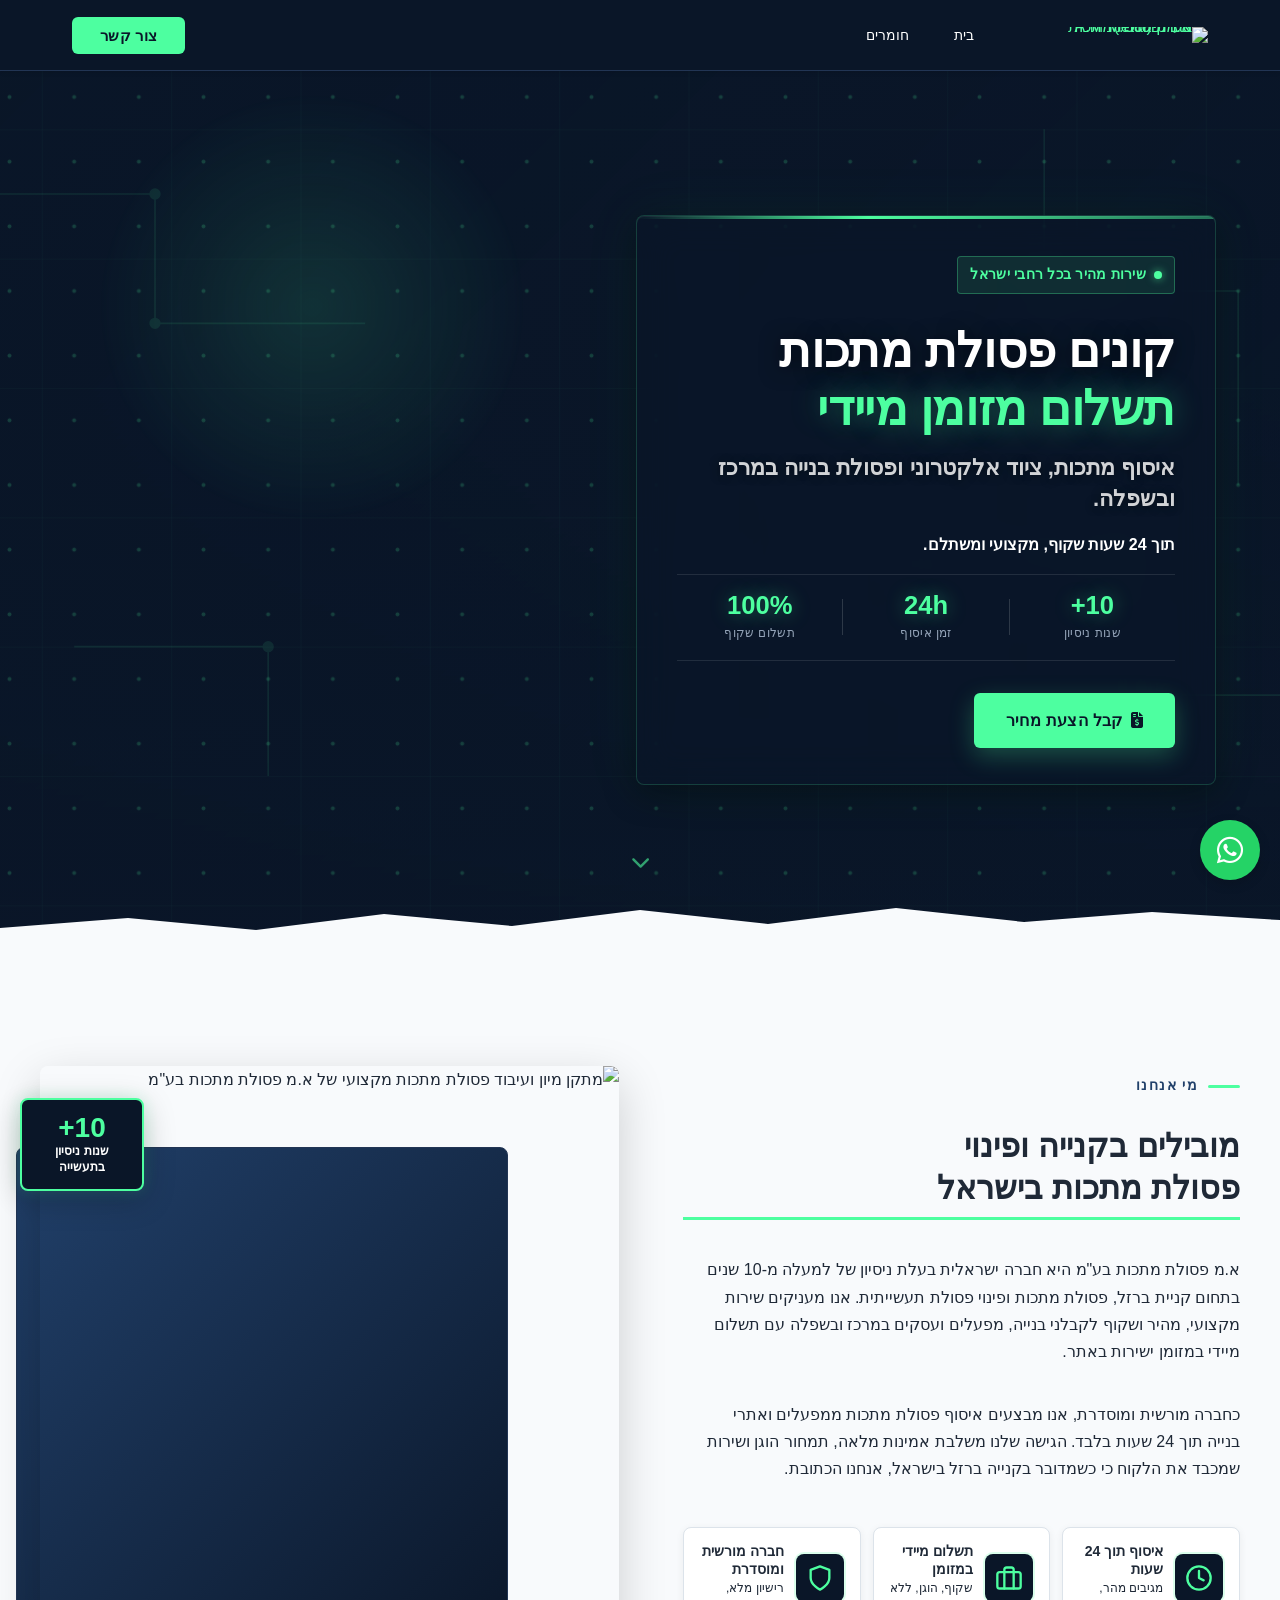
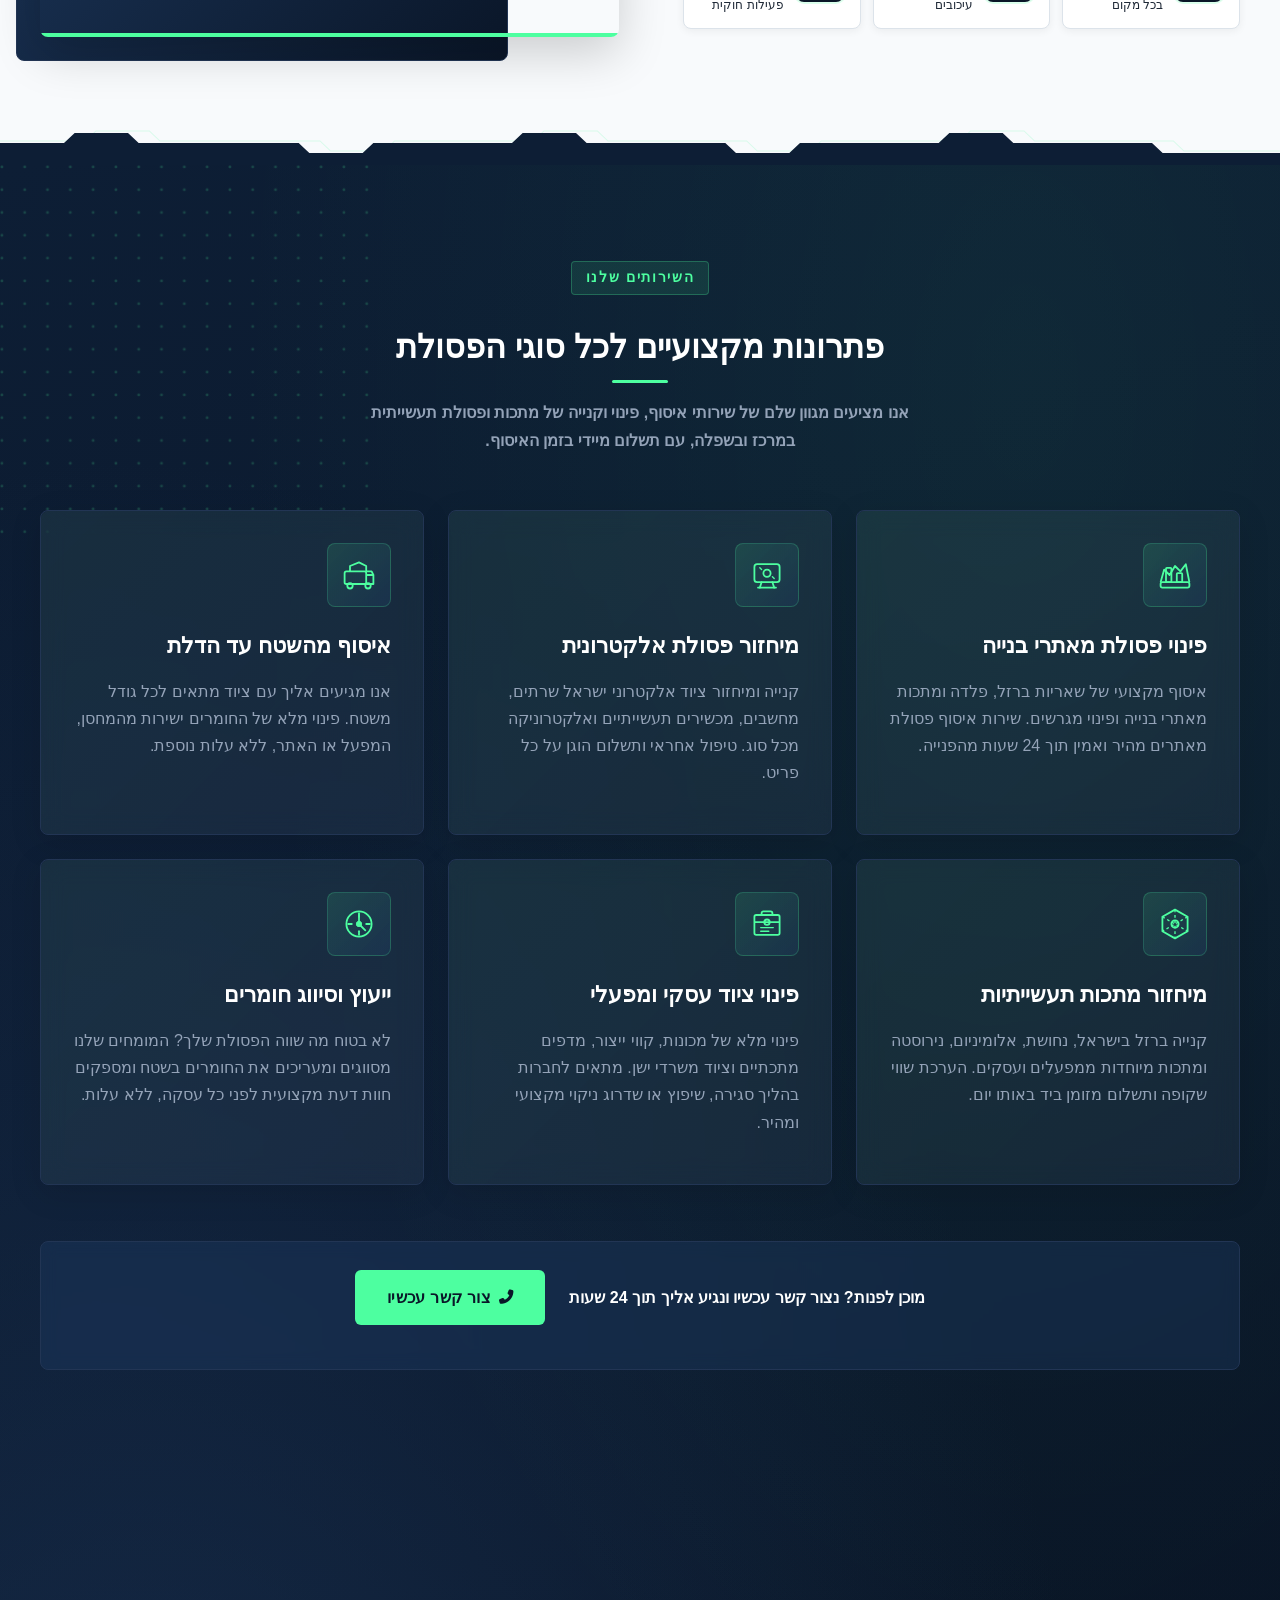
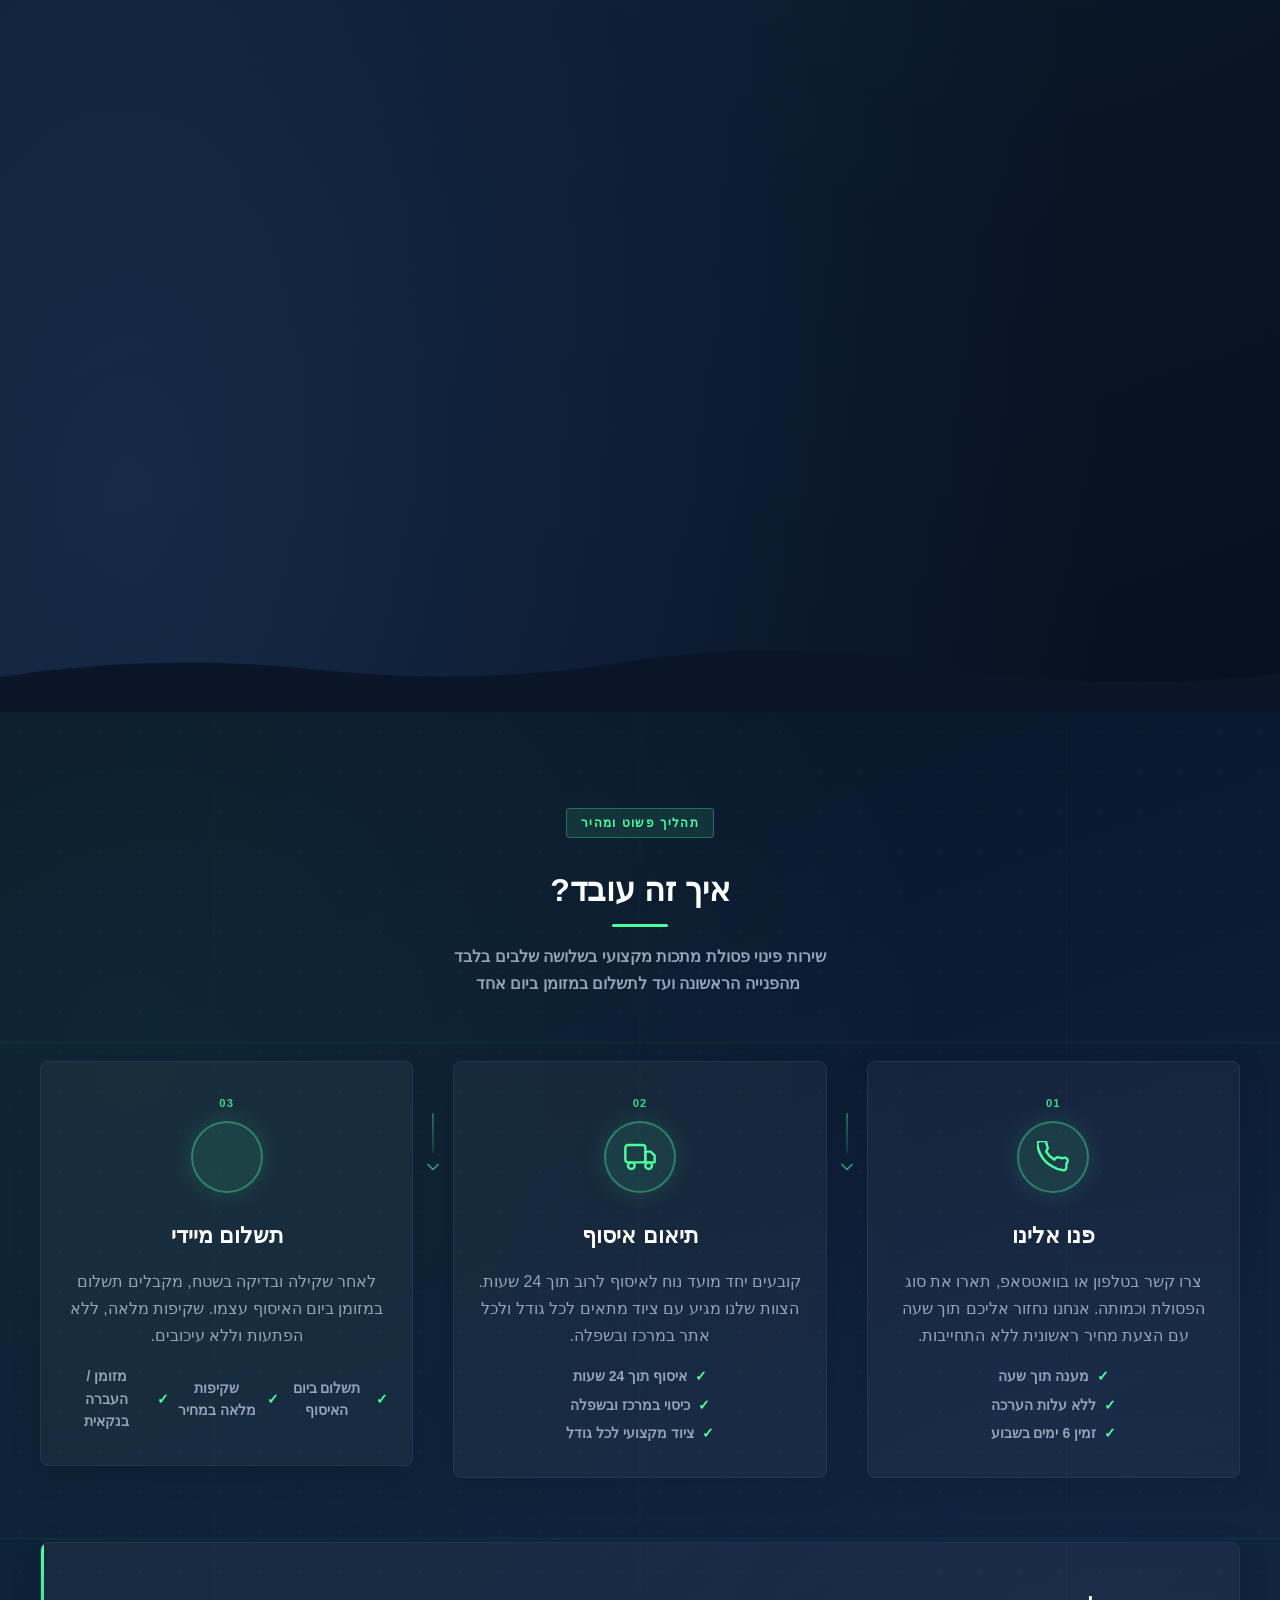
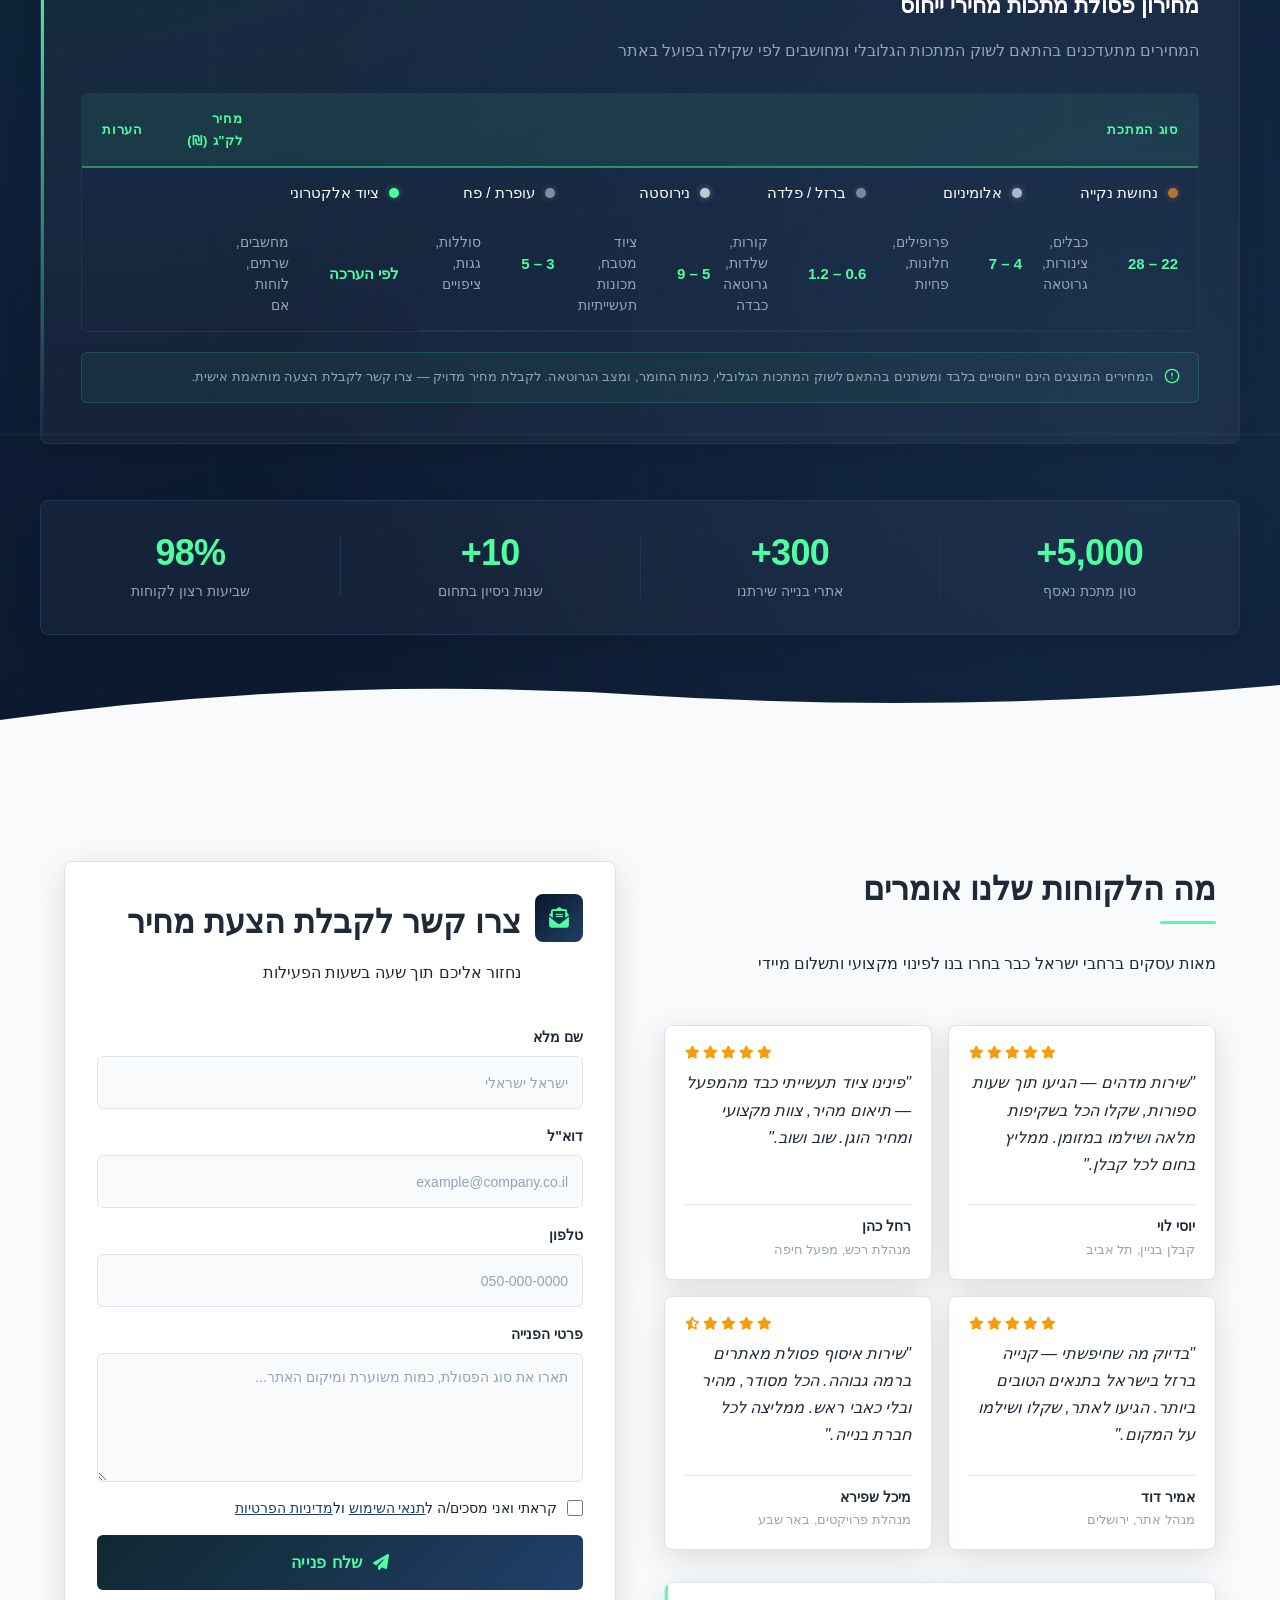
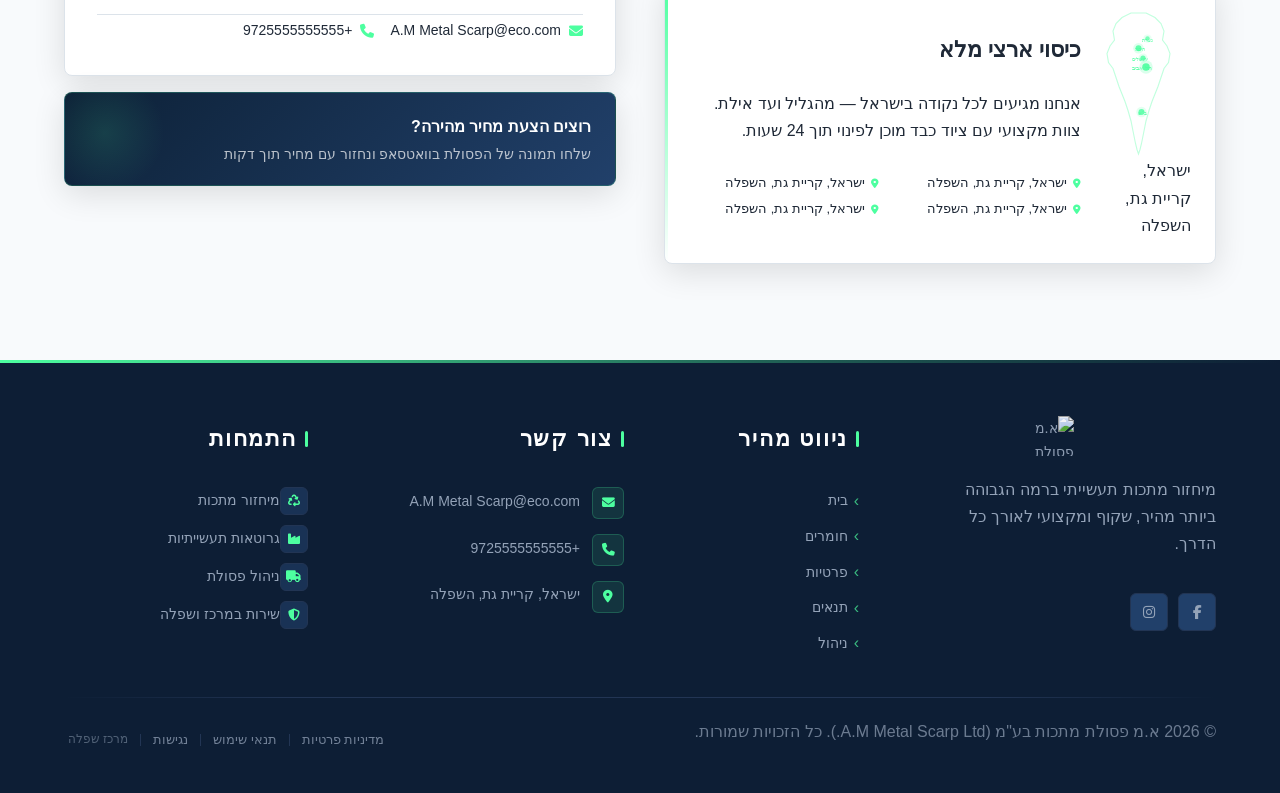
==== commit 8c0644e0: "Background sync: Progressive GitHub Sync" ====
--- a/index.html
+++ b/index.html
@@ -223,25 +223,25 @@
     <meta name="twitter:card" content="summary_large_image">
     <meta name="twitter:title" content="א.מ פסולת מתכות | קניית ברזל ומיחזור מתכות – תשלום מזומן מיידי">
     <meta name="twitter:description" content="קונים פסולת מתכות, ברזל, נחושת ואלומיניום – תשלום מזומן מיידי, איסוף תוך 24 שעות. 10+ שנות ניסיון, שירות מקצועי לקבלנים ומפעלים במרכז ובשפלה.">
-    <meta property="og:type" content="website" />
-  <meta property="og:locale" content="he_IL" />
-  
-  
-  
-  
-  
-  <link rel="stylesheet" href="https://cdnjs.cloudflare.com/ajax/libs/font-awesome/6.4.0/css/all.min.css" />
+    <meta property="og:type" content="website">
+  <meta property="og:locale" content="he_IL">
+  
+  
+  
+  
+  
+  <link rel="stylesheet" href="https://cdnjs.cloudflare.com/ajax/libs/font-awesome/6.4.0/css/all.min.css">
 
     <!-- Favicons -->
-    <link rel="icon" type="image/x-icon" href="/assets/favicon.ico" />
-    <link rel="icon" type="image/png" sizes="16x16" href="/assets/favicon-16x16.png" />
-    <link rel="icon" type="image/png" sizes="32x32" href="/assets/favicon-32x32.png" />
-    <link rel="icon" type="image/png" sizes="48x48" href="/assets/favicon-48x48.png" />
-    <link rel="icon" type="image/png" sizes="192x192" href="/assets/favicon-192x192.png" />
-    <link rel="icon" type="image/png" sizes="512x512" href="/assets/favicon-512x512.png" />
-    <link rel="apple-touch-icon" href="/assets/apple-touch-icon.png" />
+    <link rel="icon" type="image/x-icon" href="/assets/favicon.ico">
+    <link rel="icon" type="image/png" sizes="16x16" href="/assets/favicon-16x16.png">
+    <link rel="icon" type="image/png" sizes="32x32" href="/assets/favicon-32x32.png">
+    <link rel="icon" type="image/png" sizes="48x48" href="/assets/favicon-48x48.png">
+    <link rel="icon" type="image/png" sizes="192x192" href="/assets/favicon-192x192.png">
+    <link rel="icon" type="image/png" sizes="512x512" href="/assets/favicon-512x512.png">
+    <link rel="apple-touch-icon" href="/assets/apple-touch-icon.png">
     <!-- Cookie Consent -->
-    <link rel="stylesheet" href="https://cdn.jsdelivr.net/npm/vanilla-cookieconsent@3/dist/cookieconsent.css" />
+    <link rel="stylesheet" href="https://cdn.jsdelivr.net/npm/vanilla-cookieconsent@3/dist/cookieconsent.css">
     <script src="https://cdn.jsdelivr.net/npm/vanilla-cookieconsent@3/dist/cookieconsent.umd.js"></script>
     <!-- Mickidum Accessibility Toolbar -->
     <script src="https://cdn.jsdelivr.net/gh/mickidum/acc_toolbar/acctoolbar/acctoolbar.min.js"></script>
@@ -401,23 +401,23 @@
   <nav class="navbar" dir="rtl">
   <button class="mobile-toggle" id="mobileToggle" aria-label="Menu">
     <svg class="hamburger-icon" width="24" height="24" viewBox="0 0 24 24" fill="none">
-      <path d="M3 12h18M3 6h18M3 18h18" stroke="currentColor" stroke-width="2" stroke-linecap="round"/>
+      <path d="M3 12h18M3 6h18M3 18h18" stroke="currentColor" stroke-width="2" stroke-linecap="round"></path>
     </svg>
     <svg class="close-icon" width="24" height="24" viewBox="0 0 24 24" fill="none" style="display: none;">
-      <path d="M18 6L6 18M6 6l12 12" stroke="currentColor" stroke-width="2" stroke-linecap="round"/>
+      <path d="M18 6L6 18M6 6l12 12" stroke="currentColor" stroke-width="2" stroke-linecap="round"></path>
     </svg>
   </button>
 
   <button class="phone-header-btn" data-phone="+9725555555555" aria-label="Call">
     <svg width="20" height="20" viewBox="0 0 24 24" fill="currentColor">
-      <path d="M22 16.92v3a2 2 0 0 1-2.18 2 19.79 19.79 0 0 1-8.63-3.07 19.5 19.5 0 0 1-6-6 19.79 19.79 0 0 1-3.07-8.67A2 2 0 0 1 4.11 2h3a2 2 0 0 1 2 1.72 12.84 12.84 0 0 0 .7 2.81 2 2 0 0 1-.45 2.11L8.09 9.91a16 16 0 0 0 6 6l1.27-1.27a2 2 0 0 1 2.11-.45 12.84 12.84 0 0 0 2.81.7A2 2 0 0 1 22 16.92z"/>
+      <path d="M22 16.92v3a2 2 0 0 1-2.18 2 19.79 19.79 0 0 1-8.63-3.07 19.5 19.5 0 0 1-6-6 19.79 19.79 0 0 1-3.07-8.67A2 2 0 0 1 4.11 2h3a2 2 0 0 1 2 1.72 12.84 12.84 0 0 0 .7 2.81 2 2 0 0 1-.45 2.11L8.09 9.91a16 16 0 0 0 6 6l1.27-1.27a2 2 0 0 1 2.11-.45 12.84 12.84 0 0 0 2.81.7A2 2 0 0 1 22 16.92z"></path>
     </svg>
   </button>
 
   <div class="nav-container">
     <div class="nav-right-group"><div class="nav-brand">
       <a href="/" class="logo-link">
-        <img src="/assets/a-m-metal-scarp-ltd-metal-recycling-waste-management-industrial-scrap-logo-1778063406771-ltamnn.webp?v=1778063407071-bg3sl8" alt="א.מ פסולת מתכות בע&quot;מ (A.M Metal Scarp Ltd.)" class="logo" />
+        <img src="/assets/a-m-metal-scarp-ltd-metal-recycling-waste-management-industrial-scrap-logo-1778063406771-ltamnn.webp?v=1778063407071-bg3sl8" alt="א.מ פסולת מתכות בע&quot;מ (A.M Metal Scarp Ltd.)" class="logo">
       </a>
     </div><ul class="nav-menu" id="navMenu"><li><a href="/">בית</a></li><li><a href="/materials">חומרים</a></li><li style="display: none !important;" class="zappy-hidden-menu-item"><a href="/admin">ניהול</a></li></ul></div>
 
@@ -831,7 +831,7 @@
     <section class="index-hero-section" data-layout-spec="בית-hero" dir="rtl" data-hero-type="fullscreen-scrim" id="index-hero-section">
   <!-- Background Image Layer -->
   <div class="index-hero-bg-wrapper" aria-hidden="true">
-    <img data-hero-bg="true" data-placeholder="index-hero-image-1" data-context="Dramatic cinematic industrial scrap metal yard at dusk, massive piles of crushed metallic scrap, steel beams, copper wire bundles, and electronic waste under a deep navy sky with subtle green atmospheric glow on the horizon. Heavy industrial machinery in background. Dark, authoritative, premium tech-industrial mood. Wide angle, high contrast, photorealistic." width="1200" height="700" src="/assets/site-index-hero-image-1.webp" alt="מתחם מיחזור מתכות תעשייתי של א.מ פסולת מתכות" class="index-hero-bg-img" data-hero-background="true" data-element-type="image" data-element-id="img-1778060927804-trajwqxje" />
+    <img data-hero-bg="true" data-placeholder="index-hero-image-1" data-context="Dramatic cinematic industrial scrap metal yard at dusk, massive piles of crushed metallic scrap, steel beams, copper wire bundles, and electronic waste under a deep navy sky with subtle green atmospheric glow on the horizon. Heavy industrial machinery in background. Dark, authoritative, premium tech-industrial mood. Wide angle, high contrast, photorealistic." width="1200" height="700" src="/assets/site-index-hero-image-1.webp" alt="מתחם מיחזור מתכות תעשייתי של א.מ פסולת מתכות" class="index-hero-bg-img" data-hero-background="true" data-element-type="image" data-element-id="img-1778060927804-trajwqxje">
   </div>
 
   <!-- Scrim Overlay -->
@@ -841,25 +841,25 @@
   <svg class="index-hero-circuit-pattern" aria-hidden="true" data-no-icon-edit="true" viewBox="0 0 900 600" xmlns="http://www.w3.org/2000/svg" preserveAspectRatio="xMidYMid slice">
     <defs>
       <pattern id="heroDotsPattern" x="0" y="0" width="40" height="40" patternUnits="userSpaceOnUse">
-        <circle cx="20" cy="20" r="1.2" fill="#4DFFA0" opacity="0.18"/>
+        <circle cx="20" cy="20" r="1.2" fill="#4DFFA0" opacity="0.18"></circle>
       </pattern>
       <pattern id="heroGridPattern" x="0" y="0" width="80" height="80" patternUnits="userSpaceOnUse">
-        <path d="M80 0 L0 0 0 80" fill="none" stroke="#4DFFA0" stroke-width="0.4" opacity="0.07"/>
+        <path d="M80 0 L0 0 0 80" fill="none" stroke="#4DFFA0" stroke-width="0.4" opacity="0.07"></path>
       </pattern>
     </defs>
-    <rect width="900" height="600" fill="url(#heroDotsPattern)"/>
-    <rect width="900" height="600" fill="url(#heroGridPattern)"/>
+    <rect width="900" height="600" fill="url(#heroDotsPattern)"></rect>
+    <rect width="900" height="600" fill="url(#heroGridPattern)"></rect>
     <!-- Circuit trace lines -->
     <g opacity="0.09" stroke="#4DFFA0" stroke-width="1" fill="none">
-      <polyline points="50,120 150,120 150,200 280,200"/>
-      <circle cx="150" cy="120" r="3" fill="#4DFFA0"/>
-      <circle cx="150" cy="200" r="3" fill="#4DFFA0"/>
-      <polyline points="700,80 700,180 820,180 820,300"/>
-      <circle cx="700" cy="180" r="3" fill="#4DFFA0"/>
-      <polyline points="100,400 220,400 220,480"/>
-      <circle cx="220" cy="400" r="3" fill="#4DFFA0"/>
-      <polyline points="600,350 750,350 750,430 880,430"/>
-      <circle cx="750" cy="350" r="3" fill="#4DFFA0"/>
+      <polyline points="50,120 150,120 150,200 280,200"></polyline>
+      <circle cx="150" cy="120" r="3" fill="#4DFFA0"></circle>
+      <circle cx="150" cy="200" r="3" fill="#4DFFA0"></circle>
+      <polyline points="700,80 700,180 820,180 820,300"></polyline>
+      <circle cx="700" cy="180" r="3" fill="#4DFFA0"></circle>
+      <polyline points="100,400 220,400 220,480"></polyline>
+      <circle cx="220" cy="400" r="3" fill="#4DFFA0"></circle>
+      <polyline points="600,350 750,350 750,430 880,430"></polyline>
+      <circle cx="750" cy="350" r="3" fill="#4DFFA0"></circle>
     </g>
   </svg>
 
@@ -879,10 +879,10 @@
       </div>
 
       <!-- H1 -->
-      <h1 class="index-hero-h1" style>קונים פסולת מתכות<br /><span class="index-hero-h1-accent">תשלום מזומן מיידי</span></h1>
+      <h1 class="index-hero-h1" >קונים פסולת מתכות<br><span class="index-hero-h1-accent">תשלום מזומן מיידי</span></h1>
 
       <!-- H3 Subtitle -->
-      <h3 class="index-hero-subtitle index-hero-subtitle-text" style="text-align: right; max-width: none; margin-left: auto; margin-right: auto;" data-zappy-text-width="full">איסוף מתכות, ציוד אלקטרוני ופסולת בנייה במרכז ובשפלה.</h3><p style><b>תוך 24 שעות שקוף, מקצועי ומשתלם.</b></p>
+      <h3 class="index-hero-subtitle index-hero-subtitle-text" style="text-align: right; max-width: none; margin-left: auto; margin-right: auto;" data-zappy-text-width="full">איסוף מתכות, ציוד אלקטרוני ופסולת בנייה במרכז ובשפלה.</h3><p ><b>תוך 24 שעות שקוף, מקצועי ומשתלם.</b></p>
 
       <!-- Trust Metrics -->
       <div class="index-hero-metrics" aria-label="נתוני אמון">
@@ -926,7 +926,7 @@
   <!-- Bottom Divider -->
   <div class="index-hero-divider-wrapper" aria-hidden="true">
     <svg data-no-icon-edit="true" aria-hidden="true" viewBox="0 0 1200 70" preserveAspectRatio="none" xmlns="http://www.w3.org/2000/svg">
-      <path d="M0,70 L0,28 L120,18 L240,30 L360,14 L480,26 L600,10 L720,24 L840,8 L960,22 L1080,12 L1200,20 L1200,70 Z" fill="var(--bg-light)"/>
+      <path d="M0,70 L0,28 L120,18 L240,30 L360,14 L480,26 L600,10 L720,24 L840,8 L960,22 L1080,12 L1200,20 L1200,70 Z" fill="var(--bg-light)"></path>
     </svg>
   </div>
 <div data-zappy-zoom-wrapper="true" data-element-type="image" data-zappy-zoom-wrapper-width="181px" data-zappy-zoom-wrapper-height="99px" data-zappy-zoom-wrapper-width-mode="full" data-zappy-zoom-wrapper-align="center" style="position: absolute !important; overflow: hidden !important; width: 100% !important; max-width: none !important; margin-left: 0px !important; margin-right: 0px !important; height: 100% !important; display: block !important; top: 0px !important; left: 0px !important; z-index: 1 !important;" data-zappy-zoom-clip="true" data-zappy-wrapper-margins-applied="true"></div></section>
@@ -942,11 +942,11 @@
         <span class="index-overview-eyebrow-text">מי אנחנו</span>
       </div>
 
-      <h2 class="index-overview-heading">מובילים בקנייה ופינוי<br />פסולת מתכות בישראל</h2>
-
-      <p class="index-overview-body" style>א.מ פסולת מתכות בע"מ היא חברה ישראלית בעלת ניסיון של למעלה מ-10 שנים בתחום קניית ברזל, פסולת מתכות ופינוי פסולת תעשייתית. אנו מעניקים שירות מקצועי, מהיר ושקוף לקבלני בנייה, מפעלים ועסקים במרכז ובשפלה עם תשלום מיידי במזומן ישירות באתר.</p>
-
-      <p class="index-overview-body" style>כחברה מורשית ומוסדרת, אנו מבצעים איסוף פסולת מתכות ממפעלים ואתרי בנייה תוך 24 שעות בלבד. הגישה שלנו משלבת אמינות מלאה, תמחור הוגן ושירות שמכבד את הלקוח כי כשמדובר בקנייה ברזל בישראל, אנחנו הכתובת.</p>
+      <h2 class="index-overview-heading">מובילים בקנייה ופינוי<br>פסולת מתכות בישראל</h2>
+
+      <p class="index-overview-body" >א.מ פסולת מתכות בע"מ היא חברה ישראלית בעלת ניסיון של למעלה מ-10 שנים בתחום קניית ברזל, פסולת מתכות ופינוי פסולת תעשייתית. אנו מעניקים שירות מקצועי, מהיר ושקוף לקבלני בנייה, מפעלים ועסקים במרכז ובשפלה עם תשלום מיידי במזומן ישירות באתר.</p>
+
+      <p class="index-overview-body" >כחברה מורשית ומוסדרת, אנו מבצעים איסוף פסולת מתכות ממפעלים ואתרי בנייה תוך 24 שעות בלבד. הגישה שלנו משלבת אמינות מלאה, תמחור הוגן ושירות שמכבד את הלקוח כי כשמדובר בקנייה ברזל בישראל, אנחנו הכתובת.</p>
 
       <!-- Trust badges row -->
       <div class="index-overview-badges">
@@ -954,8 +954,8 @@
         <div class="index-overview-badge">
           <div class="index-overview-badge-icon">
             <svg data-element-type="icon" data-icon-type="svg" xmlns="http://www.w3.org/2000/svg" width="28" height="28" viewBox="0 0 24 24" fill="none" stroke="currentColor" stroke-width="2" stroke-linecap="round" stroke-linejoin="round" aria-hidden="true">
-              <circle cx="12" cy="12" r="10"/>
-              <polyline points="12 6 12 12 16 14"/>
+              <circle cx="12" cy="12" r="10"></circle>
+              <polyline points="12 6 12 12 16 14"></polyline>
             </svg>
           </div>
           <div class="index-overview-badge-content">
@@ -967,8 +967,8 @@
         <div class="index-overview-badge">
           <div class="index-overview-badge-icon">
             <svg data-element-type="icon" data-icon-type="svg" xmlns="http://www.w3.org/2000/svg" width="28" height="28" viewBox="0 0 24 24" fill="none" stroke="currentColor" stroke-width="2" stroke-linecap="round" stroke-linejoin="round" aria-hidden="true">
-              <rect x="2" y="7" width="20" height="14" rx="2" ry="2"/>
-              <path d="M16 21V5a2 2 0 0 0-2-2h-4a2 2 0 0 0-2 2v16"/>
+              <rect x="2" y="7" width="20" height="14" rx="2" ry="2"></rect>
+              <path d="M16 21V5a2 2 0 0 0-2-2h-4a2 2 0 0 0-2 2v16"></path>
             </svg>
           </div>
           <div class="index-overview-badge-content">
@@ -980,7 +980,7 @@
         <div class="index-overview-badge">
           <div class="index-overview-badge-icon">
             <svg data-element-type="icon" data-icon-type="svg" xmlns="http://www.w3.org/2000/svg" width="28" height="28" viewBox="0 0 24 24" fill="none" stroke="currentColor" stroke-width="2" stroke-linecap="round" stroke-linejoin="round" aria-hidden="true">
-              <path d="M12 22s8-4 8-10V5l-8-3-8 3v7c0 6 8 10 8 10z"/>
+              <path d="M12 22s8-4 8-10V5l-8-3-8 3v7c0 6 8 10 8 10z"></path>
             </svg>
           </div>
           <div class="index-overview-badge-content">
@@ -1003,7 +1003,7 @@
 
       <!-- Primary industrial image -->
       <div class="index-overview-image-frame">
-        <div data-zappy-zoom-wrapper="true" data-element-id="img-1778060927804-8thfoftqj" data-element-type="image" data-zappy-zoom-wrapper-width="579px" data-zappy-zoom-wrapper-height="571px" data-zappy-zoom-wrapper-width-mode="px" data-zappy-zoom-wrapper-align="center" style="position: relative !important; overflow: hidden !important; width: 579px !important; max-width: 100% !important; margin-left: auto !important; margin-right: auto !important; height: 571px !important; display: block !important;" data-zappy-zoom-clip="true" data-zappy-wrapper-margins-applied="true"><img data-placeholder="index-overview-image-1" data-context="Professional industrial metal scrap yard in Israel. A large organized facility showing sorted piles of ferrous and non-ferrous scrap metal — steel beams, copper wire bundles, aluminum sheets. A uniformed worker operates heavy equipment in the foreground under bright daylight. Clean, authoritative, corporate feel. High-resolution, sharp focus, warm natural daylight." width="560" height="680" src="/assets/site-index-overview-image-1-1778061001065-tff27s.webp?v=1778061003999" alt="מתקן מיון ועיבוד פסולת מתכות מקצועי של א.מ פסולת מתכות בע&quot;מ" data-element-type="image" data-element-id="img-1778060927804-8thfoftqj" style="object-position: 50% 50% !important; margin: 0px !important; left: 0% !important; top: 0% !important; width: 100% !important; height: 100% !important; max-width: none !important; max-height: none !important; display: block !important; object-fit: cover !important;" data-zappy-zoom="1" data-zappy-original-width="579" data-zappy-original-height="571" data-zappy-object-position="50% 50%" /></div>
+        <div data-zappy-zoom-wrapper="true" data-element-id="img-1778060927804-8thfoftqj" data-element-type="image" data-zappy-zoom-wrapper-width="579px" data-zappy-zoom-wrapper-height="571px" data-zappy-zoom-wrapper-width-mode="px" data-zappy-zoom-wrapper-align="center" style="position: relative !important; overflow: hidden !important; width: 579px !important; max-width: 100% !important; margin-left: auto !important; margin-right: auto !important; height: 571px !important; display: block !important;" data-zappy-zoom-clip="true" data-zappy-wrapper-margins-applied="true"><img data-placeholder="index-overview-image-1" data-context="Professional industrial metal scrap yard in Israel. A large organized facility showing sorted piles of ferrous and non-ferrous scrap metal — steel beams, copper wire bundles, aluminum sheets. A uniformed worker operates heavy equipment in the foreground under bright daylight. Clean, authoritative, corporate feel. High-resolution, sharp focus, warm natural daylight." width="560" height="680" src="/assets/site-index-overview-image-1-1778061001065-tff27s.webp?v=1778061003999" alt="מתקן מיון ועיבוד פסולת מתכות מקצועי של א.מ פסולת מתכות בע&quot;מ" data-element-type="image" data-element-id="img-1778060927804-8thfoftqj" style="object-position: 50% 50% !important; margin: 0px !important; left: 0% !important; top: 0% !important; width: 100% !important; height: 100% !important; max-width: none !important; max-height: none !important; display: block !important; object-fit: cover !important;" data-zappy-zoom="1" data-zappy-original-width="579" data-zappy-original-height="571" data-zappy-object-position="50% 50%"></div>
         <!-- Green accent corner -->
         <div class="index-overview-image-accent" aria-hidden="true"></div>
       </div>
@@ -1023,9 +1023,9 @@
   <div class="index-overview-divider-wrapper">
     <svg data-no-icon-edit="true" aria-hidden="true" viewBox="0 0 1200 64" preserveAspectRatio="none" xmlns="http://www.w3.org/2000/svg">
       <!-- Circuit trace decorative lines (purely visual, behind the fill) -->
-      <polyline points="0,40 80,40 90,30 140,30 150,40 300,40 310,50 360,50 370,40 500,40 510,30 560,30 570,40 700,40 710,50 760,50 770,40 900,40 910,30 960,30 970,40 1100,40 1110,50 1200,50" fill="none" stroke="var(--accent)" stroke-width="1" opacity="0.18"/>
+      <polyline points="0,40 80,40 90,30 140,30 150,40 300,40 310,50 360,50 370,40 500,40 510,30 560,30 570,40 700,40 710,50 760,50 770,40 900,40 910,30 960,30 970,40 1100,40 1110,50 1200,50" fill="none" stroke="var(--accent)" stroke-width="1" opacity="0.18"></polyline>
       <!-- Filled bottom area matching next section (bg-light) -->
-      <path d="M0,64 L0,42 L60,42 L70,32 L120,32 L130,42 L280,42 L290,52 L340,52 L350,42 L480,42 L490,32 L540,32 L550,42 L680,42 L690,52 L740,52 L750,42 L880,42 L890,32 L940,32 L950,42 L1080,42 L1090,52 L1200,52 L1200,64 Z" fill="#0D1E35"/>
+      <path d="M0,64 L0,42 L60,42 L70,32 L120,32 L130,42 L280,42 L290,52 L340,52 L350,42 L480,42 L490,32 L540,32 L550,42 L680,42 L690,52 L740,52 L750,42 L880,42 L890,32 L940,32 L950,42 L1080,42 L1090,52 L1200,52 L1200,64 Z" fill="#0D1E35"></path>
     </svg>
   </div>
 
@@ -1037,10 +1037,10 @@
     <svg data-no-icon-edit="true" aria-hidden="true" width="400" height="400" viewBox="0 0 400 400" xmlns="http://www.w3.org/2000/svg" preserveAspectRatio="xMidYMid slice">
       <defs>
         <pattern id="srv-dot-grid" x="0" y="0" width="24" height="24" patternUnits="userSpaceOnUse">
-          <circle cx="2" cy="2" r="1.5" fill="#4DFFA0" opacity="0.18"/>
+          <circle cx="2" cy="2" r="1.5" fill="#4DFFA0" opacity="0.18"></circle>
         </pattern>
       </defs>
-      <rect width="400" height="400" fill="url(#srv-dot-grid)"/>
+      <rect width="400" height="400" fill="url(#srv-dot-grid)"></rect>
     </svg>
   </div>
 
@@ -1049,7 +1049,7 @@
     <div class="index-services-section__header">
       <p><span class="index-services-section__label">השירותים שלנו</span>
       </p><h2 class="index-services-section__title">פתרונות מקצועיים לכל סוגי הפסולת</h2>
-      <p class="index-services-section__subtitle" style><b>אנו מציעים מגוון שלם של שירותי איסוף, פינוי וקנייה של מתכות ופסולת תעשייתית <br />במרכז ובשפלה, עם תשלום מיידי בזמן האיסוף.</b></p>
+      <p class="index-services-section__subtitle" ><b>אנו מציעים מגוון שלם של שירותי איסוף, פינוי וקנייה של מתכות ופסולת תעשייתית <br>במרכז ובשפלה, עם תשלום מיידי בזמן האיסוף.</b></p>
     </div>
 
     <!-- Services Grid -->
@@ -1059,15 +1059,15 @@
       <article class="index-services-section__card" data-grid-item-index="0">
         <div class="index-services-section__card-icon-wrap">
           <svg data-element-type="icon" data-icon-type="svg" class="index-services-section__card-icon" width="40" height="40" viewBox="0 0 40 40" fill="none" xmlns="http://www.w3.org/2000/svg" aria-hidden="true">
-            <rect x="4" y="28" width="32" height="6" rx="2" stroke="currentColor" stroke-width="2" fill="none"/>
-            <rect x="10" y="12" width="6" height="16" rx="1" stroke="currentColor" stroke-width="2" fill="none"/>
-            <rect x="22" y="18" width="6" height="10" rx="1" stroke="currentColor" stroke-width="2" fill="none"/>
-            <path d="M4 28L8 14L14 20L20 10L26 16L32 8L36 28" stroke="currentColor" stroke-width="2" stroke-linejoin="round" fill="none"/>
+            <rect x="4" y="28" width="32" height="6" rx="2" stroke="currentColor" stroke-width="2" fill="none"></rect>
+            <rect x="10" y="12" width="6" height="16" rx="1" stroke="currentColor" stroke-width="2" fill="none"></rect>
+            <rect x="22" y="18" width="6" height="10" rx="1" stroke="currentColor" stroke-width="2" fill="none"></rect>
+            <path d="M4 28L8 14L14 20L20 10L26 16L32 8L36 28" stroke="currentColor" stroke-width="2" stroke-linejoin="round" fill="none"></path>
           </svg>
         </div>
         <div class="index-services-section__card-content">
           <h3 class="index-services-section__card-title">פינוי פסולת מאתרי בנייה</h3>
-          <p class="index-services-section__card-desc" style>איסוף מקצועי של שאריות ברזל, פלדה ומתכות מאתרי בנייה ופינוי מגרשים. שירות איסוף פסולת מאתרים מהיר ואמין תוך 24 שעות מהפנייה.</p>
+          <p class="index-services-section__card-desc" >איסוף מקצועי של שאריות ברזל, פלדה ומתכות מאתרי בנייה ופינוי מגרשים. שירות איסוף פסולת מאתרים מהיר ואמין תוך 24 שעות מהפנייה.</p>
         </div>
       </article>
 
@@ -1075,18 +1075,18 @@
       <article class="index-services-section__card" data-grid-item-index="1">
         <div class="index-services-section__card-icon-wrap">
           <svg data-element-type="icon" data-icon-type="svg" class="index-services-section__card-icon" width="40" height="40" viewBox="0 0 40 40" fill="none" xmlns="http://www.w3.org/2000/svg" aria-hidden="true">
-            <rect x="6" y="8" width="28" height="20" rx="3" stroke="currentColor" stroke-width="2" fill="none"/>
-            <line x1="14" y1="28" x2="12" y2="34" stroke="currentColor" stroke-width="2" stroke-linecap="round"/>
-            <line x1="26" y1="28" x2="28" y2="34" stroke="currentColor" stroke-width="2" stroke-linecap="round"/>
-            <line x1="10" y1="34" x2="30" y2="34" stroke="currentColor" stroke-width="2" stroke-linecap="round"/>
-            <circle cx="20" cy="18" r="4" stroke="currentColor" stroke-width="2" fill="none"/>
-            <line x1="12" y1="12" x2="14" y2="14" stroke="currentColor" stroke-width="1.5" stroke-linecap="round"/>
-            <line x1="26" y1="22" x2="28" y2="24" stroke="currentColor" stroke-width="1.5" stroke-linecap="round"/>
+            <rect x="6" y="8" width="28" height="20" rx="3" stroke="currentColor" stroke-width="2" fill="none"></rect>
+            <line x1="14" y1="28" x2="12" y2="34" stroke="currentColor" stroke-width="2" stroke-linecap="round"></line>
+            <line x1="26" y1="28" x2="28" y2="34" stroke="currentColor" stroke-width="2" stroke-linecap="round"></line>
+            <line x1="10" y1="34" x2="30" y2="34" stroke="currentColor" stroke-width="2" stroke-linecap="round"></line>
+            <circle cx="20" cy="18" r="4" stroke="currentColor" stroke-width="2" fill="none"></circle>
+            <line x1="12" y1="12" x2="14" y2="14" stroke="currentColor" stroke-width="1.5" stroke-linecap="round"></line>
+            <line x1="26" y1="22" x2="28" y2="24" stroke="currentColor" stroke-width="1.5" stroke-linecap="round"></line>
           </svg>
         </div>
         <div class="index-services-section__card-content">
           <h3 class="index-services-section__card-title">מיחזור פסולת אלקטרונית</h3>
-          <p class="index-services-section__card-desc" style>קנייה ומיחזור ציוד אלקטרוני ישראל שרתים, מחשבים, מכשירים תעשייתיים ואלקטרוניקה מכל סוג. טיפול אחראי ותשלום הוגן על כל פריט.</p>
+          <p class="index-services-section__card-desc" >קנייה ומיחזור ציוד אלקטרוני ישראל שרתים, מחשבים, מכשירים תעשייתיים ואלקטרוניקה מכל סוג. טיפול אחראי ותשלום הוגן על כל פריט.</p>
         </div>
       </article>
 
@@ -1094,17 +1094,17 @@
       <article class="index-services-section__card" data-grid-item-index="2">
         <div class="index-services-section__card-icon-wrap">
           <svg data-element-type="icon" data-icon-type="svg" class="index-services-section__card-icon" width="40" height="40" viewBox="0 0 40 40" fill="none" xmlns="http://www.w3.org/2000/svg" aria-hidden="true">
-            <rect x="4" y="16" width="24" height="14" rx="2" stroke="currentColor" stroke-width="2" fill="none"/>
-            <path d="M28 20L36 20L36 30L28 30" stroke="currentColor" stroke-width="2" stroke-linejoin="round" fill="none"/>
-            <path d="M28 16L34 16L36 20" stroke="currentColor" stroke-width="2" stroke-linejoin="round" fill="none"/>
-            <circle cx="10" cy="32" r="3" stroke="currentColor" stroke-width="2" fill="none"/>
-            <circle cx="30" cy="32" r="3" stroke="currentColor" stroke-width="2" fill="none"/>
-            <path d="M10 16V10L20 6L28 10V16" stroke="currentColor" stroke-width="2" stroke-linejoin="round" fill="none"/>
+            <rect x="4" y="16" width="24" height="14" rx="2" stroke="currentColor" stroke-width="2" fill="none"></rect>
+            <path d="M28 20L36 20L36 30L28 30" stroke="currentColor" stroke-width="2" stroke-linejoin="round" fill="none"></path>
+            <path d="M28 16L34 16L36 20" stroke="currentColor" stroke-width="2" stroke-linejoin="round" fill="none"></path>
+            <circle cx="10" cy="32" r="3" stroke="currentColor" stroke-width="2" fill="none"></circle>
+            <circle cx="30" cy="32" r="3" stroke="currentColor" stroke-width="2" fill="none"></circle>
+            <path d="M10 16V10L20 6L28 10V16" stroke="currentColor" stroke-width="2" stroke-linejoin="round" fill="none"></path>
           </svg>
         </div>
         <div class="index-services-section__card-content">
           <h3 class="index-services-section__card-title">איסוף מהשטח עד הדלת</h3>
-          <p class="index-services-section__card-desc" style>אנו מגיעים אליך עם ציוד מתאים לכל גודל משטח. פינוי מלא של החומרים ישירות מהמחסן, המפעל או האתר, ללא עלות נוספת.</p>
+          <p class="index-services-section__card-desc" >אנו מגיעים אליך עם ציוד מתאים לכל גודל משטח. פינוי מלא של החומרים ישירות מהמחסן, המפעל או האתר, ללא עלות נוספת.</p>
         </div>
       </article>
 
@@ -1112,16 +1112,16 @@
       <article class="index-services-section__card" data-grid-item-index="3">
         <div class="index-services-section__card-icon-wrap">
           <svg data-element-type="icon" data-icon-type="svg" class="index-services-section__card-icon" width="40" height="40" viewBox="0 0 40 40" fill="none" xmlns="http://www.w3.org/2000/svg" aria-hidden="true">
-            <path d="M20 4L34 12V28L20 36L6 28V12L20 4Z" stroke="currentColor" stroke-width="2" fill="none" stroke-linejoin="round"/>
-            <path d="M20 4L20 36" stroke="currentColor" stroke-width="1.5" stroke-dasharray="3 3"/>
-            <path d="M6 12L34 28" stroke="currentColor" stroke-width="1.5" stroke-dasharray="3 3"/>
-            <path d="M34 12L6 28" stroke="currentColor" stroke-width="1.5" stroke-dasharray="3 3"/>
-            <circle cx="20" cy="20" r="4" stroke="currentColor" stroke-width="2" fill="none"/>
+            <path d="M20 4L34 12V28L20 36L6 28V12L20 4Z" stroke="currentColor" stroke-width="2" fill="none" stroke-linejoin="round"></path>
+            <path d="M20 4L20 36" stroke="currentColor" stroke-width="1.5" stroke-dasharray="3 3"></path>
+            <path d="M6 12L34 28" stroke="currentColor" stroke-width="1.5" stroke-dasharray="3 3"></path>
+            <path d="M34 12L6 28" stroke="currentColor" stroke-width="1.5" stroke-dasharray="3 3"></path>
+            <circle cx="20" cy="20" r="4" stroke="currentColor" stroke-width="2" fill="none"></circle>
           </svg>
         </div>
         <div class="index-services-section__card-content">
           <h3 class="index-services-section__card-title">מיחזור מתכות תעשייתיות</h3>
-          <p class="index-services-section__card-desc" style>קנייה ברזל בישראל, נחושת, אלומיניום, נירוסטה ומתכות מיוחדות ממפעלים ועסקים. הערכת שווי שקופה ותשלום מזומן ביד באותו יום.</p>
+          <p class="index-services-section__card-desc" >קנייה ברזל בישראל, נחושת, אלומיניום, נירוסטה ומתכות מיוחדות ממפעלים ועסקים. הערכת שווי שקופה ותשלום מזומן ביד באותו יום.</p>
         </div>
       </article>
 
@@ -1129,17 +1129,17 @@
       <article class="index-services-section__card" data-grid-item-index="4">
         <div class="index-services-section__card-icon-wrap">
           <svg data-element-type="icon" data-icon-type="svg" class="index-services-section__card-icon" width="40" height="40" viewBox="0 0 40 40" fill="none" xmlns="http://www.w3.org/2000/svg" aria-hidden="true">
-            <rect x="6" y="10" width="28" height="22" rx="2" stroke="currentColor" stroke-width="2" fill="none"/>
-            <path d="M14 10V8C14 6.9 14.9 6 16 6H24C25.1 6 26 6.9 26 8V10" stroke="currentColor" stroke-width="2" fill="none"/>
-            <line x1="6" y1="18" x2="34" y2="18" stroke="currentColor" stroke-width="2"/>
-            <circle cx="20" cy="18" r="3" stroke="currentColor" stroke-width="2" fill="none"/>
-            <line x1="13" y1="24" x2="27" y2="24" stroke="currentColor" stroke-width="1.5" stroke-linecap="round"/>
-            <line x1="13" y1="28" x2="22" y2="28" stroke="currentColor" stroke-width="1.5" stroke-linecap="round"/>
+            <rect x="6" y="10" width="28" height="22" rx="2" stroke="currentColor" stroke-width="2" fill="none"></rect>
+            <path d="M14 10V8C14 6.9 14.9 6 16 6H24C25.1 6 26 6.9 26 8V10" stroke="currentColor" stroke-width="2" fill="none"></path>
+            <line x1="6" y1="18" x2="34" y2="18" stroke="currentColor" stroke-width="2"></line>
+            <circle cx="20" cy="18" r="3" stroke="currentColor" stroke-width="2" fill="none"></circle>
+            <line x1="13" y1="24" x2="27" y2="24" stroke="currentColor" stroke-width="1.5" stroke-linecap="round"></line>
+            <line x1="13" y1="28" x2="22" y2="28" stroke="currentColor" stroke-width="1.5" stroke-linecap="round"></line>
           </svg>
         </div>
         <div class="index-services-section__card-content">
           <h3 class="index-services-section__card-title">פינוי ציוד עסקי ומפעלי</h3>
-          <p class="index-services-section__card-desc" style>פינוי מלא של מכונות, קווי ייצור, מדפים מתכתיים וציוד משרדי ישן. מתאים לחברות בהליך סגירה, שיפוץ או שדרוג ניקוי מקצועי ומהיר.</p>
+          <p class="index-services-section__card-desc" >פינוי מלא של מכונות, קווי ייצור, מדפים מתכתיים וציוד משרדי ישן. מתאים לחברות בהליך סגירה, שיפוץ או שדרוג ניקוי מקצועי ומהיר.</p>
         </div>
       </article>
 
@@ -1147,18 +1147,18 @@
       <article class="index-services-section__card" data-grid-item-index="5">
         <div class="index-services-section__card-icon-wrap">
           <svg data-element-type="icon" data-icon-type="svg" class="index-services-section__card-icon" width="40" height="40" viewBox="0 0 40 40" fill="none" xmlns="http://www.w3.org/2000/svg" aria-hidden="true">
-            <circle cx="20" cy="20" r="14" stroke="currentColor" stroke-width="2" fill="none"/>
-            <path d="M20 10V20L27 27" stroke="currentColor" stroke-width="2" stroke-linecap="round" stroke-linejoin="round"/>
-            <path d="M8 20H12" stroke="currentColor" stroke-width="2" stroke-linecap="round"/>
-            <path d="M28 20H32" stroke="currentColor" stroke-width="2" stroke-linecap="round"/>
-            <path d="M20 8V12" stroke="currentColor" stroke-width="2" stroke-linecap="round"/>
-            <path d="M20 28V32" stroke="currentColor" stroke-width="2" stroke-linecap="round"/>
-            <circle cx="20" cy="20" r="3" fill="currentColor"/>
+            <circle cx="20" cy="20" r="14" stroke="currentColor" stroke-width="2" fill="none"></circle>
+            <path d="M20 10V20L27 27" stroke="currentColor" stroke-width="2" stroke-linecap="round" stroke-linejoin="round"></path>
+            <path d="M8 20H12" stroke="currentColor" stroke-width="2" stroke-linecap="round"></path>
+            <path d="M28 20H32" stroke="currentColor" stroke-width="2" stroke-linecap="round"></path>
+            <path d="M20 8V12" stroke="currentColor" stroke-width="2" stroke-linecap="round"></path>
+            <path d="M20 28V32" stroke="currentColor" stroke-width="2" stroke-linecap="round"></path>
+            <circle cx="20" cy="20" r="3" fill="currentColor"></circle>
           </svg>
         </div>
         <div class="index-services-section__card-content">
           <h3 class="index-services-section__card-title">ייעוץ וסיווג חומרים</h3>
-          <p class="index-services-section__card-desc" style>לא בטוח מה שווה הפסולת שלך? המומחים שלנו מסווגים ומעריכים את החומרים בשטח ומספקים חוות דעת מקצועית לפני כל עסקה, ללא עלות.</p>
+          <p class="index-services-section__card-desc" >לא בטוח מה שווה הפסולת שלך? המומחים שלנו מסווגים ומעריכים את החומרים בשטח ומספקים חוות דעת מקצועית לפני כל עסקה, ללא עלות.</p>
         </div>
       </article>
 
@@ -1167,7 +1167,7 @@
 
     <!-- Bottom CTA strip -->
     <div class="index-services-section__cta-strip">
-      <p class="index-services-section__cta-text" style data-element-id="move-1778061083366-5fpo64qz"><b>מוכן לפנות? נצור קשר עכשיו ונגיע אליך תוך 24 שעות</b></p>
+      <p class="index-services-section__cta-text"  data-element-id="move-1778061083366-5fpo64qz"><b>מוכן לפנות? נצור קשר עכשיו ונגיע אליך תוך 24 שעות</b></p>
       <p><a href="#contact" class="index-services-section__cta-btn" data-element-type="button" data-element-id="btn-1778060927797-gcxb4qs9q" data-native-element="true">
         <i class="fas fa-phone-alt" aria-hidden="true"></i>
         צור קשר עכשיו
@@ -1180,13 +1180,13 @@
     <svg data-no-icon-edit="true" aria-hidden="true" viewBox="0 0 1200 80" preserveAspectRatio="none" xmlns="http://www.w3.org/2000/svg">
       <defs>
         <linearGradient id="srv-divider-grad" x1="0" y1="0" x2="1" y2="0">
-          <stop offset="0%" stop-color="#0A1628"/>
-          <stop offset="40%" stop-color="#21406A"/>
-          <stop offset="60%" stop-color="#21406A"/>
-          <stop offset="100%" stop-color="#0A1628"/>
+          <stop offset="0%" stop-color="#0A1628"></stop>
+          <stop offset="40%" stop-color="#21406A"></stop>
+          <stop offset="60%" stop-color="#21406A"></stop>
+          <stop offset="100%" stop-color="#0A1628"></stop>
         </linearGradient>
       </defs>
-      <path d="M0,80 L0,45 Q150,20 300,38 Q450,55 600,28 Q750,5 900,38 Q1050,60 1200,42 L1200,80 Z" fill="var(--bg-dark)"/>
+      <path d="M0,80 L0,45 Q150,20 300,38 Q450,55 600,28 Q750,5 900,38 Q1050,60 1200,42 L1200,80 Z" fill="var(--bg-dark)"></path>
     </svg>
   </div>
 <div data-zappy-zoom-wrapper="true" data-element-id="img-1778063817055-jig4mf2l2" data-element-type="image" data-zappy-zoom-wrapper-width="200px" data-zappy-zoom-wrapper-height="110px" data-zappy-zoom-wrapper-width-mode="px" data-zappy-zoom-wrapper-align="center" style="position: relative !important; overflow: hidden !important; width: 200px !important; max-width: 100% !important; margin-left: auto !important; margin-right: auto !important; height: 110px !important; display: block !important;" data-zappy-zoom-clip="true" data-zappy-wrapper-margins-applied="true" class="zappy-resizable-hover"></div><div data-zappy-zoom-wrapper="true" data-element-id="img-1778063966301-rsk0gld0b" data-element-type="image" data-zappy-zoom-wrapper-width="200px" data-zappy-zoom-wrapper-height="109px" data-zappy-zoom-wrapper-width-mode="px" data-zappy-zoom-wrapper-align="center" style="position: relative !important; overflow: hidden !important; width: 200px !important; max-width: 100% !important; margin-left: auto !important; margin-right: auto !important; height: 109px !important; display: block !important;" data-zappy-zoom-clip="true" data-zappy-wrapper-margins-applied="true" class="zappy-resizable-hover"></div></section>
@@ -1196,12 +1196,12 @@
   <div class="index-process-section__bg-dots" aria-hidden="true"></div>
   <div class="index-process-section__circuit-lines" aria-hidden="true">
     <svg data-no-icon-edit="true" aria-hidden="true" viewBox="0 0 1200 600" preserveAspectRatio="none" xmlns="http://www.w3.org/2000/svg">
-      <line x1="0" y1="120" x2="1200" y2="120" stroke="rgba(77,255,160,0.04)" stroke-width="1"/>
-      <line x1="0" y1="300" x2="1200" y2="300" stroke="rgba(77,255,160,0.04)" stroke-width="1"/>
-      <line x1="0" y1="480" x2="1200" y2="480" stroke="rgba(77,255,160,0.04)" stroke-width="1"/>
-      <line x1="200" y1="0" x2="200" y2="600" stroke="rgba(77,255,160,0.03)" stroke-width="1"/>
-      <line x1="600" y1="0" x2="600" y2="600" stroke="rgba(77,255,160,0.03)" stroke-width="1"/>
-      <line x1="1000" y1="0" x2="1000" y2="600" stroke="rgba(77,255,160,0.03)" stroke-width="1"/>
+      <line x1="0" y1="120" x2="1200" y2="120" stroke="rgba(77,255,160,0.04)" stroke-width="1"></line>
+      <line x1="0" y1="300" x2="1200" y2="300" stroke="rgba(77,255,160,0.04)" stroke-width="1"></line>
+      <line x1="0" y1="480" x2="1200" y2="480" stroke="rgba(77,255,160,0.04)" stroke-width="1"></line>
+      <line x1="200" y1="0" x2="200" y2="600" stroke="rgba(77,255,160,0.03)" stroke-width="1"></line>
+      <line x1="600" y1="0" x2="600" y2="600" stroke="rgba(77,255,160,0.03)" stroke-width="1"></line>
+      <line x1="1000" y1="0" x2="1000" y2="600" stroke="rgba(77,255,160,0.03)" stroke-width="1"></line>
     </svg>
   </div>
 
@@ -1211,7 +1211,7 @@
     <div class="index-process-section__header">
       <p><span class="index-process-section__label">תהליך פשוט ומהיר</span>
       </p><h2 class="index-process-section__title">איך זה עובד?</h2>
-      <p class="index-process-section__subtitle" style><b>שירות פינוי פסולת מתכות מקצועי בשלושה שלבים בלבד<br />&nbsp;מהפנייה הראשונה ועד לתשלום במזומן ביום אחד</b></p>
+      <p class="index-process-section__subtitle" ><b>שירות פינוי פסולת מתכות מקצועי בשלושה שלבים בלבד<br>&nbsp;מהפנייה הראשונה ועד לתשלום במזומן ביום אחד</b></p>
     </div>
 
     <!-- Three-Step Timeline -->
@@ -1223,12 +1223,12 @@
           <div class="index-process-section__step-number">01</div>
           <div class="index-process-section__step-icon">
             <svg data-element-type="icon" data-icon-type="svg" xmlns="http://www.w3.org/2000/svg" width="32" height="32" viewBox="0 0 24 24" fill="none" stroke="currentColor" stroke-width="1.8" stroke-linecap="round" stroke-linejoin="round" aria-hidden="true">
-              <path d="M22 16.92v3a2 2 0 01-2.18 2 19.79 19.79 0 01-8.63-3.07A19.5 19.5 0 013.07 10.8 19.79 19.79 0 01.22 2.18 2 2 0 012.18 0h3a2 2 0 012 1.72c.127.96.361 1.903.7 2.81a2 2 0 01-.45 2.11L6.91 7.91a16 16 0 006.08 6.08l1.28-1.28a2 2 0 012.11-.45c.907.339 1.85.573 2.81.7A2 2 0 0122 16.92z"/>
+              <path d="M22 16.92v3a2 2 0 01-2.18 2 19.79 19.79 0 01-8.63-3.07A19.5 19.5 0 013.07 10.8 19.79 19.79 0 01.22 2.18 2 2 0 012.18 0h3a2 2 0 012 1.72c.127.96.361 1.903.7 2.81a2 2 0 01-.45 2.11L6.91 7.91a16 16 0 006.08 6.08l1.28-1.28a2 2 0 012.11-.45c.907.339 1.85.573 2.81.7A2 2 0 0122 16.92z"></path>
             </svg>
           </div>
         </div>
         <div class="index-process-section__step-content" style="text-align: left;">
-          <h3 class="index-process-section__step-title" style>פנו אלינו</h3>
+          <h3 class="index-process-section__step-title" >פנו אלינו</h3>
           <p class="index-process-section__step-desc">צרו קשר בטלפון או בוואטסאפ, תארו את סוג הפסולת וכמותה. אנחנו נחזור אליכם תוך שעה עם הצעת מחיר ראשונית ללא התחייבות.</p>
           <ul class="index-process-section__step-points" style="outline: none;" data-zappy-grid-align="center"><li data-grid-item-index="0"><span class="index-process-section__check">✓</span><b> מענה תוך שעה</b></li><li data-grid-item-index="1"><span class="index-process-section__check">✓</span><b> ללא עלות הערכה</b></li><li data-grid-item-index="2"><span class="index-process-section__check">✓</span><b> זמין 6 ימים בשבוע</b></li></ul>
         </div>
@@ -1239,7 +1239,7 @@
         <div class="index-process-section__connector-line"></div>
         <div class="index-process-section__connector-arrow">
           <svg data-no-icon-edit="true" aria-hidden="true" xmlns="http://www.w3.org/2000/svg" width="20" height="20" viewBox="0 0 24 24" fill="none" stroke="currentColor" stroke-width="2" stroke-linecap="round" stroke-linejoin="round">
-            <polyline points="15 18 9 12 15 6"/>
+            <polyline points="15 18 9 12 15 6"></polyline>
           </svg>
         </div>
       </div>
@@ -1249,17 +1249,17 @@
         <div class="index-process-section__step-icon-wrap">
           <div class="index-process-section__step-number">02</div>
           <div class="index-process-section__step-icon">
-            <svg data-element-type="icon" data-icon-type="svg" xmlns="http://www.w3.org/2000/svg" width="32" height="32" viewBox="0 0 24 24" fill="none" stroke="currentColor" stroke-width="1.8" stroke-linecap="round" stroke-linejoin="round" aria-hidden="true">
-              <rect x="1" y="3" width="15" height="13" rx="2"/>
-              <polygon points="16 8 20 8 23 11 23 16 16 16 16 8"/>
-              <circle cx="5.5" cy="18.5" r="2.5"/>
-              <circle cx="18.5" cy="18.5" r="2.5"/>
+            <svg data-element-type="icon" data-icon-type="svg" xmlns="http://www.w3.org/2000/svg" width="32" height="32" viewBox="0 0 24 24" fill="none" stroke="currentColor" stroke-width="1.8" stroke-linecap="round" stroke-linejoin="round" aria-hidden="true" data-element-id="zappy-temp-icon-1778064556401-mfhgxshsq" style="width: 32px !important; height: 32px !important; color: rgb(77, 255, 160);" data-size-adjusted="true">
+              <rect x="1" y="3" width="15" height="13" rx="2"></rect>
+              <polygon points="16 8 20 8 23 11 23 16 16 16 16 8"></polygon>
+              <circle cx="5.5" cy="18.5" r="2.5"></circle>
+              <circle cx="18.5" cy="18.5" r="2.5"></circle>
             </svg>
           </div>
         </div>
         <div class="index-process-section__step-content" style="text-align: left;">
           <h3 class="index-process-section__step-title">תיאום איסוף</h3>
-          <p class="index-process-section__step-desc" style>קובעים יחד מועד נוח לאיסוף לרוב תוך 24 שעות. הצוות שלנו מגיע עם ציוד מתאים לכל גודל ולכל אתר במרכז ובשפלה.</p>
+          <p class="index-process-section__step-desc" >קובעים יחד מועד נוח לאיסוף לרוב תוך 24 שעות. הצוות שלנו מגיע עם ציוד מתאים לכל גודל ולכל אתר במרכז ובשפלה.</p>
           <ul class="index-process-section__step-points" style="max-width: none;" data-zappy-text-width="full" data-zappy-grid-align="center"><li data-grid-item-index="0"><span class="index-process-section__check">✓</span><b> איסוף תוך 24 שעות</b></li><li data-grid-item-index="1"><span class="index-process-section__check">✓</span><b> כיסוי במרכז ובשפלה</b></li><li data-grid-item-index="2"><span class="index-process-section__check">✓</span><b> ציוד מקצועי לכל גודל</b></li></ul>
         </div>
       </div>
@@ -1269,7 +1269,7 @@
         <div class="index-process-section__connector-line"></div>
         <div class="index-process-section__connector-arrow">
           <svg data-no-icon-edit="true" aria-hidden="true" xmlns="http://www.w3.org/2000/svg" width="20" height="20" viewBox="0 0 24 24" fill="none" stroke="currentColor" stroke-width="2" stroke-linecap="round" stroke-linejoin="round">
-            <polyline points="15 18 9 12 15 6"/>
+            <polyline points="15 18 9 12 15 6"></polyline>
           </svg>
         </div>
       </div>
@@ -1283,9 +1283,9 @@
           </div>
         </div>
         <div class="index-process-section__step-content" style="text-align: left;">
-          <h3 class="index-process-section__step-title">תשלום מיידי</h3>
-          <p class="index-process-section__step-desc" style>לאחר שקילה ובדיקה בשטח, מקבלים תשלום במזומן ביום האיסוף עצמו. שקיפות מלאה, ללא הפתעות וללא עיכובים.</p>
-          <ul class="index-process-section__step-points" style data-zappy-grid-align="center"><li data-grid-item-index="0"><span class="index-process-section__check">✓</span><b> תשלום ביום האיסוף</b></li><li data-grid-item-index="1"><span class="index-process-section__check">✓</span><b> שקיפות מלאה במחיר</b></li><li data-grid-item-index="2"><span class="index-process-section__check">✓</span><b> מזומן / העברה בנקאית</b></li></ul>
+          <h3 class="index-process-section__step-title" >תשלום מיידי</h3>
+          <p class="index-process-section__step-desc" >לאחר שקילה ובדיקה בשטח, מקבלים תשלום במזומן ביום האיסוף עצמו. שקיפות מלאה, ללא הפתעות וללא עיכובים.</p>
+          <ul class="index-process-section__step-points" style="display: grid; --zappy-grid-cols: repeat(3, minmax(0, 1fr)); grid-template-columns: repeat(3, minmax(0, 1fr));" data-zappy-grid-align="center" data-zappy-explicit-columns="true"><li data-grid-item-index="0"><span class="index-process-section__check">✓</span><b> תשלום ביום האיסוף</b></li><li data-grid-item-index="1"><span class="index-process-section__check">✓</span><b> שקיפות מלאה במחיר</b></li><li data-grid-item-index="2"><span class="index-process-section__check">✓</span><b> מזומן / העברה בנקאית</b></li></ul>
         </div>
       </div>
 
@@ -1294,8 +1294,8 @@
     <!-- Pricing Matrix -->
     <div class="index-process-section__pricing-wrap">
       <div class="index-process-section__pricing-header">
-        <h3 class="index-process-section__pricing-title" style>מחירון פסולת מתכות מחירי ייחוס</h3>
-        <p class="index-process-section__pricing-note" style>המחירים מתעדכנים בהתאם לשוק המתכות הגלובלי ומחושבים לפי שקילה בפועל באתר</p>
+        <h3 class="index-process-section__pricing-title" >מחירון פסולת מתכות מחירי ייחוס</h3>
+        <p class="index-process-section__pricing-note" >המחירים מתעדכנים בהתאם לשוק המתכות הגלובלי ומחושבים לפי שקילה בפועל באתר</p>
       </div>
       <div class="index-process-section__pricing-table-wrap">
         <table class="index-process-section__pricing-table">
@@ -1359,7 +1359,7 @@
         </table>
       </div>
       <div class="index-process-section__pricing-disclaimer">
-        <svg data-no-icon-edit="true" aria-hidden="true" xmlns="http://www.w3.org/2000/svg" width="16" height="16" viewBox="0 0 24 24" fill="none" stroke="currentColor" stroke-width="2" stroke-linecap="round" stroke-linejoin="round"><circle cx="12" cy="12" r="10"/><line x1="12" y1="8" x2="12" y2="12"/><line x1="12" y1="16" x2="12.01" y2="16"/></svg>
+        <svg data-no-icon-edit="true" aria-hidden="true" xmlns="http://www.w3.org/2000/svg" width="16" height="16" viewBox="0 0 24 24" fill="none" stroke="currentColor" stroke-width="2" stroke-linecap="round" stroke-linejoin="round"><circle cx="12" cy="12" r="10"></circle><line x1="12" y1="8" x2="12" y2="12"></line><line x1="12" y1="16" x2="12.01" y2="16"></line></svg>
         <span>המחירים המוצגים הינם ייחוסיים בלבד ומשתנים בהתאם לשוק המתכות הגלובלי, כמות החומר, ומצב הגרוטאה. לקבלת מחיר מדויק — צרו קשר לקבלת הצעה מותאמת אישית.</span>
       </div>
     </div>
@@ -1392,7 +1392,7 @@
   <!-- Bottom arc divider -->
   <div class="index-process-section__divider-wrapper">
     <svg data-no-icon-edit="true" aria-hidden="true" viewBox="0 0 1200 90" preserveAspectRatio="none" xmlns="http://www.w3.org/2000/svg">
-      <path d="M0,90 L0,45 Q300,0 600,20 Q900,40 1200,10 L1200,90 Z" fill="var(--bg-light)"/>
+      <path d="M0,90 L0,45 Q300,0 600,20 Q900,40 1200,10 L1200,90 Z" fill="var(--bg-light)"></path>
     </svg>
   </div>
 
@@ -1463,26 +1463,26 @@
           <!-- Inline SVG Israel Map -->
           <svg data-no-icon-edit="true" aria-hidden="true" class="index-israel-map-svg" viewBox="0 0 120 200" xmlns="http://www.w3.org/2000/svg">
             <!-- Israel rough outline -->
-            <path d="M60,8 L72,14 L80,22 L84,32 L82,44 L88,52 L92,62 L90,74 L84,82 L80,94 L76,106 L72,116 L68,126 L64,138 L60,152 L58,162 L56,172 L54,182 L52,190 L50,196 L48,190 L46,182 L44,172 L42,162 L40,152 L36,138 L32,126 L28,116 L24,106 L20,94 L16,82 L10,74 L8,62 L12,52 L18,44 L16,32 L20,22 L28,14 L40,8 Z" fill="none" stroke="var(--accent)" stroke-width="1.5" opacity="0.35"/>
+            <path d="M60,8 L72,14 L80,22 L84,32 L82,44 L88,52 L92,62 L90,74 L84,82 L80,94 L76,106 L72,116 L68,126 L64,138 L60,152 L58,162 L56,172 L54,182 L52,190 L50,196 L48,190 L46,182 L44,172 L42,162 L40,152 L36,138 L32,126 L28,116 L24,106 L20,94 L16,82 L10,74 L8,62 L12,52 L18,44 L16,32 L20,22 L28,14 L40,8 Z" fill="none" stroke="var(--accent)" stroke-width="1.5" opacity="0.35"></path>
             <!-- City glow dots -->
-            <circle cx="60" cy="80" r="5" fill="var(--accent)" opacity="0.9"/>
-            <circle cx="60" cy="80" r="9" fill="var(--accent)" opacity="0.2"/>
+            <circle cx="60" cy="80" r="5" fill="var(--accent)" opacity="0.9"></circle>
+            <circle cx="60" cy="80" r="9" fill="var(--accent)" opacity="0.2"></circle>
             <text x="68" y="84" font-size="8" fill="var(--accent)" font-family="Heebo,sans-serif" opacity="0.85">תל אביב</text>
 
-            <circle cx="50" cy="55" r="4" fill="var(--accent)" opacity="0.85"/>
-            <circle cx="50" cy="55" r="7" fill="var(--accent)" opacity="0.18"/>
+            <circle cx="50" cy="55" r="4" fill="var(--accent)" opacity="0.85"></circle>
+            <circle cx="50" cy="55" r="7" fill="var(--accent)" opacity="0.18"></circle>
             <text x="58" y="59" font-size="7" fill="var(--accent)" font-family="Heebo,sans-serif" opacity="0.8">חיפה</text>
 
-            <circle cx="56" cy="68" r="3.5" fill="var(--accent)" opacity="0.8"/>
-            <circle cx="56" cy="68" r="6" fill="var(--accent)" opacity="0.15"/>
+            <circle cx="56" cy="68" r="3.5" fill="var(--accent)" opacity="0.8"></circle>
+            <circle cx="56" cy="68" r="6" fill="var(--accent)" opacity="0.15"></circle>
             <text x="63" y="72" font-size="7" fill="var(--accent)" font-family="Heebo,sans-serif" opacity="0.8">ירושלים</text>
 
-            <circle cx="54" cy="140" r="4" fill="var(--accent)" opacity="0.8"/>
-            <circle cx="54" cy="140" r="7" fill="var(--accent)" opacity="0.15"/>
+            <circle cx="54" cy="140" r="4" fill="var(--accent)" opacity="0.8"></circle>
+            <circle cx="54" cy="140" r="7" fill="var(--accent)" opacity="0.15"></circle>
             <text x="61" y="144" font-size="7" fill="var(--accent)" font-family="Heebo,sans-serif" opacity="0.8">ב"ש</text>
 
-            <circle cx="62" cy="42" r="3" fill="var(--accent)" opacity="0.7"/>
-            <circle cx="62" cy="42" r="5.5" fill="var(--accent)" opacity="0.13"/>
+            <circle cx="62" cy="42" r="3" fill="var(--accent)" opacity="0.7"></circle>
+            <circle cx="62" cy="42" r="5.5" fill="var(--accent)" opacity="0.13"></circle>
             <text x="69" y="46" font-size="7" fill="var(--accent)" font-family="Heebo,sans-serif" opacity="0.75">נצרת</text>
           </svg>
          ישראל, קריית גת, השפלה</div>
@@ -1512,27 +1512,27 @@
           </div>
         </div>
 
-        <form class="contact-form index-contact-form" novalidate>
+        <form class="contact-form index-contact-form" novalidate="">
           <div class="index-field-group">
             <label class="index-field-label" for="contact-name">שם מלא</label>
-            <input class="index-field-input" type="text" id="contact-name" name="name" placeholder="ישראל ישראלי" required />
+            <input class="index-field-input" type="text" id="contact-name" name="name" placeholder="ישראל ישראלי" required="">
           </div>
           <div class="index-field-group">
             <label class="index-field-label" for="contact-email">דוא"ל</label>
-            <input class="index-field-input" type="email" id="contact-email" name="email" placeholder="example@company.co.il" required />
+            <input class="index-field-input" type="email" id="contact-email" name="email" placeholder="example@company.co.il" required="">
           </div>
           <div class="index-field-group">
             <label class="index-field-label" for="contact-phone">טלפון</label>
-            <input class="index-field-input" type="tel" id="contact-phone" name="phone" placeholder="050-000-0000" required />
+            <input class="index-field-input" type="tel" id="contact-phone" name="phone" placeholder="050-000-0000" required="">
           </div>
           <div class="index-field-group">
             <label class="index-field-label" for="contact-message">פרטי הפנייה</label>
-            <textarea class="index-field-input index-field-textarea" id="contact-message" name="message" placeholder="תארו את סוג הפסולת, כמות משוערת ומיקום האתר..." rows="4" required></textarea>
+            <textarea class="index-field-input index-field-textarea" id="contact-message" name="message" placeholder="תארו את סוג הפסולת, כמות משוערת ומיקום האתר..." rows="4" required=""></textarea>
           </div>
 
           <div class="privacy-consent">
             <label class="privacy-consent-label">
-              <input type="checkbox" name="privacy_consent" class="privacy-consent-checkbox" required />
+              <input type="checkbox" name="privacy_consent" class="privacy-consent-checkbox" required="">
               <span>קראתי ואני מסכים/ה ל<a href="/terms" target="_blank">תנאי השימוש</a> ול<a href="/privacy" target="_blank">מדיניות הפרטיות</a></span>
             </label>
           </div>
@@ -1581,9 +1581,9 @@
       <!-- Column 1: Company Info -->
       <div class="footer-col footer-col--brand">
         <div class="footer-logo-wrap">
-          <input type="checkbox" id="zappy-lightbox-toggle-img-1778061595527-yrzolib6h" class="zappy-lightbox-toggle" data-zappy-image-lightbox="true" /><label class="zappy-lightbox-trigger" for="zappy-lightbox-toggle-img-1778061595527-yrzolib6h" data-zappy-image-lightbox="true"><div data-zappy-zoom-wrapper="true" data-element-id="img-1778061595527-yrzolib6h" data-element-type="image" data-zappy-zoom-wrapper-width="40px" data-zappy-zoom-wrapper-height="40px" data-zappy-zoom-wrapper-width-mode="px" data-zappy-zoom-wrapper-align="center" style="position: relative !important; overflow: hidden !important; width: 40px !important; max-width: 100% !important; margin-left: auto !important; margin-right: auto !important; height: 40px !important; display: block !important; cursor: pointer;" data-zappy-zoom-clip="true" data-zappy-wrapper-margins-applied="true" data-zappy-click-action="expand"><img src="/assets/a-m-metal-scarp-ltd-metal-recycling-waste-management-industrial-scrap-logo-remove_background-1778063342097-qnnc9o.png?v=1778063342097" alt="א.מ פסולת מתכות בע&quot;מ (A.M Metal Scarp Ltd.)" class="logo" data-element-type="image" data-element-id="img-1778061595527-yrzolib6h" data-zappy-footer-image="true" style="object-fit: cover !important; object-position: 50% 50% !important; margin: 0px !important; left: -10% !important; top: -10% !important; width: 120% !important; height: 120% !important; max-width: none !important; max-height: none !important; display: block; filter: none !important;" data-zappy-zoom="1.2" data-zappy-object-position="50% 50%" data-zappy-click-action="expand" /></div></label>
-        </div>
-        <p class="footer-tagline" style>מיחזור מתכות תעשייתי ברמה הגבוהה ביותר מהיר, שקוף ומקצועי לאורך כל הדרך.</p>
+          <input type="checkbox" id="zappy-lightbox-toggle-img-1778061595527-yrzolib6h" class="zappy-lightbox-toggle" data-zappy-image-lightbox="true"><label class="zappy-lightbox-trigger" for="zappy-lightbox-toggle-img-1778061595527-yrzolib6h" data-zappy-image-lightbox="true"><div data-zappy-zoom-wrapper="true" data-element-id="img-1778061595527-yrzolib6h" data-element-type="image" data-zappy-zoom-wrapper-width="40px" data-zappy-zoom-wrapper-height="40px" data-zappy-zoom-wrapper-width-mode="px" data-zappy-zoom-wrapper-align="center" style="position: relative !important; overflow: hidden !important; width: 40px !important; max-width: 100% !important; margin-left: auto !important; margin-right: auto !important; height: 40px !important; display: block !important; cursor: pointer;" data-zappy-zoom-clip="true" data-zappy-wrapper-margins-applied="true" data-zappy-click-action="expand"><img src="/assets/a-m-metal-scarp-ltd-metal-recycling-waste-management-industrial-scrap-logo-remove_background-1778063342097-qnnc9o.png?v=1778063342097" alt="א.מ פסולת מתכות בע&quot;מ (A.M Metal Scarp Ltd.)" class="logo" data-element-type="image" data-element-id="img-1778061595527-yrzolib6h" data-zappy-footer-image="true" style="object-fit: cover !important; object-position: 50% 50% !important; margin: 0px !important; left: -10% !important; top: -10% !important; width: 120% !important; height: 120% !important; max-width: none !important; max-height: none !important; display: block; filter: none !important;" data-zappy-zoom="1.2" data-zappy-object-position="50% 50%" data-zappy-click-action="expand"></div></label>
+        </div>
+        <p class="footer-tagline" >מיחזור מתכות תעשייתי ברמה הגבוהה ביותר מהיר, שקוף ומקצועי לאורך כל הדרך.</p>
         <div class="footer-social">
           <a href="https://facebook.com/A.M Metal Scarp" aria-label="Facebook" class="social-link"><i class="fab fa-facebook-f"></i></a>
           <a href="https://instagram.com/A.M Metal Scarp" aria-label="Instagram" class="social-link"><i class="fab fa-instagram" data-element-type="icon" data-element-id="icon-1778061595526-sedoak6i1" data-icon-type="fontawesome"></i></a>
@@ -1627,7 +1627,7 @@
           <li><a href="/"><span class="badge-icon"><i class="fas fa-recycle" data-element-type="icon" data-element-id="icon-1778061595526-mpzshqr0j" data-icon-type="fontawesome"></i></span><span>מיחזור מתכות</span></a></li>
           <li><a href="/"><span class="badge-icon"><i class="fas fa-industry" data-element-type="icon" data-element-id="icon-1778061595526-7dawzk5yw" data-icon-type="fontawesome"></i></span><span>גרוטאות תעשייתיות</span></a></li>
           <li><a href="/"><span class="badge-icon"><i class="fas fa-truck" data-element-type="icon" data-element-id="icon-1778061595526-2thvuyr2v" data-icon-type="fontawesome"></i></span><span>ניהול פסולת</span></a></li>
-          <li><a href="/" style><span class="badge-icon"><i class="fas fa-shield-alt" data-element-type="icon" data-element-id="icon-1778061595526-y60ts4y8y" data-icon-type="fontawesome" style="cursor: pointer;"></i></span><span>שירות במרכז ושפלה</span></a></li>
+          <li><a href="/" ><span class="badge-icon"><i class="fas fa-shield-alt" data-element-type="icon" data-element-id="icon-1778061595526-y60ts4y8y" data-icon-type="fontawesome" style="cursor: pointer;"></i></span><span>שירות במרכז ושפלה</span></a></li>
         </ul>
       </div>
 
@@ -1639,14 +1639,14 @@
     <!-- Bottom Bar -->
     <div class="footer-bottom">
       <p class="footer-copyright">© 2026 א.מ פסולת מתכות בע"מ (A.M Metal Scarp Ltd.). כל הזכויות שמורות.</p>
-      <div class="footer-legal" style>
+      <div class="footer-legal" >
         <a href="/privacy">מדיניות פרטיות</a>
         <span class="legal-sep"></span>
         <a href="/terms">תנאי שימוש</a>
         <span class="legal-sep"></span>
         <a href="/accessibility">נגישות</a>
         <span class="legal-sep"></span>
-        <a href="https://zappy5.com" target="_blank" class="zappy-attribution" style>מרכז שפלה</a>
+        <a href="https://zappy5.com" target="_blank" class="zappy-attribution" >מרכז שפלה</a>
       </div>
     </div>
 
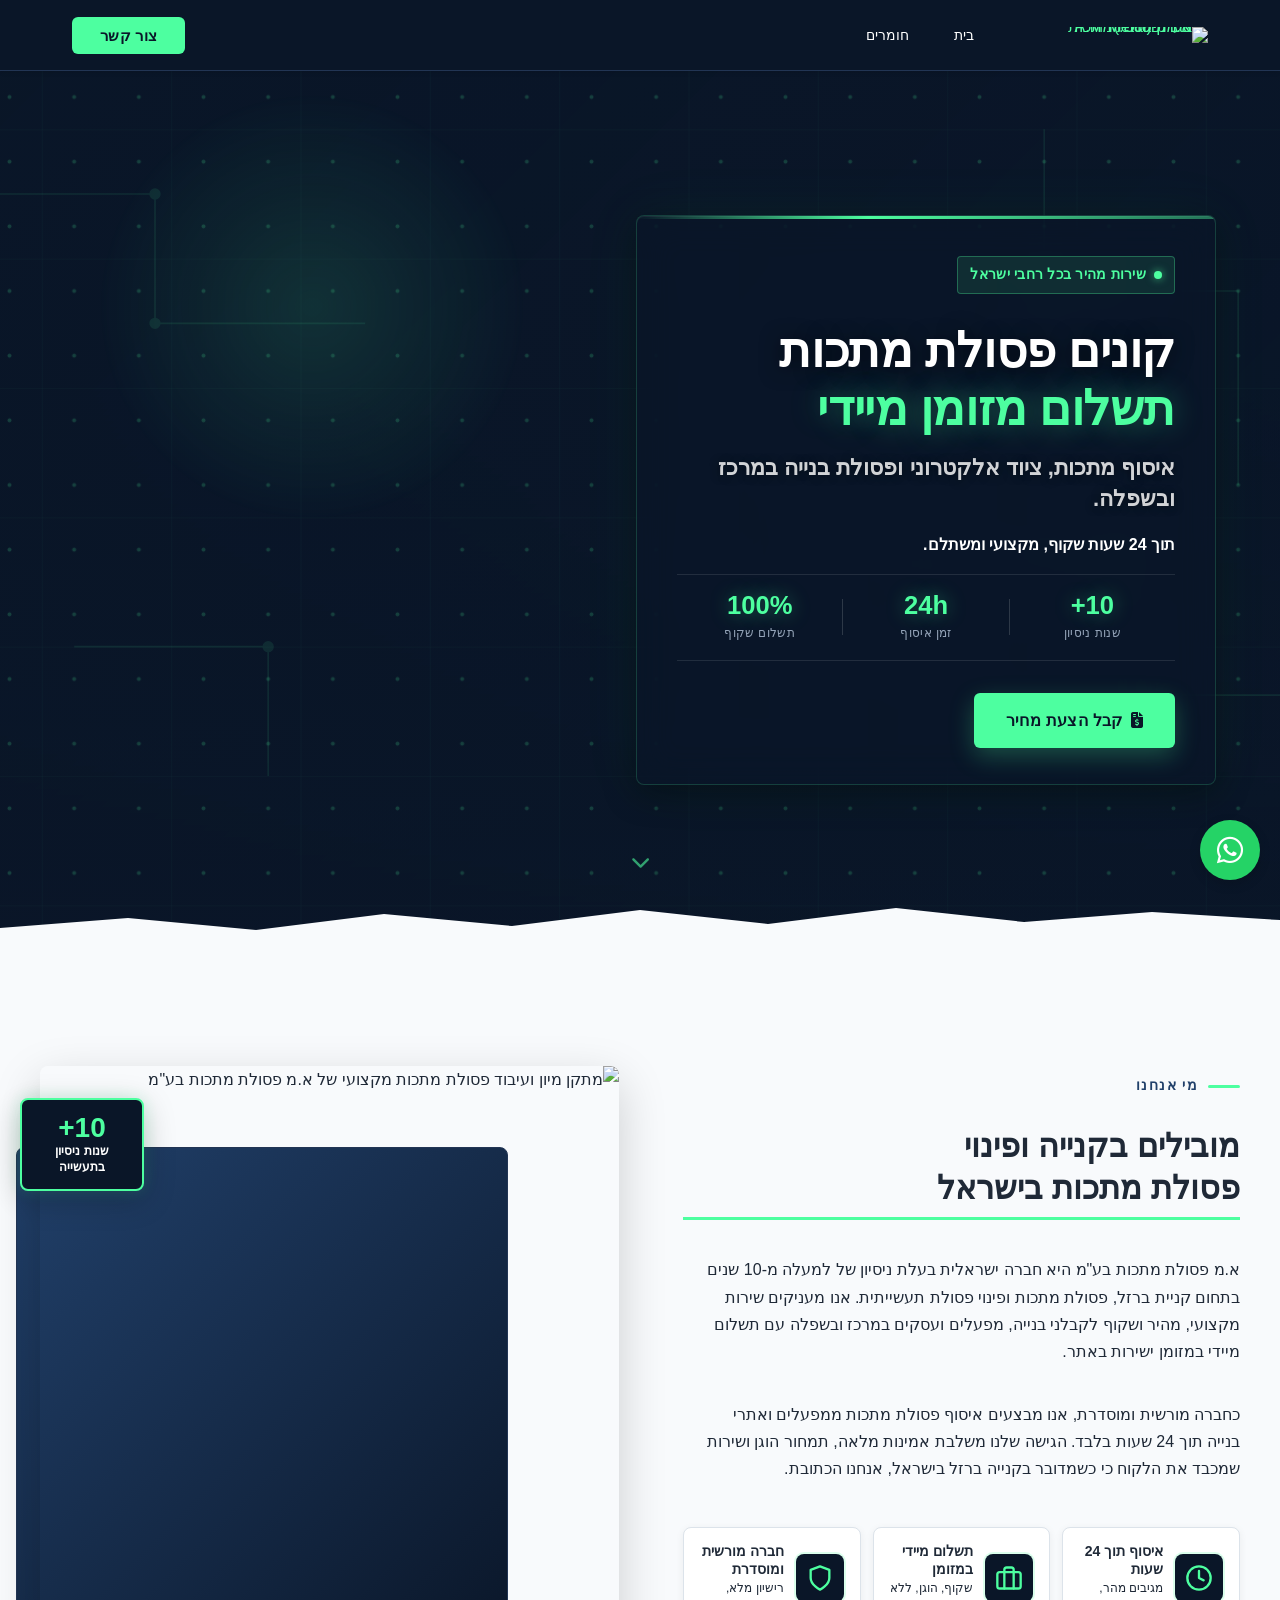
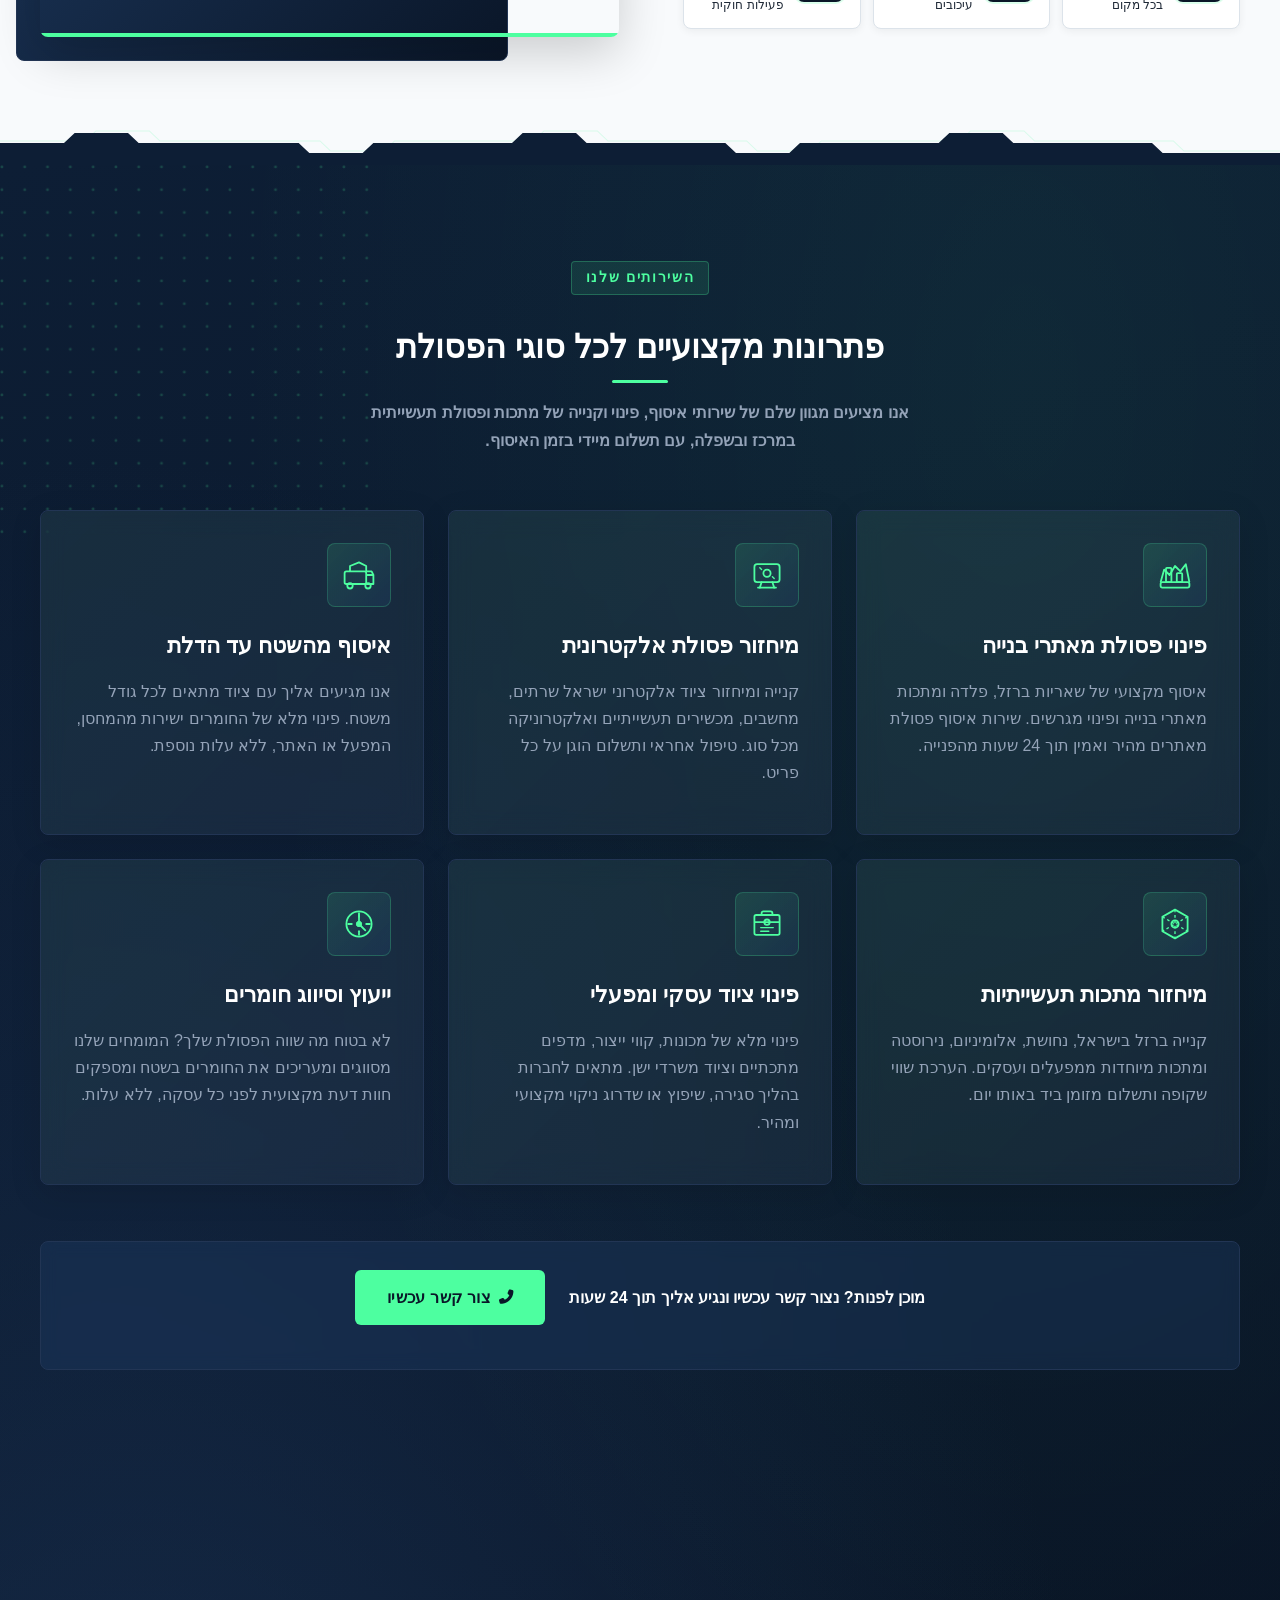
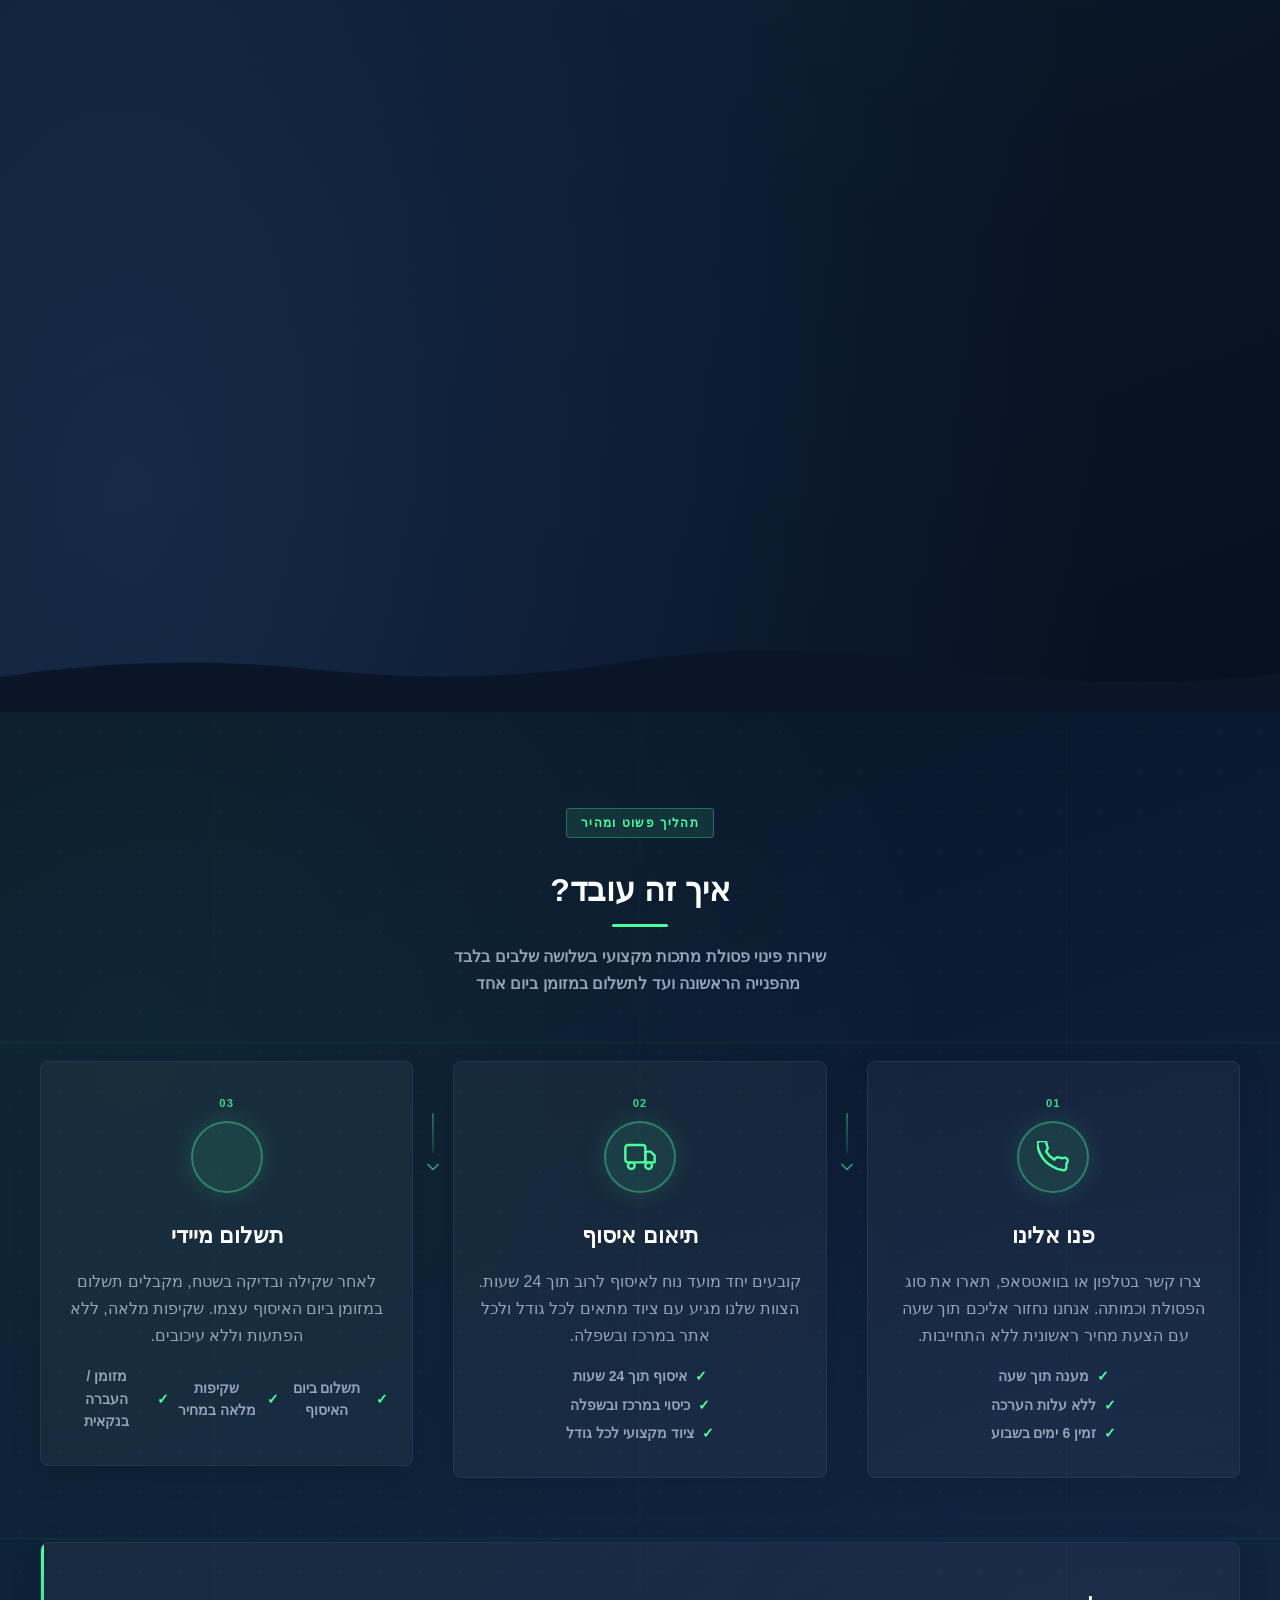
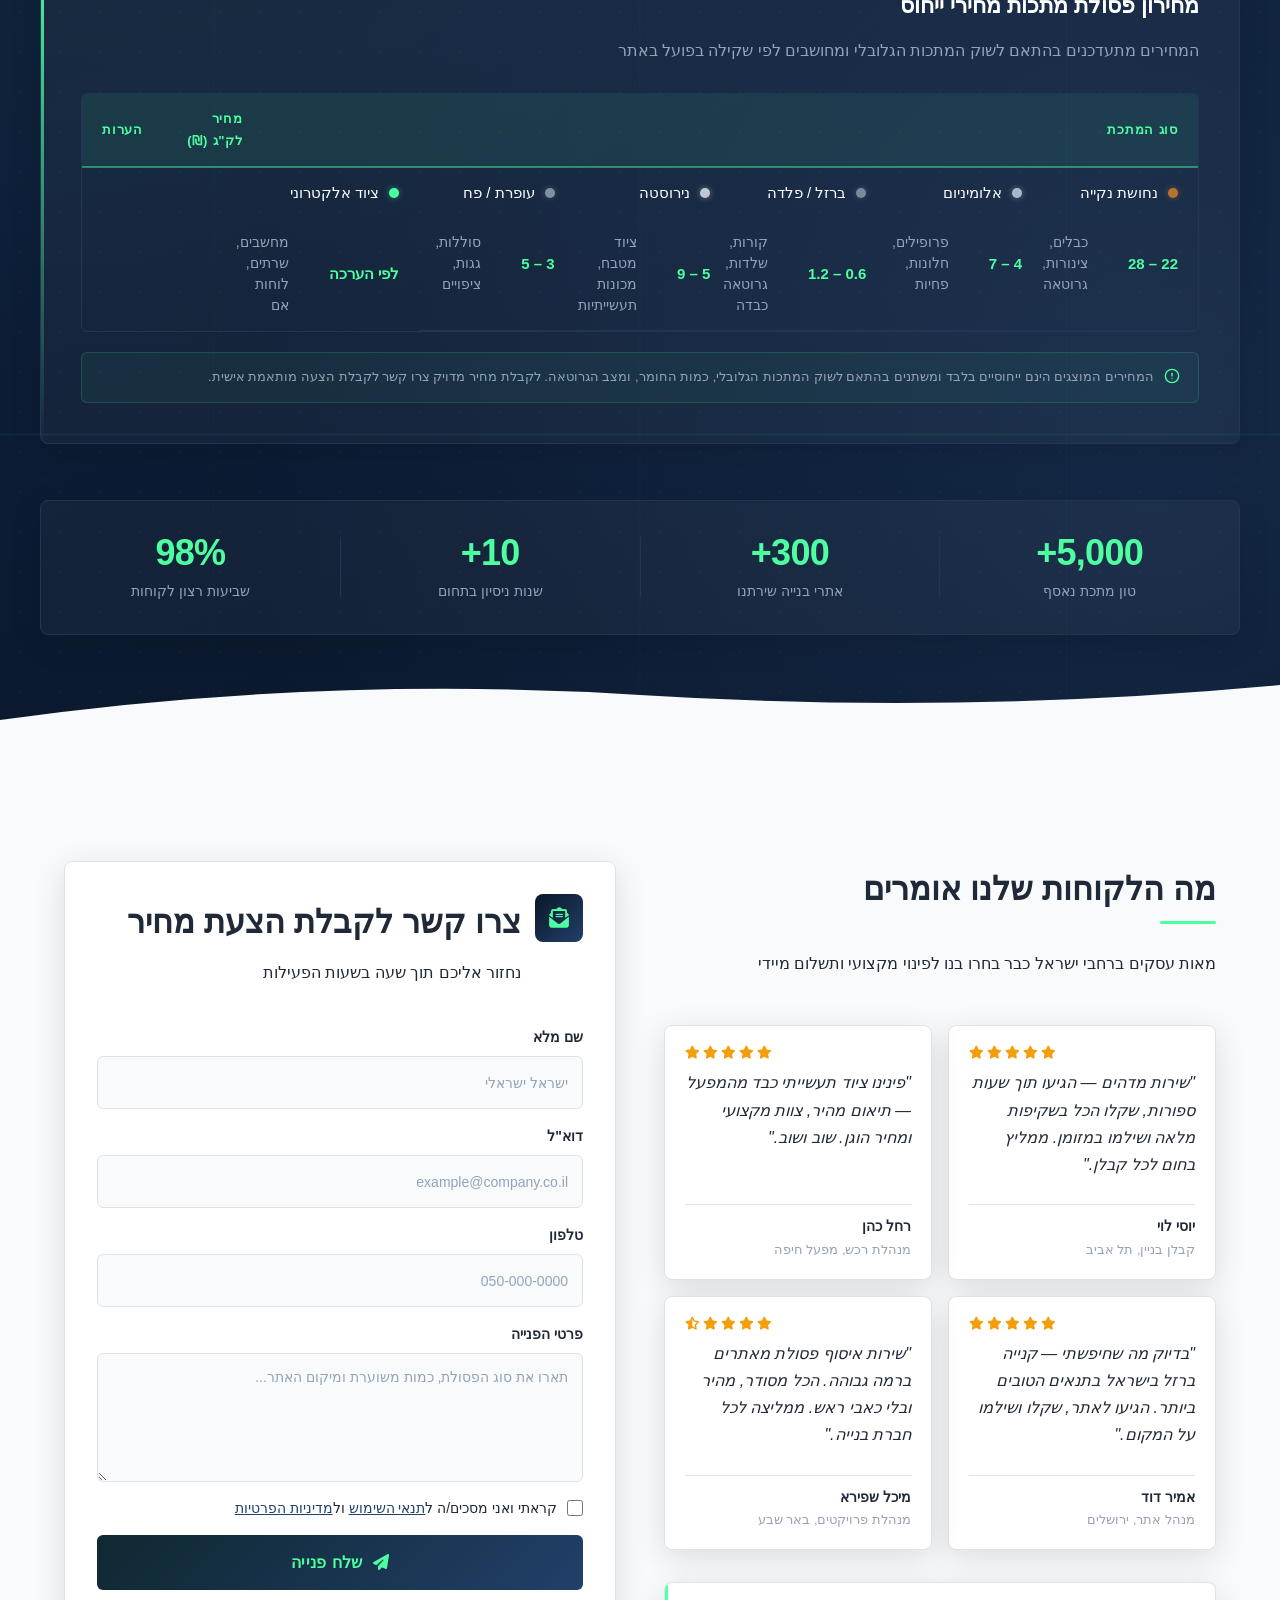
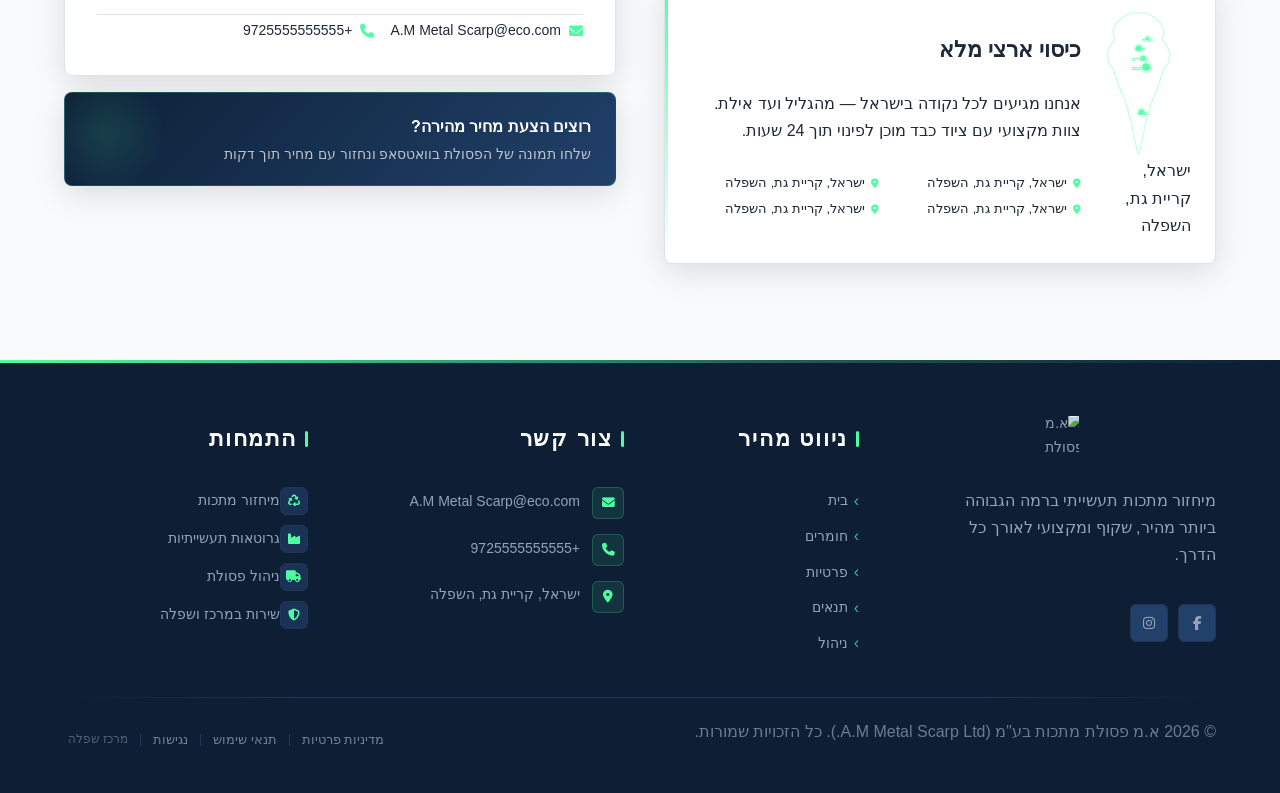
==== commit c4b4ca23: "Incremental sync: 1 page(s) — update_element, update_text" ====
--- a/index.html
+++ b/index.html
@@ -879,10 +879,10 @@
       </div>
 
       <!-- H1 -->
-      <h1 class="index-hero-h1" >קונים פסולת מתכות<br><span class="index-hero-h1-accent">תשלום מזומן מיידי</span></h1>
+      <h1 class="index-hero-h1" style="">קונים פסולת מתכות<br><span class="index-hero-h1-accent">תשלום מזומן מיידי</span></h1>
 
       <!-- H3 Subtitle -->
-      <h3 class="index-hero-subtitle index-hero-subtitle-text" style="text-align: right; max-width: none; margin-left: auto; margin-right: auto;" data-zappy-text-width="full">איסוף מתכות, ציוד אלקטרוני ופסולת בנייה במרכז ובשפלה.</h3><p ><b>תוך 24 שעות שקוף, מקצועי ומשתלם.</b></p>
+      <h3 class="index-hero-subtitle index-hero-subtitle-text" style="text-align: right; max-width: none; margin-left: auto; margin-right: auto;" data-zappy-text-width="full">איסוף מתכות, ציוד אלקטרוני ופסולת בנייה במרכז ובשפלה.</h3><p style=""><b>תוך 24 שעות שקוף, מקצועי ומשתלם.</b></p>
 
       <!-- Trust Metrics -->
       <div class="index-hero-metrics" aria-label="נתוני אמון">
@@ -903,13 +903,13 @@
       </div>
 
       <!-- CTAs -->
-      <div class="index-hero-ctas">
+      <div class="index-hero-ctas" style="">
         <a href="#contact" class="index-hero-btn-primary" data-element-type="button" data-element-id="btn-1778060927797-f4boh9q5k" data-native-element="true">
-          <i class="fas fa-file-invoice-dollar" aria-hidden="true"></i>
+          <i class="fas fa-file-invoice-dollar" aria-hidden="true" style="cursor: pointer;"></i>
           קבל הצעת מחיר
         </a>
         <a href="#" target="_blank" rel="noopener noreferrer" class="index-hero-btn-whatsapp" data-element-type="button" data-element-id="btn-1778060927797-glvqhkz8k" data-native-element="true" style="display:none !important;">
-          <i class="fab fa-whatsapp" aria-hidden="true"></i>
+          <i class="fab fa-whatsapp" aria-hidden="true" style="cursor: pointer;"></i>
           וואטסאפ עכשיו
         </a>
       </div>
@@ -944,9 +944,9 @@
 
       <h2 class="index-overview-heading">מובילים בקנייה ופינוי<br>פסולת מתכות בישראל</h2>
 
-      <p class="index-overview-body" >א.מ פסולת מתכות בע"מ היא חברה ישראלית בעלת ניסיון של למעלה מ-10 שנים בתחום קניית ברזל, פסולת מתכות ופינוי פסולת תעשייתית. אנו מעניקים שירות מקצועי, מהיר ושקוף לקבלני בנייה, מפעלים ועסקים במרכז ובשפלה עם תשלום מיידי במזומן ישירות באתר.</p>
-
-      <p class="index-overview-body" >כחברה מורשית ומוסדרת, אנו מבצעים איסוף פסולת מתכות ממפעלים ואתרי בנייה תוך 24 שעות בלבד. הגישה שלנו משלבת אמינות מלאה, תמחור הוגן ושירות שמכבד את הלקוח כי כשמדובר בקנייה ברזל בישראל, אנחנו הכתובת.</p>
+      <p class="index-overview-body" style="">א.מ פסולת מתכות בע"מ היא חברה ישראלית בעלת ניסיון של למעלה מ-10 שנים בתחום קניית ברזל, פסולת מתכות ופינוי פסולת תעשייתית. אנו מעניקים שירות מקצועי, מהיר ושקוף לקבלני בנייה, מפעלים ועסקים במרכז ובשפלה עם תשלום מיידי במזומן ישירות באתר.</p>
+
+      <p class="index-overview-body" style="">כחברה מורשית ומוסדרת, אנו מבצעים איסוף פסולת מתכות ממפעלים ואתרי בנייה תוך 24 שעות בלבד. הגישה שלנו משלבת אמינות מלאה, תמחור הוגן ושירות שמכבד את הלקוח כי כשמדובר בקנייה ברזל בישראל, אנחנו הכתובת.</p>
 
       <!-- Trust badges row -->
       <div class="index-overview-badges">
@@ -1049,7 +1049,7 @@
     <div class="index-services-section__header">
       <p><span class="index-services-section__label">השירותים שלנו</span>
       </p><h2 class="index-services-section__title">פתרונות מקצועיים לכל סוגי הפסולת</h2>
-      <p class="index-services-section__subtitle" ><b>אנו מציעים מגוון שלם של שירותי איסוף, פינוי וקנייה של מתכות ופסולת תעשייתית <br>במרכז ובשפלה, עם תשלום מיידי בזמן האיסוף.</b></p>
+      <p class="index-services-section__subtitle" style=""><b>אנו מציעים מגוון שלם של שירותי איסוף, פינוי וקנייה של מתכות ופסולת תעשייתית <br>במרכז ובשפלה, עם תשלום מיידי בזמן האיסוף.</b></p>
     </div>
 
     <!-- Services Grid -->
@@ -1067,7 +1067,7 @@
         </div>
         <div class="index-services-section__card-content">
           <h3 class="index-services-section__card-title">פינוי פסולת מאתרי בנייה</h3>
-          <p class="index-services-section__card-desc" >איסוף מקצועי של שאריות ברזל, פלדה ומתכות מאתרי בנייה ופינוי מגרשים. שירות איסוף פסולת מאתרים מהיר ואמין תוך 24 שעות מהפנייה.</p>
+          <p class="index-services-section__card-desc" style="">איסוף מקצועי של שאריות ברזל, פלדה ומתכות מאתרי בנייה ופינוי מגרשים. שירות איסוף פסולת מאתרים מהיר ואמין תוך 24 שעות מהפנייה.</p>
         </div>
       </article>
 
@@ -1086,7 +1086,7 @@
         </div>
         <div class="index-services-section__card-content">
           <h3 class="index-services-section__card-title">מיחזור פסולת אלקטרונית</h3>
-          <p class="index-services-section__card-desc" >קנייה ומיחזור ציוד אלקטרוני ישראל שרתים, מחשבים, מכשירים תעשייתיים ואלקטרוניקה מכל סוג. טיפול אחראי ותשלום הוגן על כל פריט.</p>
+          <p class="index-services-section__card-desc" style="">קנייה ומיחזור ציוד אלקטרוני ישראל שרתים, מחשבים, מכשירים תעשייתיים ואלקטרוניקה מכל סוג. טיפול אחראי ותשלום הוגן על כל פריט.</p>
         </div>
       </article>
 
@@ -1104,7 +1104,7 @@
         </div>
         <div class="index-services-section__card-content">
           <h3 class="index-services-section__card-title">איסוף מהשטח עד הדלת</h3>
-          <p class="index-services-section__card-desc" >אנו מגיעים אליך עם ציוד מתאים לכל גודל משטח. פינוי מלא של החומרים ישירות מהמחסן, המפעל או האתר, ללא עלות נוספת.</p>
+          <p class="index-services-section__card-desc" style="">אנו מגיעים אליך עם ציוד מתאים לכל גודל משטח. פינוי מלא של החומרים ישירות מהמחסן, המפעל או האתר, ללא עלות נוספת.</p>
         </div>
       </article>
 
@@ -1121,7 +1121,7 @@
         </div>
         <div class="index-services-section__card-content">
           <h3 class="index-services-section__card-title">מיחזור מתכות תעשייתיות</h3>
-          <p class="index-services-section__card-desc" >קנייה ברזל בישראל, נחושת, אלומיניום, נירוסטה ומתכות מיוחדות ממפעלים ועסקים. הערכת שווי שקופה ותשלום מזומן ביד באותו יום.</p>
+          <p class="index-services-section__card-desc" style="">קנייה ברזל בישראל, נחושת, אלומיניום, נירוסטה ומתכות מיוחדות ממפעלים ועסקים. הערכת שווי שקופה ותשלום מזומן ביד באותו יום.</p>
         </div>
       </article>
 
@@ -1139,7 +1139,7 @@
         </div>
         <div class="index-services-section__card-content">
           <h3 class="index-services-section__card-title">פינוי ציוד עסקי ומפעלי</h3>
-          <p class="index-services-section__card-desc" >פינוי מלא של מכונות, קווי ייצור, מדפים מתכתיים וציוד משרדי ישן. מתאים לחברות בהליך סגירה, שיפוץ או שדרוג ניקוי מקצועי ומהיר.</p>
+          <p class="index-services-section__card-desc" style="">פינוי מלא של מכונות, קווי ייצור, מדפים מתכתיים וציוד משרדי ישן. מתאים לחברות בהליך סגירה, שיפוץ או שדרוג ניקוי מקצועי ומהיר.</p>
         </div>
       </article>
 
@@ -1158,7 +1158,7 @@
         </div>
         <div class="index-services-section__card-content">
           <h3 class="index-services-section__card-title">ייעוץ וסיווג חומרים</h3>
-          <p class="index-services-section__card-desc" >לא בטוח מה שווה הפסולת שלך? המומחים שלנו מסווגים ומעריכים את החומרים בשטח ומספקים חוות דעת מקצועית לפני כל עסקה, ללא עלות.</p>
+          <p class="index-services-section__card-desc" style="">לא בטוח מה שווה הפסולת שלך? המומחים שלנו מסווגים ומעריכים את החומרים בשטח ומספקים חוות דעת מקצועית לפני כל עסקה, ללא עלות.</p>
         </div>
       </article>
 
@@ -1167,7 +1167,7 @@
 
     <!-- Bottom CTA strip -->
     <div class="index-services-section__cta-strip">
-      <p class="index-services-section__cta-text"  data-element-id="move-1778061083366-5fpo64qz"><b>מוכן לפנות? נצור קשר עכשיו ונגיע אליך תוך 24 שעות</b></p>
+      <p class="index-services-section__cta-text" style="" data-element-id="move-1778061083366-5fpo64qz"><b>מוכן לפנות? נצור קשר עכשיו ונגיע אליך תוך 24 שעות</b></p>
       <p><a href="#contact" class="index-services-section__cta-btn" data-element-type="button" data-element-id="btn-1778060927797-gcxb4qs9q" data-native-element="true">
         <i class="fas fa-phone-alt" aria-hidden="true"></i>
         צור קשר עכשיו
@@ -1211,7 +1211,7 @@
     <div class="index-process-section__header">
       <p><span class="index-process-section__label">תהליך פשוט ומהיר</span>
       </p><h2 class="index-process-section__title">איך זה עובד?</h2>
-      <p class="index-process-section__subtitle" ><b>שירות פינוי פסולת מתכות מקצועי בשלושה שלבים בלבד<br>&nbsp;מהפנייה הראשונה ועד לתשלום במזומן ביום אחד</b></p>
+      <p class="index-process-section__subtitle" style=""><b>שירות פינוי פסולת מתכות מקצועי בשלושה שלבים בלבד<br>&nbsp;מהפנייה הראשונה ועד לתשלום במזומן ביום אחד</b></p>
     </div>
 
     <!-- Three-Step Timeline -->
@@ -1228,7 +1228,7 @@
           </div>
         </div>
         <div class="index-process-section__step-content" style="text-align: left;">
-          <h3 class="index-process-section__step-title" >פנו אלינו</h3>
+          <h3 class="index-process-section__step-title" style="">פנו אלינו</h3>
           <p class="index-process-section__step-desc">צרו קשר בטלפון או בוואטסאפ, תארו את סוג הפסולת וכמותה. אנחנו נחזור אליכם תוך שעה עם הצעת מחיר ראשונית ללא התחייבות.</p>
           <ul class="index-process-section__step-points" style="outline: none;" data-zappy-grid-align="center"><li data-grid-item-index="0"><span class="index-process-section__check">✓</span><b> מענה תוך שעה</b></li><li data-grid-item-index="1"><span class="index-process-section__check">✓</span><b> ללא עלות הערכה</b></li><li data-grid-item-index="2"><span class="index-process-section__check">✓</span><b> זמין 6 ימים בשבוע</b></li></ul>
         </div>
@@ -1259,7 +1259,7 @@
         </div>
         <div class="index-process-section__step-content" style="text-align: left;">
           <h3 class="index-process-section__step-title">תיאום איסוף</h3>
-          <p class="index-process-section__step-desc" >קובעים יחד מועד נוח לאיסוף לרוב תוך 24 שעות. הצוות שלנו מגיע עם ציוד מתאים לכל גודל ולכל אתר במרכז ובשפלה.</p>
+          <p class="index-process-section__step-desc" style="">קובעים יחד מועד נוח לאיסוף לרוב תוך 24 שעות. הצוות שלנו מגיע עם ציוד מתאים לכל גודל ולכל אתר במרכז ובשפלה.</p>
           <ul class="index-process-section__step-points" style="max-width: none;" data-zappy-text-width="full" data-zappy-grid-align="center"><li data-grid-item-index="0"><span class="index-process-section__check">✓</span><b> איסוף תוך 24 שעות</b></li><li data-grid-item-index="1"><span class="index-process-section__check">✓</span><b> כיסוי במרכז ובשפלה</b></li><li data-grid-item-index="2"><span class="index-process-section__check">✓</span><b> ציוד מקצועי לכל גודל</b></li></ul>
         </div>
       </div>
@@ -1283,8 +1283,8 @@
           </div>
         </div>
         <div class="index-process-section__step-content" style="text-align: left;">
-          <h3 class="index-process-section__step-title" >תשלום מיידי</h3>
-          <p class="index-process-section__step-desc" >לאחר שקילה ובדיקה בשטח, מקבלים תשלום במזומן ביום האיסוף עצמו. שקיפות מלאה, ללא הפתעות וללא עיכובים.</p>
+          <h3 class="index-process-section__step-title" style="">תשלום מיידי</h3>
+          <p class="index-process-section__step-desc" style="">לאחר שקילה ובדיקה בשטח, מקבלים תשלום במזומן ביום האיסוף עצמו. שקיפות מלאה, ללא הפתעות וללא עיכובים.</p>
           <ul class="index-process-section__step-points" style="display: grid; --zappy-grid-cols: repeat(3, minmax(0, 1fr)); grid-template-columns: repeat(3, minmax(0, 1fr));" data-zappy-grid-align="center" data-zappy-explicit-columns="true"><li data-grid-item-index="0"><span class="index-process-section__check">✓</span><b> תשלום ביום האיסוף</b></li><li data-grid-item-index="1"><span class="index-process-section__check">✓</span><b> שקיפות מלאה במחיר</b></li><li data-grid-item-index="2"><span class="index-process-section__check">✓</span><b> מזומן / העברה בנקאית</b></li></ul>
         </div>
       </div>
@@ -1294,8 +1294,8 @@
     <!-- Pricing Matrix -->
     <div class="index-process-section__pricing-wrap">
       <div class="index-process-section__pricing-header">
-        <h3 class="index-process-section__pricing-title" >מחירון פסולת מתכות מחירי ייחוס</h3>
-        <p class="index-process-section__pricing-note" >המחירים מתעדכנים בהתאם לשוק המתכות הגלובלי ומחושבים לפי שקילה בפועל באתר</p>
+        <h3 class="index-process-section__pricing-title" style="">מחירון פסולת מתכות מחירי ייחוס</h3>
+        <p class="index-process-section__pricing-note" style="">המחירים מתעדכנים בהתאם לשוק המתכות הגלובלי ומחושבים לפי שקילה בפועל באתר</p>
       </div>
       <div class="index-process-section__pricing-table-wrap">
         <table class="index-process-section__pricing-table">
@@ -1360,7 +1360,7 @@
       </div>
       <div class="index-process-section__pricing-disclaimer">
         <svg data-no-icon-edit="true" aria-hidden="true" xmlns="http://www.w3.org/2000/svg" width="16" height="16" viewBox="0 0 24 24" fill="none" stroke="currentColor" stroke-width="2" stroke-linecap="round" stroke-linejoin="round"><circle cx="12" cy="12" r="10"></circle><line x1="12" y1="8" x2="12" y2="12"></line><line x1="12" y1="16" x2="12.01" y2="16"></line></svg>
-        <span>המחירים המוצגים הינם ייחוסיים בלבד ומשתנים בהתאם לשוק המתכות הגלובלי, כמות החומר, ומצב הגרוטאה. לקבלת מחיר מדויק — צרו קשר לקבלת הצעה מותאמת אישית.</span>
+        <span style="">המחירים המוצגים הינם ייחוסיים בלבד ומשתנים בהתאם לשוק המתכות הגלובלי, כמות החומר, ומצב הגרוטאה. לקבלת מחיר מדויק צרו קשר לקבלת הצעה מותאמת אישית.</span>
       </div>
     </div>
 
@@ -1581,9 +1581,9 @@
       <!-- Column 1: Company Info -->
       <div class="footer-col footer-col--brand">
         <div class="footer-logo-wrap">
-          <input type="checkbox" id="zappy-lightbox-toggle-img-1778061595527-yrzolib6h" class="zappy-lightbox-toggle" data-zappy-image-lightbox="true"><label class="zappy-lightbox-trigger" for="zappy-lightbox-toggle-img-1778061595527-yrzolib6h" data-zappy-image-lightbox="true"><div data-zappy-zoom-wrapper="true" data-element-id="img-1778061595527-yrzolib6h" data-element-type="image" data-zappy-zoom-wrapper-width="40px" data-zappy-zoom-wrapper-height="40px" data-zappy-zoom-wrapper-width-mode="px" data-zappy-zoom-wrapper-align="center" style="position: relative !important; overflow: hidden !important; width: 40px !important; max-width: 100% !important; margin-left: auto !important; margin-right: auto !important; height: 40px !important; display: block !important; cursor: pointer;" data-zappy-zoom-clip="true" data-zappy-wrapper-margins-applied="true" data-zappy-click-action="expand"><img src="/assets/a-m-metal-scarp-ltd-metal-recycling-waste-management-industrial-scrap-logo-remove_background-1778063342097-qnnc9o.png?v=1778063342097" alt="א.מ פסולת מתכות בע&quot;מ (A.M Metal Scarp Ltd.)" class="logo" data-element-type="image" data-element-id="img-1778061595527-yrzolib6h" data-zappy-footer-image="true" style="object-fit: cover !important; object-position: 50% 50% !important; margin: 0px !important; left: -10% !important; top: -10% !important; width: 120% !important; height: 120% !important; max-width: none !important; max-height: none !important; display: block; filter: none !important;" data-zappy-zoom="1.2" data-zappy-object-position="50% 50%" data-zappy-click-action="expand"></div></label>
-        </div>
-        <p class="footer-tagline" >מיחזור מתכות תעשייתי ברמה הגבוהה ביותר מהיר, שקוף ומקצועי לאורך כל הדרך.</p>
+          <input type="checkbox" id="zappy-lightbox-toggle-img-1778061595527-yrzolib6h" class="zappy-lightbox-toggle" data-zappy-image-lightbox="true"><label class="zappy-lightbox-trigger" for="zappy-lightbox-toggle-img-1778061595527-yrzolib6h" data-zappy-image-lightbox="true"><div data-zappy-zoom-wrapper="true" data-element-id="img-1778061595527-yrzolib6h" data-element-type="image" data-zappy-zoom-wrapper-width="51px" data-zappy-zoom-wrapper-height="51px" data-zappy-zoom-wrapper-width-mode="px" data-zappy-zoom-wrapper-align="center" style="cursor: pointer; position: relative !important; overflow: hidden !important; width: 51px !important; max-width: 100% !important; margin-left: auto !important; margin-right: auto !important; height: 51px !important; display: block !important;" data-zappy-zoom-clip="true" data-zappy-wrapper-margins-applied="true" data-zappy-click-action="expand" class="zappy-resizable-hover"><img src="/assets/a-m-metal-scarp-ltd-metal-recycling-waste-management-industrial-scrap-logo-remove_background-1778063342097-qnnc9o.png?v=1778063342097" alt="א.מ פסולת מתכות בע&quot;מ (A.M Metal Scarp Ltd.)" class="logo" data-element-type="image" data-element-id="img-1778061595527-yrzolib6h" data-zappy-footer-image="true" style="display: block !important; object-fit: cover !important; object-position: 50% 50% !important; margin: 0px !important; left: -10% !important; top: -10% !important; width: 120% !important; height: 120% !important; max-width: none !important; max-height: none !important; filter: none !important; position: absolute !important;" data-zappy-zoom="1.2" data-zappy-object-position="50% 50%" data-zappy-click-action="expand"></div></label>
+        </div>
+        <p class="footer-tagline" style="">מיחזור מתכות תעשייתי ברמה הגבוהה ביותר מהיר, שקוף ומקצועי לאורך כל הדרך.</p>
         <div class="footer-social">
           <a href="https://facebook.com/A.M Metal Scarp" aria-label="Facebook" class="social-link"><i class="fab fa-facebook-f"></i></a>
           <a href="https://instagram.com/A.M Metal Scarp" aria-label="Instagram" class="social-link"><i class="fab fa-instagram" data-element-type="icon" data-element-id="icon-1778061595526-sedoak6i1" data-icon-type="fontawesome"></i></a>
@@ -1627,7 +1627,7 @@
           <li><a href="/"><span class="badge-icon"><i class="fas fa-recycle" data-element-type="icon" data-element-id="icon-1778061595526-mpzshqr0j" data-icon-type="fontawesome"></i></span><span>מיחזור מתכות</span></a></li>
           <li><a href="/"><span class="badge-icon"><i class="fas fa-industry" data-element-type="icon" data-element-id="icon-1778061595526-7dawzk5yw" data-icon-type="fontawesome"></i></span><span>גרוטאות תעשייתיות</span></a></li>
           <li><a href="/"><span class="badge-icon"><i class="fas fa-truck" data-element-type="icon" data-element-id="icon-1778061595526-2thvuyr2v" data-icon-type="fontawesome"></i></span><span>ניהול פסולת</span></a></li>
-          <li><a href="/" ><span class="badge-icon"><i class="fas fa-shield-alt" data-element-type="icon" data-element-id="icon-1778061595526-y60ts4y8y" data-icon-type="fontawesome" style="cursor: pointer;"></i></span><span>שירות במרכז ושפלה</span></a></li>
+          <li><a href="/" style=""><span class="badge-icon"><i class="fas fa-shield-alt" data-element-type="icon" data-element-id="icon-1778061595526-y60ts4y8y" data-icon-type="fontawesome" style="cursor: pointer;"></i></span><span>שירות במרכז ושפלה</span></a></li>
         </ul>
       </div>
 
@@ -1639,14 +1639,14 @@
     <!-- Bottom Bar -->
     <div class="footer-bottom">
       <p class="footer-copyright">© 2026 א.מ פסולת מתכות בע"מ (A.M Metal Scarp Ltd.). כל הזכויות שמורות.</p>
-      <div class="footer-legal" >
+      <div class="footer-legal" style="">
         <a href="/privacy">מדיניות פרטיות</a>
         <span class="legal-sep"></span>
         <a href="/terms">תנאי שימוש</a>
         <span class="legal-sep"></span>
         <a href="/accessibility">נגישות</a>
         <span class="legal-sep"></span>
-        <a href="https://zappy5.com" target="_blank" class="zappy-attribution" >מרכז שפלה</a>
+        <a href="https://zappy5.com" target="_blank" class="zappy-attribution" style="">מרכז שפלה</a>
       </div>
     </div>
 
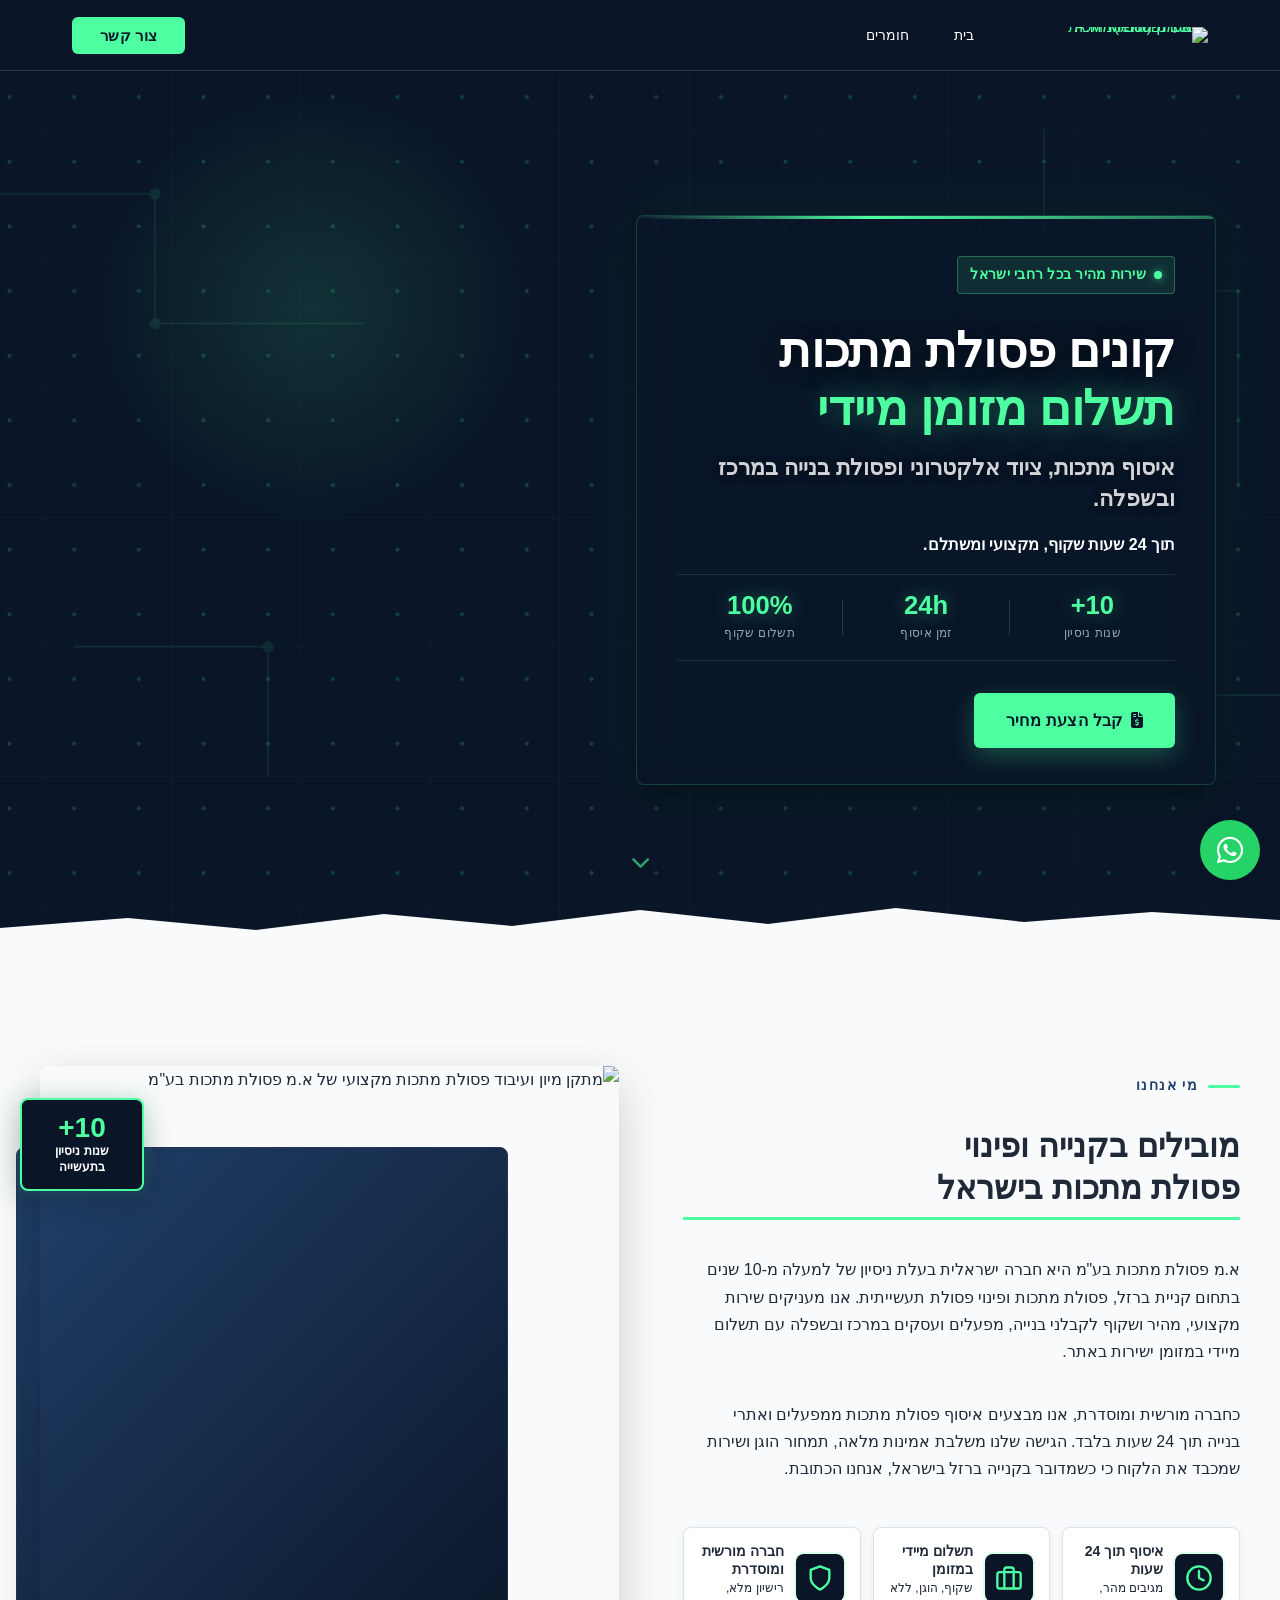
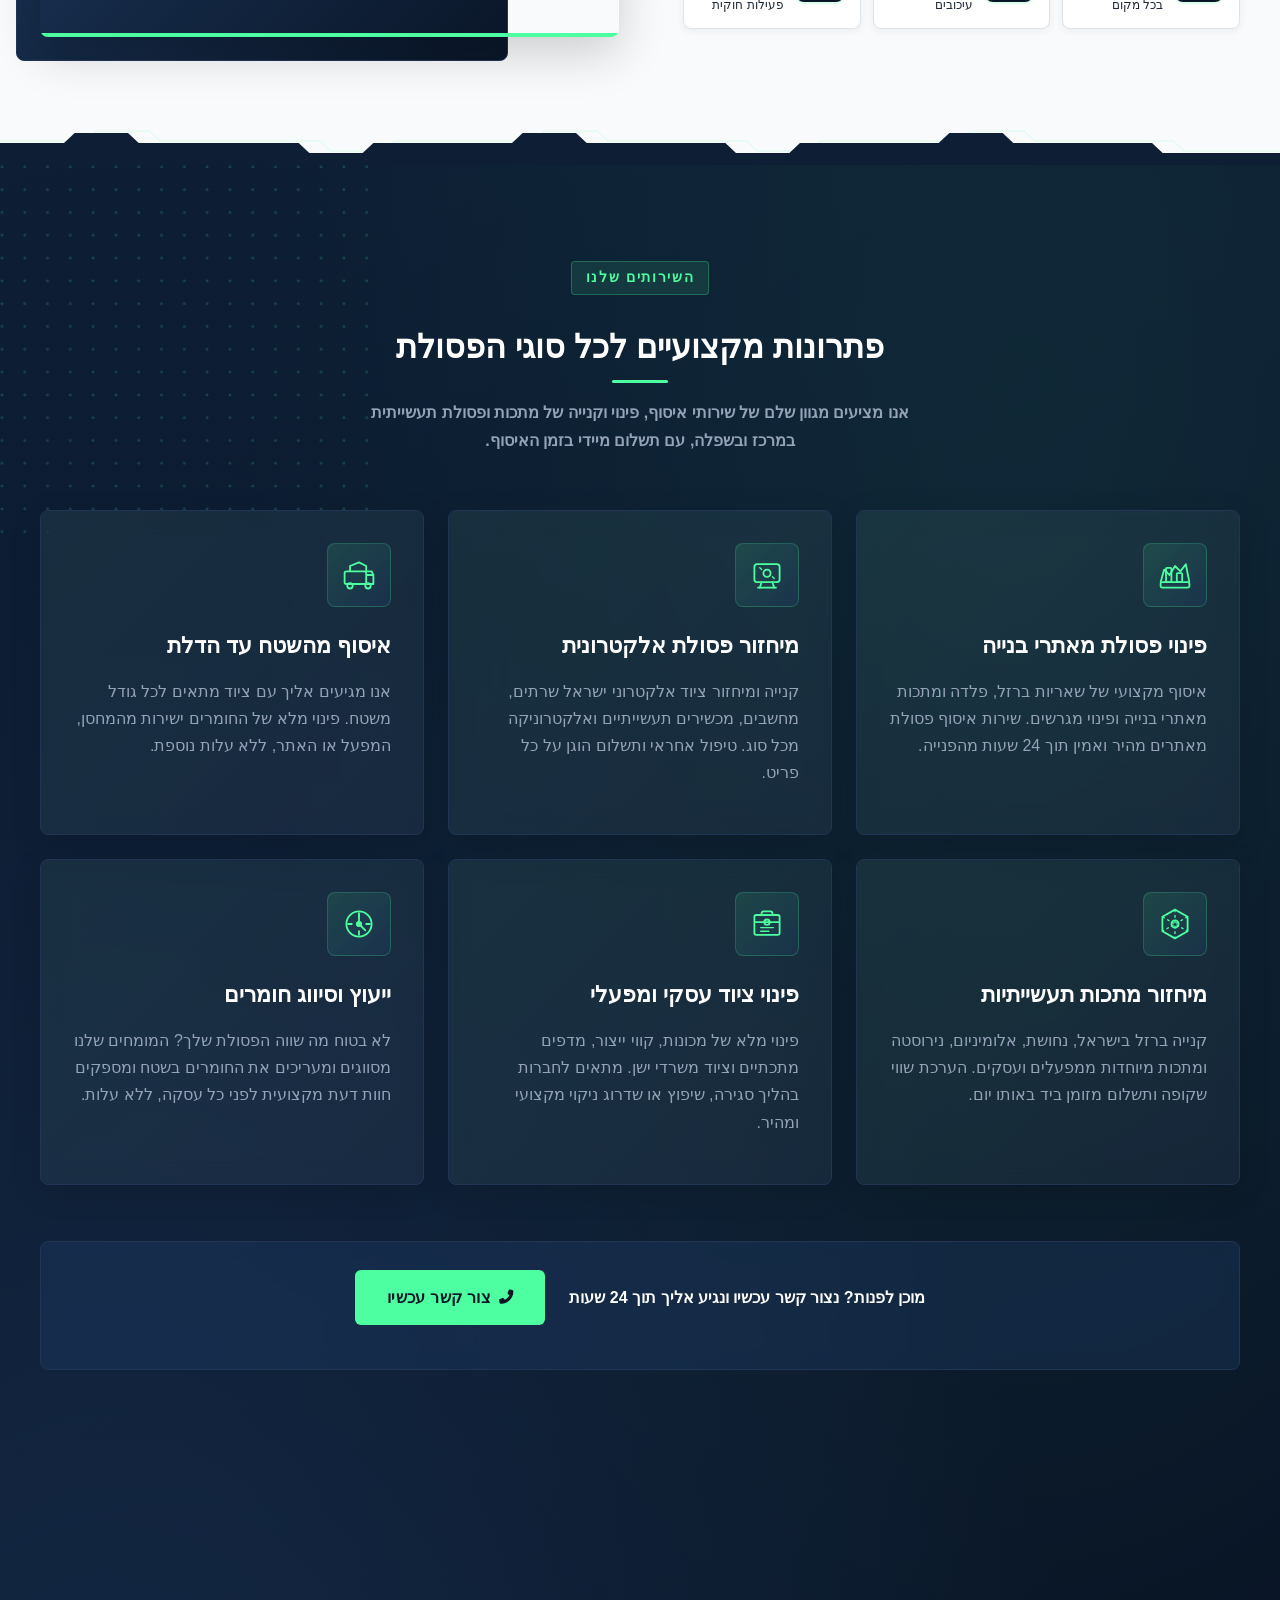
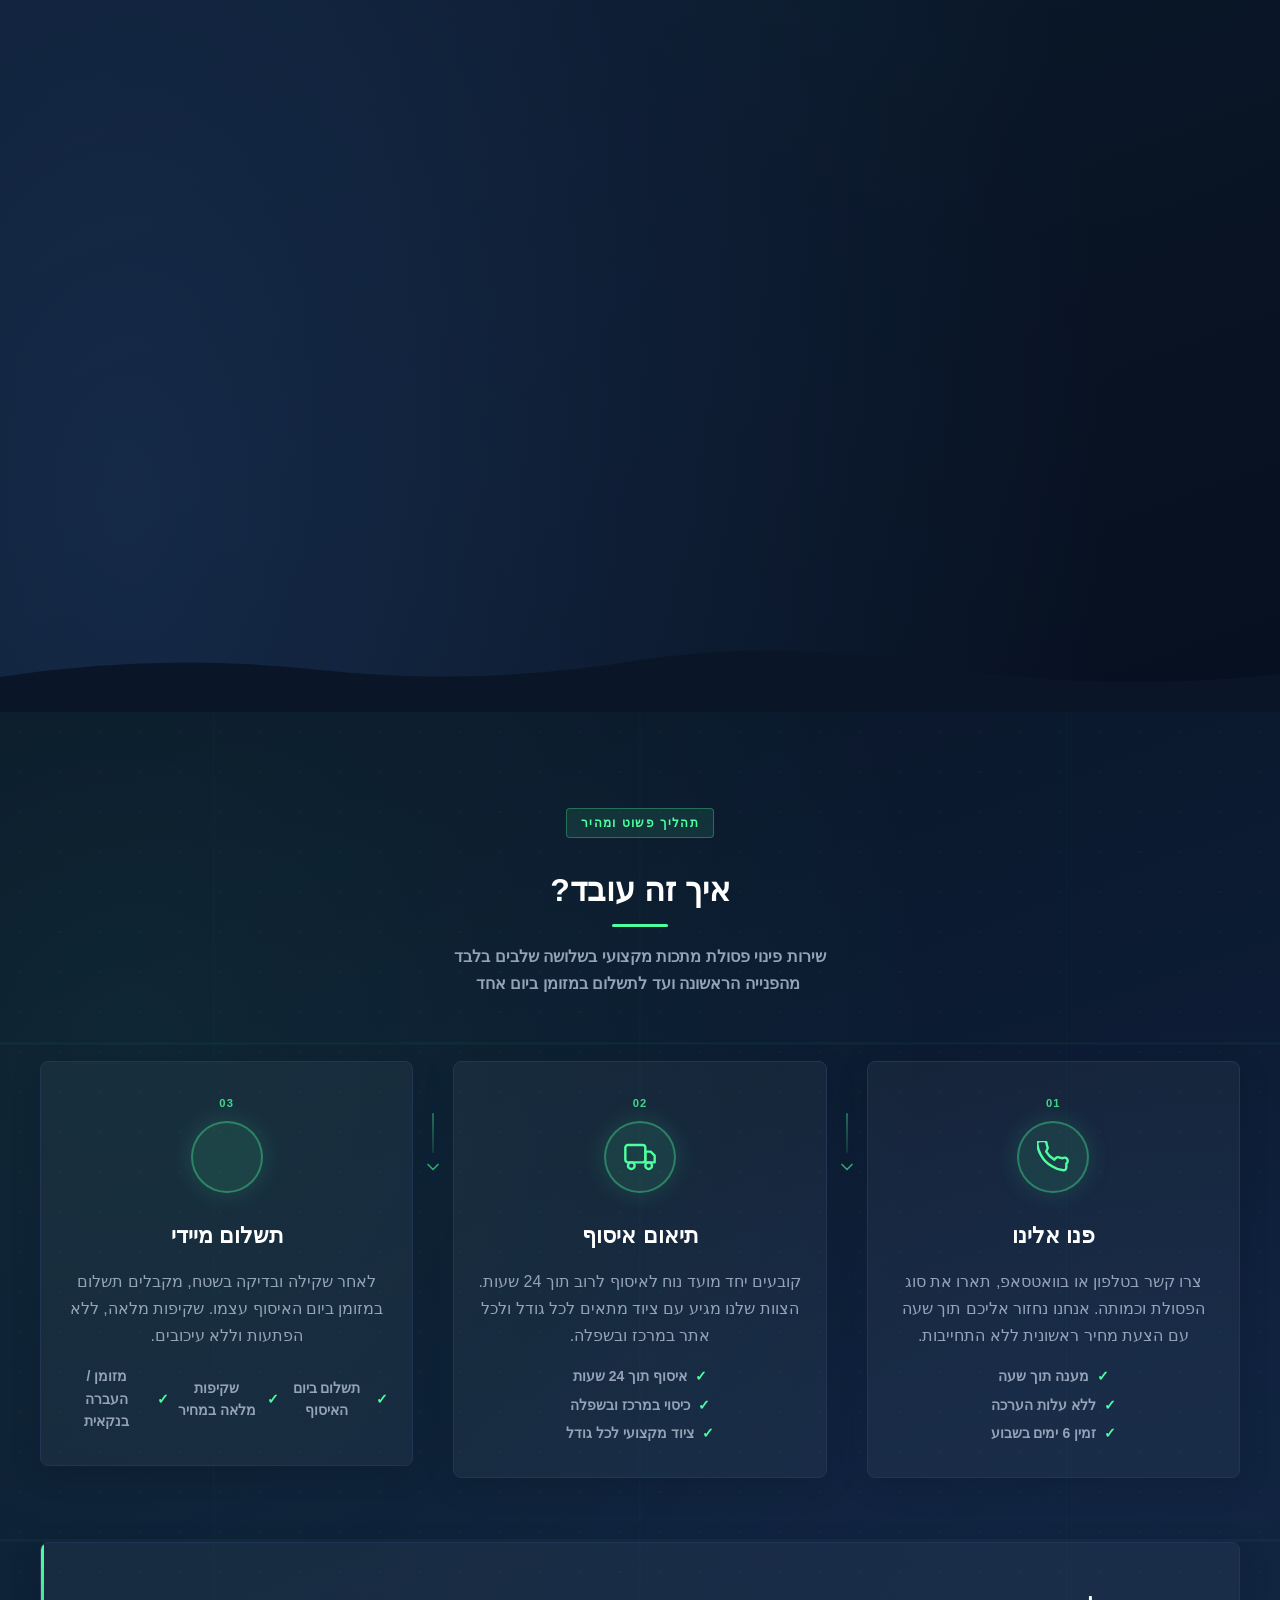
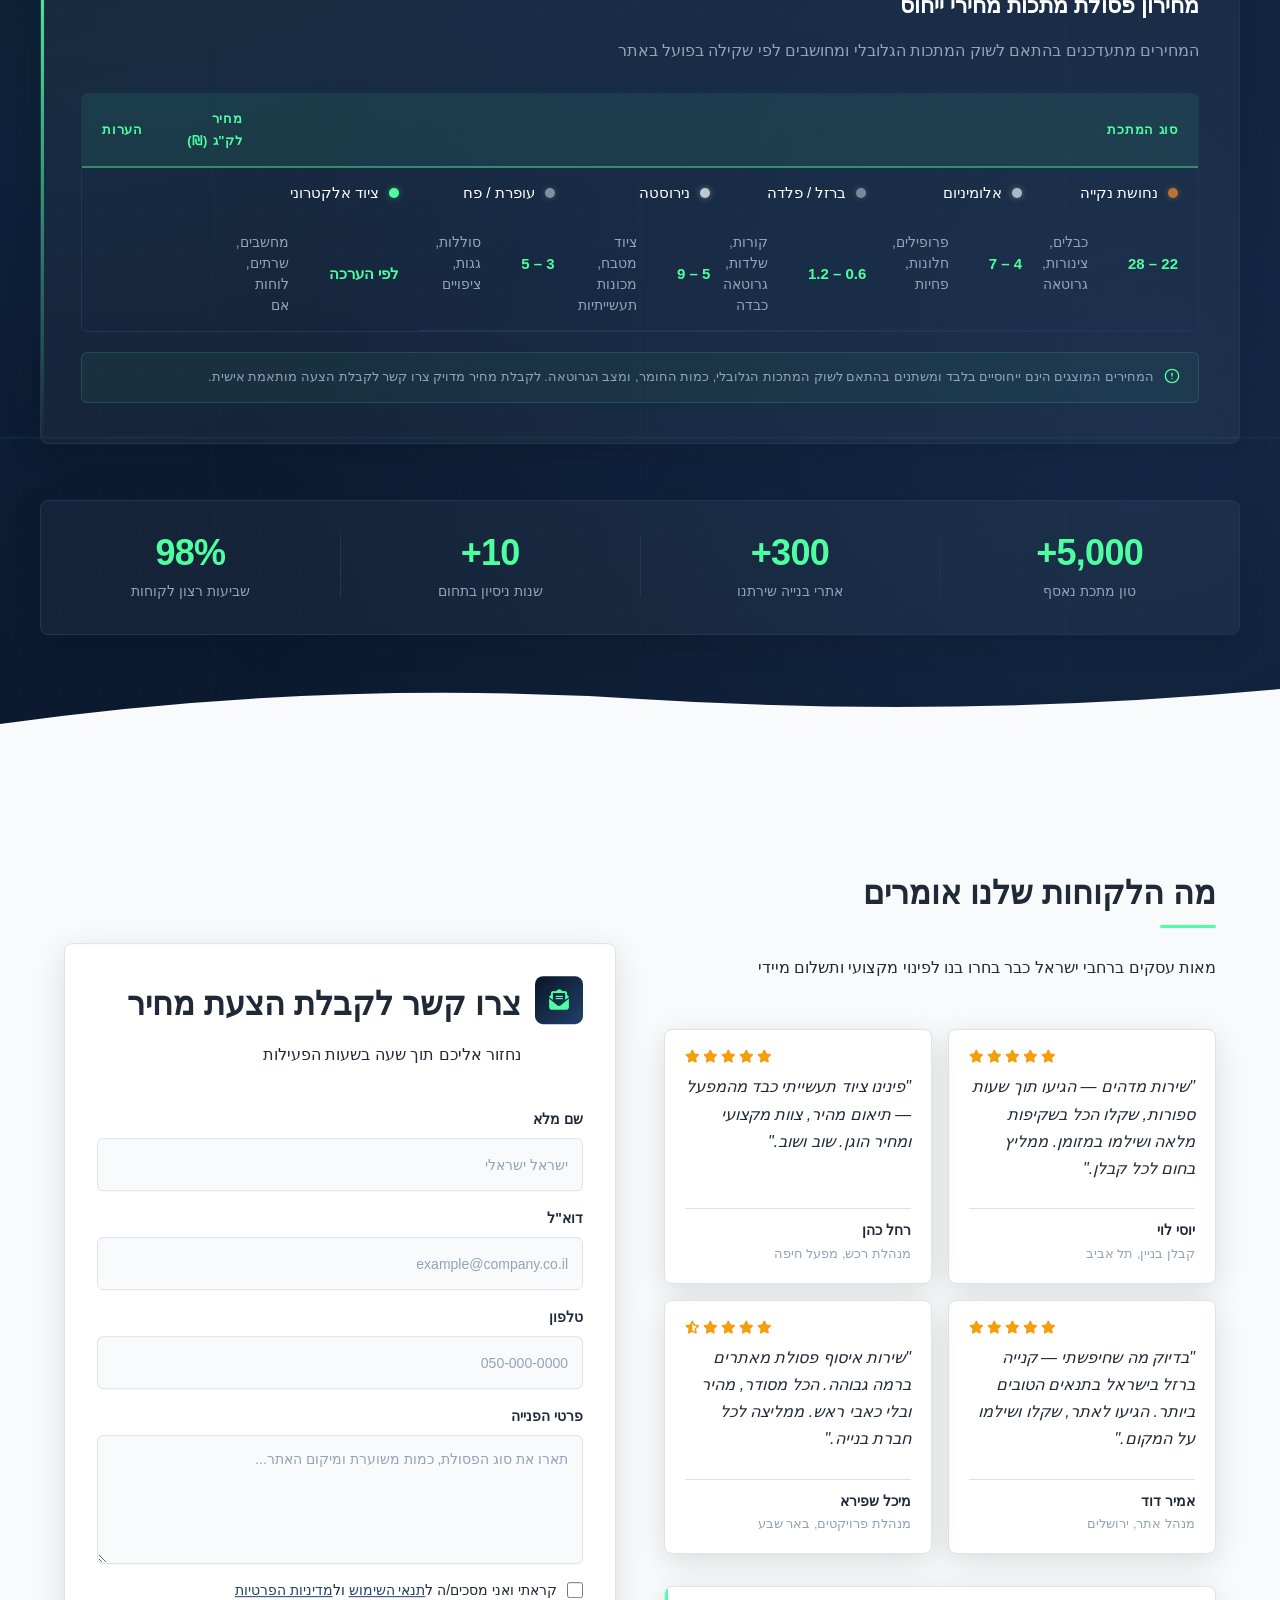
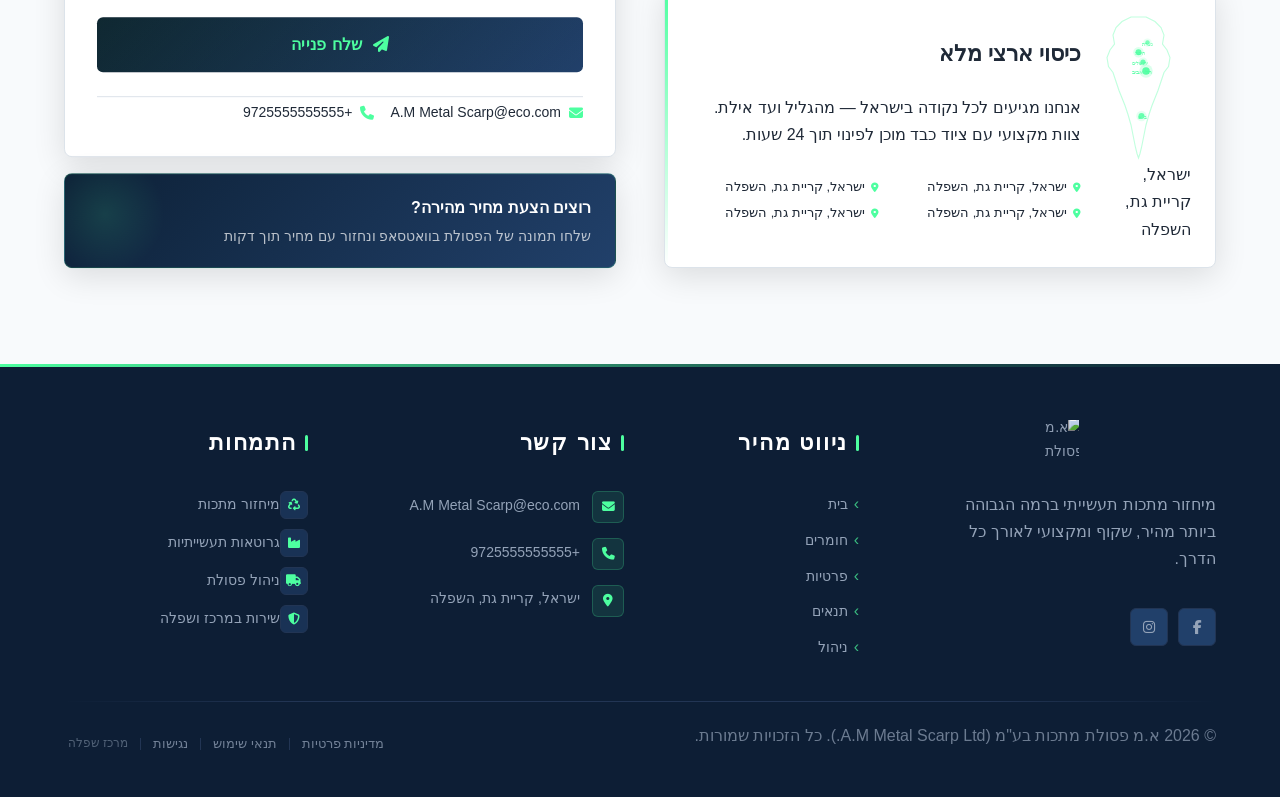
==== commit 355f9583: "Background sync: Progressive GitHub Sync" ====
--- a/index.html
+++ b/index.html
@@ -223,6 +223,7 @@
     <meta name="twitter:card" content="summary_large_image">
     <meta name="twitter:title" content="א.מ פסולת מתכות | קניית ברזל ומיחזור מתכות – תשלום מזומן מיידי">
     <meta name="twitter:description" content="קונים פסולת מתכות, ברזל, נחושת ואלומיניום – תשלום מזומן מיידי, איסוף תוך 24 שעות. 10+ שנות ניסיון, שירות מקצועי לקבלנים ומפעלים במרכז ובשפלה.">
+    <script type="application/ld+json">{"@context":"https://schema.org","@graph":[{"@type":"LocalBusiness","@id":"https://am-metal-scrap-ltd.zappy5.app#organization","name":"א.מ פסולת מתכות בע\"מ (A.M Metal Scarp Ltd.)","url":"https://am-metal-scrap-ltd.zappy5.app","description":"A.M Metal Waste Ltd. is an Israeli industrial scrap and recycling company with 10+ years of experience, projecting a premium tech-industrial brand identity that blends heavy-duty recycling with a sleek, modern SpaceX-like aesthetic. The brand emphasizes speed (24-hour pickup), fairness (transparent cash payments), and nationwide reach across all of Israel. The visual identity is dark, authoritative, and metallic — using deep navy, electric green glows, and circuit-board motifs to elevate a traditionally blue-collar industry into a sophisticated, trustworthy operation. The site is fully in Hebrew (RTL) and targets construction contractors, factories, and businesses seeking professional scrap removal with immediate payment.","address":{"@type":"PostalAddress","streetAddress":"ישראל, קריית גת, השפלה"},"contactPoint":[{"@type":"ContactPoint","contactType":"customer service","email":"A.M Metal Scarp@eco.com","telephone":"+9725555555555"}]},{"@type":"WebSite","@id":"https://am-metal-scrap-ltd.zappy5.app#website","url":"https://am-metal-scrap-ltd.zappy5.app","name":"א.מ פסולת מתכות בע\"מ (A.M Metal Scarp Ltd.)","publisher":{"@id":"https://am-metal-scrap-ltd.zappy5.app#organization"}},{"@type":"ContactPage","@id":"https://am-metal-scrap-ltd.zappy5.app#contactpage","url":"https://am-metal-scrap-ltd.zappy5.app","name":"א.מ פסולת מתכות בע\"מ | קניית ברזל ומיחזור מתכות – תשלום מזומן מיידי","mainEntity":{"@id":"https://am-metal-scrap-ltd.zappy5.app#organization"},"potentialAction":{"@type":"CommunicateAction","target":{"@type":"EntryPoint","urlTemplate":"https://am-metal-scrap-ltd.zappy5.app/api/email/contact-form","actionPlatform":["http/method=POST"],"contentType":"application/json"},"instrument":[{"@type":"PropertyValue","name":"name","propertyID":"text","valueRequired":true,"description":"ישראל ישראלי"},{"@type":"PropertyValue","name":"email","propertyID":"email","valueRequired":true,"description":"example@company.co.il"},{"@type":"PropertyValue","name":"phone","propertyID":"tel","valueRequired":true,"description":"050-000-0000"},{"@type":"PropertyValue","name":"message","propertyID":"textarea","valueRequired":true,"description":"תארו את סוג הפסולת, כמות משוערת ומיקום האתר..."},{"@type":"PropertyValue","name":"privacy_consent","propertyID":"checkbox","valueRequired":true}]}}]}</script>
     <meta property="og:type" content="website">
   <meta property="og:locale" content="he_IL">
   
@@ -284,15 +285,15 @@
         .nav-menu li:has(.sub-menu) > .menu-group-title, nav li:has(.sub-menu) > .menu-group-title, .navbar li:has(.sub-menu) > .menu-group-title, #navMenu li:has(.sub-menu) > .menu-group-title { flex: 1 !important; min-width: 0 !important; padding: 0 !important; line-height: inherit !important; }
         .nav-menu li:has(.sub-menu) > .sub-menu, nav li:has(.sub-menu) > .sub-menu, .navbar li:has(.sub-menu) > .sub-menu, #navMenu li:has(.sub-menu) > .sub-menu { flex-basis: 100% !important; width: 100% !important; }
         .nav-menu li:has(.sub-menu) > a [class*="chevron"], .nav-menu li:has(.sub-menu) > a [class*="arrow"], .nav-menu li:has(.sub-menu) > a .fa-chevron-down, .nav-menu li:has(.sub-menu) > a .fa-angle-down, nav li:has(.sub-menu) > a [class*="chevron"], nav li:has(.sub-menu) > a [class*="arrow"], #navMenu li:has(.sub-menu) > a [class*="chevron"], #navMenu li:has(.sub-menu) > a [class*="arrow"] { display: none !important; visibility: hidden !important; }
-        .mobile-submenu-toggle { display: flex !important; align-items: center !important; justify-content: center !important; width: 44px !important; height: auto !important; background: transparent !important; border: none !important; cursor: pointer !important; color: var(--text-dark) !important; position: static !important; flex-shrink: 0 !important; align-self: stretch !important; z-index: 2 !important; padding: 0 !important; margin: 0 !important; }
+        .mobile-submenu-toggle { display: flex !important; align-items: center !important; justify-content: center !important; width: 44px !important; height: auto !important; background: transparent !important; border: none !important; cursor: pointer !important; color: var(--text-light) !important; position: static !important; flex-shrink: 0 !important; align-self: stretch !important; z-index: 2 !important; padding: 0 !important; margin: 0 !important; }
         .mobile-submenu-toggle::after { content: '' !important; width: 0 !important; height: 0 !important; border-left: 6px solid transparent !important; border-right: 6px solid transparent !important; border-top: 7px solid currentColor !important; transition: transform 0.3s ease !important; }
         .mobile-submenu-toggle.expanded::after { transform: rotate(180deg) !important; }
-        .sub-menu a { padding: 10px 0 !important; display: block !important; color: var(--text-dark) !important; white-space: normal !important; }
+        .sub-menu a { padding: 10px 0 !important; display: block !important; color: var(--text-light) !important; white-space: normal !important; }
         .sub-menu .zappy-nav-child > a { padding-left: 28px !important; font-size: 0.9em !important; opacity: 0.85 !important; }
         [dir="rtl"] .sub-menu .zappy-nav-child > a, html[lang="he"] .sub-menu .zappy-nav-child > a, html[lang="ar"] .sub-menu .zappy-nav-child > a { padding-left: 0 !important; padding-right: 28px !important; }
         .sub-menu .zappy-nav-parent > a { font-weight: 600 !important; }
         .nav-menu.active, #navMenu.active { max-width: 100vw !important; overflow-x: hidden !important; box-sizing: border-box !important; }
-        .navbar .sub-menu li a, nav.navbar .sub-menu li a, .zappy-products-dropdown .sub-menu a { color: var(--text-dark) !important; }
+        .navbar .sub-menu li a, nav.navbar .sub-menu li a, .zappy-products-dropdown .sub-menu a { color: var(--text-light) !important; }
       }
       @media (min-width: 769px) { .mobile-submenu-toggle { display: none !important; } }
     </style>
@@ -318,18 +319,18 @@
         #mic-access-tool-general-button, .mic-access-tool-general-button,
         #mic-init-access-tool .mic-access-tool-general-button, #mic-init-access-tool #mic-access-tool-general-button,
         ._access-icon { display: flex !important; visibility: visible !important; opacity: 1 !important; pointer-events: auto !important; }
-        #mic-access-tool-box, .mic-access-tool-box, #mic-init-access-tool #mic-access-tool-box,
-        div[id*="mic-access-tool-box"], ._access-menu {
-          visibility: hidden; opacity: 0; pointer-events: auto !important;
+        #mic-access-tool-box.opened-mic-access-tool, .mic-access-tool-box.opened-mic-access-tool,
+        #mic-init-access-tool #mic-access-tool-box.opened-mic-access-tool {
+          visibility: visible !important; opacity: 1 !important; pointer-events: auto !important;
         }
       }
       @media (min-width: 769px) {
         #mic-access-tool-general-button, .mic-access-tool-general-button,
         #mic-init-access-tool .mic-access-tool-general-button, #mic-init-access-tool #mic-access-tool-general-button,
         ._access-icon { display: flex !important; visibility: visible !important; opacity: 1 !important; pointer-events: auto !important; }
-        #mic-access-tool-box, .mic-access-tool-box, #mic-init-access-tool #mic-access-tool-box,
-        div[id*="mic-access-tool-box"], ._access-menu {
-          visibility: hidden; opacity: 0; pointer-events: auto !important;
+        #mic-access-tool-box.opened-mic-access-tool, .mic-access-tool-box.opened-mic-access-tool,
+        #mic-init-access-tool #mic-access-tool-box.opened-mic-access-tool {
+          visibility: visible !important; opacity: 1 !important; pointer-events: auto !important;
         }
       }
     </style>
@@ -417,7 +418,7 @@
   <div class="nav-container">
     <div class="nav-right-group"><div class="nav-brand">
       <a href="/" class="logo-link">
-        <img src="/assets/a-m-metal-scarp-ltd-metal-recycling-waste-management-industrial-scrap-logo-1778063406771-ltamnn.webp?v=1778063407071-bg3sl8" alt="א.מ פסולת מתכות בע&quot;מ (A.M Metal Scarp Ltd.)" class="logo">
+        <img src="/assets/a-m-metal-scarp-ltd-metal-recycling-waste-management-industrial-scrap-logo-1778159197967-tn33iy.webp?v=1778159199632-dalgy6" alt="א.מ פסולת מתכות בע&quot;מ (A.M Metal Scarp Ltd.)" class="logo">
       </a>
     </div><ul class="nav-menu" id="navMenu"><li><a href="/">בית</a></li><li><a href="/materials">חומרים</a></li><li style="display: none !important;" class="zappy-hidden-menu-item"><a href="/admin">ניהול</a></li></ul></div>
 
@@ -879,10 +880,10 @@
       </div>
 
       <!-- H1 -->
-      <h1 class="index-hero-h1" style="">קונים פסולת מתכות<br><span class="index-hero-h1-accent">תשלום מזומן מיידי</span></h1>
+      <h1 class="index-hero-h1" >קונים פסולת מתכות<br><span class="index-hero-h1-accent">תשלום מזומן מיידי</span></h1>
 
       <!-- H3 Subtitle -->
-      <h3 class="index-hero-subtitle index-hero-subtitle-text" style="text-align: right; max-width: none; margin-left: auto; margin-right: auto;" data-zappy-text-width="full">איסוף מתכות, ציוד אלקטרוני ופסולת בנייה במרכז ובשפלה.</h3><p style=""><b>תוך 24 שעות שקוף, מקצועי ומשתלם.</b></p>
+      <h3 class="index-hero-subtitle index-hero-subtitle-text" style="text-align: right; max-width: none; margin-left: auto; margin-right: auto;" data-zappy-text-width="full">איסוף מתכות, ציוד אלקטרוני ופסולת בנייה במרכז ובשפלה.</h3><p ><b>תוך 24 שעות שקוף, מקצועי ומשתלם.</b></p>
 
       <!-- Trust Metrics -->
       <div class="index-hero-metrics" aria-label="נתוני אמון">
@@ -903,7 +904,7 @@
       </div>
 
       <!-- CTAs -->
-      <div class="index-hero-ctas" style="">
+      <div class="index-hero-ctas" >
         <a href="#contact" class="index-hero-btn-primary" data-element-type="button" data-element-id="btn-1778060927797-f4boh9q5k" data-native-element="true">
           <i class="fas fa-file-invoice-dollar" aria-hidden="true" style="cursor: pointer;"></i>
           קבל הצעת מחיר
@@ -944,9 +945,9 @@
 
       <h2 class="index-overview-heading">מובילים בקנייה ופינוי<br>פסולת מתכות בישראל</h2>
 
-      <p class="index-overview-body" style="">א.מ פסולת מתכות בע"מ היא חברה ישראלית בעלת ניסיון של למעלה מ-10 שנים בתחום קניית ברזל, פסולת מתכות ופינוי פסולת תעשייתית. אנו מעניקים שירות מקצועי, מהיר ושקוף לקבלני בנייה, מפעלים ועסקים במרכז ובשפלה עם תשלום מיידי במזומן ישירות באתר.</p>
-
-      <p class="index-overview-body" style="">כחברה מורשית ומוסדרת, אנו מבצעים איסוף פסולת מתכות ממפעלים ואתרי בנייה תוך 24 שעות בלבד. הגישה שלנו משלבת אמינות מלאה, תמחור הוגן ושירות שמכבד את הלקוח כי כשמדובר בקנייה ברזל בישראל, אנחנו הכתובת.</p>
+      <p class="index-overview-body" >א.מ פסולת מתכות בע"מ היא חברה ישראלית בעלת ניסיון של למעלה מ-10 שנים בתחום קניית ברזל, פסולת מתכות ופינוי פסולת תעשייתית. אנו מעניקים שירות מקצועי, מהיר ושקוף לקבלני בנייה, מפעלים ועסקים במרכז ובשפלה עם תשלום מיידי במזומן ישירות באתר.</p>
+
+      <p class="index-overview-body" >כחברה מורשית ומוסדרת, אנו מבצעים איסוף פסולת מתכות ממפעלים ואתרי בנייה תוך 24 שעות בלבד. הגישה שלנו משלבת אמינות מלאה, תמחור הוגן ושירות שמכבד את הלקוח כי כשמדובר בקנייה ברזל בישראל, אנחנו הכתובת.</p>
 
       <!-- Trust badges row -->
       <div class="index-overview-badges">
@@ -1049,7 +1050,7 @@
     <div class="index-services-section__header">
       <p><span class="index-services-section__label">השירותים שלנו</span>
       </p><h2 class="index-services-section__title">פתרונות מקצועיים לכל סוגי הפסולת</h2>
-      <p class="index-services-section__subtitle" style=""><b>אנו מציעים מגוון שלם של שירותי איסוף, פינוי וקנייה של מתכות ופסולת תעשייתית <br>במרכז ובשפלה, עם תשלום מיידי בזמן האיסוף.</b></p>
+      <p class="index-services-section__subtitle" ><b>אנו מציעים מגוון שלם של שירותי איסוף, פינוי וקנייה של מתכות ופסולת תעשייתית <br>במרכז ובשפלה, עם תשלום מיידי בזמן האיסוף.</b></p>
     </div>
 
     <!-- Services Grid -->
@@ -1067,7 +1068,7 @@
         </div>
         <div class="index-services-section__card-content">
           <h3 class="index-services-section__card-title">פינוי פסולת מאתרי בנייה</h3>
-          <p class="index-services-section__card-desc" style="">איסוף מקצועי של שאריות ברזל, פלדה ומתכות מאתרי בנייה ופינוי מגרשים. שירות איסוף פסולת מאתרים מהיר ואמין תוך 24 שעות מהפנייה.</p>
+          <p class="index-services-section__card-desc" >איסוף מקצועי של שאריות ברזל, פלדה ומתכות מאתרי בנייה ופינוי מגרשים. שירות איסוף פסולת מאתרים מהיר ואמין תוך 24 שעות מהפנייה.</p>
         </div>
       </article>
 
@@ -1086,7 +1087,7 @@
         </div>
         <div class="index-services-section__card-content">
           <h3 class="index-services-section__card-title">מיחזור פסולת אלקטרונית</h3>
-          <p class="index-services-section__card-desc" style="">קנייה ומיחזור ציוד אלקטרוני ישראל שרתים, מחשבים, מכשירים תעשייתיים ואלקטרוניקה מכל סוג. טיפול אחראי ותשלום הוגן על כל פריט.</p>
+          <p class="index-services-section__card-desc" >קנייה ומיחזור ציוד אלקטרוני ישראל שרתים, מחשבים, מכשירים תעשייתיים ואלקטרוניקה מכל סוג. טיפול אחראי ותשלום הוגן על כל פריט.</p>
         </div>
       </article>
 
@@ -1104,7 +1105,7 @@
         </div>
         <div class="index-services-section__card-content">
           <h3 class="index-services-section__card-title">איסוף מהשטח עד הדלת</h3>
-          <p class="index-services-section__card-desc" style="">אנו מגיעים אליך עם ציוד מתאים לכל גודל משטח. פינוי מלא של החומרים ישירות מהמחסן, המפעל או האתר, ללא עלות נוספת.</p>
+          <p class="index-services-section__card-desc" >אנו מגיעים אליך עם ציוד מתאים לכל גודל משטח. פינוי מלא של החומרים ישירות מהמחסן, המפעל או האתר, ללא עלות נוספת.</p>
         </div>
       </article>
 
@@ -1121,7 +1122,7 @@
         </div>
         <div class="index-services-section__card-content">
           <h3 class="index-services-section__card-title">מיחזור מתכות תעשייתיות</h3>
-          <p class="index-services-section__card-desc" style="">קנייה ברזל בישראל, נחושת, אלומיניום, נירוסטה ומתכות מיוחדות ממפעלים ועסקים. הערכת שווי שקופה ותשלום מזומן ביד באותו יום.</p>
+          <p class="index-services-section__card-desc" >קנייה ברזל בישראל, נחושת, אלומיניום, נירוסטה ומתכות מיוחדות ממפעלים ועסקים. הערכת שווי שקופה ותשלום מזומן ביד באותו יום.</p>
         </div>
       </article>
 
@@ -1139,7 +1140,7 @@
         </div>
         <div class="index-services-section__card-content">
           <h3 class="index-services-section__card-title">פינוי ציוד עסקי ומפעלי</h3>
-          <p class="index-services-section__card-desc" style="">פינוי מלא של מכונות, קווי ייצור, מדפים מתכתיים וציוד משרדי ישן. מתאים לחברות בהליך סגירה, שיפוץ או שדרוג ניקוי מקצועי ומהיר.</p>
+          <p class="index-services-section__card-desc" >פינוי מלא של מכונות, קווי ייצור, מדפים מתכתיים וציוד משרדי ישן. מתאים לחברות בהליך סגירה, שיפוץ או שדרוג ניקוי מקצועי ומהיר.</p>
         </div>
       </article>
 
@@ -1158,7 +1159,7 @@
         </div>
         <div class="index-services-section__card-content">
           <h3 class="index-services-section__card-title">ייעוץ וסיווג חומרים</h3>
-          <p class="index-services-section__card-desc" style="">לא בטוח מה שווה הפסולת שלך? המומחים שלנו מסווגים ומעריכים את החומרים בשטח ומספקים חוות דעת מקצועית לפני כל עסקה, ללא עלות.</p>
+          <p class="index-services-section__card-desc" >לא בטוח מה שווה הפסולת שלך? המומחים שלנו מסווגים ומעריכים את החומרים בשטח ומספקים חוות דעת מקצועית לפני כל עסקה, ללא עלות.</p>
         </div>
       </article>
 
@@ -1167,7 +1168,7 @@
 
     <!-- Bottom CTA strip -->
     <div class="index-services-section__cta-strip">
-      <p class="index-services-section__cta-text" style="" data-element-id="move-1778061083366-5fpo64qz"><b>מוכן לפנות? נצור קשר עכשיו ונגיע אליך תוך 24 שעות</b></p>
+      <p class="index-services-section__cta-text"  data-element-id="move-1778061083366-5fpo64qz"><b>מוכן לפנות? נצור קשר עכשיו ונגיע אליך תוך 24 שעות</b></p>
       <p><a href="#contact" class="index-services-section__cta-btn" data-element-type="button" data-element-id="btn-1778060927797-gcxb4qs9q" data-native-element="true">
         <i class="fas fa-phone-alt" aria-hidden="true"></i>
         צור קשר עכשיו
@@ -1191,7 +1192,7 @@
   </div>
 <div data-zappy-zoom-wrapper="true" data-element-id="img-1778063817055-jig4mf2l2" data-element-type="image" data-zappy-zoom-wrapper-width="200px" data-zappy-zoom-wrapper-height="110px" data-zappy-zoom-wrapper-width-mode="px" data-zappy-zoom-wrapper-align="center" style="position: relative !important; overflow: hidden !important; width: 200px !important; max-width: 100% !important; margin-left: auto !important; margin-right: auto !important; height: 110px !important; display: block !important;" data-zappy-zoom-clip="true" data-zappy-wrapper-margins-applied="true" class="zappy-resizable-hover"></div><div data-zappy-zoom-wrapper="true" data-element-id="img-1778063966301-rsk0gld0b" data-element-type="image" data-zappy-zoom-wrapper-width="200px" data-zappy-zoom-wrapper-height="109px" data-zappy-zoom-wrapper-width-mode="px" data-zappy-zoom-wrapper-align="center" style="position: relative !important; overflow: hidden !important; width: 200px !important; max-width: 100% !important; margin-left: auto !important; margin-right: auto !important; height: 109px !important; display: block !important;" data-zappy-zoom-clip="true" data-zappy-wrapper-margins-applied="true" class="zappy-resizable-hover"></div></section>
 
-<section class="index-process-section" data-layout-spec="בית-process" dir="rtl" id="index-process-section">
+<section class="index-process-section" data-layout-spec="בית-process" dir="rtl" id="index-process-section" style="min-height: 1656.94px !important;">
   <!-- Background decorative elements -->
   <div class="index-process-section__bg-dots" aria-hidden="true"></div>
   <div class="index-process-section__circuit-lines" aria-hidden="true">
@@ -1211,7 +1212,7 @@
     <div class="index-process-section__header">
       <p><span class="index-process-section__label">תהליך פשוט ומהיר</span>
       </p><h2 class="index-process-section__title">איך זה עובד?</h2>
-      <p class="index-process-section__subtitle" style=""><b>שירות פינוי פסולת מתכות מקצועי בשלושה שלבים בלבד<br>&nbsp;מהפנייה הראשונה ועד לתשלום במזומן ביום אחד</b></p>
+      <p class="index-process-section__subtitle" ><b>שירות פינוי פסולת מתכות מקצועי בשלושה שלבים בלבד<br>&nbsp;מהפנייה הראשונה ועד לתשלום במזומן ביום אחד</b></p>
     </div>
 
     <!-- Three-Step Timeline -->
@@ -1228,7 +1229,7 @@
           </div>
         </div>
         <div class="index-process-section__step-content" style="text-align: left;">
-          <h3 class="index-process-section__step-title" style="">פנו אלינו</h3>
+          <h3 class="index-process-section__step-title" >פנו אלינו</h3>
           <p class="index-process-section__step-desc">צרו קשר בטלפון או בוואטסאפ, תארו את סוג הפסולת וכמותה. אנחנו נחזור אליכם תוך שעה עם הצעת מחיר ראשונית ללא התחייבות.</p>
           <ul class="index-process-section__step-points" style="outline: none;" data-zappy-grid-align="center"><li data-grid-item-index="0"><span class="index-process-section__check">✓</span><b> מענה תוך שעה</b></li><li data-grid-item-index="1"><span class="index-process-section__check">✓</span><b> ללא עלות הערכה</b></li><li data-grid-item-index="2"><span class="index-process-section__check">✓</span><b> זמין 6 ימים בשבוע</b></li></ul>
         </div>
@@ -1259,7 +1260,7 @@
         </div>
         <div class="index-process-section__step-content" style="text-align: left;">
           <h3 class="index-process-section__step-title">תיאום איסוף</h3>
-          <p class="index-process-section__step-desc" style="">קובעים יחד מועד נוח לאיסוף לרוב תוך 24 שעות. הצוות שלנו מגיע עם ציוד מתאים לכל גודל ולכל אתר במרכז ובשפלה.</p>
+          <p class="index-process-section__step-desc" >קובעים יחד מועד נוח לאיסוף לרוב תוך 24 שעות. הצוות שלנו מגיע עם ציוד מתאים לכל גודל ולכל אתר במרכז ובשפלה.</p>
           <ul class="index-process-section__step-points" style="max-width: none;" data-zappy-text-width="full" data-zappy-grid-align="center"><li data-grid-item-index="0"><span class="index-process-section__check">✓</span><b> איסוף תוך 24 שעות</b></li><li data-grid-item-index="1"><span class="index-process-section__check">✓</span><b> כיסוי במרכז ובשפלה</b></li><li data-grid-item-index="2"><span class="index-process-section__check">✓</span><b> ציוד מקצועי לכל גודל</b></li></ul>
         </div>
       </div>
@@ -1283,9 +1284,9 @@
           </div>
         </div>
         <div class="index-process-section__step-content" style="text-align: left;">
-          <h3 class="index-process-section__step-title" style="">תשלום מיידי</h3>
-          <p class="index-process-section__step-desc" style="">לאחר שקילה ובדיקה בשטח, מקבלים תשלום במזומן ביום האיסוף עצמו. שקיפות מלאה, ללא הפתעות וללא עיכובים.</p>
-          <ul class="index-process-section__step-points" style="display: grid; --zappy-grid-cols: repeat(3, minmax(0, 1fr)); grid-template-columns: repeat(3, minmax(0, 1fr));" data-zappy-grid-align="center" data-zappy-explicit-columns="true"><li data-grid-item-index="0"><span class="index-process-section__check">✓</span><b> תשלום ביום האיסוף</b></li><li data-grid-item-index="1"><span class="index-process-section__check">✓</span><b> שקיפות מלאה במחיר</b></li><li data-grid-item-index="2"><span class="index-process-section__check">✓</span><b> מזומן / העברה בנקאית</b></li></ul>
+          <h3 class="index-process-section__step-title" >תשלום מיידי</h3>
+          <p class="index-process-section__step-desc" >לאחר שקילה ובדיקה בשטח, מקבלים תשלום במזומן ביום האיסוף עצמו. שקיפות מלאה, ללא הפתעות וללא עיכובים.</p>
+          <ul class="index-process-section__step-points" style="display: grid; --zappy-grid-cols: repeat(3, minmax(0, 1fr)); grid-template-columns: repeat(3, minmax(0, 1fr));" data-zappy-grid-align="center" data-zappy-explicit-columns="true" id="zappy-auto-grid-1778159330684-4314d3" data-zappy-auto-grid="true"><li data-grid-item-index="0"><span class="index-process-section__check">✓</span><b> תשלום ביום האיסוף</b></li><li data-grid-item-index="1"><span class="index-process-section__check">✓</span><b> שקיפות מלאה במחיר</b></li><li data-grid-item-index="2"><span class="index-process-section__check">✓</span><b> מזומן / העברה בנקאית</b></li></ul>
         </div>
       </div>
 
@@ -1294,8 +1295,8 @@
     <!-- Pricing Matrix -->
     <div class="index-process-section__pricing-wrap">
       <div class="index-process-section__pricing-header">
-        <h3 class="index-process-section__pricing-title" style="">מחירון פסולת מתכות מחירי ייחוס</h3>
-        <p class="index-process-section__pricing-note" style="">המחירים מתעדכנים בהתאם לשוק המתכות הגלובלי ומחושבים לפי שקילה בפועל באתר</p>
+        <h3 class="index-process-section__pricing-title" >מחירון פסולת מתכות מחירי ייחוס</h3>
+        <p class="index-process-section__pricing-note" >המחירים מתעדכנים בהתאם לשוק המתכות הגלובלי ומחושבים לפי שקילה בפועל באתר</p>
       </div>
       <div class="index-process-section__pricing-table-wrap">
         <table class="index-process-section__pricing-table">
@@ -1360,7 +1361,7 @@
       </div>
       <div class="index-process-section__pricing-disclaimer">
         <svg data-no-icon-edit="true" aria-hidden="true" xmlns="http://www.w3.org/2000/svg" width="16" height="16" viewBox="0 0 24 24" fill="none" stroke="currentColor" stroke-width="2" stroke-linecap="round" stroke-linejoin="round"><circle cx="12" cy="12" r="10"></circle><line x1="12" y1="8" x2="12" y2="12"></line><line x1="12" y1="16" x2="12.01" y2="16"></line></svg>
-        <span style="">המחירים המוצגים הינם ייחוסיים בלבד ומשתנים בהתאם לשוק המתכות הגלובלי, כמות החומר, ומצב הגרוטאה. לקבלת מחיר מדויק צרו קשר לקבלת הצעה מותאמת אישית.</span>
+        <span >המחירים המוצגים הינם ייחוסיים בלבד ומשתנים בהתאם לשוק המתכות הגלובלי, כמות החומר, ומצב הגרוטאה. לקבלת מחיר מדויק צרו קשר לקבלת הצעה מותאמת אישית.</span>
       </div>
     </div>
 
@@ -1398,8 +1399,11 @@
 
 </section>
 
-<section class="index-contact-section" data-layout-spec="בית-contact" dir="rtl">
-  <div class="index-contact-container">
+<section class="index-contact-section" data-layout-spec="בית-contact" dir="rtl" id="zappy-section-1778159317131-5730" style="position: relative; overflow: hidden; --zappy-bg-overlay: rgba(0, 0, 0, 0)" data-zappy-bg-type="video" data-zappy-bg-color="" data-zappy-bg-image="" data-zappy-bg-overlay-color="#000000" data-zappy-bg-overlay-opacity="0" data-zappy-bg-video-type="upload" data-zappy-bg-video-url="assets/hero-video-a-m-metal-scarp-ltd--1778159275004.mp4"><div class="zappy-section-video-bg" style="position:absolute;inset:0;z-index:0;overflow:hidden;pointer-events:none;"><div class="zappy-section-video-overlay" style="position:absolute;inset:0;z-index:1;background:rgba(0, 0, 0, 0);pointer-events:none;"></div><video class="zappy-section-video" autoplay="" muted="" loop="" playsinline="" style="position:absolute;top:50%;left:50%;min-width:100%;min-height:100%;transform:translate(-50%, -50%);object-fit:cover;z-index:0;">
+  <source src="/assets/hero-video-a-m-metal-scarp-ltd--1778159275004.mp4" type="video/mp4">
+  Your browser does not support the video tag.
+</video></div>
+  <div class="index-contact-container" style="position: relative; z-index: 2">
 
     <!-- RIGHT SIDE: Social Proof + Coverage -->
     <div class="index-contact-start">
@@ -1583,7 +1587,7 @@
         <div class="footer-logo-wrap">
           <input type="checkbox" id="zappy-lightbox-toggle-img-1778061595527-yrzolib6h" class="zappy-lightbox-toggle" data-zappy-image-lightbox="true"><label class="zappy-lightbox-trigger" for="zappy-lightbox-toggle-img-1778061595527-yrzolib6h" data-zappy-image-lightbox="true"><div data-zappy-zoom-wrapper="true" data-element-id="img-1778061595527-yrzolib6h" data-element-type="image" data-zappy-zoom-wrapper-width="51px" data-zappy-zoom-wrapper-height="51px" data-zappy-zoom-wrapper-width-mode="px" data-zappy-zoom-wrapper-align="center" style="cursor: pointer; position: relative !important; overflow: hidden !important; width: 51px !important; max-width: 100% !important; margin-left: auto !important; margin-right: auto !important; height: 51px !important; display: block !important;" data-zappy-zoom-clip="true" data-zappy-wrapper-margins-applied="true" data-zappy-click-action="expand" class="zappy-resizable-hover"><img src="/assets/a-m-metal-scarp-ltd-metal-recycling-waste-management-industrial-scrap-logo-remove_background-1778063342097-qnnc9o.png?v=1778063342097" alt="א.מ פסולת מתכות בע&quot;מ (A.M Metal Scarp Ltd.)" class="logo" data-element-type="image" data-element-id="img-1778061595527-yrzolib6h" data-zappy-footer-image="true" style="display: block !important; object-fit: cover !important; object-position: 50% 50% !important; margin: 0px !important; left: -10% !important; top: -10% !important; width: 120% !important; height: 120% !important; max-width: none !important; max-height: none !important; filter: none !important; position: absolute !important;" data-zappy-zoom="1.2" data-zappy-object-position="50% 50%" data-zappy-click-action="expand"></div></label>
         </div>
-        <p class="footer-tagline" style="">מיחזור מתכות תעשייתי ברמה הגבוהה ביותר מהיר, שקוף ומקצועי לאורך כל הדרך.</p>
+        <p class="footer-tagline" >מיחזור מתכות תעשייתי ברמה הגבוהה ביותר מהיר, שקוף ומקצועי לאורך כל הדרך.</p>
         <div class="footer-social">
           <a href="https://facebook.com/A.M Metal Scarp" aria-label="Facebook" class="social-link"><i class="fab fa-facebook-f"></i></a>
           <a href="https://instagram.com/A.M Metal Scarp" aria-label="Instagram" class="social-link"><i class="fab fa-instagram" data-element-type="icon" data-element-id="icon-1778061595526-sedoak6i1" data-icon-type="fontawesome"></i></a>
@@ -1627,7 +1631,7 @@
           <li><a href="/"><span class="badge-icon"><i class="fas fa-recycle" data-element-type="icon" data-element-id="icon-1778061595526-mpzshqr0j" data-icon-type="fontawesome"></i></span><span>מיחזור מתכות</span></a></li>
           <li><a href="/"><span class="badge-icon"><i class="fas fa-industry" data-element-type="icon" data-element-id="icon-1778061595526-7dawzk5yw" data-icon-type="fontawesome"></i></span><span>גרוטאות תעשייתיות</span></a></li>
           <li><a href="/"><span class="badge-icon"><i class="fas fa-truck" data-element-type="icon" data-element-id="icon-1778061595526-2thvuyr2v" data-icon-type="fontawesome"></i></span><span>ניהול פסולת</span></a></li>
-          <li><a href="/" style=""><span class="badge-icon"><i class="fas fa-shield-alt" data-element-type="icon" data-element-id="icon-1778061595526-y60ts4y8y" data-icon-type="fontawesome" style="cursor: pointer;"></i></span><span>שירות במרכז ושפלה</span></a></li>
+          <li><a href="/" ><span class="badge-icon"><i class="fas fa-shield-alt" data-element-type="icon" data-element-id="icon-1778061595526-y60ts4y8y" data-icon-type="fontawesome" style="cursor: pointer;"></i></span><span>שירות במרכז ושפלה</span></a></li>
         </ul>
       </div>
 
@@ -1639,14 +1643,14 @@
     <!-- Bottom Bar -->
     <div class="footer-bottom">
       <p class="footer-copyright">© 2026 א.מ פסולת מתכות בע"מ (A.M Metal Scarp Ltd.). כל הזכויות שמורות.</p>
-      <div class="footer-legal" style="">
+      <div class="footer-legal" >
         <a href="/privacy">מדיניות פרטיות</a>
         <span class="legal-sep"></span>
         <a href="/terms">תנאי שימוש</a>
         <span class="legal-sep"></span>
         <a href="/accessibility">נגישות</a>
         <span class="legal-sep"></span>
-        <a href="https://zappy5.com" target="_blank" class="zappy-attribution" style="">מרכז שפלה</a>
+        <a href="https://zappy5.com" target="_blank" class="zappy-attribution" >מרכז שפלה</a>
       </div>
     </div>
 
--- a/styles.css
+++ b/styles.css
@@ -208,7 +208,7 @@
   direction: rtl;
   -webkit-font-smoothing: antialiased;
   -moz-osx-font-smoothing: grayscale;
-  overflow-x: hidden;
+  overflow-x: clip;
 }
 
 img,
@@ -1988,7 +1988,7 @@
   right: 0;
   width: 100% !important;
   max-width: none !important;
-  overflow-x: hidden !important;
+  overflow-x: clip !important;
 }
 
 /* iOS Safari fix: When the page has hidden horizontal overflow (which iOS
@@ -2014,7 +2014,7 @@
     max-width: none !important;
     left: 0 !important;
     right: 0 !important;
-    overflow-x: hidden !important;
+    overflow-x: clip !important;
     box-sizing: border-box !important;
   }
   /* Selector list mirrors the RTL selectors used elsewhere in Zappy CSS so
@@ -8758,7 +8758,7 @@
   html, body {
     width: 100% !important;
     max-width: 100vw !important;
-    overflow-x: hidden !important;
+    overflow-x: clip !important;
     box-sizing: border-box !important;
   }
   
@@ -10404,7 +10404,7 @@
     max-width: none !important;
     left: 0 !important;
     right: 0 !important;
-    overflow-x: hidden !important;
+    overflow-x: clip !important;
     box-sizing: border-box !important;
   }
   #navMenu,
@@ -10518,5 +10518,22 @@
 html[dir="ltr"] .service-detail.service-reverse .service-detail-image { order: -1 !important; }
 html[dir="ltr"] .service-detail.service-reverse .service-detail-content { order: 1 !important; }
 
+/* ENSURE: nav-menu-mobile-contrast */
+@media (max-width: 768px) {
+  .nav-menu {
+    background-color: var(--bg-dark, var(--nav-bg, #1a1a1a)) !important;
+  }
+  .nav-menu > li > a,
+  .nav-menu > .nav-item > a,
+  .nav-menu a {
+    color: var(--text-light, #ffffff) !important;
+  }
+  .nav-menu > li > a:hover,
+  .nav-menu > .nav-item > a:hover,
+  .nav-menu a:hover {
+    color: var(--accent, var(--secondary, #ffffff)) !important;
+  }
+}
+
 /* Spec table BiDi fix: isolate cells so mixed LTR/RTL content renders correctly */
 .specs-table th, .specs-table td { unicode-bidi: plaintext !important; }
